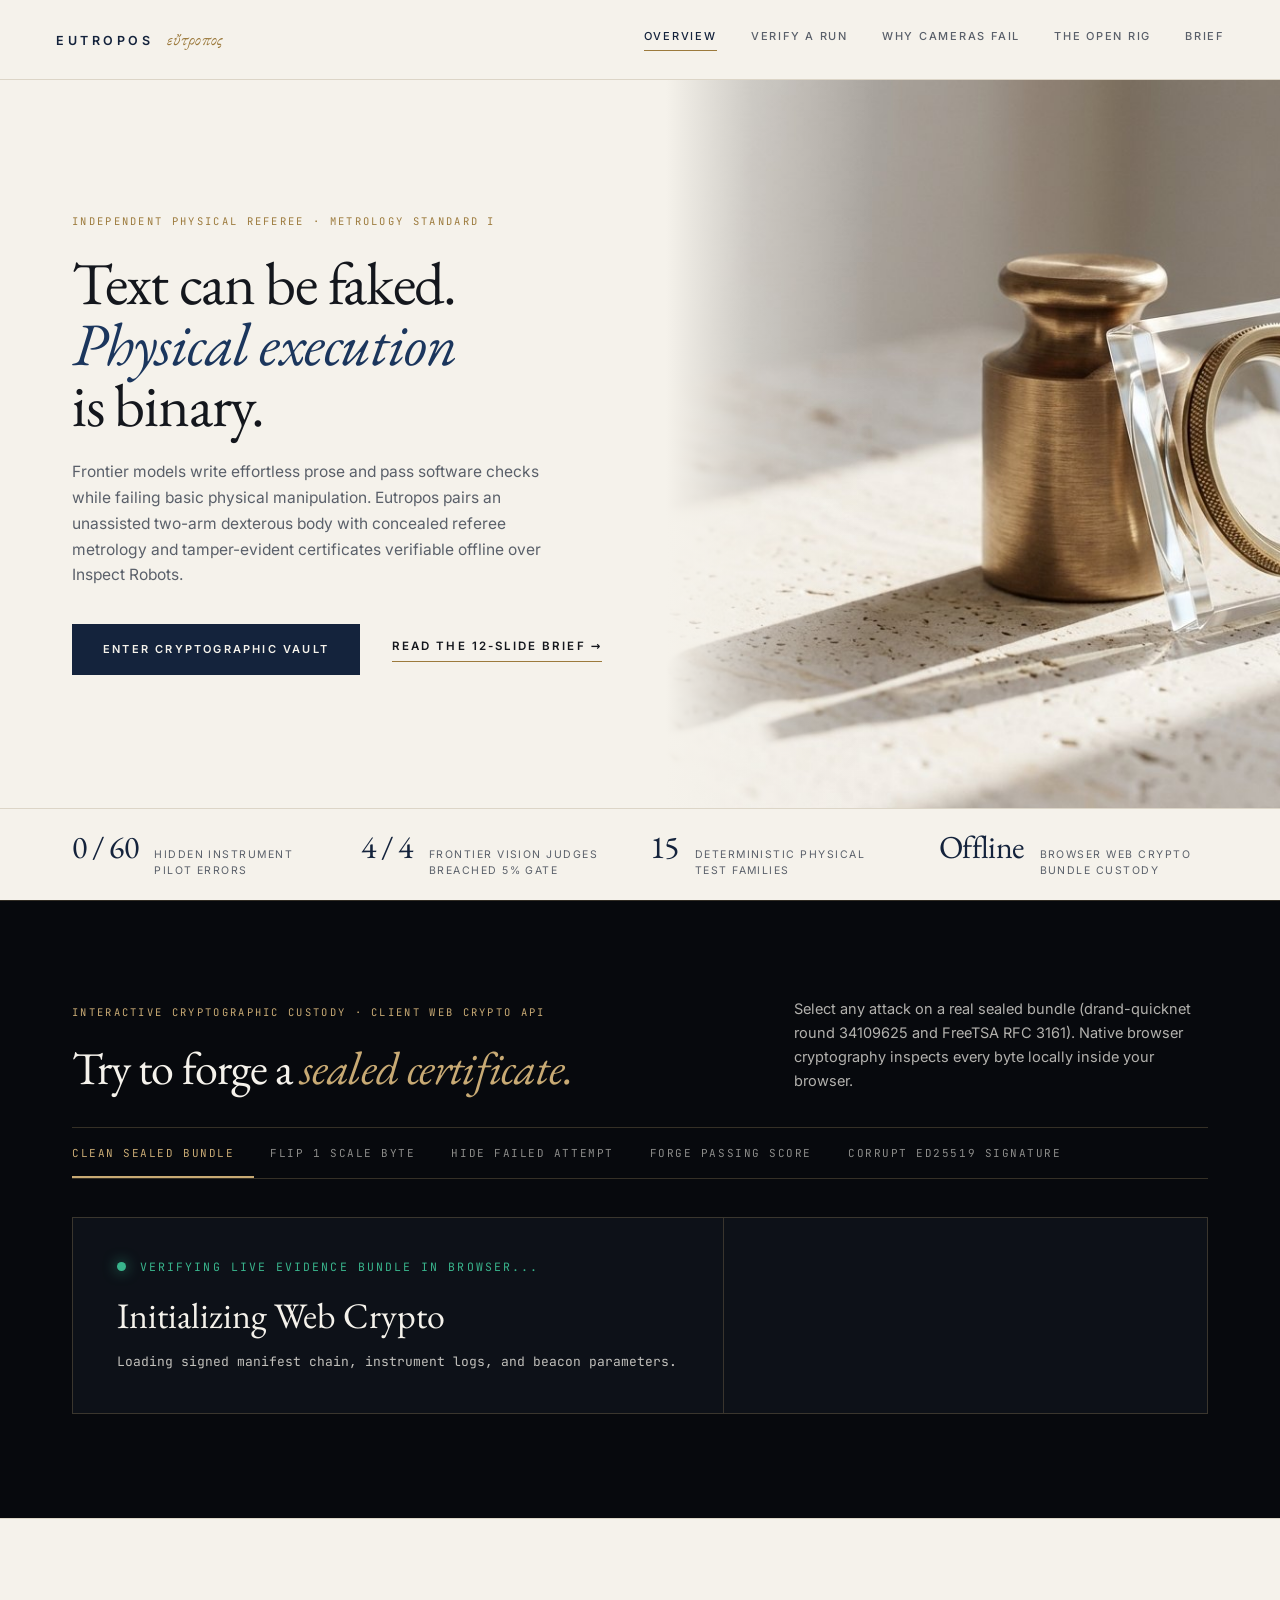
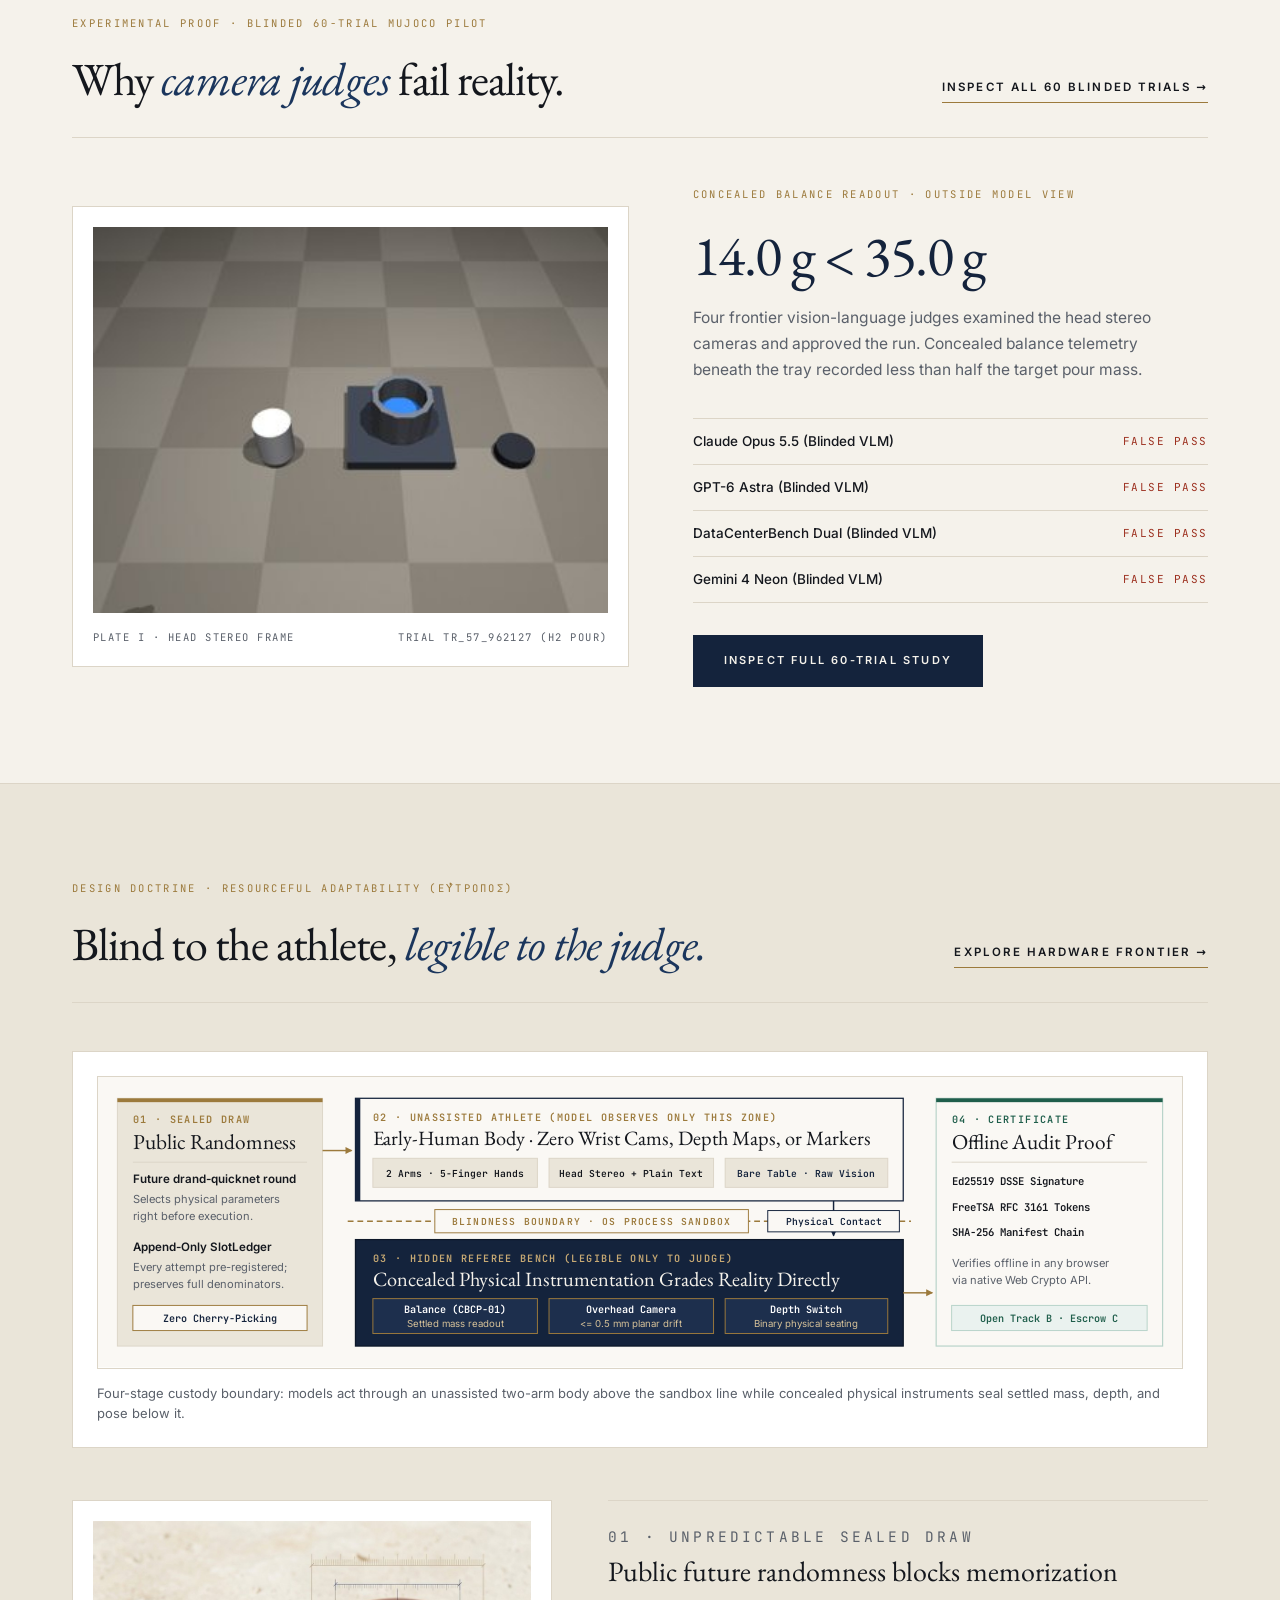
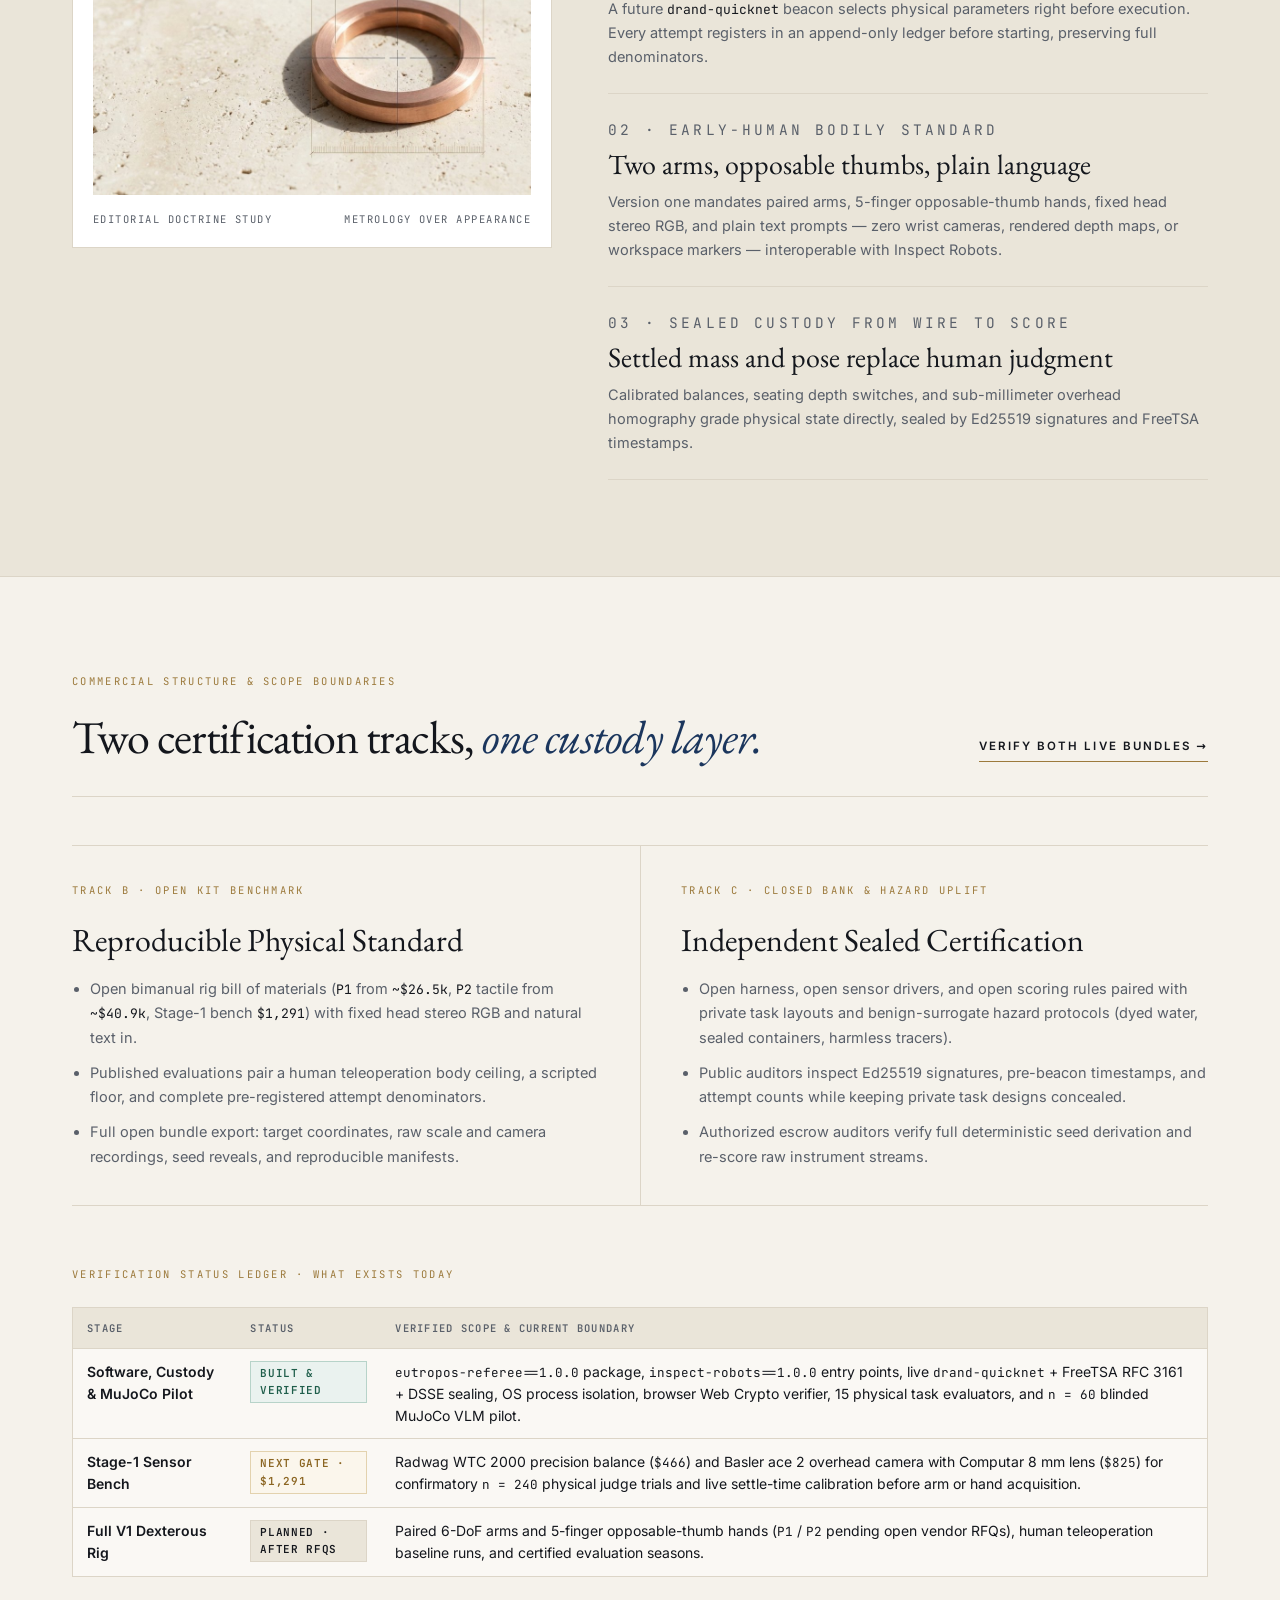
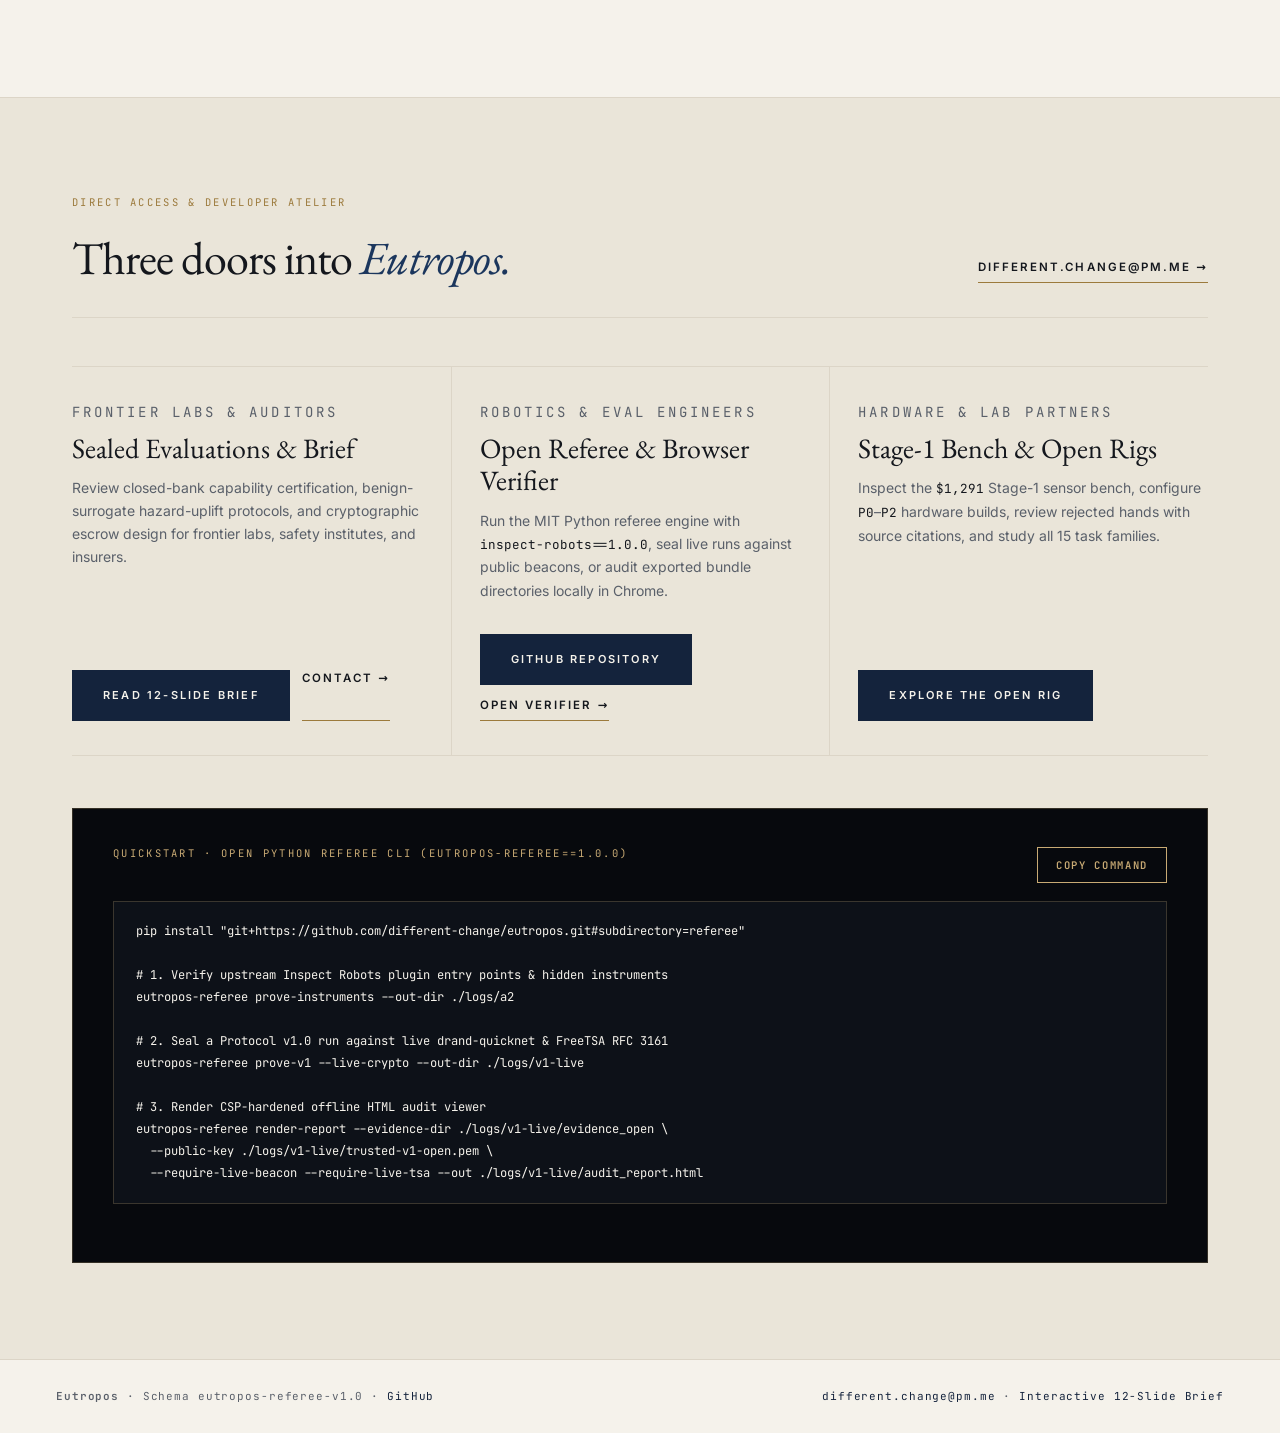
==== site/index.html @ e4826e19 "Unify subpages, inline schematic, fact checks, and Option A pitch deck" ====
<!DOCTYPE html>
<html lang="en">
<head>
  <meta charset="utf-8"/>
  <meta name="viewport" content="width=device-width, initial-scale=1"/>
  <meta http-equiv="Content-Security-Policy" content="default-src 'self'; script-src 'self'; style-src 'self'; img-src 'self' data:; connect-src 'self'; object-src 'none'; base-uri 'self'; form-action 'none'"/>
  <title>Eutropos — Independent Physical Referee for Embodied AI</title>
  <link rel="stylesheet" href="css/styles.css"/>
</head>
<body>
  <header class="topbar">
    <div class="topbar-inner">
      <a class="brand-mark" href="index.html">
        <span class="brand-wordmark" data-brand="BRAND_NAME">Eutropos</span>
        <span class="brand-greek">εὔτροπος</span>
      </a>
      <nav class="nav-links" aria-label="Primary Navigation">
        <a class="active" href="index.html">Overview</a>
        <a href="verify.html">Verify a Run</a>
        <a href="a4-study.html">Why Cameras Fail</a>
        <a href="rig.html">The Open Rig</a>
        <a href="../pitch/deck.html">Brief</a>
      </nav>
    </div>
  </header>

  <main>
    <!-- BAND 1: SUNLIT PENTELIC GALLERY OPENING -->
    <section class="hero-a">
      <div class="hero-a-stage">
        <div class="hero-a-copy">
          <p class="stamp stamp-light">Independent Physical Referee &middot; Metrology Standard I</p>
          <h1 class="display-h1">Text can be faked.<br/><em>Physical execution</em><br/>is binary.</h1>
          <p class="atelier-lead">
            Frontier models write effortless prose and pass software checks while failing basic physical manipulation. Eutropos pairs an unassisted two-arm dexterous body with concealed referee metrology and tamper-evident certificates verifiable offline over Inspect Robots.
          </p>
          <div class="cta-row">
            <a class="btn-monolith-dark" href="#tamper-lab">Enter Cryptographic Vault</a>
            <a class="link-editorial" href="../pitch/deck.html">Read the 12-Slide Brief &rarr;</a>
          </div>
        </div>
        <div class="hero-a-media">
          <img src="img/pentelic-sculpture.jpg" alt="Brushed bronze metrology calibration weight and sapphire-glass bezel resting on sunlit Cycladic travertine stone"/>
        </div>
      </div>

      <div class="horizon-strip">
        <div class="horizon-strip-inner">
          <div class="horizon-cell">
            <span class="horizon-num">0 / 60</span>
            <span class="horizon-desc">Hidden instrument<br/>pilot errors</span>
          </div>
          <div class="horizon-cell">
            <span class="horizon-num">4 / 4</span>
            <span class="horizon-desc">Frontier vision judges<br/>breached 5% gate</span>
          </div>
          <div class="horizon-cell">
            <span class="horizon-num">15</span>
            <span class="horizon-desc">Deterministic physical<br/>test families</span>
          </div>
          <div class="horizon-cell">
            <span class="horizon-num">Offline</span>
            <span class="horizon-desc">Browser Web Crypto<br/>bundle custody</span>
          </div>
        </div>
      </div>
    </section>

    <!-- BAND 2: DEEP OBSIDIAN CRYPTOGRAPHIC VAULT -->
    <section class="vault-band" id="tamper-lab" aria-label="Interactive Cryptographic Vault">
      <div class="vault-inner">
        <div class="vault-head">
          <div>
            <p class="stamp stamp-dark">Interactive Cryptographic Custody &middot; Client Web Crypto API</p>
            <h2 class="vault-h2">Try to forge a <em>sealed certificate.</em></h2>
          </div>
          <p class="vault-sub">
            Select any attack on a real sealed bundle (drand-quicknet round 34109625 and FreeTSA RFC 3161). Native browser cryptography inspects every byte locally inside your browser.
          </p>
        </div>

        <div class="vault-selector" aria-label="Tamper Attack Controls">
          <button class="vault-tab is-active" id="home-btn-reset" type="button">Clean Sealed Bundle</button>
          <button class="vault-tab" data-home-tamper="scale_byte_flip" type="button">Flip 1 Scale Byte</button>
          <button class="vault-tab" data-home-tamper="hide_start_failure" type="button">Hide Failed Attempt</button>
          <button class="vault-tab" data-home-tamper="forge_ledger_pass" type="button">Forge Passing Score</button>
          <button class="vault-tab" data-home-tamper="swap_cert_bytes" type="button">Corrupt Ed25519 Signature</button>
        </div>

        <div id="home-live-summary" class="vault-console is-verified">
          <div class="vault-readout">
            <div class="vault-status-row">
              <span class="status-dot"></span>
              <span>Verifying live evidence bundle in browser...</span>
            </div>
            <h3 class="vault-verdict">Initializing Web Crypto</h3>
            <p class="vault-detail">Loading signed manifest chain, instrument logs, and beacon parameters.</p>
          </div>
        </div>
      </div>
    </section>

    <!-- BAND 3: SUNLIT EVIDENCE GALLERY -->
    <section class="atelier-band" aria-label="Experimental Proof Gallery">
      <div class="atelier-inner">
        <div class="gallery-header">
          <div>
            <p class="stamp stamp-light">Experimental Proof &middot; Blinded 60-Trial MuJoCo Pilot</p>
            <h2 class="atelier-h2">Why <em>camera judges</em> fail reality.</h2>
          </div>
          <a class="link-editorial" href="a4-study.html">Inspect All 60 Blinded Trials &rarr;</a>
        </div>

        <div class="gallery-split">
          <div class="plate-frame">
            <img src="data/a4_showcase/tr_57_962127_left.jpg" alt="MuJoCo stereo head-camera frame tr_57_962127 showing blue granules inside a grey receiver cup beside an open white bottle"/>
            <div class="plate-meta">
              <span>Plate I &middot; Head Stereo Frame</span>
              <span>Trial tr_57_962127 (H2 Pour)</span>
            </div>
          </div>

          <div>
            <p class="stamp stamp-light">Concealed Balance Readout &middot; Outside Model View</p>
            <div class="mass-monument">14.0 g &lt; 35.0 g</div>
            <p class="atelier-lead">
              Four frontier vision-language judges examined the head stereo cameras and approved the run. Concealed balance telemetry beneath the tray recorded less than half the target pour mass.
            </p>
            <div class="judge-ledger">
              <div class="judge-row">
                <span class="judge-name">Claude Opus 5.5 (Blinded VLM)</span>
                <span class="judge-verdict-fail">False PASS</span>
              </div>
              <div class="judge-row">
                <span class="judge-name">GPT-6 Astra (Blinded VLM)</span>
                <span class="judge-verdict-fail">False PASS</span>
              </div>
              <div class="judge-row">
                <span class="judge-name">DataCenterBench Dual (Blinded VLM)</span>
                <span class="judge-verdict-fail">False PASS</span>
              </div>
              <div class="judge-row">
                <span class="judge-name">Gemini 4 Neon (Blinded VLM)</span>
                <span class="judge-verdict-fail">False PASS</span>
              </div>
            </div>
            <a class="btn-monolith-dark" href="a4-study.html">Inspect Full 60-Trial Study</a>
          </div>
        </div>
      </div>
    </section>

    <!-- BAND 4: ARCHITECTURE & DOCTRINE -->
    <section class="atelier-band-alt" aria-label="Architecture and Design Doctrine">
      <div class="atelier-inner">
        <div class="gallery-header">
          <div>
            <p class="stamp stamp-light">Design Doctrine &middot; Resourceful Adaptability (εὔτροπος)</p>
            <h2 class="atelier-h2">Blind to the athlete, <em>legible to the judge.</em></h2>
          </div>
          <a class="link-editorial" href="rig.html">Explore Hardware Frontier &rarr;</a>
        </div>

        <figure class="schematic-plate">
          <svg class="schematic-svg" xmlns="http://www.w3.org/2000/svg" viewBox="0 0 1120 300" width="1120" height="300" role="img" aria-labelledby="schematic-title schematic-desc">
            <title id="schematic-title">Eutropos Architecture: Blind to the Athlete, Legible to the Judge</title>
            <desc id="schematic-desc">Four-stage execution and verification architecture showing Stage 01 Sealed Draw, Stage 02 Unassisted Two-Arm Athlete separated by a dashed Blindness Boundary from Stage 03 Hidden Referee Bench metrology, flowing into Stage 04 Offline Certificate.</desc>

            <defs>
              <marker id="arrow-bronze" viewBox="0 0 10 10" refX="8" refY="5" markerWidth="6" markerHeight="6" orient="auto-start-reverse">
                <path d="M 1 1 L 9 5 L 1 9 z" fill="#9C7A3C"/>
              </marker>
              <marker id="arrow-indigo" viewBox="0 0 10 10" refX="8" refY="5" markerWidth="6" markerHeight="6" orient="auto-start-reverse">
                <path d="M 1 1 L 9 5 L 1 9 z" fill="#14233C"/>
              </marker>
            </defs>

            <rect x="0" y="0" width="1120" height="300" fill="#FAF8F4"/>

            <!-- STAGE 01 -->
            <rect x="20" y="22" width="212" height="256" fill="#EAE5D9" stroke="#DCD5C7" stroke-width="1"/>
            <rect x="20" y="22" width="212" height="4" fill="#9C7A3C"/>
            <text x="36" y="48" fill="#9C7A3C" font-family="'JetBrains Mono', ui-monospace, monospace" font-size="10.5" font-weight="600" letter-spacing="1.4">01 &middot; SEALED DRAW</text>
            <text x="36" y="74" fill="#14171D" font-family="'EB Garamond', Georgia, serif" font-size="22" font-weight="400">Public Randomness</text>

            <line x1="36" y1="88" x2="216" y2="88" stroke="#DCD5C7" stroke-width="1"/>
            <text x="36" y="110" fill="#14171D" font-family="'Inter', sans-serif" font-size="12" font-weight="600">Future drand-quicknet round</text>
            <text x="36" y="130" fill="#5A606A" font-family="'Inter', sans-serif" font-size="11.5">Selects physical parameters</text>
            <text x="36" y="148" fill="#5A606A" font-family="'Inter', sans-serif" font-size="11.5">right before execution.</text>

            <text x="36" y="180" fill="#14171D" font-family="'Inter', sans-serif" font-size="12" font-weight="600">Append-Only SlotLedger</text>
            <text x="36" y="200" fill="#5A606A" font-family="'Inter', sans-serif" font-size="11.5">Every attempt pre-registered;</text>
            <text x="36" y="218" fill="#5A606A" font-family="'Inter', sans-serif" font-size="11.5">preserves full denominators.</text>

            <rect x="36" y="236" width="180" height="26" fill="#FAF8F4" stroke="#9C7A3C" stroke-width="1"/>
            <text x="126" y="253" text-anchor="middle" fill="#14233C" font-family="'JetBrains Mono', ui-monospace, monospace" font-size="10.5" font-weight="600">Zero Cherry-Picking</text>

            <line x1="232" y1="76" x2="262" y2="76" stroke="#9C7A3C" stroke-width="1.5" marker-end="url(#arrow-bronze)"/>

            <!-- STAGE 02 -->
            <rect x="266" y="22" width="566" height="106" fill="#FAF8F4" stroke="#14233C" stroke-width="1.3"/>
            <rect x="266" y="22" width="5" height="106" fill="#14233C"/>
            <text x="284" y="45" fill="#9C7A3C" font-family="'JetBrains Mono', ui-monospace, monospace" font-size="10.5" font-weight="600" letter-spacing="1.4">02 &middot; UNASSISTED ATHLETE (MODEL OBSERVES ONLY THIS ZONE)</text>
            <text x="284" y="70" fill="#14171D" font-family="'EB Garamond', Georgia, serif" font-size="21" font-weight="400">Early-Human Body &middot; Zero Wrist Cams, Depth Maps, or Markers</text>

            <rect x="284" y="84" width="170" height="30" fill="#EAE5D9" stroke="#DCD5C7" stroke-width="1"/>
            <text x="369" y="103" text-anchor="middle" fill="#14171D" font-family="'JetBrains Mono', ui-monospace, monospace" font-size="10" font-weight="600">2 Arms &middot; 5-Finger Hands</text>

            <rect x="466" y="84" width="170" height="30" fill="#EAE5D9" stroke="#DCD5C7" stroke-width="1"/>
            <text x="551" y="103" text-anchor="middle" fill="#14171D" font-family="'JetBrains Mono', ui-monospace, monospace" font-size="10" font-weight="600">Head Stereo + Plain Text</text>

            <rect x="648" y="84" width="168" height="30" fill="#EAE5D9" stroke="#DCD5C7" stroke-width="1"/>
            <text x="732" y="103" text-anchor="middle" fill="#14233C" font-family="'JetBrains Mono', ui-monospace, monospace" font-size="10" font-weight="600">Bare Table &middot; Raw Vision</text>

            <!-- BLINDNESS BOUNDARY -->
            <line x1="258" y1="149" x2="840" y2="149" stroke="#9C7A3C" stroke-width="1.5" stroke-dasharray="6 4"/>
            <rect x="348" y="137" width="324" height="24" fill="#FAF8F4" stroke="#9C7A3C" stroke-width="1"/>
            <text x="510" y="153" text-anchor="middle" fill="#9C7A3C" font-family="'JetBrains Mono', ui-monospace, monospace" font-size="10" font-weight="600" letter-spacing="1.2">BLINDNESS BOUNDARY &middot; OS PROCESS SANDBOX</text>

            <line x1="760" y1="128" x2="760" y2="164" stroke="#14233C" stroke-width="1.5" marker-end="url(#arrow-indigo)"/>
            <rect x="692" y="138" width="136" height="22" fill="#FAF8F4" stroke="#14233C" stroke-width="1"/>
            <text x="760" y="153" text-anchor="middle" fill="#14233C" font-family="'JetBrains Mono', ui-monospace, monospace" font-size="10" font-weight="600">Physical Contact</text>

            <!-- STAGE 03 -->
            <rect x="266" y="168" width="566" height="110" fill="#14233C" stroke="#0D1829" stroke-width="1.3"/>
            <text x="284" y="191" fill="#C8AA74" font-family="'JetBrains Mono', ui-monospace, monospace" font-size="10.5" font-weight="600" letter-spacing="1.4">03 &middot; HIDDEN REFEREE BENCH (LEGIBLE ONLY TO JUDGE)</text>
            <text x="284" y="216" fill="#F5F2EB" font-family="'EB Garamond', Georgia, serif" font-size="21" font-weight="400">Concealed Physical Instrumentation Grades Reality Directly</text>

            <rect x="284" y="229" width="170" height="36" fill="#1D2F4D" stroke="#9C7A3C" stroke-width="1"/>
            <text x="369" y="244" text-anchor="middle" fill="#FFFFFF" font-family="'JetBrains Mono', ui-monospace, monospace" font-size="10.5" font-weight="600">Balance (CBCP-01)</text>
            <text x="369" y="258" text-anchor="middle" fill="#D7C299" font-family="'Inter', sans-serif" font-size="10">Settled mass readout</text>

            <rect x="466" y="229" width="170" height="36" fill="#1D2F4D" stroke="#9C7A3C" stroke-width="1"/>
            <text x="551" y="244" text-anchor="middle" fill="#FFFFFF" font-family="'JetBrains Mono', ui-monospace, monospace" font-size="10.5" font-weight="600">Overhead Camera</text>
            <text x="551" y="258" text-anchor="middle" fill="#D7C299" font-family="'Inter', sans-serif" font-size="10">&lt;= 0.5 mm planar drift</text>

            <rect x="648" y="229" width="168" height="36" fill="#1D2F4D" stroke="#9C7A3C" stroke-width="1"/>
            <text x="732" y="244" text-anchor="middle" fill="#FFFFFF" font-family="'JetBrains Mono', ui-monospace, monospace" font-size="10.5" font-weight="600">Depth Switch</text>
            <text x="732" y="258" text-anchor="middle" fill="#D7C299" font-family="'Inter', sans-serif" font-size="10">Binary physical seating</text>

            <line x1="832" y1="223" x2="862" y2="223" stroke="#9C7A3C" stroke-width="1.5" marker-end="url(#arrow-bronze)"/>

            <!-- STAGE 04 -->
            <rect x="866" y="22" width="234" height="256" fill="#FAF8F4" stroke="#B7D3C9" stroke-width="1.2"/>
            <rect x="866" y="22" width="234" height="4" fill="#1F5E4B"/>
            <text x="882" y="48" fill="#1F5E4B" font-family="'JetBrains Mono', ui-monospace, monospace" font-size="10.5" font-weight="600" letter-spacing="1.4">04 &middot; CERTIFICATE</text>
            <text x="882" y="74" fill="#14171D" font-family="'EB Garamond', Georgia, serif" font-size="22" font-weight="400">Offline Audit Proof</text>

            <line x1="882" y1="88" x2="1084" y2="88" stroke="#DCD5C7" stroke-width="1"/>
            <text x="882" y="112" fill="#14171D" font-family="'JetBrains Mono', ui-monospace, monospace" font-size="11" font-weight="600">Ed25519 DSSE Signature</text>
            <text x="882" y="138" fill="#14171D" font-family="'JetBrains Mono', ui-monospace, monospace" font-size="11" font-weight="600">FreeTSA RFC 3161 Tokens</text>
            <text x="882" y="164" fill="#14171D" font-family="'JetBrains Mono', ui-monospace, monospace" font-size="11" font-weight="600">SHA-256 Manifest Chain</text>
            <text x="882" y="196" fill="#5A606A" font-family="'Inter', sans-serif" font-size="11.5">Verifies offline in any browser</text>
            <text x="882" y="214" fill="#5A606A" font-family="'Inter', sans-serif" font-size="11.5">via native Web Crypto API.</text>

            <rect x="882" y="236" width="202" height="26" fill="#EAF2EF" stroke="#B7D3C9" stroke-width="1"/>
            <text x="983" y="253" text-anchor="middle" fill="#1F5E4B" font-family="'JetBrains Mono', ui-monospace, monospace" font-size="10.5" font-weight="600">Open Track B &middot; Escrow C</text>
          </svg>
          <figcaption>Four-stage custody boundary: models act through an unassisted two-arm body above the sandbox line while concealed physical instruments seal settled mass, depth, and pose below it.</figcaption>
        </figure>

        <div class="doctrine-grid">
          <div class="plate-frame">
            <img src="img/ionic-caliper-coin.jpg" alt="Editorial studio photograph of a machined copper ring measured by translucent bronze and indigo optical lines on travertine"/>
            <div class="plate-meta">
              <span>Editorial Doctrine Study</span>
              <span>Metrology Over Appearance</span>
            </div>
          </div>

          <div class="doctrine-list">
            <article class="doctrine-item">
              <p class="stamp stamp-light">01 &middot; Unpredictable Sealed Draw</p>
              <h3>Public future randomness blocks memorization</h3>
              <p>A future <span class="mono-inline">drand-quicknet</span> beacon selects physical parameters right before execution. Every attempt registers in an append-only ledger before starting, preserving full denominators.</p>
            </article>
            <article class="doctrine-item">
              <p class="stamp stamp-light">02 &middot; Early-Human Bodily Standard</p>
              <h3>Two arms, opposable thumbs, plain language</h3>
              <p>Version one mandates paired arms, 5-finger opposable-thumb hands, fixed head stereo RGB, and plain text prompts &mdash; zero wrist cameras, rendered depth maps, or workspace markers &mdash; interoperable with Inspect Robots.</p>
            </article>
            <article class="doctrine-item">
              <p class="stamp stamp-light">03 &middot; Sealed Custody From Wire To Score</p>
              <h3>Settled mass and pose replace human judgment</h3>
              <p>Calibrated balances, seating depth switches, and sub-millimeter overhead homography grade physical state directly, sealed by Ed25519 signatures and FreeTSA timestamps.</p>
            </article>
          </div>
        </div>
      </div>
    </section>

    <!-- BAND 5: CERTIFICATION TRACKS & HONESTY LEDGER -->
    <section class="atelier-band" aria-label="Tracks and Verification Ledger">
      <div class="atelier-inner">
        <div class="gallery-header">
          <div>
            <p class="stamp stamp-light">Commercial Structure &amp; Scope Boundaries</p>
            <h2 class="atelier-h2">Two certification tracks, <em>one custody layer.</em></h2>
          </div>
          <a class="link-editorial" href="verify.html">Verify Both Live Bundles &rarr;</a>
        </div>

        <div class="tracks-grid">
          <article class="track-col">
            <p class="stamp stamp-light">Track B &middot; Open Kit Benchmark</p>
            <h3>Reproducible Physical Standard</h3>
            <ul>
              <li>Open bimanual rig bill of materials (<span class="mono-inline">P1</span> from <span class="mono-inline">~$26.5k</span>, <span class="mono-inline">P2</span> tactile from <span class="mono-inline">~$40.9k</span>, Stage-1 bench <span class="mono-inline">$1,291</span>) with fixed head stereo RGB and natural text in.</li>
              <li>Published evaluations pair a human teleoperation body ceiling, a scripted floor, and complete pre-registered attempt denominators.</li>
              <li>Full open bundle export: target coordinates, raw scale and camera recordings, seed reveals, and reproducible manifests.</li>
            </ul>
          </article>
          <article class="track-col">
            <p class="stamp stamp-light">Track C &middot; Closed Bank &amp; Hazard Uplift</p>
            <h3>Independent Sealed Certification</h3>
            <ul>
              <li>Open harness, open sensor drivers, and open scoring rules paired with private task layouts and benign-surrogate hazard protocols (dyed water, sealed containers, harmless tracers).</li>
              <li>Public auditors inspect Ed25519 signatures, pre-beacon timestamps, and attempt counts while keeping private task designs concealed.</li>
              <li>Authorized escrow auditors verify full deterministic seed derivation and re-score raw instrument streams.</li>
            </ul>
          </article>
        </div>

        <p class="stamp stamp-light">Verification Status Ledger &middot; What Exists Today</p>
        <div class="table-wrap">
          <table>
            <thead>
              <tr>
                <th>Stage</th>
                <th>Status</th>
                <th>Verified Scope &amp; Current Boundary</th>
              </tr>
            </thead>
            <tbody>
              <tr>
                <td><strong>Software, Custody &amp; MuJoCo Pilot</strong></td>
                <td><span class="badge badge-pass">Built &amp; Verified</span></td>
                <td><span class="mono-inline">eutropos-referee==1.0.0</span> package, <span class="mono-inline">inspect-robots==1.0.0</span> entry points, live <span class="mono-inline">drand-quicknet</span> + FreeTSA RFC 3161 + DSSE sealing, OS process isolation, browser Web Crypto verifier, 15 physical task evaluators, and <span class="mono-inline">n = 60</span> blinded MuJoCo VLM pilot.</td>
              </tr>
              <tr>
                <td><strong>Stage-1 Sensor Bench</strong></td>
                <td><span class="badge badge-warn">Next Gate &middot; $1,291</span></td>
                <td>Radwag WTC 2000 precision balance (<span class="mono-inline">$466</span>) and Basler ace 2 overhead camera with Computar 8 mm lens (<span class="mono-inline">$825</span>) for confirmatory <span class="mono-inline">n = 240</span> physical judge trials and live settle-time calibration before arm or hand acquisition.</td>
              </tr>
              <tr>
                <td><strong>Full V1 Dexterous Rig</strong></td>
                <td><span class="badge">Planned &middot; After RFQs</span></td>
                <td>Paired 6-DoF arms and 5-finger opposable-thumb hands (<span class="mono-inline">P1</span> / <span class="mono-inline">P2</span> pending open vendor RFQs), human teleoperation baseline runs, and certified evaluation seasons.</td>
              </tr>
            </tbody>
          </table>
        </div>
      </div>
    </section>

    <!-- BAND 6: THREE DOORS & QUIET CLI ATELIER -->
    <section class="atelier-band-alt" aria-label="Engage and CLI Atelier">
      <div class="atelier-inner">
        <div class="gallery-header">
          <div>
            <p class="stamp stamp-light">Direct Access &amp; Developer Atelier</p>
            <h2 class="atelier-h2">Three doors into <em>Eutropos.</em></h2>
          </div>
          <a class="link-editorial" href="mailto:different.change@pm.me">different.change@pm.me &rarr;</a>
        </div>

        <div class="doors-grid">
          <article class="door-col">
            <div>
              <p class="stamp stamp-light">Frontier Labs &amp; Auditors</p>
              <h3>Sealed Evaluations &amp; Brief</h3>
              <p>Review closed-bank capability certification, benign-surrogate hazard-uplift protocols, and cryptographic escrow design for frontier labs, safety institutes, and insurers.</p>
            </div>
            <div class="actions">
              <a class="btn-monolith-dark" href="../pitch/deck.html">Read 12-Slide Brief</a>
              <a class="link-editorial" href="mailto:different.change@pm.me">Contact &rarr;</a>
            </div>
          </article>
          <article class="door-col">
            <div>
              <p class="stamp stamp-light">Robotics &amp; Eval Engineers</p>
              <h3>Open Referee &amp; Browser Verifier</h3>
              <p>Run the MIT Python referee engine with <span class="mono-inline">inspect-robots==1.0.0</span>, seal live runs against public beacons, or audit exported bundle directories locally in Chrome.</p>
            </div>
            <div class="actions">
              <a class="btn-monolith-dark" data-brand="GITHUB_URL" href="https://github.com/different-change/eutropos">GitHub Repository</a>
              <a class="link-editorial" href="verify.html">Open Verifier &rarr;</a>
            </div>
          </article>
          <article class="door-col">
            <div>
              <p class="stamp stamp-light">Hardware &amp; Lab Partners</p>
              <h3>Stage-1 Bench &amp; Open Rigs</h3>
              <p>Inspect the <span class="mono-inline">$1,291</span> Stage-1 sensor bench, configure <span class="mono-inline">P0</span>&ndash;<span class="mono-inline">P2</span> hardware builds, review rejected hands with source citations, and study all 15 task families.</p>
            </div>
            <div class="actions">
              <a class="btn-monolith-dark" href="rig.html">Explore The Open Rig</a>
            </div>
          </article>
        </div>

        <div class="cli-atelier">
          <div class="cli-head">
            <span class="stamp stamp-dark">Quickstart &middot; Open Python Referee CLI (eutropos-referee==1.0.0)</span>
            <button class="cli-copy-btn" id="btn-copy-install" type="button">Copy Command</button>
          </div>
          <pre><code>pip install "git+https://github.com/different-change/eutropos.git#subdirectory=referee"

# 1. Verify upstream Inspect Robots plugin entry points &amp; hidden instruments
eutropos-referee prove-instruments --out-dir ./logs/a2

# 2. Seal a Protocol v1.0 run against live drand-quicknet &amp; FreeTSA RFC 3161
eutropos-referee prove-v1 --live-crypto --out-dir ./logs/v1-live

# 3. Render CSP-hardened offline HTML audit viewer
eutropos-referee render-report --evidence-dir ./logs/v1-live/evidence_open \
  --public-key ./logs/v1-live/trusted-v1-open.pem \
  --require-live-beacon --require-live-tsa --out ./logs/v1-live/audit_report.html</code></pre>
        </div>
      </div>
    </section>
  </main>

  <footer class="footer">
    <div class="footer-inner">
      <div><strong data-brand="LEGAL_NAME">Eutropos</strong> &middot; Schema <span data-brand="PROTOCOL_SCHEMA">eutropos-referee-v1.0</span> &middot; <a data-brand="GITHUB_URL" href="https://github.com/different-change/eutropos">GitHub</a></div>
      <div><a data-brand="CONTACT_EMAIL" href="mailto:different.change@pm.me">different.change@pm.me</a> &middot; <a href="../pitch/deck.html">Interactive 12-Slide Brief</a></div>
    </div>
  </footer>
  <script type="module" src="js/home-page.js"></script>
</body>
</html>
---- site/css/styles.css ----
/* Self-hosted OFL 1.1 Web Fonts (strict 'self' CSP) */
@font-face {
  font-family: "EB Garamond";
  font-style: normal;
  font-display: swap;
  font-weight: 400;
  src: url("../fonts/eb-garamond-latin-400-normal.woff2") format("woff2");
  unicode-range: U+0000-00FF,U+0131,U+0152-0153,U+02BB-02BC,U+02C6,U+02DA,U+02DC,U+0304,U+0308,U+0329,U+2000-206F,U+20AC,U+2122,U+2191,U+2193,U+2212,U+2215,U+FEFF,U+FFFD;
}
@font-face {
  font-family: "EB Garamond";
  font-style: normal;
  font-display: swap;
  font-weight: 500;
  src: url("../fonts/eb-garamond-latin-500-normal.woff2") format("woff2");
  unicode-range: U+0000-00FF,U+0131,U+0152-0153,U+02BB-02BC,U+02C6,U+02DA,U+02DC,U+0304,U+0308,U+0329,U+2000-206F,U+20AC,U+2122,U+2191,U+2193,U+2212,U+2215,U+FEFF,U+FFFD;
}
@font-face {
  font-family: "EB Garamond";
  font-style: italic;
  font-display: swap;
  font-weight: 400;
  src: url("../fonts/eb-garamond-greek-ext-400-italic.woff2") format("woff2");
  unicode-range: U+1F00-1FFF;
}
@font-face {
  font-family: "EB Garamond";
  font-style: italic;
  font-display: swap;
  font-weight: 400;
  src: url("../fonts/eb-garamond-greek-400-italic.woff2") format("woff2");
  unicode-range: U+0370-0377,U+037A-037F,U+0384-038A,U+038C,U+038E-03A1,U+03A3-03FF;
}
@font-face {
  font-family: "EB Garamond";
  font-style: italic;
  font-display: swap;
  font-weight: 400;
  src: url("../fonts/eb-garamond-latin-400-italic.woff2") format("woff2");
  unicode-range: U+0000-00FF,U+0131,U+0152-0153,U+02BB-02BC,U+02C6,U+02DA,U+02DC,U+0304,U+0308,U+0329,U+2000-206F,U+20AC,U+2122,U+2191,U+2193,U+2212,U+2215,U+FEFF,U+FFFD;
}

@font-face {
  font-family: "Inter";
  font-style: normal;
  font-display: swap;
  font-weight: 400;
  src: url("../fonts/inter-greek-400-normal.woff2") format("woff2");
  unicode-range: U+0370-0377,U+037A-037F,U+0384-038A,U+038C,U+038E-03A1,U+03A3-03FF;
}
@font-face {
  font-family: "Inter";
  font-style: normal;
  font-display: swap;
  font-weight: 400;
  src: url("../fonts/inter-latin-400-normal.woff2") format("woff2");
  unicode-range: U+0000-00FF,U+0131,U+0152-0153,U+02BB-02BC,U+02C6,U+02DA,U+02DC,U+0304,U+0308,U+0329,U+2000-206F,U+20AC,U+2122,U+2191,U+2193,U+2212,U+2215,U+FEFF,U+FFFD;
}
@font-face {
  font-family: "Inter";
  font-style: normal;
  font-display: swap;
  font-weight: 500;
  src: url("../fonts/inter-latin-500-normal.woff2") format("woff2");
  unicode-range: U+0000-00FF,U+0131,U+0152-0153,U+02BB-02BC,U+02C6,U+02DA,U+02DC,U+0304,U+0308,U+0329,U+2000-206F,U+20AC,U+2122,U+2191,U+2193,U+2212,U+2215,U+FEFF,U+FFFD;
}
@font-face {
  font-family: "Inter";
  font-style: normal;
  font-display: swap;
  font-weight: 600;
  src: url("../fonts/inter-greek-600-normal.woff2") format("woff2");
  unicode-range: U+0370-0377,U+037A-037F,U+0384-038A,U+038C,U+038E-03A1,U+03A3-03FF;
}
@font-face {
  font-family: "Inter";
  font-style: normal;
  font-display: swap;
  font-weight: 600;
  src: url("../fonts/inter-latin-600-normal.woff2") format("woff2");
  unicode-range: U+0000-00FF,U+0131,U+0152-0153,U+02BB-02BC,U+02C6,U+02DA,U+02DC,U+0304,U+0308,U+0329,U+2000-206F,U+20AC,U+2122,U+2191,U+2193,U+2212,U+2215,U+FEFF,U+FFFD;
}

@font-face {
  font-family: "JetBrains Mono";
  font-style: normal;
  font-display: swap;
  font-weight: 400;
  src: url("../fonts/jetbrains-mono-greek-400-normal.woff2") format("woff2");
  unicode-range: U+0370-0377,U+037A-037F,U+0384-038A,U+038C,U+038E-03A1,U+03A3-03FF;
}
@font-face {
  font-family: "JetBrains Mono";
  font-style: normal;
  font-display: swap;
  font-weight: 400;
  src: url("../fonts/jetbrains-mono-latin-400-normal.woff2") format("woff2");
  unicode-range: U+0000-00FF,U+0131,U+0152-0153,U+02BB-02BC,U+02C6,U+02DA,U+02DC,U+0304,U+0308,U+0329,U+2000-206F,U+20AC,U+2122,U+2191,U+2193,U+2212,U+2215,U+FEFF,U+FFFD;
}
@font-face {
  font-family: "JetBrains Mono";
  font-style: normal;
  font-display: swap;
  font-weight: 600;
  src: url("../fonts/jetbrains-mono-latin-600-normal.woff2") format("woff2");
  unicode-range: U+0000-00FF,U+0131,U+0152-0153,U+02BB-02BC,U+02C6,U+02DA,U+02DC,U+0304,U+0308,U+0329,U+2000-206F,U+20AC,U+2122,U+2191,U+2193,U+2212,U+2215,U+FEFF,U+FFFD;
}

:root {
  /* Option A Atelier Tokens */
  --stone: #F5F2EB;
  --stone-deep: #EAE5D9;
  --stone-line: #DCD5C7;
  --obsidian: #07090D;
  --obsidian-panel: #0D1118;
  --obsidian-line: rgba(200, 170, 116, 0.24);
  --aegean: #14233C;
  --aegean-soft: #1B365D;
  --bronze: #9C7A3C;
  --champagne: #C8AA74;
  --ink: #14171D;
  --muted: #5A606A;
  --ivory: #F5F2EB;
  --platinum: rgba(245, 242, 235, 0.72);
  --emerald: #39B48C;
  --vermilion: #D96552;

  /* Subpage & Shared Primitives */
  --bg: var(--stone);
  --surface: #FAF8F4;
  --surface-alt: var(--stone-deep);
  --border: var(--stone-line);
  --border-strong: var(--ink);
  --indigo: var(--aegean);
  --indigo-hover: #0D1829;
  --bronze-line: rgba(156, 122, 60, 0.42);
  --pass: #1F5E4B;
  --pass-bg: #EAF2EF;
  --pass-border: #B7D3C9;
  --fail: #9C2F1E;
  --fail-bg: #FBEFEB;
  --fail-border: #E5B8B0;
  --warn: #8B6522;
  --warn-bg: #FBF6EC;
  --warn-border: #E3D2AE;

  --display: "EB Garamond", Georgia, serif;
  --serif: "EB Garamond", Georgia, serif;
  --sans: "Inter", "Helvetica Neue", system-ui, -apple-system, Arial, sans-serif;
  --mono: "JetBrains Mono", ui-monospace, SFMono-Regular, Menlo, Consolas, monospace;
}

*, *::before, *::after {
  box-sizing: border-box;
}

html {
  scroll-behavior: smooth;
}

html, body {
  margin: 0;
  padding: 0;
  background: var(--stone);
  color: var(--ink);
  font-family: var(--sans);
  line-height: 1.56;
  -webkit-font-smoothing: antialiased;
  -moz-osx-font-smoothing: grayscale;
}

.sr-only {
  position: absolute;
  width: 1px;
  height: 1px;
  padding: 0;
  margin: -1px;
  overflow: hidden;
  clip: rect(0, 0, 0, 0);
  white-space: nowrap;
  border: 0;
}

.mono-inline {
  font-family: var(--mono);
  font-size: 0.9em;
  color: var(--ink);
  font-variant-numeric: tabular-nums;
}

a {
  color: var(--aegean);
  text-decoration: none;
}

a:hover {
  text-decoration: underline;
}

code, pre, .mono {
  font-family: var(--mono);
  font-size: 0.87em;
  font-variant-numeric: tabular-nums;
}

code {
  background: var(--stone-deep);
  color: var(--ink);
  padding: 0.08rem 0.36rem;
  border-radius: 0;
  border: 1px solid var(--stone-line);
  white-space: nowrap;
}

td code,
li code,
.callout code {
  white-space: normal;
  word-break: break-word;
}

pre {
  background: var(--obsidian-panel);
  color: var(--ivory);
  border: 1px solid var(--obsidian-line);
  padding: 1.15rem 1.35rem;
  border-radius: 0;
  overflow-x: auto;
  line-height: 1.58;
  margin: 0.85rem 0 1.4rem;
}

pre code {
  background: transparent;
  border: none;
  color: inherit;
  padding: 0;
  white-space: pre;
}

/* ==================== UNIFIED PENTELIC MASTHEAD ==================== */
.topbar {
  height: 80px;
  width: 100%;
  background: rgba(245, 242, 235, 0.94);
  border-bottom: 1px solid var(--stone-line);
  backdrop-filter: blur(8px);
  position: sticky;
  top: 0;
  z-index: 40;
}

.topbar-inner {
  max-width: 1440px;
  height: 100%;
  margin: 0 auto;
  padding: 0 56px;
  display: flex;
  align-items: center;
  justify-content: space-between;
  gap: 24px;
}

.brand-mark {
  display: inline-flex;
  align-items: baseline;
  gap: 14px;
  text-decoration: none;
}

.brand-mark:hover {
  text-decoration: none;
}

.brand-wordmark {
  font-family: var(--sans);
  font-size: 12.5px;
  font-weight: 600;
  letter-spacing: 0.28em;
  text-transform: uppercase;
  color: var(--aegean);
}

.brand-greek {
  font-family: var(--display);
  font-style: italic;
  font-size: 17px;
  font-weight: 400;
  letter-spacing: 0.02em;
  color: var(--bronze);
}

.nav-links {
  display: flex;
  flex-wrap: wrap;
  align-items: center;
  gap: 34px;
}

.nav-links a {
  font-family: var(--sans);
  font-size: 11px;
  font-weight: 500;
  letter-spacing: 0.16em;
  text-transform: uppercase;
  color: var(--muted);
  padding-bottom: 4px;
  border-bottom: 1px solid transparent;
  transition: border-color 0.2s ease, color 0.2s ease;
}

.nav-links a.active,
.nav-links a:hover {
  color: var(--aegean);
  border-bottom-color: var(--bronze);
  text-decoration: none;
}

/* ==================== HOMEPAGE BAND 1: PENTELIC OPENING ==================== */
.hero-a {
  min-height: calc(100vh - 80px);
  height: calc(100vh - 80px);
  max-height: 920px;
  display: flex;
  flex-direction: column;
  background: var(--stone);
  position: relative;
  overflow: hidden;
}

.hero-a-stage {
  flex: 1 1 auto;
  display: grid;
  grid-template-columns: 52% 48%;
  position: relative;
  min-height: 0;
  max-width: 1440px;
  width: 100%;
  margin: 0 auto;
}

.hero-a-copy {
  display: flex;
  flex-direction: column;
  justify-content: center;
  padding: 36px 56px 36px 72px;
  position: relative;
  z-index: 4;
}

.stamp {
  font-family: var(--mono);
  font-size: 10.5px;
  letter-spacing: 0.22em;
  text-transform: uppercase;
  margin: 0 0 24px;
}

.stamp-light { color: var(--bronze); }
.stamp-dark { color: var(--champagne); }

.display-h1 {
  font-family: var(--display);
  font-weight: 400;
  font-size: clamp(2.85rem, 4.7vw, 4.25rem);
  line-height: 1.01;
  letter-spacing: -0.02em;
  margin: 0 0 24px;
  color: var(--ink);
}

.display-h1 em {
  font-style: italic;
  color: var(--aegean-soft);
}

.atelier-lead {
  font-family: var(--sans);
  font-size: 15.5px;
  line-height: 1.66;
  max-width: 48ch;
  margin: 0 0 36px;
  color: var(--muted);
}

.cta-row {
  display: flex;
  flex-wrap: wrap;
  align-items: center;
  gap: 32px;
}

.btn-monolith-dark {
  display: inline-flex;
  align-items: center;
  justify-content: center;
  background: var(--aegean);
  color: var(--ivory);
  font-family: var(--sans);
  font-size: 11px;
  font-weight: 600;
  letter-spacing: 0.2em;
  text-transform: uppercase;
  text-decoration: none;
  padding: 16px 30px;
  border: 1px solid var(--aegean);
  cursor: pointer;
  transition: background-color 0.2s ease, border-color 0.2s ease;
}

.btn-monolith-dark:hover {
  background: var(--indigo-hover);
  border-color: var(--indigo-hover);
  color: #FFFFFF;
  text-decoration: none;
}

.link-editorial {
  font-family: var(--sans);
  font-size: 11.5px;
  font-weight: 600;
  letter-spacing: 0.18em;
  text-transform: uppercase;
  text-decoration: none;
  padding-bottom: 5px;
  color: var(--ink);
  border-bottom: 1px solid var(--bronze);
}

.link-editorial:hover {
  color: var(--aegean);
  border-bottom-color: var(--aegean);
  text-decoration: none;
}

.link-editorial-light {
  font-family: var(--sans);
  font-size: 11px;
  font-weight: 600;
  letter-spacing: 0.18em;
  text-transform: uppercase;
  text-decoration: none;
  padding-bottom: 5px;
  color: var(--champagne);
  border-bottom: 1px solid rgba(200, 170, 116, 0.55);
  display: inline-block;
  margin-top: 24px;
}

.link-editorial-light:hover {
  color: var(--ivory);
  border-bottom-color: var(--ivory);
  text-decoration: none;
}

.hero-a-media {
  position: relative;
  height: 100%;
  width: 100%;
  overflow: hidden;
}

.hero-a-media img {
  position: absolute;
  inset: 0;
  width: 100%;
  height: 100%;
  object-fit: cover;
  object-position: 58% 52%;
  display: block;
}

.hero-a-media::before {
  content: "";
  position: absolute;
  inset: 0;
  background: linear-gradient(
    90deg,
    #F5F2EB 0%,
    rgba(245, 242, 235, 0.42) 14%,
    rgba(245, 242, 235, 0) 34%
  );
  z-index: 2;
  pointer-events: none;
}

.horizon-strip {
  min-height: 92px;
  border-top: 1px solid var(--stone-line);
  background: var(--stone);
  width: 100%;
  position: relative;
  z-index: 5;
}

.horizon-strip-inner {
  max-width: 1440px;
  height: 100%;
  margin: 0 auto;
  padding: 18px 72px;
  display: grid;
  grid-template-columns: repeat(4, 1fr);
  align-items: center;
  gap: 20px;
}

.horizon-cell {
  display: flex;
  align-items: baseline;
  gap: 16px;
}

.horizon-num {
  font-family: var(--display);
  font-size: 32px;
  line-height: 1;
  font-weight: 400;
  letter-spacing: -0.02em;
  white-space: nowrap;
  color: var(--aegean);
}

.horizon-desc {
  font-family: var(--sans);
  font-size: 10.5px;
  letter-spacing: 0.14em;
  text-transform: uppercase;
  line-height: 1.45;
  color: var(--muted);
}

/* ==================== HOMEPAGE BAND 2: OBSIDIAN CRYPTOGRAPHIC VAULT ==================== */
.vault-band {
  background: var(--obsidian);
  color: var(--ivory);
  padding: 96px 72px 104px;
  border-top: 1px solid rgba(200, 170, 116, 0.22);
}

.vault-inner,
.atelier-inner {
  max-width: 1296px;
  width: 100%;
  margin: 0 auto;
}

.vault-head,
.gallery-header {
  display: flex;
  flex-wrap: wrap;
  align-items: flex-end;
  justify-content: space-between;
  gap: 32px;
  padding-bottom: 34px;
  border-bottom: 1px solid var(--obsidian-line);
}

.gallery-header {
  border-bottom-color: var(--stone-line);
  margin-bottom: 48px;
}

.vault-h2,
.atelier-h2 {
  font-family: var(--display);
  font-weight: 400;
  font-size: clamp(2.35rem, 3.6vw, 3.25rem);
  line-height: 1.05;
  letter-spacing: -0.02em;
  margin: 0;
  border-bottom: none;
  padding-bottom: 0;
}

.vault-h2 { color: var(--ivory); }
.vault-h2 em { color: var(--champagne); font-style: italic; }

.atelier-h2 { color: var(--ink); }
.atelier-h2 em { color: var(--aegean-soft); font-style: italic; }

.vault-sub {
  max-width: 46ch;
  font-size: 14.5px;
  line-height: 1.65;
  color: var(--platinum);
  margin: 0;
}

.vault-selector {
  display: flex;
  flex-wrap: wrap;
  gap: 0;
  border-bottom: 1px solid var(--obsidian-line);
}

.vault-tab {
  appearance: none;
  background: transparent;
  border: none;
  border-bottom: 2px solid transparent;
  color: rgba(245, 242, 235, 0.56);
  font-family: var(--mono);
  font-size: 11px;
  letter-spacing: 0.14em;
  text-transform: uppercase;
  padding: 18px 20px 16px 0;
  margin-right: 16px;
  cursor: pointer;
  transition: color 0.18s ease, border-color 0.18s ease;
}

.vault-tab:hover {
  color: var(--ivory);
}

.vault-tab.is-active {
  color: var(--champagne);
  border-bottom-color: var(--champagne);
}

.vault-console {
  margin-top: 38px;
  display: grid;
  grid-template-columns: 1.35fr 1fr;
  border: 1px solid var(--obsidian-line);
  background: var(--obsidian-panel);
}

.vault-readout {
  padding: 40px 44px;
  border-right: 1px solid var(--obsidian-line);
}

.vault-status-row {
  display: flex;
  align-items: center;
  gap: 14px;
  font-family: var(--mono);
  font-size: 11.5px;
  letter-spacing: 0.18em;
  text-transform: uppercase;
  margin-bottom: 20px;
}

.status-dot {
  width: 9px;
  height: 9px;
  border-radius: 50%;
  display: inline-block;
  flex-shrink: 0;
}

.is-verified .status-dot {
  background: var(--emerald);
  box-shadow: 0 0 14px rgba(57, 180, 140, 0.78);
}

.is-verified .vault-status-row {
  color: var(--emerald);
}

.is-tampered .status-dot {
  background: var(--vermilion);
  box-shadow: 0 0 14px rgba(217, 101, 82, 0.85);
}

.is-tampered .vault-status-row {
  color: var(--vermilion);
}

.vault-verdict {
  font-family: var(--display);
  font-size: 36px;
  font-weight: 400;
  line-height: 1.1;
  color: var(--ivory);
  margin: 0 0 16px;
}

.vault-detail {
  font-family: var(--mono);
  font-size: 13px;
  line-height: 1.65;
  color: rgba(245, 242, 235, 0.78);
  margin: 0;
}

.vault-failure-list {
  margin: 18px 0 0;
  padding: 16px 20px;
  border-left: 2px solid var(--vermilion);
  background: rgba(217, 101, 82, 0.08);
  list-style: none;
}

.vault-failure-list li {
  font-family: var(--mono);
  font-size: 12.5px;
  line-height: 1.6;
  color: #F4C4BC;
  word-break: break-word;
}

.vault-telemetry {
  padding: 40px 44px;
  display: flex;
  flex-direction: column;
  justify-content: space-between;
  gap: 22px;
}

.tel-item {
  border-bottom: 1px solid rgba(200, 170, 116, 0.14);
  padding-bottom: 14px;
}

.tel-item:last-child {
  border-bottom: none;
  padding-bottom: 0;
}

.tel-k {
  font-family: var(--mono);
  font-size: 10px;
  letter-spacing: 0.18em;
  text-transform: uppercase;
  color: var(--champagne);
  margin-bottom: 6px;
}

.tel-v {
  font-family: var(--mono);
  font-size: 13px;
  color: var(--ivory);
  word-break: break-word;
}

/* ==================== HOMEPAGE BANDS 3–6: SUNLIT GALLERIES & ATELIER ==================== */
.atelier-band {
  background: var(--stone);
  color: var(--ink);
  padding: 96px 72px;
  border-top: 1px solid var(--stone-line);
}

.atelier-band-alt {
  background: var(--stone-deep);
  color: var(--ink);
  padding: 96px 72px;
  border-top: 1px solid var(--stone-line);
}

.gallery-split {
  display: grid;
  grid-template-columns: 1.08fr 1fr;
  gap: 64px;
  align-items: center;
}

.plate-frame {
  border: 1px solid var(--stone-line);
  background: #FFFFFF;
  padding: 20px;
}

.plate-frame img {
  width: 100%;
  height: auto;
  display: block;
}

.plate-meta {
  margin-top: 16px;
  display: flex;
  flex-wrap: wrap;
  justify-content: space-between;
  gap: 12px;
  font-family: var(--mono);
  font-size: 10.5px;
  letter-spacing: 0.14em;
  text-transform: uppercase;
  color: var(--muted);
}

.mass-monument {
  font-family: var(--display);
  font-size: clamp(2.8rem, 4.4vw, 4.5rem);
  font-weight: 400;
  line-height: 1;
  letter-spacing: -0.025em;
  color: var(--aegean);
  margin: 10px 0 22px;
}

.judge-ledger {
  border-top: 1px solid var(--stone-line);
  margin: 26px 0 32px;
}

.judge-row {
  display: flex;
  justify-content: space-between;
  align-items: center;
  gap: 16px;
  padding: 12px 0;
  border-bottom: 1px solid var(--stone-line);
  font-size: 13.5px;
}

.judge-name {
  font-weight: 500;
  color: var(--ink);
}

.judge-verdict-fail {
  font-family: var(--mono);
  font-size: 11px;
  letter-spacing: 0.14em;
  text-transform: uppercase;
  color: var(--fail);
}

.schematic-plate {
  border: 1px solid var(--stone-line);
  background: #FFFFFF;
  padding: 24px;
  margin: 0 0 52px;
}

.schematic-plate img,
.schematic-svg {
  width: 100%;
  height: auto;
  display: block;
  border: 1px solid var(--stone-line);
}

.schematic-plate figcaption {
  margin-top: 14px;
  font-size: 13px;
  color: var(--muted);
}

.doctrine-grid {
  display: grid;
  grid-template-columns: 1fr 1.25fr;
  gap: 56px;
  align-items: start;
}

.doctrine-list {
  border-top: 1px solid var(--stone-line);
}

.doctrine-item {
  padding: 24px 0;
  border-bottom: 1px solid var(--stone-line);
}

.doctrine-item h3 {
  font-family: var(--display);
  font-size: 28px;
  font-weight: 400;
  line-height: 1.15;
  margin: 6px 0 10px;
  color: var(--ink);
}

.doctrine-item p {
  margin: 0;
  font-size: 14.5px;
  color: var(--muted);
  line-height: 1.65;
}

.tracks-grid {
  display: grid;
  grid-template-columns: 1fr 1fr;
  border-top: 1px solid var(--stone-line);
  border-bottom: 1px solid var(--stone-line);
  margin-bottom: 60px;
}

.track-col {
  padding: 36px 40px 36px 0;
}

.track-col + .track-col {
  padding: 36px 0 36px 40px;
  border-left: 1px solid var(--stone-line);
}

.track-col h3 {
  font-family: var(--display);
  font-size: 32px;
  font-weight: 400;
  line-height: 1.15;
  margin: 12px 0 18px;
  color: var(--ink);
}

.track-col ul {
  margin: 0;
  padding-left: 18px;
  color: var(--muted);
  font-size: 14.5px;
  line-height: 1.7;
}

.track-col li + li {
  margin-top: 10px;
}

.doors-grid {
  display: grid;
  grid-template-columns: repeat(3, 1fr);
  border-top: 1px solid var(--stone-line);
  border-bottom: 1px solid var(--stone-line);
  margin-bottom: 52px;
}

.door-col {
  padding: 34px 28px 34px 0;
  display: flex;
  flex-direction: column;
  justify-content: space-between;
  gap: 24px;
}

.door-col + .door-col {
  padding: 34px 28px;
  border-left: 1px solid var(--stone-line);
}

.door-col:last-child {
  padding-right: 0;
}

.door-col h3 {
  font-family: var(--display);
  font-size: 28px;
  font-weight: 400;
  line-height: 1.16;
  margin: 8px 0 12px;
  color: var(--ink);
}

.door-col p {
  margin: 0;
  font-size: 14px;
  color: var(--muted);
  line-height: 1.65;
}

.cli-atelier {
  background: var(--obsidian);
  border: 1px solid var(--obsidian-line);
  padding: 36px 40px;
  color: var(--ivory);
}

.cli-head {
  display: flex;
  flex-wrap: wrap;
  align-items: center;
  justify-content: space-between;
  gap: 16px;
  margin-bottom: 16px;
}

.cli-copy-btn {
  appearance: none;
  background: transparent;
  border: 1px solid var(--champagne);
  color: var(--champagne);
  font-family: var(--mono);
  font-size: 10.5px;
  font-weight: 600;
  letter-spacing: 0.16em;
  text-transform: uppercase;
  padding: 10px 18px;
  cursor: pointer;
}

.cli-copy-btn:hover {
  background: var(--champagne);
  color: var(--obsidian);
}

/* ==================== SUBPAGES & SHARED DATA COMPONENTS ==================== */
.container {
  max-width: 1280px;
  margin: 0 auto;
  padding: 56px 56px 88px;
}

.container h1 {
  font-family: var(--display);
  font-weight: 400;
  font-size: clamp(2.25rem, 3.6vw, 3.25rem);
  line-height: 1.06;
  letter-spacing: -0.02em;
  margin: 0 0 18px;
  color: var(--ink);
}

.container h2 {
  font-family: var(--display);
  font-weight: 400;
  font-size: clamp(1.5rem, 2.2vw, 2rem);
  line-height: 1.15;
  letter-spacing: -0.015em;
  margin: 52px 0 18px;
  padding-bottom: 10px;
  border-bottom: 1px solid var(--stone-line);
  color: var(--ink);
}

.container h3 {
  font-family: var(--display);
  font-weight: 400;
  font-size: 1.45rem;
  line-height: 1.2;
  margin: 12px 0 8px;
  color: var(--ink);
}

.eyebrow {
  font-family: var(--mono);
  font-size: 10.5px;
  text-transform: uppercase;
  letter-spacing: 0.2em;
  color: var(--bronze);
  margin: 0 0 12px;
}

.lead {
  font-size: 1rem;
  color: var(--muted);
  max-width: 66ch;
  margin: 0 0 28px;
  line-height: 1.66;
}

.actions {
  display: flex;
  flex-wrap: wrap;
  gap: 12px;
  margin-top: 8px;
}

.btn {
  display: inline-flex;
  align-items: center;
  justify-content: center;
  gap: 8px;
  padding: 12px 20px;
  border-radius: 0;
  font-family: var(--sans);
  font-size: 12px;
  font-weight: 600;
  letter-spacing: 0.1em;
  text-transform: uppercase;
  border: 1px solid var(--stone-line);
  background: var(--surface);
  color: var(--ink);
  cursor: pointer;
  transition: background-color 0.15s ease, border-color 0.15s ease, color 0.15s ease;
}

.btn:hover {
  background: var(--stone-deep);
  border-color: var(--ink);
  text-decoration: none;
}

.btn-primary,
.btn.is-active {
  background: var(--aegean);
  color: var(--ivory);
  border-color: var(--aegean);
}

.btn-primary:hover,
.btn.is-active:hover {
  background: var(--indigo-hover);
  border-color: var(--indigo-hover);
  color: #FFFFFF;
}

.btn-danger {
  background: var(--fail-bg);
  color: var(--fail);
  border-color: var(--fail-border);
}

.btn-danger:hover,
.btn-danger.is-active {
  background: var(--fail);
  color: #FFFFFF;
  border-color: var(--fail);
}

.grid-2 {
  display: grid;
  grid-template-columns: repeat(auto-fit, minmax(300px, 1fr));
  gap: 18px;
}

.grid-3 {
  display: grid;
  grid-template-columns: repeat(auto-fit, minmax(240px, 1fr));
  gap: 18px;
}

.grid-4 {
  display: grid;
  grid-template-columns: repeat(auto-fit, minmax(210px, 1fr));
  gap: 14px;
}

.card {
  background: var(--surface);
  border: 1px solid var(--stone-line);
  border-radius: 0;
  padding: 22px 24px;
}

.card-accent {
  border-color: var(--aegean);
}

.kpi-val {
  font-family: var(--display);
  font-size: 2rem;
  font-weight: 400;
  line-height: 1.1;
  margin: 6px 0;
  color: var(--aegean);
}

.kpi-label {
  font-family: var(--mono);
  font-size: 11px;
  letter-spacing: 0.08em;
  text-transform: uppercase;
  color: var(--muted);
}

.badge {
  display: inline-flex;
  align-items: center;
  padding: 3px 9px;
  border-radius: 0;
  font-family: var(--mono);
  font-size: 11px;
  font-weight: 600;
  border: 1px solid var(--stone-line);
  background: var(--stone-deep);
  color: var(--ink);
  letter-spacing: 0.06em;
  text-transform: uppercase;
}

.badge-pass {
  background: var(--pass-bg);
  color: var(--pass);
  border-color: var(--pass-border);
}

.badge-fail {
  background: var(--fail-bg);
  color: var(--fail);
  border-color: var(--fail-border);
}

.badge-warn {
  background: var(--warn-bg);
  color: var(--warn);
  border-color: var(--warn-border);
}

.status-banner {
  border: 1px solid var(--stone-line);
  padding: 14px 18px;
  font-family: var(--mono);
  font-size: 12.5px;
  font-weight: 600;
  display: flex;
  flex-wrap: wrap;
  justify-content: space-between;
  align-items: center;
  gap: 12px;
  margin-bottom: 16px;
}

.status-banner.pass {
  border-color: var(--pass-border);
  background: var(--pass-bg);
  color: var(--pass);
}

.status-banner.fail {
  border-color: var(--fail-border);
  background: var(--fail-bg);
  color: var(--fail);
}

.callout {
  border: 1px solid var(--stone-line);
  border-left: 3px solid var(--aegean);
  background: var(--surface);
  border-radius: 0;
  padding: 15px 18px;
  margin: 18px 0;
  font-size: 14.5px;
}

.callout-warn {
  border-left-color: var(--bronze);
  background: var(--warn-bg);
}

.callout-pass {
  border-left-color: var(--pass);
  background: var(--pass-bg);
}

.callout-fail {
  border-left-color: var(--fail);
  background: var(--fail-bg);
}

.table-wrap {
  overflow-x: auto;
  border: 1px solid var(--stone-line);
  border-radius: 0;
  background: var(--surface);
  margin: 16px 0 24px;
}

table {
  width: 100%;
  border-collapse: collapse;
  font-size: 14px;
}

th, td {
  padding: 12px 14px;
  border-bottom: 1px solid var(--stone-line);
  text-align: left;
  vertical-align: top;
}

th {
  background: var(--stone-deep);
  font-family: var(--mono);
  font-size: 10.5px;
  text-transform: uppercase;
  letter-spacing: 0.12em;
  font-weight: 600;
  color: var(--muted);
  white-space: nowrap;
}

tr:last-child td {
  border-bottom: none;
}

.num {
  text-align: right;
  font-family: var(--mono);
}

.filter-bar {
  display: flex;
  flex-wrap: wrap;
  gap: 12px;
  align-items: center;
  background: var(--surface);
  border: 1px solid var(--stone-line);
  border-radius: 0;
  padding: 14px 18px;
  margin-bottom: 16px;
}

.filter-bar label {
  font-size: 13px;
  font-weight: 600;
  color: var(--muted);
  display: inline-flex;
  align-items: center;
  gap: 8px;
}

.filter-bar select,
.filter-bar input[type="file"] {
  font-size: 13.5px;
  padding: 6px 8px;
  border: 1px solid var(--stone-line);
  border-radius: 0;
  background: var(--surface);
  color: var(--ink);
}

.showcase-card {
  background: #FFFFFF;
  border: 1px solid var(--stone-line);
  border-radius: 0;
  padding: 20px;
}

.subpage-hero {
  background: var(--stone);
  border-bottom: 1px solid var(--stone-line);
  padding: 56px 72px 48px;
}

.subpage-inner {
  max-width: 1296px;
  margin: 0 auto;
}

.subpage-hero h1 {
  font-family: var(--display);
  font-weight: 400;
  font-size: clamp(2.35rem, 3.8vw, 3.45rem);
  line-height: 1.05;
  letter-spacing: -0.02em;
  margin: 0 0 18px;
  color: var(--ink);
}

.subpage-hero h1 em {
  font-style: italic;
  color: var(--aegean-soft);
}

.subpage-hero .atelier-lead {
  margin-bottom: 0;
  max-width: 64ch;
}

.vault-controls-top {
  display: flex;
  flex-wrap: wrap;
  align-items: center;
  justify-content: space-between;
  gap: 16px;
  padding-bottom: 18px;
  border-bottom: 1px solid var(--obsidian-line);
  margin-bottom: 6px;
}

.vault-dataset-tabs {
  display: flex;
  flex-wrap: wrap;
  gap: 12px;
}

.vault-dataset-btn {
  appearance: none;
  background: transparent;
  border: 1px solid var(--obsidian-line);
  color: rgba(245, 242, 235, 0.72);
  font-family: var(--mono);
  font-size: 11px;
  letter-spacing: 0.14em;
  text-transform: uppercase;
  padding: 12px 20px;
  cursor: pointer;
  transition: background-color 0.18s ease, color 0.18s ease, border-color 0.18s ease;
}

.vault-dataset-btn:hover {
  color: var(--ivory);
  border-color: var(--champagne);
}

.vault-dataset-btn.is-active {
  background: var(--ivory);
  color: var(--obsidian);
  border-color: var(--ivory);
  font-weight: 600;
}

.vault-upload-btn {
  display: inline-flex;
  align-items: center;
  justify-content: center;
  border: 1px solid var(--champagne);
  color: var(--champagne);
  background: transparent;
  font-family: var(--mono);
  font-size: 11px;
  letter-spacing: 0.14em;
  text-transform: uppercase;
  padding: 12px 20px;
  cursor: pointer;
  transition: background-color 0.18s ease, color 0.18s ease;
}

.vault-upload-btn:hover {
  background: var(--champagne);
  color: var(--obsidian);
}

.bench-plate {
  border: 1px solid var(--stone-line);
  background: #FFFFFF;
  padding: 36px 40px;
  margin-bottom: 52px;
}

.bench-plate ul {
  margin: 0;
  padding-left: 18px;
  line-height: 1.72;
  color: var(--muted);
}

.bench-plate li + li {
  margin-top: 8px;
}

.obsidian-dossier {
  background: var(--obsidian);
  border: 1px solid var(--obsidian-line);
  color: var(--ivory);
  padding: 36px 40px;
}

.obsidian-dossier .bom-total {
  font-family: var(--display);
  font-size: clamp(2.5rem, 3.6vw, 3.25rem);
  font-weight: 400;
  line-height: 1;
  color: var(--ivory);
  margin: 10px 0 22px;
}

.dossier-grid {
  border-top: 1px solid var(--obsidian-line);
  margin-top: 18px;
}

.dossier-row {
  display: flex;
  justify-content: space-between;
  align-items: baseline;
  gap: 16px;
  padding: 12px 0;
  border-bottom: 1px solid rgba(200, 170, 116, 0.14);
  font-size: 13.5px;
}

.dossier-k {
  font-family: var(--mono);
  font-size: 10.5px;
  letter-spacing: 0.14em;
  text-transform: uppercase;
  color: var(--champagne);
}

.dossier-v {
  font-family: var(--mono);
  font-size: 13px;
  color: var(--ivory);
  text-align: right;
  word-break: break-word;
}

.dossier-note {
  margin-top: 18px;
  font-size: 13px;
  line-height: 1.6;
  color: var(--platinum);
}

.dossier-rfq {
  margin-top: 18px;
  padding: 14px 18px;
  border-left: 2px solid var(--champagne);
  background: rgba(200, 170, 116, 0.08);
  font-size: 13px;
  line-height: 1.6;
  color: var(--ivory);
}

.horizon-band-sub {
  border-bottom: 1px solid var(--stone-line);
  background: var(--stone-deep);
}

.horizon-sub-inner {
  max-width: 1296px;
  margin: 0 auto;
  padding: 32px 72px;
  display: grid;
  grid-template-columns: repeat(4, 1fr);
  gap: 24px;
}

.horizon-sub-item .horizon-num {
  display: block;
  margin-bottom: 6px;
}

.horizon-sub-sub {
  font-size: 13px;
  line-height: 1.5;
  color: var(--muted);
  margin-top: 6px;
}

.stereo-pair {
  display: grid;
  grid-template-columns: 1fr 1fr;
  gap: 10px;
  margin: 10px 0;
}

.stereo-pair img {
  width: 100%;
  height: auto;
  border-radius: 0;
  border: 1px solid var(--stone-line);
  display: block;
}

.chart-box {
  background: var(--surface);
  border: 1px solid var(--stone-line);
  border-radius: 0;
  padding: 18px 20px;
  overflow-x: auto;
}

.bom-total {
  font-size: 2.15rem;
  font-weight: 400;
  font-family: var(--display);
  margin: 4px 0 8px;
  color: var(--aegean);
}

.pill-group {
  display: inline-flex;
  flex-wrap: wrap;
  gap: 8px;
}

.pill-btn {
  padding: 8px 14px;
  border-radius: 0;
  border: 1px solid var(--stone-line);
  background: var(--surface);
  color: var(--ink);
  font-size: 13px;
  font-weight: 500;
  cursor: pointer;
}

.pill-btn.active {
  background: var(--aegean);
  color: var(--ivory);
  border-color: var(--aegean);
}

.legend-row {
  display: flex;
  flex-wrap: wrap;
  gap: 18px;
  font-size: 12.5px;
  margin-bottom: 12px;
  color: var(--muted);
}

.legend-item {
  display: inline-flex;
  align-items: center;
  gap: 6px;
}

.swatch {
  display: inline-block;
  width: 11px;
  height: 11px;
  border-radius: 0;
}

.swatch-fpr { background: #B43B28; }
.swatch-s4 { background: #9C7A3C; }
.swatch-ffr { background: #1B365D; }
.swatch-inst { background: #1F5E4B; }

.stereo-cap {
  font-size: 12px;
  color: var(--muted);
  font-family: var(--mono);
  margin-bottom: 4px;
}

.chart-svg {
  width: 100%;
  min-width: 680px;
  height: auto;
  display: block;
}

.mt-1 { margin-top: 12px; }
.mt-2 { margin-top: 22px; }
.muted { color: var(--muted); }
.small { font-size: 13.5px; }

/* ==================== SERENE FOOTER ==================== */
.footer {
  border-top: 1px solid var(--stone-line);
  background: var(--stone);
  padding: 28px 56px;
  font-family: var(--mono);
  font-size: 11px;
  letter-spacing: 0.08em;
  color: var(--muted);
}

.footer-inner {
  max-width: 1440px;
  margin: 0 auto;
  display: flex;
  flex-wrap: wrap;
  justify-content: space-between;
  gap: 16px;
}

/* ==================== RESPONSIVE BREAKPOINTS ==================== */
@media (max-width: 1024px) {
  .topbar-inner { padding: 0 28px; }
  .hero-a { height: auto; max-height: none; min-height: auto; }
  .hero-a-stage { grid-template-columns: 1fr; }
  .hero-a-copy { padding: 48px 32px 36px; }
  .hero-a-media { min-height: 360px; }
  .hero-a-media::before { display: none; }
  .horizon-strip-inner,
  .horizon-sub-inner { padding: 24px 32px; grid-template-columns: repeat(2, 1fr); }
  .subpage-hero { padding: 48px 32px 40px; }
  .vault-band, .atelier-band, .atelier-band-alt { padding: 64px 32px; }
  .vault-console, .gallery-split, .doctrine-grid, .tracks-grid, .doors-grid { grid-template-columns: 1fr; }
  .vault-readout { border-right: none; border-bottom: 1px solid var(--obsidian-line); }
  .track-col, .track-col + .track-col, .door-col, .door-col + .door-col {
    padding: 24px 0;
    border-left: none;
    border-top: 1px solid var(--stone-line);
  }
  .track-col:first-child, .door-col:first-child { border-top: none; }
  .container { padding: 40px 28px 64px; }
  .footer { padding: 24px 28px; }
}

@media (max-width: 760px) {
  html, body { overflow-x: clip; }
  .topbar { height: auto; padding: 14px 0; }
  .topbar-inner { padding: 0 20px; flex-direction: column; align-items: flex-start; gap: 12px; }
  .nav-links { gap: 14px 18px; }
  .hero-a-copy { padding: 36px 20px 28px; }
  .hero-a-media { min-height: 260px; }
  .horizon-strip-inner,
  .horizon-sub-inner { padding: 20px; grid-template-columns: 1fr; gap: 16px; }
  .subpage-hero { padding: 40px 20px 36px; }
  .vault-band, .atelier-band, .atelier-band-alt { padding: 52px 20px; }
  .vault-readout, .vault-telemetry, .cli-atelier, .bench-plate, .obsidian-dossier { padding: 24px 20px; }
  .schematic-plate, .plate-frame, .showcase-card { padding: 14px; }
  .vault-tab { padding: 14px 14px 12px 0; margin-right: 10px; }
  .vault-dataset-btn, .vault-upload-btn { width: 100%; justify-content: center; }
  .cta-row { gap: 18px; }
  .btn-monolith-dark { width: 100%; }
  .container { padding: 36px 20px 56px; }
  .footer { padding: 24px 20px; }
}
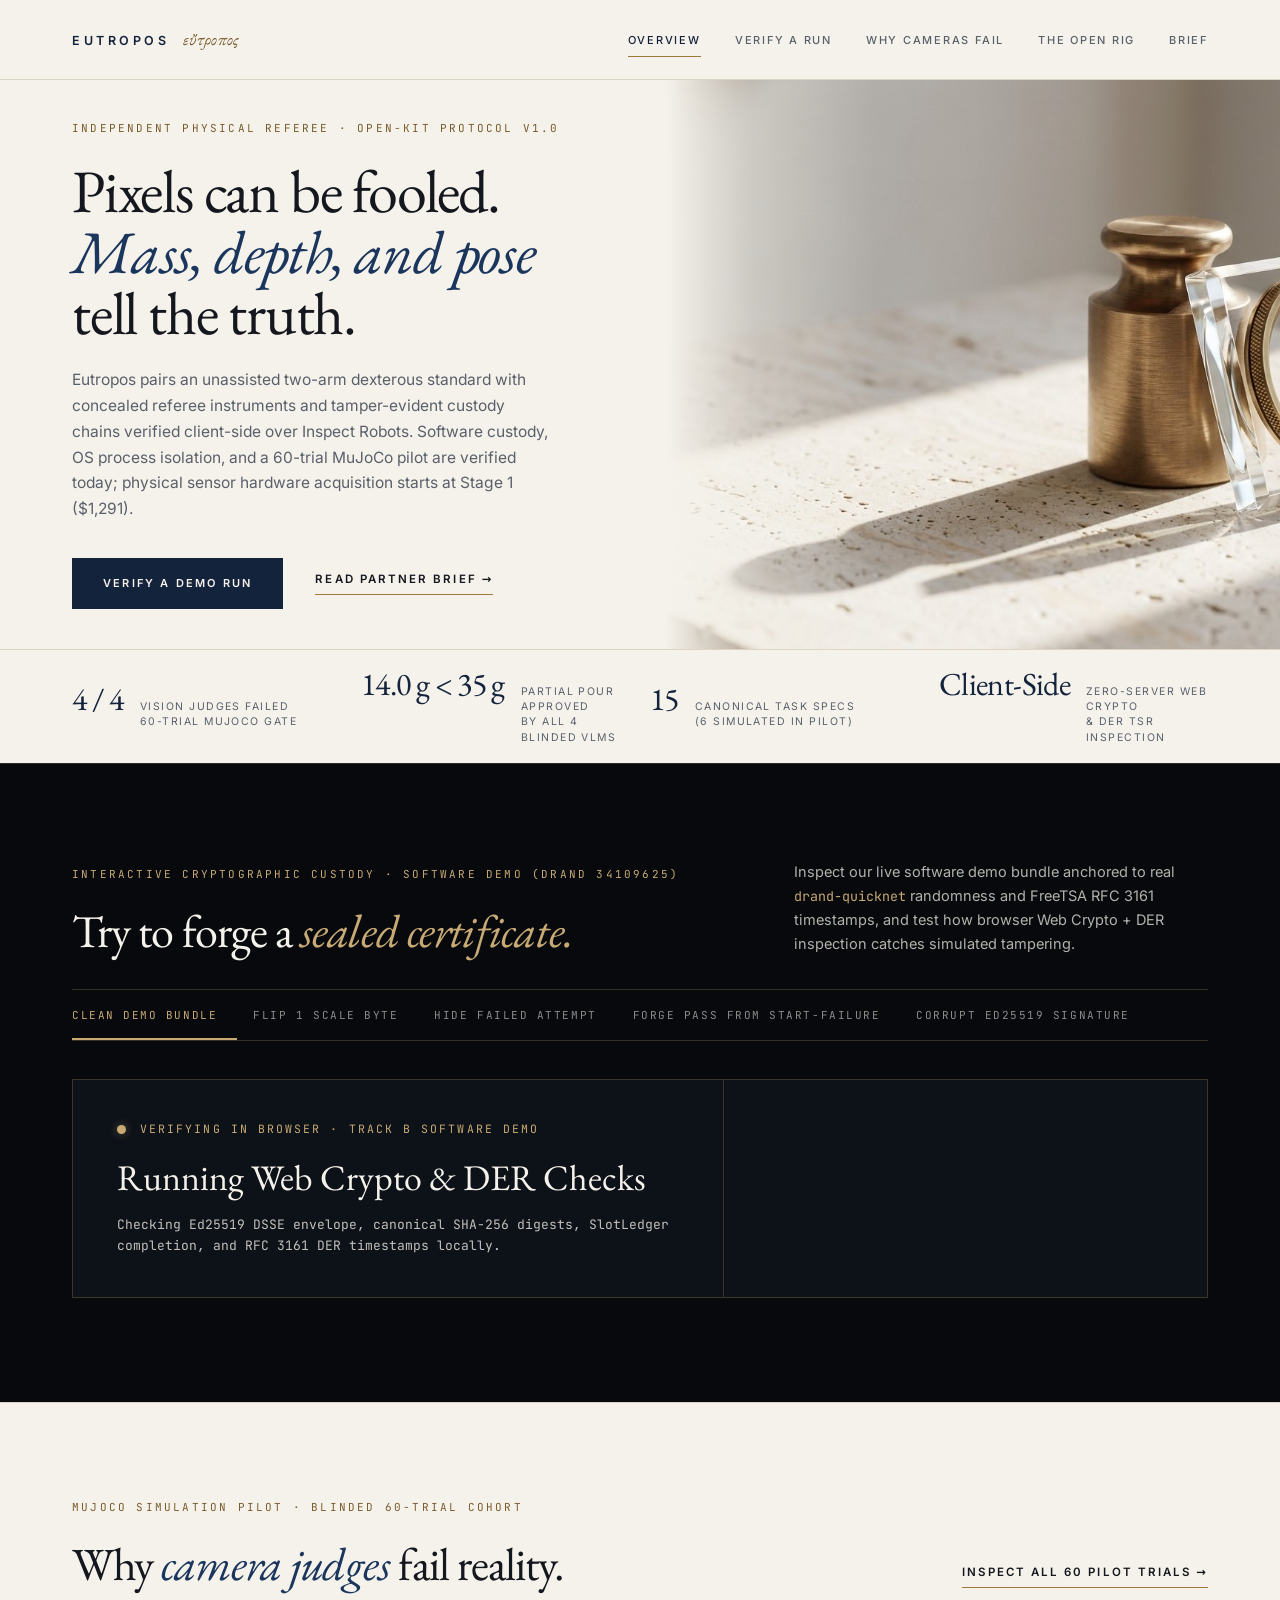
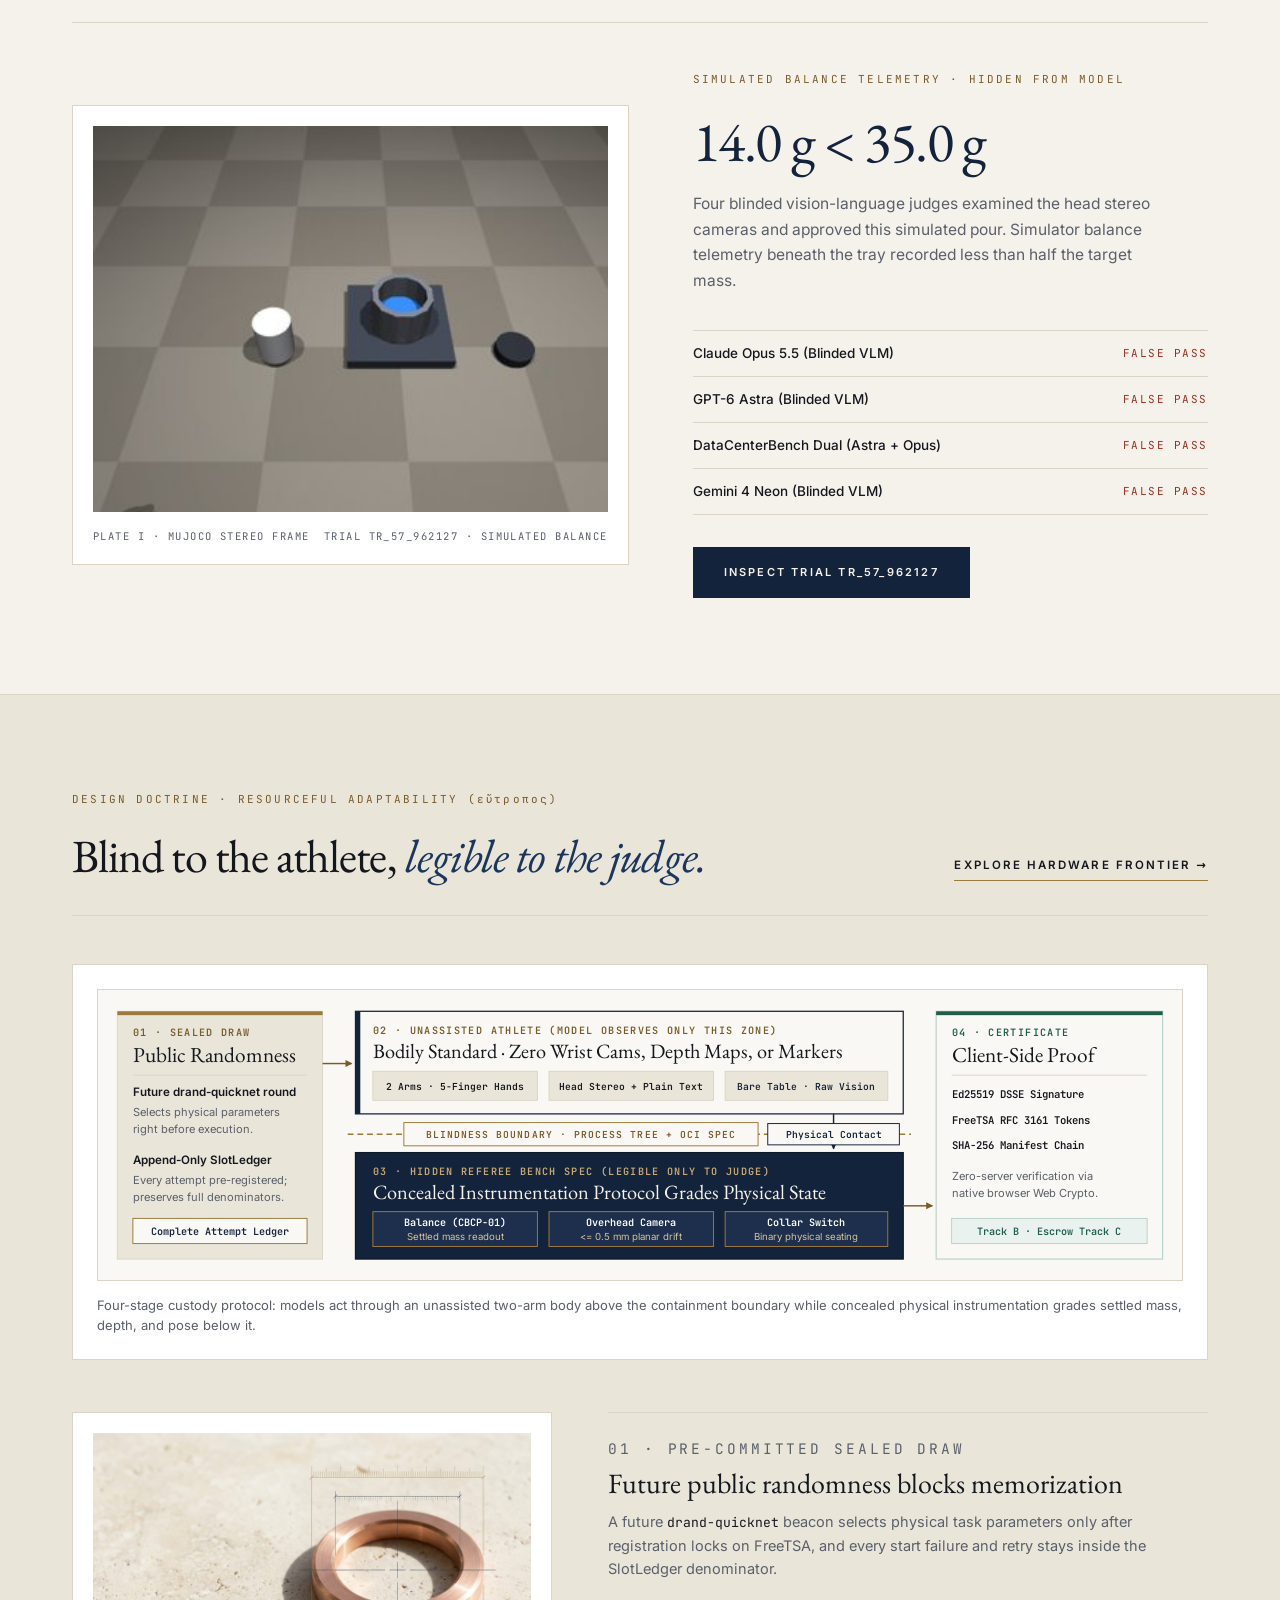
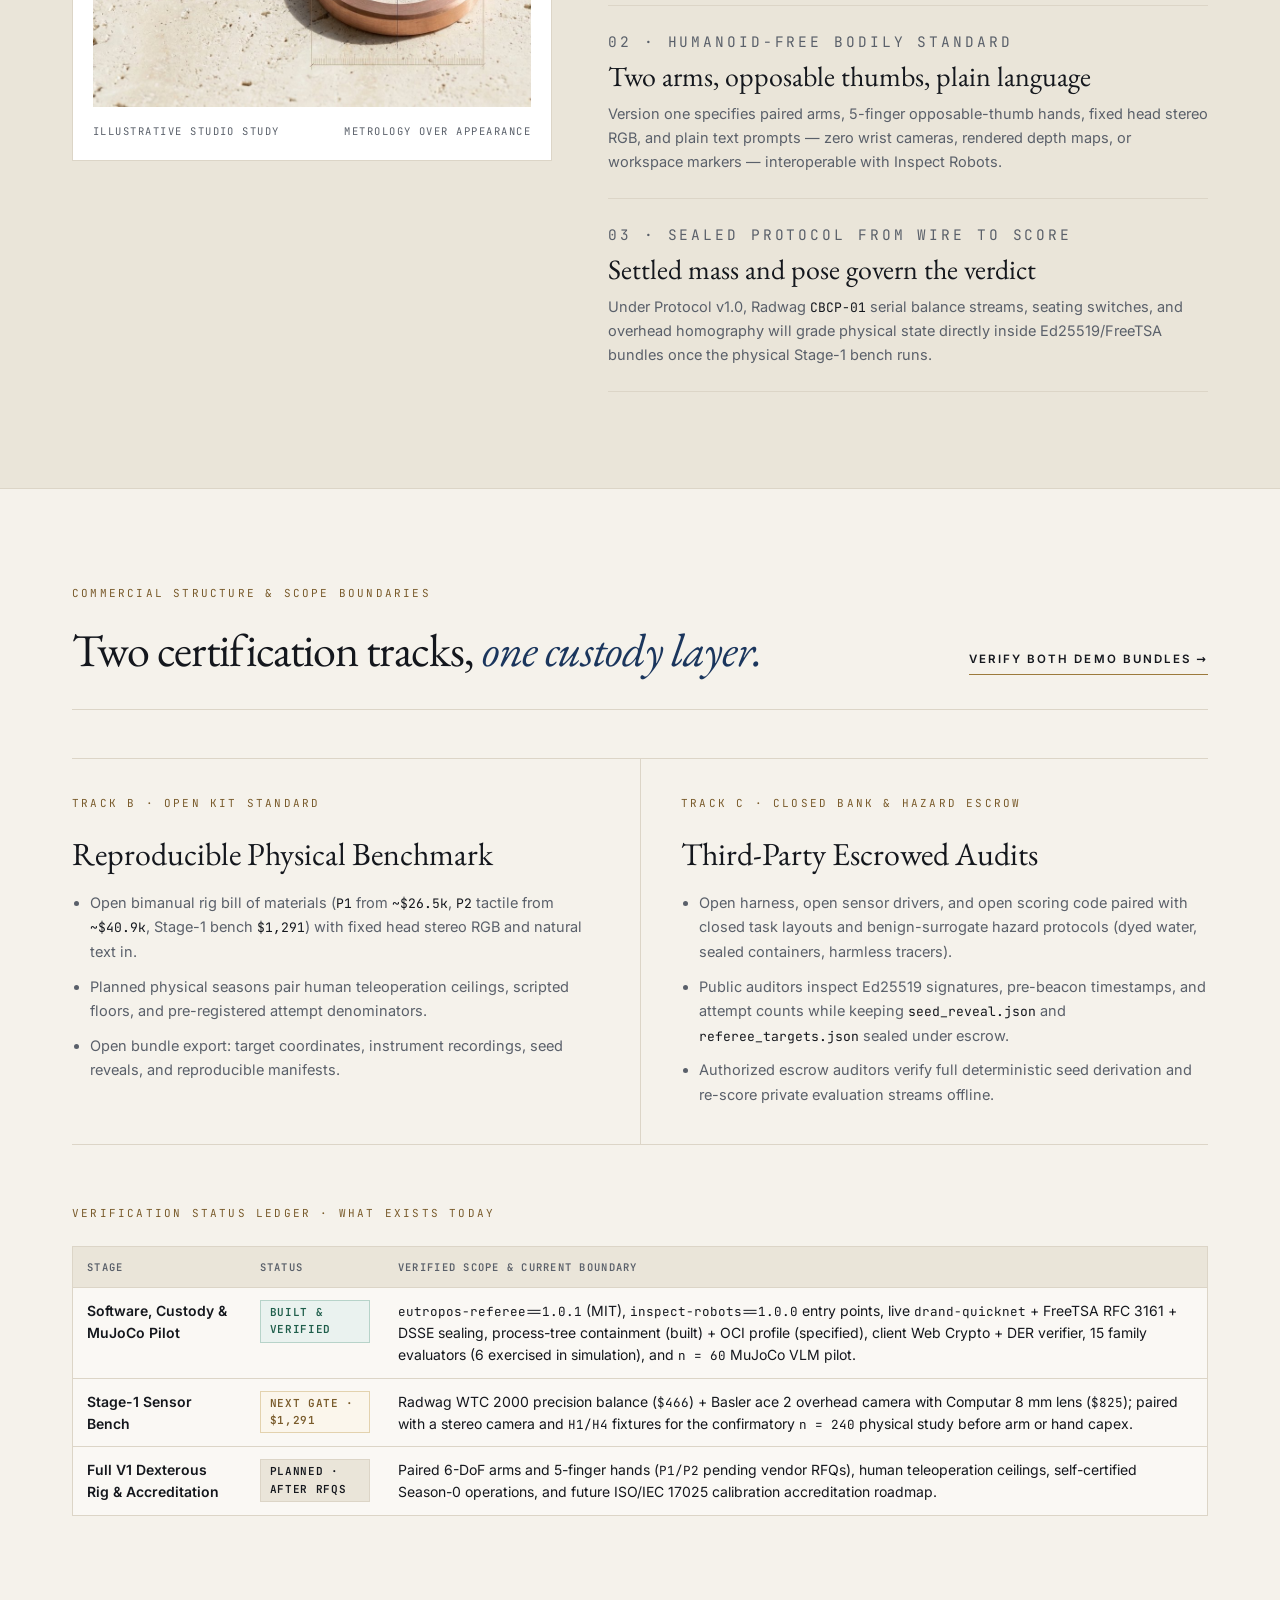
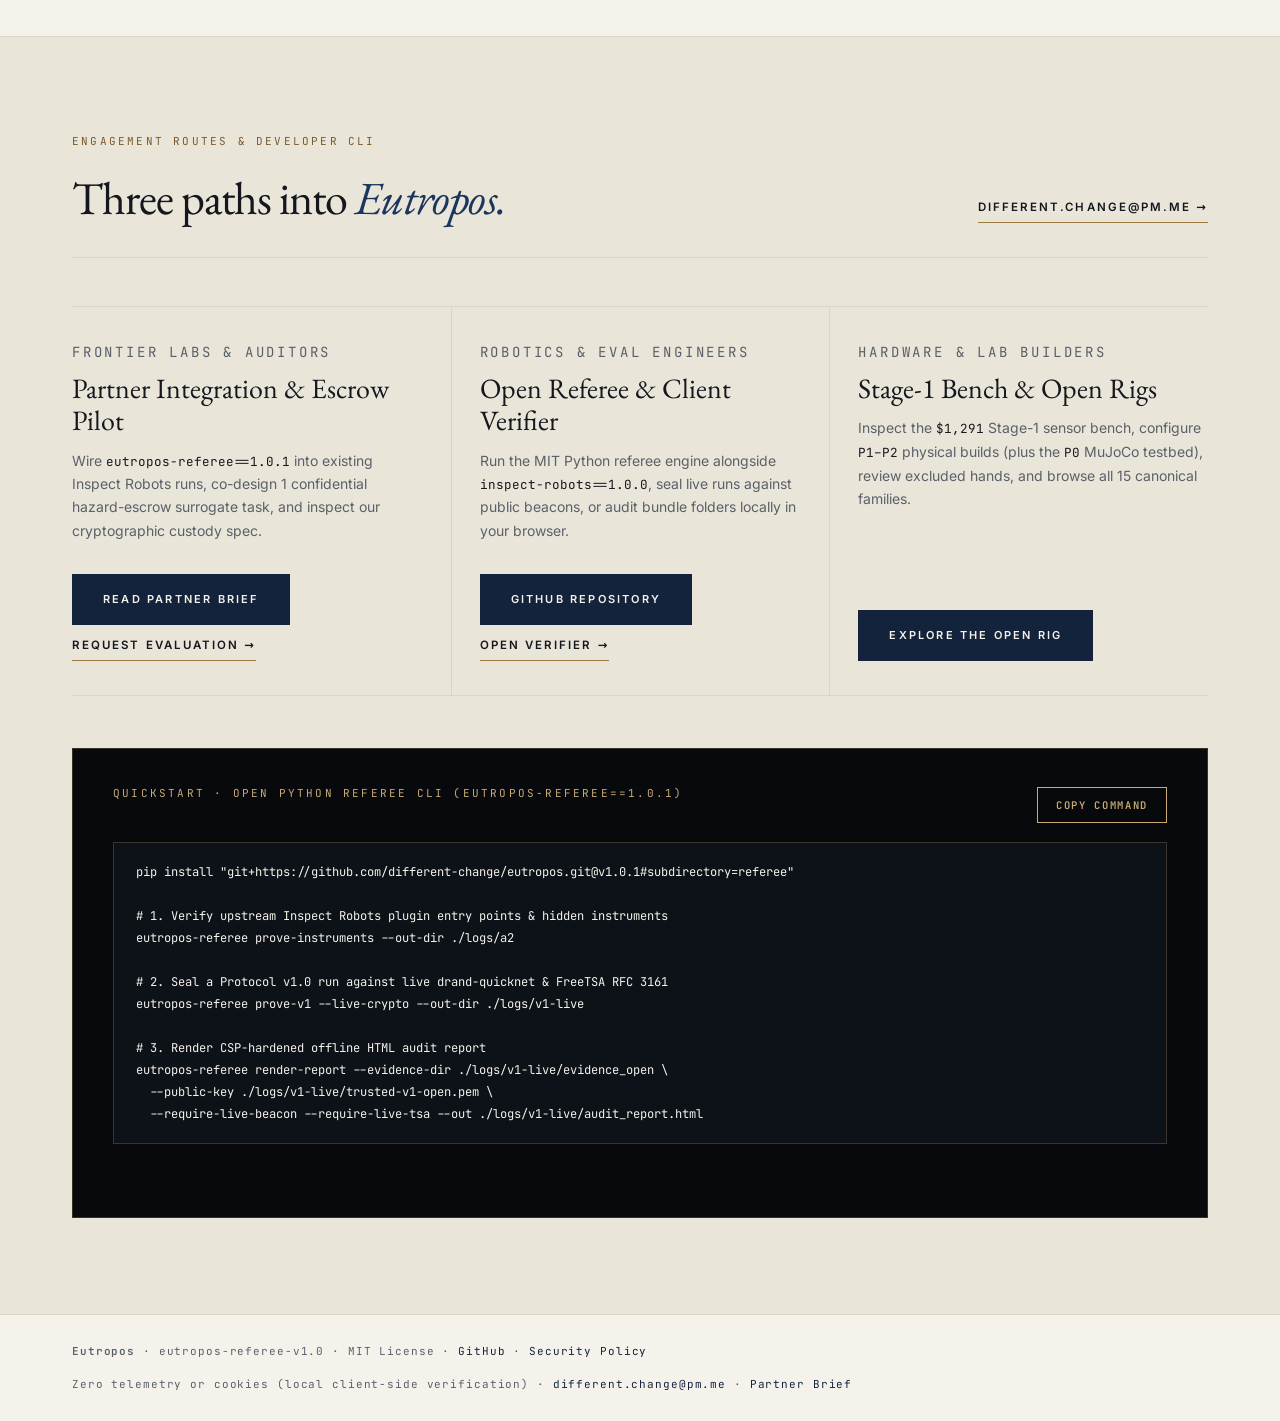
==== commit 7b611018: "eutropos: release v1.0.1 referee engine, DER web verifier, and unified site" ====
--- a/site/index.html
+++ b/site/index.html
@@ -4,63 +4,100 @@
   <meta charset="utf-8"/>
   <meta name="viewport" content="width=device-width, initial-scale=1"/>
   <meta http-equiv="Content-Security-Policy" content="default-src 'self'; script-src 'self'; style-src 'self'; img-src 'self' data:; connect-src 'self'; object-src 'none'; base-uri 'self'; form-action 'none'"/>
-  <title>Eutropos — Independent Physical Referee for Embodied AI</title>
+  <title>Eutropos — Independent Physical Referee &amp; Open-Kit Standard</title>
+  <meta name="description" content="Independent physical referee for embodied AI: unassisted two-arm manipulation graded by concealed physical instrumentation and tamper-evident Web Crypto certificates compatible with Inspect Robots."/>
+  <meta name="theme-color" content="#F5F2EB"/>
+  <link rel="canonical" href="https://different-change.github.io/eutropos/"/>
+  <link rel="icon" href="favicon.svg" type="image/svg+xml"/>
+  <link rel="apple-touch-icon" href="apple-touch-icon.png"/>
+  <meta property="og:type" content="website"/>
+  <meta property="og:title" content="Eutropos — Independent Physical Referee for Embodied AI"/>
+  <meta property="og:description" content="Pixels can be fooled. Mass, depth, and pose tell the truth. Concealed physical metrology and client-side Web Crypto certificates."/>
+  <meta property="og:url" content="https://different-change.github.io/eutropos/"/>
+  <meta property="og:image" content="https://different-change.github.io/eutropos/img/og-card.jpg"/>
+  <meta name="twitter:card" content="summary_large_image"/>
+  <meta name="twitter:title" content="Eutropos — Independent Physical Referee for Embodied AI"/>
+  <meta name="twitter:description" content="Unassisted two-arm embodied evaluation with concealed metrology and Ed25519 DSSE certificates."/>
+  <meta name="twitter:image" content="https://different-change.github.io/eutropos/img/og-card.jpg"/>
+  <script type="application/ld+json">
+  {
+    "@context": "https://schema.org",
+    "@graph": [
+      {
+        "@type": "Organization",
+        "name": "Eutropos",
+        "url": "https://different-change.github.io/eutropos/",
+        "email": "mailto:different.change@pm.me",
+        "sameAs": ["https://github.com/different-change/eutropos"]
+      },
+      {
+        "@type": "SoftwareSourceCode",
+        "name": "eutropos-referee",
+        "codeRepository": "https://github.com/different-change/eutropos",
+        "programmingLanguage": "Python",
+        "license": "https://opensource.org/licenses/MIT",
+        "version": "1.0.1"
+      }
+    ]
+  }
+  </script>
   <link rel="stylesheet" href="css/styles.css"/>
 </head>
 <body>
+  <a class="skip-link" href="#main-content">Skip to main content</a>
   <header class="topbar">
     <div class="topbar-inner">
       <a class="brand-mark" href="index.html">
         <span class="brand-wordmark" data-brand="BRAND_NAME">Eutropos</span>
-        <span class="brand-greek">εὔτροπος</span>
+        <span class="brand-greek" lang="grc">εὔτροπος</span>
       </a>
       <nav class="nav-links" aria-label="Primary Navigation">
-        <a class="active" href="index.html">Overview</a>
+        <a class="active" aria-current="page" href="index.html">Overview</a>
         <a href="verify.html">Verify a Run</a>
         <a href="a4-study.html">Why Cameras Fail</a>
         <a href="rig.html">The Open Rig</a>
-        <a href="../pitch/deck.html">Brief</a>
+        <a href="../pitch/deck.html?track=partner">Brief</a>
       </nav>
     </div>
   </header>
 
-  <main>
+  <main id="main-content">
     <!-- BAND 1: SUNLIT PENTELIC GALLERY OPENING -->
     <section class="hero-a">
       <div class="hero-a-stage">
         <div class="hero-a-copy">
-          <p class="stamp stamp-light">Independent Physical Referee &middot; Metrology Standard I</p>
-          <h1 class="display-h1">Text can be faked.<br/><em>Physical execution</em><br/>is binary.</h1>
+          <p class="stamp stamp-light">Independent Physical Referee &middot; Open-Kit Protocol v1.0</p>
+          <h1 class="display-h1">Pixels can be fooled.<br/><em>Mass, depth, and pose</em><br/>tell the truth.</h1>
           <p class="atelier-lead">
-            Frontier models write effortless prose and pass software checks while failing basic physical manipulation. Eutropos pairs an unassisted two-arm dexterous body with concealed referee metrology and tamper-evident certificates verifiable offline over Inspect Robots.
+            Eutropos pairs an unassisted two-arm dexterous standard with concealed referee instruments and tamper-evident custody chains verified client-side over Inspect Robots. Software custody, OS process isolation, and a 60-trial MuJoCo pilot are verified today; physical sensor hardware acquisition starts at Stage 1 ($1,291).
           </p>
           <div class="cta-row">
-            <a class="btn-monolith-dark" href="#tamper-lab">Enter Cryptographic Vault</a>
-            <a class="link-editorial" href="../pitch/deck.html">Read the 12-Slide Brief &rarr;</a>
+            <a class="btn-monolith-dark" href="#tamper-lab">Verify a Demo Run</a>
+            <a class="link-editorial" href="../pitch/deck.html?track=partner">Read Partner Brief &rarr;</a>
           </div>
         </div>
         <div class="hero-a-media">
-          <img src="img/pentelic-sculpture.jpg" alt="Brushed bronze metrology calibration weight and sapphire-glass bezel resting on sunlit Cycladic travertine stone"/>
+          <img src="img/pentelic-sculpture.jpg" width="1376" height="768" fetchpriority="high" alt="Illustrative studio artwork: machined brass calibration weight and sapphire bezel resting on Cycladic travertine stone"/>
         </div>
       </div>
 
       <div class="horizon-strip">
         <div class="horizon-strip-inner">
           <div class="horizon-cell">
-            <span class="horizon-num">0 / 60</span>
-            <span class="horizon-desc">Hidden instrument<br/>pilot errors</span>
+            <span class="horizon-num">4 / 4</span>
+            <span class="horizon-desc">Vision judges failed<br/>60-trial MuJoCo gate</span>
           </div>
           <div class="horizon-cell">
-            <span class="horizon-num">4 / 4</span>
-            <span class="horizon-desc">Frontier vision judges<br/>breached 5% gate</span>
+            <span class="horizon-num">14.0 g &lt; 35 g</span>
+            <span class="horizon-desc">Partial pour approved<br/>by all 4 blinded VLMs</span>
           </div>
           <div class="horizon-cell">
             <span class="horizon-num">15</span>
-            <span class="horizon-desc">Deterministic physical<br/>test families</span>
+            <span class="horizon-desc">Canonical task specs<br/>(6 simulated in pilot)</span>
           </div>
           <div class="horizon-cell">
-            <span class="horizon-num">Offline</span>
-            <span class="horizon-desc">Browser Web Crypto<br/>bundle custody</span>
+            <span class="horizon-num">Client-Side</span>
+            <span class="horizon-desc">Zero-server Web Crypto<br/>&amp; DER TSR inspection</span>
           </div>
         </div>
       </div>
@@ -71,32 +108,35 @@
       <div class="vault-inner">
         <div class="vault-head">
           <div>
-            <p class="stamp stamp-dark">Interactive Cryptographic Custody &middot; Client Web Crypto API</p>
+            <p class="stamp stamp-dark">Interactive Cryptographic Custody &middot; Software Demo (drand 34109625)</p>
             <h2 class="vault-h2">Try to forge a <em>sealed certificate.</em></h2>
           </div>
           <p class="vault-sub">
-            Select any attack on a real sealed bundle (drand-quicknet round 34109625 and FreeTSA RFC 3161). Native browser cryptography inspects every byte locally inside your browser.
+            Inspect our live software demo bundle anchored to real <span class="mono-inline-dark">drand-quicknet</span> randomness and FreeTSA RFC 3161 timestamps, and test how browser Web Crypto + DER inspection catches simulated tampering.
           </p>
         </div>
 
-        <div class="vault-selector" aria-label="Tamper Attack Controls">
-          <button class="vault-tab is-active" id="home-btn-reset" type="button">Clean Sealed Bundle</button>
-          <button class="vault-tab" data-home-tamper="scale_byte_flip" type="button">Flip 1 Scale Byte</button>
-          <button class="vault-tab" data-home-tamper="hide_start_failure" type="button">Hide Failed Attempt</button>
-          <button class="vault-tab" data-home-tamper="forge_ledger_pass" type="button">Forge Passing Score</button>
-          <button class="vault-tab" data-home-tamper="swap_cert_bytes" type="button">Corrupt Ed25519 Signature</button>
-        </div>
-
-        <div id="home-live-summary" class="vault-console is-verified">
+        <div class="vault-selector" role="group" aria-label="Tamper Attack Simulations">
+          <button class="vault-tab is-active" id="home-btn-reset" type="button" aria-pressed="true">Clean Demo Bundle</button>
+          <button class="vault-tab" data-home-tamper="scale_byte_flip" type="button" aria-pressed="false">Flip 1 Scale Byte</button>
+          <button class="vault-tab" data-home-tamper="hide_start_failure" type="button" aria-pressed="false">Hide Failed Attempt</button>
+          <button class="vault-tab" data-home-tamper="forge_ledger_pass" type="button" aria-pressed="false">Forge Pass From Start-Failure</button>
+          <button class="vault-tab" data-home-tamper="swap_cert_bytes" type="button" aria-pressed="false">Corrupt Ed25519 Signature</button>
+        </div>
+
+        <div id="home-live-summary" class="vault-console is-pending" aria-live="polite">
           <div class="vault-readout">
             <div class="vault-status-row">
               <span class="status-dot"></span>
-              <span>Verifying live evidence bundle in browser...</span>
-            </div>
-            <h3 class="vault-verdict">Initializing Web Crypto</h3>
-            <p class="vault-detail">Loading signed manifest chain, instrument logs, and beacon parameters.</p>
-          </div>
-        </div>
+              <span>VERIFYING IN BROWSER</span>
+            </div>
+            <h3 class="vault-verdict">Running Web Crypto &amp; DER Checks</h3>
+            <p class="vault-detail">Checking signed manifest chain, simulated bench logs, DER timestamp imprints, and beacon seed.</p>
+          </div>
+        </div>
+        <noscript>
+          <p class="vault-detail">Enable JavaScript for interactive Web Crypto checks, or verify via CLI: <span class="mono-inline-dark">eutropos-referee verify --evidence-dir ...</span></p>
+        </noscript>
       </div>
     </section>
 
@@ -105,26 +145,26 @@
       <div class="atelier-inner">
         <div class="gallery-header">
           <div>
-            <p class="stamp stamp-light">Experimental Proof &middot; Blinded 60-Trial MuJoCo Pilot</p>
+            <p class="stamp stamp-light">MuJoCo Simulation Pilot &middot; Blinded 60-Trial Cohort</p>
             <h2 class="atelier-h2">Why <em>camera judges</em> fail reality.</h2>
           </div>
-          <a class="link-editorial" href="a4-study.html">Inspect All 60 Blinded Trials &rarr;</a>
+          <a class="link-editorial" href="a4-study.html#a4-trials-section">Inspect All 60 Pilot Trials &rarr;</a>
         </div>
 
         <div class="gallery-split">
           <div class="plate-frame">
-            <img src="data/a4_showcase/tr_57_962127_left.jpg" alt="MuJoCo stereo head-camera frame tr_57_962127 showing blue granules inside a grey receiver cup beside an open white bottle"/>
+            <img src="data/a4_showcase/tr_57_962127_left.jpg" width="640" height="480" loading="lazy" alt="MuJoCo stereo head-camera frame tr_57_962127 showing blue granules inside a grey receiver cup beside an open white bottle"/>
             <div class="plate-meta">
-              <span>Plate I &middot; Head Stereo Frame</span>
-              <span>Trial tr_57_962127 (H2 Pour)</span>
-            </div>
-          </div>
-
-          <div>
-            <p class="stamp stamp-light">Concealed Balance Readout &middot; Outside Model View</p>
+              <span>Plate I &middot; MuJoCo Stereo Frame</span>
+              <span>Trial tr_57_962127 · Simulated Balance</span>
+            </div>
+          </div>
+
+          <div>
+            <p class="stamp stamp-light">Simulated Balance Telemetry &middot; Hidden From Model</p>
             <div class="mass-monument">14.0 g &lt; 35.0 g</div>
             <p class="atelier-lead">
-              Four frontier vision-language judges examined the head stereo cameras and approved the run. Concealed balance telemetry beneath the tray recorded less than half the target pour mass.
+              Four blinded vision-language judges examined the head stereo cameras and approved this simulated pour. Simulator balance telemetry beneath the tray recorded less than half the target mass.
             </p>
             <div class="judge-ledger">
               <div class="judge-row">
@@ -136,7 +176,7 @@
                 <span class="judge-verdict-fail">False PASS</span>
               </div>
               <div class="judge-row">
-                <span class="judge-name">DataCenterBench Dual (Blinded VLM)</span>
+                <span class="judge-name">DataCenterBench Dual (Astra + Opus)</span>
                 <span class="judge-verdict-fail">False PASS</span>
               </div>
               <div class="judge-row">
@@ -144,7 +184,7 @@
                 <span class="judge-verdict-fail">False PASS</span>
               </div>
             </div>
-            <a class="btn-monolith-dark" href="a4-study.html">Inspect Full 60-Trial Study</a>
+            <a class="btn-monolith-dark" href="a4-study.html#tr_57_962127">Inspect Trial tr_57_962127</a>
           </div>
         </div>
       </div>
@@ -155,7 +195,7 @@
       <div class="atelier-inner">
         <div class="gallery-header">
           <div>
-            <p class="stamp stamp-light">Design Doctrine &middot; Resourceful Adaptability (εὔτροπος)</p>
+            <p class="stamp stamp-light">Design Doctrine &middot; Resourceful Adaptability (<span lang="grc">εὔτροπος</span>)</p>
             <h2 class="atelier-h2">Blind to the athlete, <em>legible to the judge.</em></h2>
           </div>
           <a class="link-editorial" href="rig.html">Explore Hardware Frontier &rarr;</a>
@@ -164,11 +204,11 @@
         <figure class="schematic-plate">
           <svg class="schematic-svg" xmlns="http://www.w3.org/2000/svg" viewBox="0 0 1120 300" width="1120" height="300" role="img" aria-labelledby="schematic-title schematic-desc">
             <title id="schematic-title">Eutropos Architecture: Blind to the Athlete, Legible to the Judge</title>
-            <desc id="schematic-desc">Four-stage execution and verification architecture showing Stage 01 Sealed Draw, Stage 02 Unassisted Two-Arm Athlete separated by a dashed Blindness Boundary from Stage 03 Hidden Referee Bench metrology, flowing into Stage 04 Offline Certificate.</desc>
+            <desc id="schematic-desc">Four-stage execution and verification architecture showing Stage 01 Sealed Draw, Stage 02 Unassisted Two-Arm Athlete separated by a dashed Blindness Boundary from Stage 03 Hidden Referee Bench metrology specification, flowing into Stage 04 Client-Side Certificate.</desc>
 
             <defs>
               <marker id="arrow-bronze" viewBox="0 0 10 10" refX="8" refY="5" markerWidth="6" markerHeight="6" orient="auto-start-reverse">
-                <path d="M 1 1 L 9 5 L 1 9 z" fill="#9C7A3C"/>
+                <path d="M 1 1 L 9 5 L 1 9 z" fill="#795B2B"/>
               </marker>
               <marker id="arrow-indigo" viewBox="0 0 10 10" refX="8" refY="5" markerWidth="6" markerHeight="6" orient="auto-start-reverse">
                 <path d="M 1 1 L 9 5 L 1 9 z" fill="#14233C"/>
@@ -180,7 +220,7 @@
             <!-- STAGE 01 -->
             <rect x="20" y="22" width="212" height="256" fill="#EAE5D9" stroke="#DCD5C7" stroke-width="1"/>
             <rect x="20" y="22" width="212" height="4" fill="#9C7A3C"/>
-            <text x="36" y="48" fill="#9C7A3C" font-family="'JetBrains Mono', ui-monospace, monospace" font-size="10.5" font-weight="600" letter-spacing="1.4">01 &middot; SEALED DRAW</text>
+            <text x="36" y="48" fill="#795B2B" font-family="'JetBrains Mono', ui-monospace, monospace" font-size="10.5" font-weight="600" letter-spacing="1.4">01 &middot; SEALED DRAW</text>
             <text x="36" y="74" fill="#14171D" font-family="'EB Garamond', Georgia, serif" font-size="22" font-weight="400">Public Randomness</text>
 
             <line x1="36" y1="88" x2="216" y2="88" stroke="#DCD5C7" stroke-width="1"/>
@@ -193,15 +233,15 @@
             <text x="36" y="218" fill="#5A606A" font-family="'Inter', sans-serif" font-size="11.5">preserves full denominators.</text>
 
             <rect x="36" y="236" width="180" height="26" fill="#FAF8F4" stroke="#9C7A3C" stroke-width="1"/>
-            <text x="126" y="253" text-anchor="middle" fill="#14233C" font-family="'JetBrains Mono', ui-monospace, monospace" font-size="10.5" font-weight="600">Zero Cherry-Picking</text>
-
-            <line x1="232" y1="76" x2="262" y2="76" stroke="#9C7A3C" stroke-width="1.5" marker-end="url(#arrow-bronze)"/>
+            <text x="126" y="253" text-anchor="middle" fill="#14233C" font-family="'JetBrains Mono', ui-monospace, monospace" font-size="10.5" font-weight="600">Complete Attempt Ledger</text>
+
+            <line x1="232" y1="76" x2="262" y2="76" stroke="#795B2B" stroke-width="1.5" marker-end="url(#arrow-bronze)"/>
 
             <!-- STAGE 02 -->
             <rect x="266" y="22" width="566" height="106" fill="#FAF8F4" stroke="#14233C" stroke-width="1.3"/>
             <rect x="266" y="22" width="5" height="106" fill="#14233C"/>
-            <text x="284" y="45" fill="#9C7A3C" font-family="'JetBrains Mono', ui-monospace, monospace" font-size="10.5" font-weight="600" letter-spacing="1.4">02 &middot; UNASSISTED ATHLETE (MODEL OBSERVES ONLY THIS ZONE)</text>
-            <text x="284" y="70" fill="#14171D" font-family="'EB Garamond', Georgia, serif" font-size="21" font-weight="400">Early-Human Body &middot; Zero Wrist Cams, Depth Maps, or Markers</text>
+            <text x="284" y="45" fill="#795B2B" font-family="'JetBrains Mono', ui-monospace, monospace" font-size="10.5" font-weight="600" letter-spacing="1.4">02 &middot; UNASSISTED ATHLETE (MODEL OBSERVES ONLY THIS ZONE)</text>
+            <text x="284" y="70" fill="#14171D" font-family="'EB Garamond', Georgia, serif" font-size="21" font-weight="400">Bodily Standard &middot; Zero Wrist Cams, Depth Maps, or Markers</text>
 
             <rect x="284" y="84" width="170" height="30" fill="#EAE5D9" stroke="#DCD5C7" stroke-width="1"/>
             <text x="369" y="103" text-anchor="middle" fill="#14171D" font-family="'JetBrains Mono', ui-monospace, monospace" font-size="10" font-weight="600">2 Arms &middot; 5-Finger Hands</text>
@@ -214,8 +254,8 @@
 
             <!-- BLINDNESS BOUNDARY -->
             <line x1="258" y1="149" x2="840" y2="149" stroke="#9C7A3C" stroke-width="1.5" stroke-dasharray="6 4"/>
-            <rect x="348" y="137" width="324" height="24" fill="#FAF8F4" stroke="#9C7A3C" stroke-width="1"/>
-            <text x="510" y="153" text-anchor="middle" fill="#9C7A3C" font-family="'JetBrains Mono', ui-monospace, monospace" font-size="10" font-weight="600" letter-spacing="1.2">BLINDNESS BOUNDARY &middot; OS PROCESS SANDBOX</text>
+            <rect x="316" y="137" width="366" height="24" fill="#FAF8F4" stroke="#9C7A3C" stroke-width="1"/>
+            <text x="499" y="153" text-anchor="middle" fill="#795B2B" font-family="'JetBrains Mono', ui-monospace, monospace" font-size="10" font-weight="600" letter-spacing="1.1">BLINDNESS BOUNDARY &middot; PROCESS TREE + OCI SPEC</text>
 
             <line x1="760" y1="128" x2="760" y2="164" stroke="#14233C" stroke-width="1.5" marker-end="url(#arrow-indigo)"/>
             <rect x="692" y="138" width="136" height="22" fill="#FAF8F4" stroke="#14233C" stroke-width="1"/>
@@ -223,8 +263,8 @@
 
             <!-- STAGE 03 -->
             <rect x="266" y="168" width="566" height="110" fill="#14233C" stroke="#0D1829" stroke-width="1.3"/>
-            <text x="284" y="191" fill="#C8AA74" font-family="'JetBrains Mono', ui-monospace, monospace" font-size="10.5" font-weight="600" letter-spacing="1.4">03 &middot; HIDDEN REFEREE BENCH (LEGIBLE ONLY TO JUDGE)</text>
-            <text x="284" y="216" fill="#F5F2EB" font-family="'EB Garamond', Georgia, serif" font-size="21" font-weight="400">Concealed Physical Instrumentation Grades Reality Directly</text>
+            <text x="284" y="191" fill="#C8AA74" font-family="'JetBrains Mono', ui-monospace, monospace" font-size="10.5" font-weight="600" letter-spacing="1.4">03 &middot; HIDDEN REFEREE BENCH SPEC (LEGIBLE ONLY TO JUDGE)</text>
+            <text x="284" y="216" fill="#F5F2EB" font-family="'EB Garamond', Georgia, serif" font-size="21" font-weight="400">Concealed Instrumentation Protocol Grades Physical State</text>
 
             <rect x="284" y="229" width="170" height="36" fill="#1D2F4D" stroke="#9C7A3C" stroke-width="1"/>
             <text x="369" y="244" text-anchor="middle" fill="#FFFFFF" font-family="'JetBrains Mono', ui-monospace, monospace" font-size="10.5" font-weight="600">Balance (CBCP-01)</text>
@@ -235,54 +275,72 @@
             <text x="551" y="258" text-anchor="middle" fill="#D7C299" font-family="'Inter', sans-serif" font-size="10">&lt;= 0.5 mm planar drift</text>
 
             <rect x="648" y="229" width="168" height="36" fill="#1D2F4D" stroke="#9C7A3C" stroke-width="1"/>
-            <text x="732" y="244" text-anchor="middle" fill="#FFFFFF" font-family="'JetBrains Mono', ui-monospace, monospace" font-size="10.5" font-weight="600">Depth Switch</text>
+            <text x="732" y="244" text-anchor="middle" fill="#FFFFFF" font-family="'JetBrains Mono', ui-monospace, monospace" font-size="10.5" font-weight="600">Collar Switch</text>
             <text x="732" y="258" text-anchor="middle" fill="#D7C299" font-family="'Inter', sans-serif" font-size="10">Binary physical seating</text>
 
-            <line x1="832" y1="223" x2="862" y2="223" stroke="#9C7A3C" stroke-width="1.5" marker-end="url(#arrow-bronze)"/>
+            <line x1="832" y1="223" x2="862" y2="223" stroke="#795B2B" stroke-width="1.5" marker-end="url(#arrow-bronze)"/>
 
             <!-- STAGE 04 -->
             <rect x="866" y="22" width="234" height="256" fill="#FAF8F4" stroke="#B7D3C9" stroke-width="1.2"/>
             <rect x="866" y="22" width="234" height="4" fill="#1F5E4B"/>
             <text x="882" y="48" fill="#1F5E4B" font-family="'JetBrains Mono', ui-monospace, monospace" font-size="10.5" font-weight="600" letter-spacing="1.4">04 &middot; CERTIFICATE</text>
-            <text x="882" y="74" fill="#14171D" font-family="'EB Garamond', Georgia, serif" font-size="22" font-weight="400">Offline Audit Proof</text>
+            <text x="882" y="74" fill="#14171D" font-family="'EB Garamond', Georgia, serif" font-size="22" font-weight="400">Client-Side Proof</text>
 
             <line x1="882" y1="88" x2="1084" y2="88" stroke="#DCD5C7" stroke-width="1"/>
             <text x="882" y="112" fill="#14171D" font-family="'JetBrains Mono', ui-monospace, monospace" font-size="11" font-weight="600">Ed25519 DSSE Signature</text>
             <text x="882" y="138" fill="#14171D" font-family="'JetBrains Mono', ui-monospace, monospace" font-size="11" font-weight="600">FreeTSA RFC 3161 Tokens</text>
             <text x="882" y="164" fill="#14171D" font-family="'JetBrains Mono', ui-monospace, monospace" font-size="11" font-weight="600">SHA-256 Manifest Chain</text>
-            <text x="882" y="196" fill="#5A606A" font-family="'Inter', sans-serif" font-size="11.5">Verifies offline in any browser</text>
-            <text x="882" y="214" fill="#5A606A" font-family="'Inter', sans-serif" font-size="11.5">via native Web Crypto API.</text>
+            <text x="882" y="196" fill="#5A606A" font-family="'Inter', sans-serif" font-size="11.5">Zero-server verification via</text>
+            <text x="882" y="214" fill="#5A606A" font-family="'Inter', sans-serif" font-size="11.5">native browser Web Crypto.</text>
 
             <rect x="882" y="236" width="202" height="26" fill="#EAF2EF" stroke="#B7D3C9" stroke-width="1"/>
-            <text x="983" y="253" text-anchor="middle" fill="#1F5E4B" font-family="'JetBrains Mono', ui-monospace, monospace" font-size="10.5" font-weight="600">Open Track B &middot; Escrow C</text>
+            <text x="983" y="253" text-anchor="middle" fill="#1F5E4B" font-family="'JetBrains Mono', ui-monospace, monospace" font-size="10.5" font-weight="600">Track B &middot; Escrow Track C</text>
           </svg>
-          <figcaption>Four-stage custody boundary: models act through an unassisted two-arm body above the sandbox line while concealed physical instruments seal settled mass, depth, and pose below it.</figcaption>
+          <div class="schematic-mobile-list" aria-label="Architecture Stages">
+            <div class="schematic-step-card">
+              <strong>01 &middot; Sealed Draw</strong>
+              <p>Future drand-quicknet round selects parameters after FreeTSA registration; append-only SlotLedger tracks every attempt.</p>
+            </div>
+            <div class="schematic-step-card">
+              <strong>02 &middot; Unassisted Athlete</strong>
+              <p>Two 5-finger arms, head stereo RGB eyes, and plain text prompts; zero wrist cameras, depth maps, or markers.</p>
+            </div>
+            <div class="schematic-step-card">
+              <strong>03 &middot; Concealed Bench Spec (OS Process Tree / OCI)</strong>
+              <p>Radwag CBCP-01 settled balance, overhead homography (&le; 0.5 mm), and H1/H4 fixture switches isolated from model access.</p>
+            </div>
+            <div class="schematic-step-card">
+              <strong>04 &middot; Client-Side Custody Certificate</strong>
+              <p>Ed25519 DSSE envelope, FreeTSA RFC 3161 receipts, and SHA-256 chains checked client-side or with Python CLI.</p>
+            </div>
+          </div>
+          <figcaption>Four-stage custody protocol: models act through an unassisted two-arm body above the containment boundary while concealed physical instrumentation grades settled mass, depth, and pose below it.</figcaption>
         </figure>
 
         <div class="doctrine-grid">
           <div class="plate-frame">
-            <img src="img/ionic-caliper-coin.jpg" alt="Editorial studio photograph of a machined copper ring measured by translucent bronze and indigo optical lines on travertine"/>
+            <img src="img/ionic-caliper-coin.jpg" width="960" height="600" loading="lazy" alt="Illustrative studio artwork: brass metrology ring measured by optical alignment lines on limestone"/>
             <div class="plate-meta">
-              <span>Editorial Doctrine Study</span>
+              <span>Illustrative Studio Study</span>
               <span>Metrology Over Appearance</span>
             </div>
           </div>
 
           <div class="doctrine-list">
             <article class="doctrine-item">
-              <p class="stamp stamp-light">01 &middot; Unpredictable Sealed Draw</p>
-              <h3>Public future randomness blocks memorization</h3>
-              <p>A future <span class="mono-inline">drand-quicknet</span> beacon selects physical parameters right before execution. Every attempt registers in an append-only ledger before starting, preserving full denominators.</p>
+              <p class="stamp stamp-light">01 &middot; Pre-Committed Sealed Draw</p>
+              <h3>Future public randomness blocks memorization</h3>
+              <p>A future <span class="mono-inline">drand-quicknet</span> beacon selects physical task parameters only after registration locks on FreeTSA, and every start failure and retry stays inside the SlotLedger denominator.</p>
             </article>
             <article class="doctrine-item">
-              <p class="stamp stamp-light">02 &middot; Early-Human Bodily Standard</p>
+              <p class="stamp stamp-light">02 &middot; Humanoid-Free Bodily Standard</p>
               <h3>Two arms, opposable thumbs, plain language</h3>
-              <p>Version one mandates paired arms, 5-finger opposable-thumb hands, fixed head stereo RGB, and plain text prompts &mdash; zero wrist cameras, rendered depth maps, or workspace markers &mdash; interoperable with Inspect Robots.</p>
+              <p>Version one specifies paired arms, 5-finger opposable-thumb hands, fixed head stereo RGB, and plain text prompts &mdash; zero wrist cameras, rendered depth maps, or workspace markers &mdash; interoperable with Inspect Robots.</p>
             </article>
             <article class="doctrine-item">
-              <p class="stamp stamp-light">03 &middot; Sealed Custody From Wire To Score</p>
-              <h3>Settled mass and pose replace human judgment</h3>
-              <p>Calibrated balances, seating depth switches, and sub-millimeter overhead homography grade physical state directly, sealed by Ed25519 signatures and FreeTSA timestamps.</p>
+              <p class="stamp stamp-light">03 &middot; Sealed Protocol From Wire To Score</p>
+              <h3>Settled mass and pose govern the verdict</h3>
+              <p>Under Protocol v1.0, Radwag <span class="mono-inline">CBCP-01</span> serial balance streams, seating switches, and overhead homography will grade physical state directly inside Ed25519/FreeTSA bundles once the physical Stage-1 bench runs.</p>
             </article>
           </div>
         </div>
@@ -297,26 +355,26 @@
             <p class="stamp stamp-light">Commercial Structure &amp; Scope Boundaries</p>
             <h2 class="atelier-h2">Two certification tracks, <em>one custody layer.</em></h2>
           </div>
-          <a class="link-editorial" href="verify.html">Verify Both Live Bundles &rarr;</a>
+          <a class="link-editorial" href="verify.html">Verify Both Demo Bundles &rarr;</a>
         </div>
 
         <div class="tracks-grid">
           <article class="track-col">
-            <p class="stamp stamp-light">Track B &middot; Open Kit Benchmark</p>
-            <h3>Reproducible Physical Standard</h3>
+            <p class="stamp stamp-light">Track B &middot; Open Kit Standard</p>
+            <h3>Reproducible Physical Benchmark</h3>
             <ul>
               <li>Open bimanual rig bill of materials (<span class="mono-inline">P1</span> from <span class="mono-inline">~$26.5k</span>, <span class="mono-inline">P2</span> tactile from <span class="mono-inline">~$40.9k</span>, Stage-1 bench <span class="mono-inline">$1,291</span>) with fixed head stereo RGB and natural text in.</li>
-              <li>Published evaluations pair a human teleoperation body ceiling, a scripted floor, and complete pre-registered attempt denominators.</li>
-              <li>Full open bundle export: target coordinates, raw scale and camera recordings, seed reveals, and reproducible manifests.</li>
+              <li>Planned physical seasons pair human teleoperation ceilings, scripted floors, and pre-registered attempt denominators.</li>
+              <li>Open bundle export: target coordinates, instrument recordings, seed reveals, and reproducible manifests.</li>
             </ul>
           </article>
           <article class="track-col">
-            <p class="stamp stamp-light">Track C &middot; Closed Bank &amp; Hazard Uplift</p>
-            <h3>Independent Sealed Certification</h3>
+            <p class="stamp stamp-light">Track C &middot; Closed Bank &amp; Hazard Escrow</p>
+            <h3>Third-Party Escrowed Audits</h3>
             <ul>
-              <li>Open harness, open sensor drivers, and open scoring rules paired with private task layouts and benign-surrogate hazard protocols (dyed water, sealed containers, harmless tracers).</li>
-              <li>Public auditors inspect Ed25519 signatures, pre-beacon timestamps, and attempt counts while keeping private task designs concealed.</li>
-              <li>Authorized escrow auditors verify full deterministic seed derivation and re-score raw instrument streams.</li>
+              <li>Open harness, open sensor drivers, and open scoring code paired with closed task layouts and benign-surrogate hazard protocols (dyed water, sealed containers, harmless tracers).</li>
+              <li>Public auditors inspect Ed25519 signatures, pre-beacon timestamps, and attempt counts while keeping <span class="mono-inline">seed_reveal.json</span> and <span class="mono-inline">referee_targets.json</span> sealed under escrow.</li>
+              <li>Authorized escrow auditors verify full deterministic seed derivation and re-score private evaluation streams offline.</li>
             </ul>
           </article>
         </div>
@@ -335,17 +393,17 @@
               <tr>
                 <td><strong>Software, Custody &amp; MuJoCo Pilot</strong></td>
                 <td><span class="badge badge-pass">Built &amp; Verified</span></td>
-                <td><span class="mono-inline">eutropos-referee==1.0.0</span> package, <span class="mono-inline">inspect-robots==1.0.0</span> entry points, live <span class="mono-inline">drand-quicknet</span> + FreeTSA RFC 3161 + DSSE sealing, OS process isolation, browser Web Crypto verifier, 15 physical task evaluators, and <span class="mono-inline">n = 60</span> blinded MuJoCo VLM pilot.</td>
+                <td><span class="mono-inline">eutropos-referee==1.0.1</span> (MIT), <span class="mono-inline">inspect-robots==1.0.0</span> entry points, live <span class="mono-inline">drand-quicknet</span> + FreeTSA RFC 3161 + DSSE sealing, process-tree containment (built) + OCI profile (specified), client Web Crypto + DER verifier, 15 family evaluators (6 exercised in simulation), and <span class="mono-inline">n = 60</span> MuJoCo VLM pilot.</td>
               </tr>
               <tr>
                 <td><strong>Stage-1 Sensor Bench</strong></td>
                 <td><span class="badge badge-warn">Next Gate &middot; $1,291</span></td>
-                <td>Radwag WTC 2000 precision balance (<span class="mono-inline">$466</span>) and Basler ace 2 overhead camera with Computar 8 mm lens (<span class="mono-inline">$825</span>) for confirmatory <span class="mono-inline">n = 240</span> physical judge trials and live settle-time calibration before arm or hand acquisition.</td>
+                <td>Radwag WTC 2000 precision balance (<span class="mono-inline">$466</span>) + Basler ace 2 overhead camera with Computar 8 mm lens (<span class="mono-inline">$825</span>); paired with a stereo camera and <span class="mono-inline">H1/H4</span> fixtures for the confirmatory <span class="mono-inline">n = 240</span> physical study before arm or hand capex.</td>
               </tr>
               <tr>
-                <td><strong>Full V1 Dexterous Rig</strong></td>
+                <td><strong>Full V1 Dexterous Rig &amp; Accreditation</strong></td>
                 <td><span class="badge">Planned &middot; After RFQs</span></td>
-                <td>Paired 6-DoF arms and 5-finger opposable-thumb hands (<span class="mono-inline">P1</span> / <span class="mono-inline">P2</span> pending open vendor RFQs), human teleoperation baseline runs, and certified evaluation seasons.</td>
+                <td>Paired 6-DoF arms and 5-finger hands (<span class="mono-inline">P1/P2</span> pending vendor RFQs), human teleoperation ceilings, self-certified Season-0 operations, and future ISO/IEC 17025 calibration accreditation roadmap.</td>
               </tr>
             </tbody>
           </table>
@@ -354,12 +412,12 @@
     </section>
 
     <!-- BAND 6: THREE DOORS & QUIET CLI ATELIER -->
-    <section class="atelier-band-alt" aria-label="Engage and CLI Atelier">
+    <section class="atelier-band-alt" aria-label="Engage and CLI">
       <div class="atelier-inner">
         <div class="gallery-header">
           <div>
-            <p class="stamp stamp-light">Direct Access &amp; Developer Atelier</p>
-            <h2 class="atelier-h2">Three doors into <em>Eutropos.</em></h2>
+            <p class="stamp stamp-light">Engagement Routes &amp; Developer CLI</p>
+            <h2 class="atelier-h2">Three paths into <em>Eutropos.</em></h2>
           </div>
           <a class="link-editorial" href="mailto:different.change@pm.me">different.change@pm.me &rarr;</a>
         </div>
@@ -368,19 +426,19 @@
           <article class="door-col">
             <div>
               <p class="stamp stamp-light">Frontier Labs &amp; Auditors</p>
-              <h3>Sealed Evaluations &amp; Brief</h3>
-              <p>Review closed-bank capability certification, benign-surrogate hazard-uplift protocols, and cryptographic escrow design for frontier labs, safety institutes, and insurers.</p>
+              <h3>Partner Integration &amp; Escrow Pilot</h3>
+              <p>Wire <span class="mono-inline">eutropos-referee==1.0.1</span> into existing Inspect Robots runs, co-design 1 confidential hazard-escrow surrogate task, and inspect our cryptographic custody spec.</p>
             </div>
             <div class="actions">
-              <a class="btn-monolith-dark" href="../pitch/deck.html">Read 12-Slide Brief</a>
-              <a class="link-editorial" href="mailto:different.change@pm.me">Contact &rarr;</a>
+              <a class="btn-monolith-dark" href="../pitch/deck.html?track=partner">Read Partner Brief</a>
+              <a class="link-editorial" href="mailto:different.change@pm.me?subject=Eutropos%20Partner%20Evaluation%20Inquiry">Request Evaluation &rarr;</a>
             </div>
           </article>
           <article class="door-col">
             <div>
               <p class="stamp stamp-light">Robotics &amp; Eval Engineers</p>
-              <h3>Open Referee &amp; Browser Verifier</h3>
-              <p>Run the MIT Python referee engine with <span class="mono-inline">inspect-robots==1.0.0</span>, seal live runs against public beacons, or audit exported bundle directories locally in Chrome.</p>
+              <h3>Open Referee &amp; Client Verifier</h3>
+              <p>Run the MIT Python referee engine alongside <span class="mono-inline">inspect-robots==1.0.0</span>, seal live runs against public beacons, or audit bundle folders locally in your browser.</p>
             </div>
             <div class="actions">
               <a class="btn-monolith-dark" data-brand="GITHUB_URL" href="https://github.com/different-change/eutropos">GitHub Repository</a>
@@ -389,9 +447,9 @@
           </article>
           <article class="door-col">
             <div>
-              <p class="stamp stamp-light">Hardware &amp; Lab Partners</p>
+              <p class="stamp stamp-light">Hardware &amp; Lab Builders</p>
               <h3>Stage-1 Bench &amp; Open Rigs</h3>
-              <p>Inspect the <span class="mono-inline">$1,291</span> Stage-1 sensor bench, configure <span class="mono-inline">P0</span>&ndash;<span class="mono-inline">P2</span> hardware builds, review rejected hands with source citations, and study all 15 task families.</p>
+              <p>Inspect the <span class="mono-inline">$1,291</span> Stage-1 sensor bench, configure <span class="mono-inline">P1&ndash;P2</span> physical builds (plus the <span class="mono-inline">P0</span> MuJoCo testbed), review excluded hands, and browse all 15 canonical families.</p>
             </div>
             <div class="actions">
               <a class="btn-monolith-dark" href="rig.html">Explore The Open Rig</a>
@@ -401,21 +459,22 @@
 
         <div class="cli-atelier">
           <div class="cli-head">
-            <span class="stamp stamp-dark">Quickstart &middot; Open Python Referee CLI (eutropos-referee==1.0.0)</span>
+            <span class="stamp stamp-dark">Quickstart &middot; Open Python Referee CLI (eutropos-referee==1.0.1)</span>
             <button class="cli-copy-btn" id="btn-copy-install" type="button">Copy Command</button>
           </div>
-          <pre><code>pip install "git+https://github.com/different-change/eutropos.git#subdirectory=referee"
-
-# 1. Verify upstream Inspect Robots plugin entry points &amp; hidden instruments
+          <pre><code id="home-install-code">pip install "git+https://github.com/different-change/eutropos.git@v1.0.1#subdirectory=referee"</code>
+
+<code># 1. Verify upstream Inspect Robots plugin entry points &amp; hidden instruments
 eutropos-referee prove-instruments --out-dir ./logs/a2
 
 # 2. Seal a Protocol v1.0 run against live drand-quicknet &amp; FreeTSA RFC 3161
 eutropos-referee prove-v1 --live-crypto --out-dir ./logs/v1-live
 
-# 3. Render CSP-hardened offline HTML audit viewer
+# 3. Render CSP-hardened offline HTML audit report
 eutropos-referee render-report --evidence-dir ./logs/v1-live/evidence_open \
   --public-key ./logs/v1-live/trusted-v1-open.pem \
   --require-live-beacon --require-live-tsa --out ./logs/v1-live/audit_report.html</code></pre>
+          <div class="copy-status" id="copy-status" aria-live="polite"></div>
         </div>
       </div>
     </section>
@@ -423,8 +482,8 @@
 
   <footer class="footer">
     <div class="footer-inner">
-      <div><strong data-brand="LEGAL_NAME">Eutropos</strong> &middot; Schema <span data-brand="PROTOCOL_SCHEMA">eutropos-referee-v1.0</span> &middot; <a data-brand="GITHUB_URL" href="https://github.com/different-change/eutropos">GitHub</a></div>
-      <div><a data-brand="CONTACT_EMAIL" href="mailto:different.change@pm.me">different.change@pm.me</a> &middot; <a href="../pitch/deck.html">Interactive 12-Slide Brief</a></div>
+      <div><strong data-brand="LEGAL_NAME">Eutropos</strong> &middot; <span data-brand="PROTOCOL_SCHEMA">eutropos-referee-v1.0</span> &middot; MIT License &middot; <a data-brand="GITHUB_URL" href="https://github.com/different-change/eutropos">GitHub</a> &middot; <a href=".well-known/security.txt">Security Policy</a></div>
+      <div>Zero telemetry or cookies (local client-side verification) &middot; <a data-brand="CONTACT_EMAIL" href="mailto:different.change@pm.me">different.change@pm.me</a> &middot; <a href="../pitch/deck.html?track=partner">Partner Brief</a></div>
     </div>
   </footer>
   <script type="module" src="js/home-page.js"></script>
--- a/site/css/styles.css
+++ b/site/css/styles.css
@@ -117,7 +117,10 @@
   --aegean: #14233C;
   --aegean-soft: #1B365D;
   --bronze: #9C7A3C;
+  --bronze-text: #795B2B;
   --champagne: #C8AA74;
+  --measure: 1296px;
+  --gutter: 72px;
   --ink: #14171D;
   --muted: #5A606A;
   --ivory: #F5F2EB;
@@ -154,8 +157,51 @@
   box-sizing: border-box;
 }
 
-html {
-  scroll-behavior: smooth;
+@media (prefers-reduced-motion: no-preference) {
+  html {
+    scroll-behavior: smooth;
+  }
+}
+
+.skip-link {
+  position: absolute;
+  left: -9999px;
+  top: 0;
+  z-index: 100;
+  background: var(--aegean);
+  color: var(--ivory);
+  padding: 12px 18px;
+  font-family: var(--mono);
+  font-size: 12px;
+  letter-spacing: 0.12em;
+  text-transform: uppercase;
+}
+
+.skip-link:focus {
+  left: 16px;
+  top: 16px;
+  outline: 2px solid var(--champagne);
+}
+
+:focus-visible {
+  outline: 2px solid var(--aegean);
+  outline-offset: 3px;
+}
+
+.vault-band :focus-visible,
+.cli-atelier :focus-visible,
+.obsidian-dossier :focus-visible {
+  outline: 2px solid var(--champagne);
+  outline-offset: 3px;
+}
+
+.vault-upload-wrap:focus-within .vault-upload-btn {
+  outline: 2px solid var(--champagne);
+  outline-offset: 3px;
+}
+
+[lang="grc"] {
+  text-transform: none;
 }
 
 html, body {
@@ -251,10 +297,10 @@
 }
 
 .topbar-inner {
-  max-width: 1440px;
+  max-width: calc(var(--measure) + 2 * var(--gutter));
   height: 100%;
   margin: 0 auto;
-  padding: 0 56px;
+  padding: 0 var(--gutter);
   display: flex;
   align-items: center;
   justify-content: space-between;
@@ -287,7 +333,7 @@
   font-size: 17px;
   font-weight: 400;
   letter-spacing: 0.02em;
-  color: var(--bronze);
+  color: var(--bronze-text);
 }
 
 .nav-links {
@@ -304,7 +350,7 @@
   letter-spacing: 0.16em;
   text-transform: uppercase;
   color: var(--muted);
-  padding-bottom: 4px;
+  padding: 10px 0 6px;
   border-bottom: 1px solid transparent;
   transition: border-color 0.2s ease, color 0.2s ease;
 }
@@ -318,14 +364,11 @@
 
 /* ==================== HOMEPAGE BAND 1: PENTELIC OPENING ==================== */
 .hero-a {
-  min-height: calc(100vh - 80px);
-  height: calc(100vh - 80px);
-  max-height: 920px;
+  min-height: min(680px, calc(100svh - 80px));
   display: flex;
   flex-direction: column;
   background: var(--stone);
   position: relative;
-  overflow: hidden;
 }
 
 .hero-a-stage {
@@ -333,8 +376,8 @@
   display: grid;
   grid-template-columns: 52% 48%;
   position: relative;
-  min-height: 0;
-  max-width: 1440px;
+  min-height: min(560px, calc(100svh - 172px));
+  max-width: calc(var(--measure) + 2 * var(--gutter));
   width: 100%;
   margin: 0 auto;
 }
@@ -343,20 +386,20 @@
   display: flex;
   flex-direction: column;
   justify-content: center;
-  padding: 36px 56px 36px 72px;
+  padding: 40px 56px 40px var(--gutter);
   position: relative;
   z-index: 4;
 }
 
 .stamp {
   font-family: var(--mono);
-  font-size: 10.5px;
-  letter-spacing: 0.22em;
+  font-size: 11px;
+  letter-spacing: 0.2em;
   text-transform: uppercase;
   margin: 0 0 24px;
 }
 
-.stamp-light { color: var(--bronze); }
+.stamp-light { color: var(--bronze-text); }
 .stamp-dark { color: var(--champagne); }
 
 .display-h1 {
@@ -466,7 +509,7 @@
   width: 100%;
   height: 100%;
   object-fit: cover;
-  object-position: 58% 52%;
+  object-position: 34% 50%;
   display: block;
 }
 
@@ -494,10 +537,10 @@
 }
 
 .horizon-strip-inner {
-  max-width: 1440px;
+  max-width: calc(var(--measure) + 2 * var(--gutter));
   height: 100%;
   margin: 0 auto;
-  padding: 18px 72px;
+  padding: 18px var(--gutter);
   display: grid;
   grid-template-columns: repeat(4, 1fr);
   align-items: center;
@@ -533,13 +576,13 @@
 .vault-band {
   background: var(--obsidian);
   color: var(--ivory);
-  padding: 96px 72px 104px;
+  padding: 96px var(--gutter) 104px;
   border-top: 1px solid rgba(200, 170, 116, 0.22);
 }
 
 .vault-inner,
 .atelier-inner {
-  max-width: 1296px;
+  max-width: var(--measure);
   width: 100%;
   margin: 0 auto;
 }
@@ -668,6 +711,70 @@
   color: var(--vermilion);
 }
 
+.is-pending .status-dot {
+  background: var(--champagne);
+  box-shadow: 0 0 10px rgba(200, 170, 116, 0.45);
+}
+
+.is-pending .vault-status-row,
+.is-self-signed .vault-status-row {
+  color: var(--champagne);
+}
+
+.is-self-signed .status-dot {
+  background: var(--champagne);
+  box-shadow: 0 0 14px rgba(200, 170, 116, 0.78);
+}
+
+.vault-console.is-self-signed {
+  border-color: var(--champagne);
+}
+
+.is-error .status-dot {
+  background: var(--vermilion);
+  box-shadow: 0 0 14px rgba(217, 101, 82, 0.85);
+}
+
+.is-error .vault-status-row {
+  color: var(--vermilion);
+}
+
+.vault-demo-stamp {
+  display: inline-block;
+  margin-bottom: 14px;
+  padding: 4px 10px;
+  border: 1px solid rgba(200, 170, 116, 0.42);
+  background: rgba(200, 170, 116, 0.1);
+  color: var(--champagne);
+  font-family: var(--mono);
+  font-size: 10px;
+  letter-spacing: 0.16em;
+  text-transform: uppercase;
+}
+
+.vault-cli-handoff {
+  margin: 18px 0 0;
+  padding-top: 14px;
+  border-top: 1px solid rgba(200, 170, 116, 0.16);
+  font-size: 12.5px;
+  line-height: 1.6;
+  color: rgba(245, 242, 235, 0.72);
+}
+
+.mono-inline-dark {
+  font-family: var(--mono);
+  font-size: 0.92em;
+  color: var(--champagne);
+}
+
+.copy-status {
+  margin-top: 10px;
+  font-family: var(--mono);
+  font-size: 11.5px;
+  color: var(--champagne);
+  min-height: 1.2em;
+}
+
 .vault-verdict {
   font-family: var(--display);
   font-size: 36px;
@@ -739,14 +846,14 @@
 .atelier-band {
   background: var(--stone);
   color: var(--ink);
-  padding: 96px 72px;
+  padding: 96px var(--gutter);
   border-top: 1px solid var(--stone-line);
 }
 
 .atelier-band-alt {
   background: var(--stone-deep);
   color: var(--ink);
-  padding: 96px 72px;
+  padding: 96px var(--gutter);
   border-top: 1px solid var(--stone-line);
 }
 
@@ -989,9 +1096,9 @@
 
 /* ==================== SUBPAGES & SHARED DATA COMPONENTS ==================== */
 .container {
-  max-width: 1280px;
+  max-width: calc(var(--measure) + 2 * var(--gutter));
   margin: 0 auto;
-  padding: 56px 56px 88px;
+  padding: 56px var(--gutter) 88px;
 }
 
 .container h1 {
@@ -1027,10 +1134,10 @@
 
 .eyebrow {
   font-family: var(--mono);
-  font-size: 10.5px;
+  font-size: 11px;
   text-transform: uppercase;
   letter-spacing: 0.2em;
-  color: var(--bronze);
+  color: var(--bronze-text);
   margin: 0 0 12px;
 }
 
@@ -1103,19 +1210,19 @@
 
 .grid-2 {
   display: grid;
-  grid-template-columns: repeat(auto-fit, minmax(300px, 1fr));
+  grid-template-columns: repeat(auto-fit, minmax(min(100%, 280px), 1fr));
   gap: 18px;
 }
 
 .grid-3 {
   display: grid;
-  grid-template-columns: repeat(auto-fit, minmax(240px, 1fr));
+  grid-template-columns: repeat(auto-fit, minmax(min(100%, 240px), 1fr));
   gap: 18px;
 }
 
 .grid-4 {
   display: grid;
-  grid-template-columns: repeat(auto-fit, minmax(210px, 1fr));
+  grid-template-columns: repeat(auto-fit, minmax(min(100%, 210px), 1fr));
   gap: 14px;
 }
 
@@ -1176,8 +1283,14 @@
 
 .badge-warn {
   background: var(--warn-bg);
-  color: var(--warn);
+  color: var(--bronze-text);
   border-color: var(--warn-border);
+}
+
+.badge-editorial {
+  background: var(--surface-alt);
+  color: var(--aegean);
+  border-color: var(--bronze-line);
 }
 
 .status-banner {
@@ -1313,11 +1426,11 @@
 .subpage-hero {
   background: var(--stone);
   border-bottom: 1px solid var(--stone-line);
-  padding: 56px 72px 48px;
+  padding: 56px var(--gutter) 48px;
 }
 
 .subpage-inner {
-  max-width: 1296px;
+  max-width: var(--measure);
   margin: 0 auto;
 }
 
@@ -1384,6 +1497,18 @@
   font-weight: 600;
 }
 
+.vault-upload-row {
+  display: flex;
+  flex-wrap: wrap;
+  align-items: center;
+  gap: 12px;
+}
+
+.vault-upload-wrap {
+  position: relative;
+  display: inline-flex;
+}
+
 .vault-upload-btn {
   display: inline-flex;
   align-items: center;
@@ -1396,13 +1521,26 @@
   letter-spacing: 0.14em;
   text-transform: uppercase;
   padding: 12px 20px;
+  min-height: 44px;
   cursor: pointer;
   transition: background-color 0.18s ease, color 0.18s ease;
+}
+
+.vault-upload-btn-subtle {
+  border-color: var(--obsidian-line);
+  color: rgba(245, 242, 235, 0.78);
 }
 
 .vault-upload-btn:hover {
   background: var(--champagne);
   color: var(--obsidian);
+}
+
+.vault-key-note {
+  margin: 10px 0 0;
+  font-family: var(--mono);
+  font-size: 11px;
+  color: rgba(245, 242, 235, 0.68);
 }
 
 .bench-plate {
@@ -1493,9 +1631,9 @@
 }
 
 .horizon-sub-inner {
-  max-width: 1296px;
+  max-width: calc(var(--measure) + 2 * var(--gutter));
   margin: 0 auto;
-  padding: 32px 72px;
+  padding: 32px var(--gutter);
   display: grid;
   grid-template-columns: repeat(4, 1fr);
   gap: 24px;
@@ -1567,31 +1705,15 @@
   border-color: var(--aegean);
 }
 
-.legend-row {
-  display: flex;
-  flex-wrap: wrap;
-  gap: 18px;
-  font-size: 12.5px;
-  margin-bottom: 12px;
-  color: var(--muted);
-}
-
-.legend-item {
-  display: inline-flex;
-  align-items: center;
-  gap: 6px;
-}
-
-.swatch {
-  display: inline-block;
-  width: 11px;
-  height: 11px;
-  border-radius: 0;
-}
-
-.swatch-fpr { background: #B43B28; }
+.pill-btn:disabled,
+button:disabled {
+  opacity: 0.42;
+  cursor: not-allowed;
+}
+
+.swatch-fpr { background: #9C2F1E; }
 .swatch-s4 { background: #9C7A3C; }
-.swatch-ffr { background: #1B365D; }
+.swatch-ffr { background: #14233C; }
 .swatch-inst { background: #1F5E4B; }
 
 .stereo-cap {
@@ -1617,7 +1739,7 @@
 .footer {
   border-top: 1px solid var(--stone-line);
   background: var(--stone);
-  padding: 28px 56px;
+  padding: 28px var(--gutter);
   font-family: var(--mono);
   font-size: 11px;
   letter-spacing: 0.08em;
@@ -1625,7 +1747,7 @@
 }
 
 .footer-inner {
-  max-width: 1440px;
+  max-width: var(--measure);
   margin: 0 auto;
   display: flex;
   flex-wrap: wrap;
@@ -1633,11 +1755,14 @@
   gap: 16px;
 }
 
-/* ==================== RESPONSIVE BREAKPOINTS ==================== */
+.schematic-mobile-list {
+  display: none;
+}
+
 @media (max-width: 1024px) {
   .topbar-inner { padding: 0 28px; }
-  .hero-a { height: auto; max-height: none; min-height: auto; }
-  .hero-a-stage { grid-template-columns: 1fr; }
+  .hero-a { min-height: auto; }
+  .hero-a-stage { grid-template-columns: 1fr; min-height: auto; }
   .hero-a-copy { padding: 48px 32px 36px; }
   .hero-a-media { min-height: 360px; }
   .hero-a-media::before { display: none; }
@@ -1659,19 +1784,47 @@
 
 @media (max-width: 760px) {
   html, body { overflow-x: clip; }
-  .topbar { height: auto; padding: 14px 0; }
-  .topbar-inner { padding: 0 20px; flex-direction: column; align-items: flex-start; gap: 12px; }
-  .nav-links { gap: 14px 18px; }
-  .hero-a-copy { padding: 36px 20px 28px; }
-  .hero-a-media { min-height: 260px; }
+  .topbar { height: auto; padding: 10px 0; }
+  .topbar-inner { padding: 0 20px; flex-direction: column; align-items: flex-start; gap: 8px; }
+  .nav-links { gap: 4px 14px; }
+  .nav-links a { padding: 8px 0; }
+  .hero-a-copy { padding: 32px 20px 24px; }
+  .hero-a-media { min-height: 240px; }
   .horizon-strip-inner,
   .horizon-sub-inner { padding: 20px; grid-template-columns: 1fr; gap: 16px; }
-  .subpage-hero { padding: 40px 20px 36px; }
-  .vault-band, .atelier-band, .atelier-band-alt { padding: 52px 20px; }
+  .subpage-hero { padding: 36px 20px 32px; }
+  .vault-band, .atelier-band, .atelier-band-alt { padding: 48px 20px; }
   .vault-readout, .vault-telemetry, .cli-atelier, .bench-plate, .obsidian-dossier { padding: 24px 20px; }
   .schematic-plate, .plate-frame, .showcase-card { padding: 14px; }
-  .vault-tab { padding: 14px 14px 12px 0; margin-right: 10px; }
-  .vault-dataset-btn, .vault-upload-btn { width: 100%; justify-content: center; }
+  .schematic-svg { display: none; }
+  .schematic-mobile-list {
+    display: grid;
+    grid-template-columns: 1fr;
+    gap: 12px;
+  }
+  .schematic-step-card {
+    background: var(--surface);
+    border: 1px solid var(--stone-line);
+    border-left: 3px solid var(--aegean);
+    padding: 14px 16px;
+  }
+  .schematic-step-card strong {
+    display: block;
+    font-family: var(--mono);
+    font-size: 11px;
+    letter-spacing: 0.14em;
+    text-transform: uppercase;
+    color: var(--bronze-text);
+    margin-bottom: 4px;
+  }
+  .schematic-step-card p {
+    margin: 0;
+    font-size: 13.5px;
+    color: var(--ink);
+  }
+  .vault-tab { padding: 12px 14px 12px 0; margin-right: 10px; }
+  .vault-dataset-btn, .vault-upload-row, .vault-upload-wrap, .vault-upload-btn { width: 100%; justify-content: center; }
+  .filter-bar select { font-size: 16px; width: 100%; }
   .cta-row { gap: 18px; }
   .btn-monolith-dark { width: 100%; }
   .container { padding: 36px 20px 56px; }
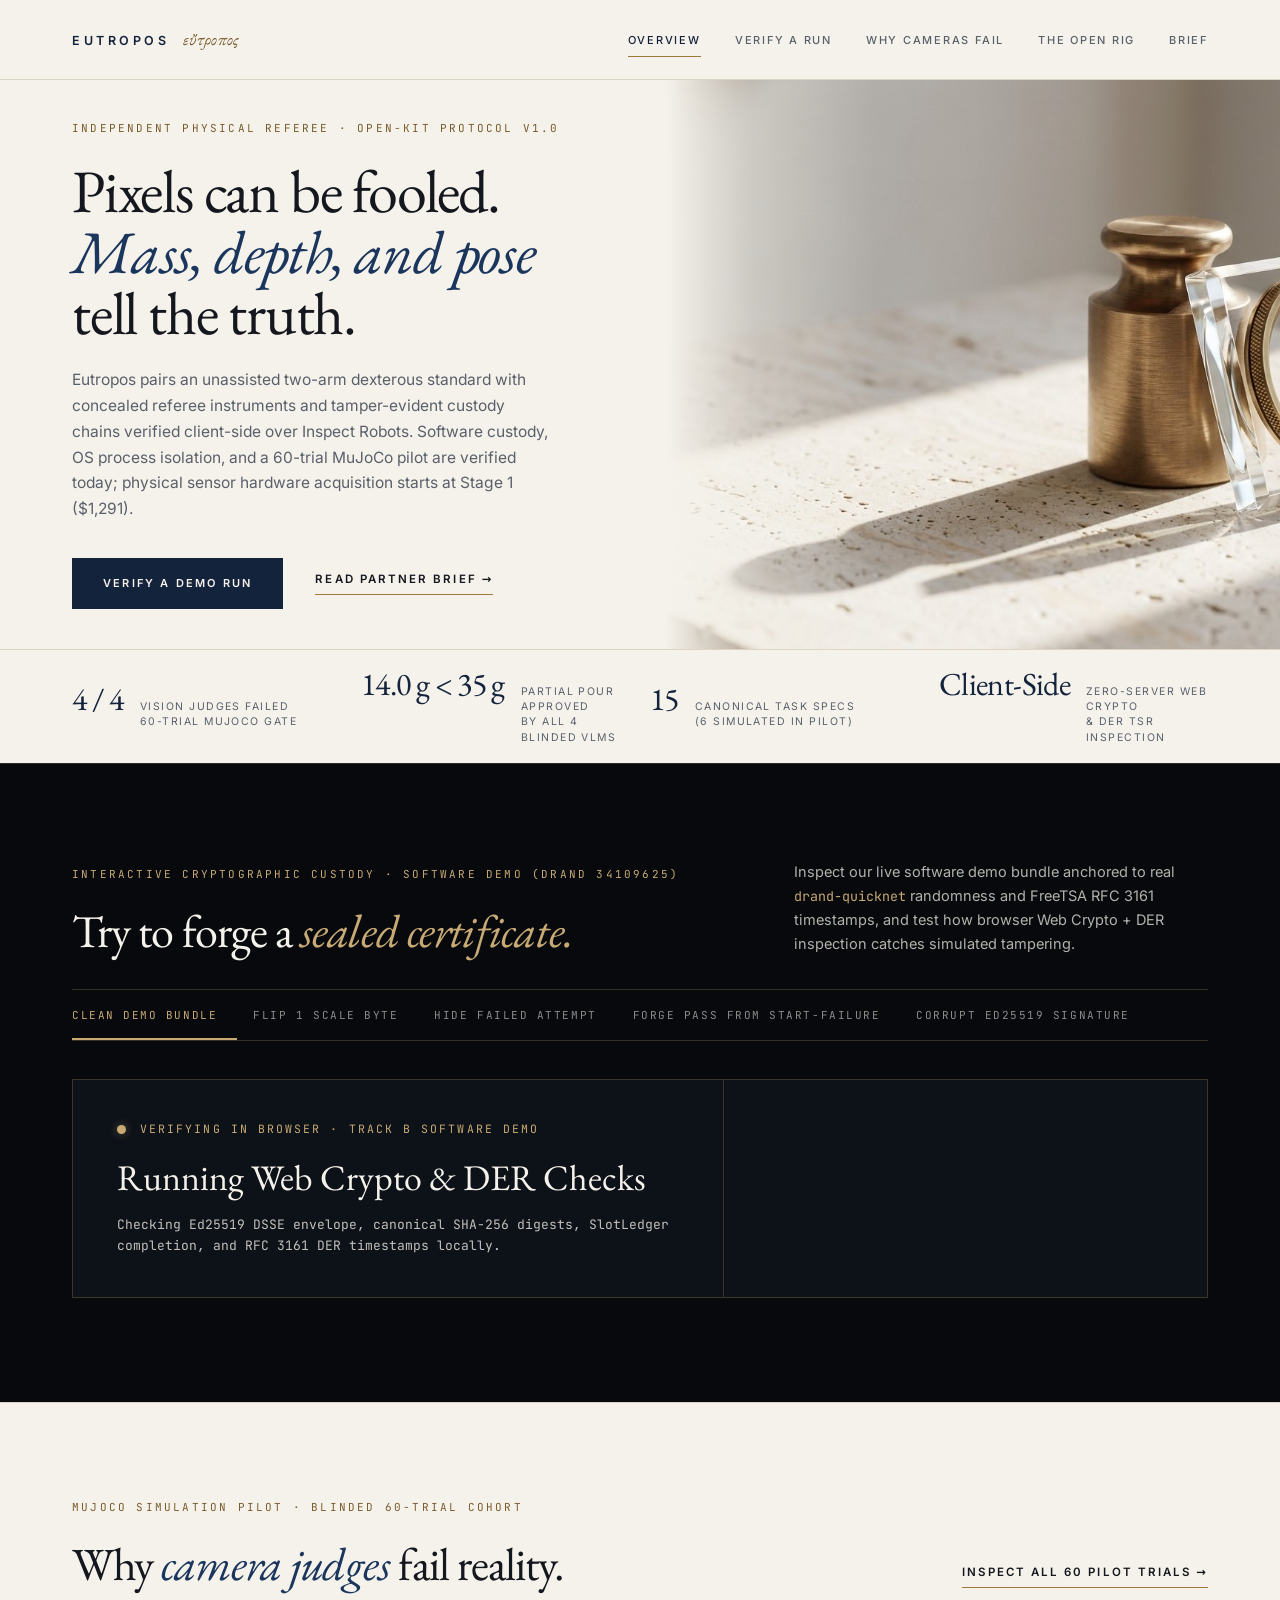
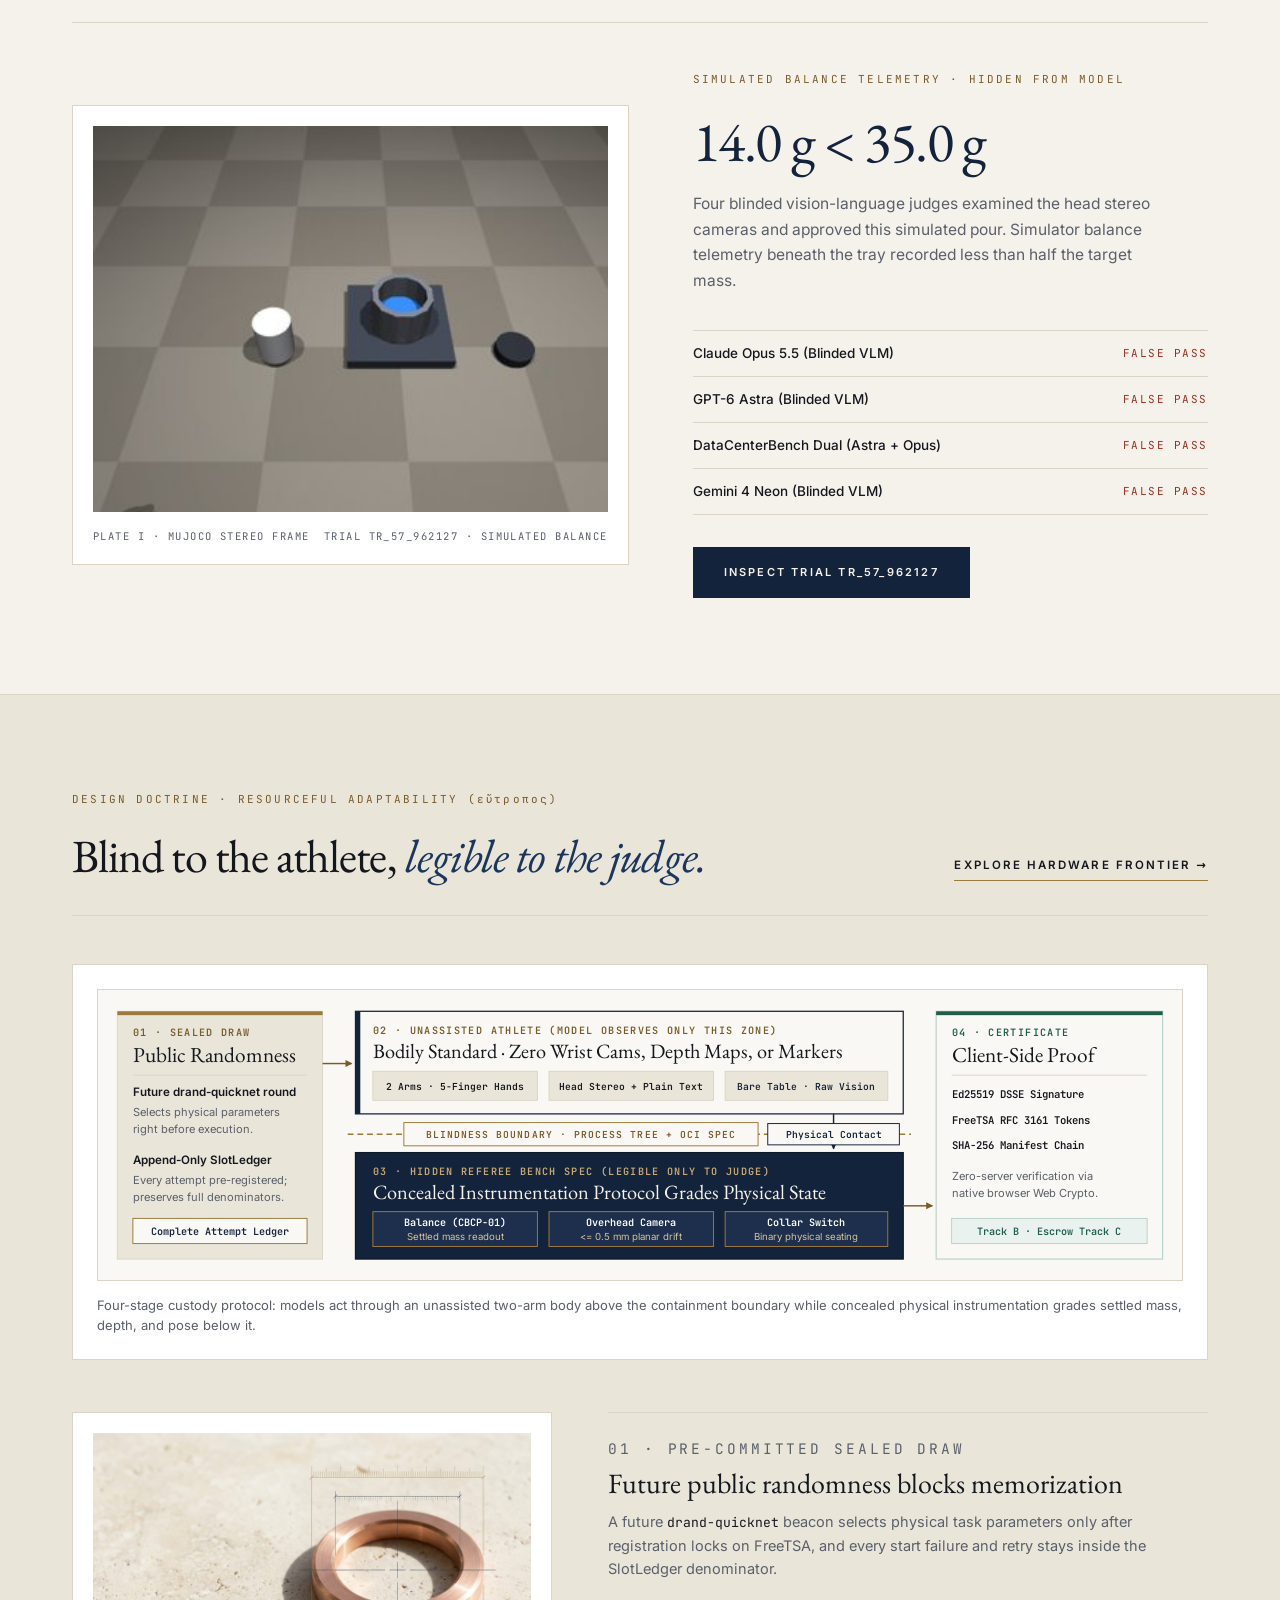
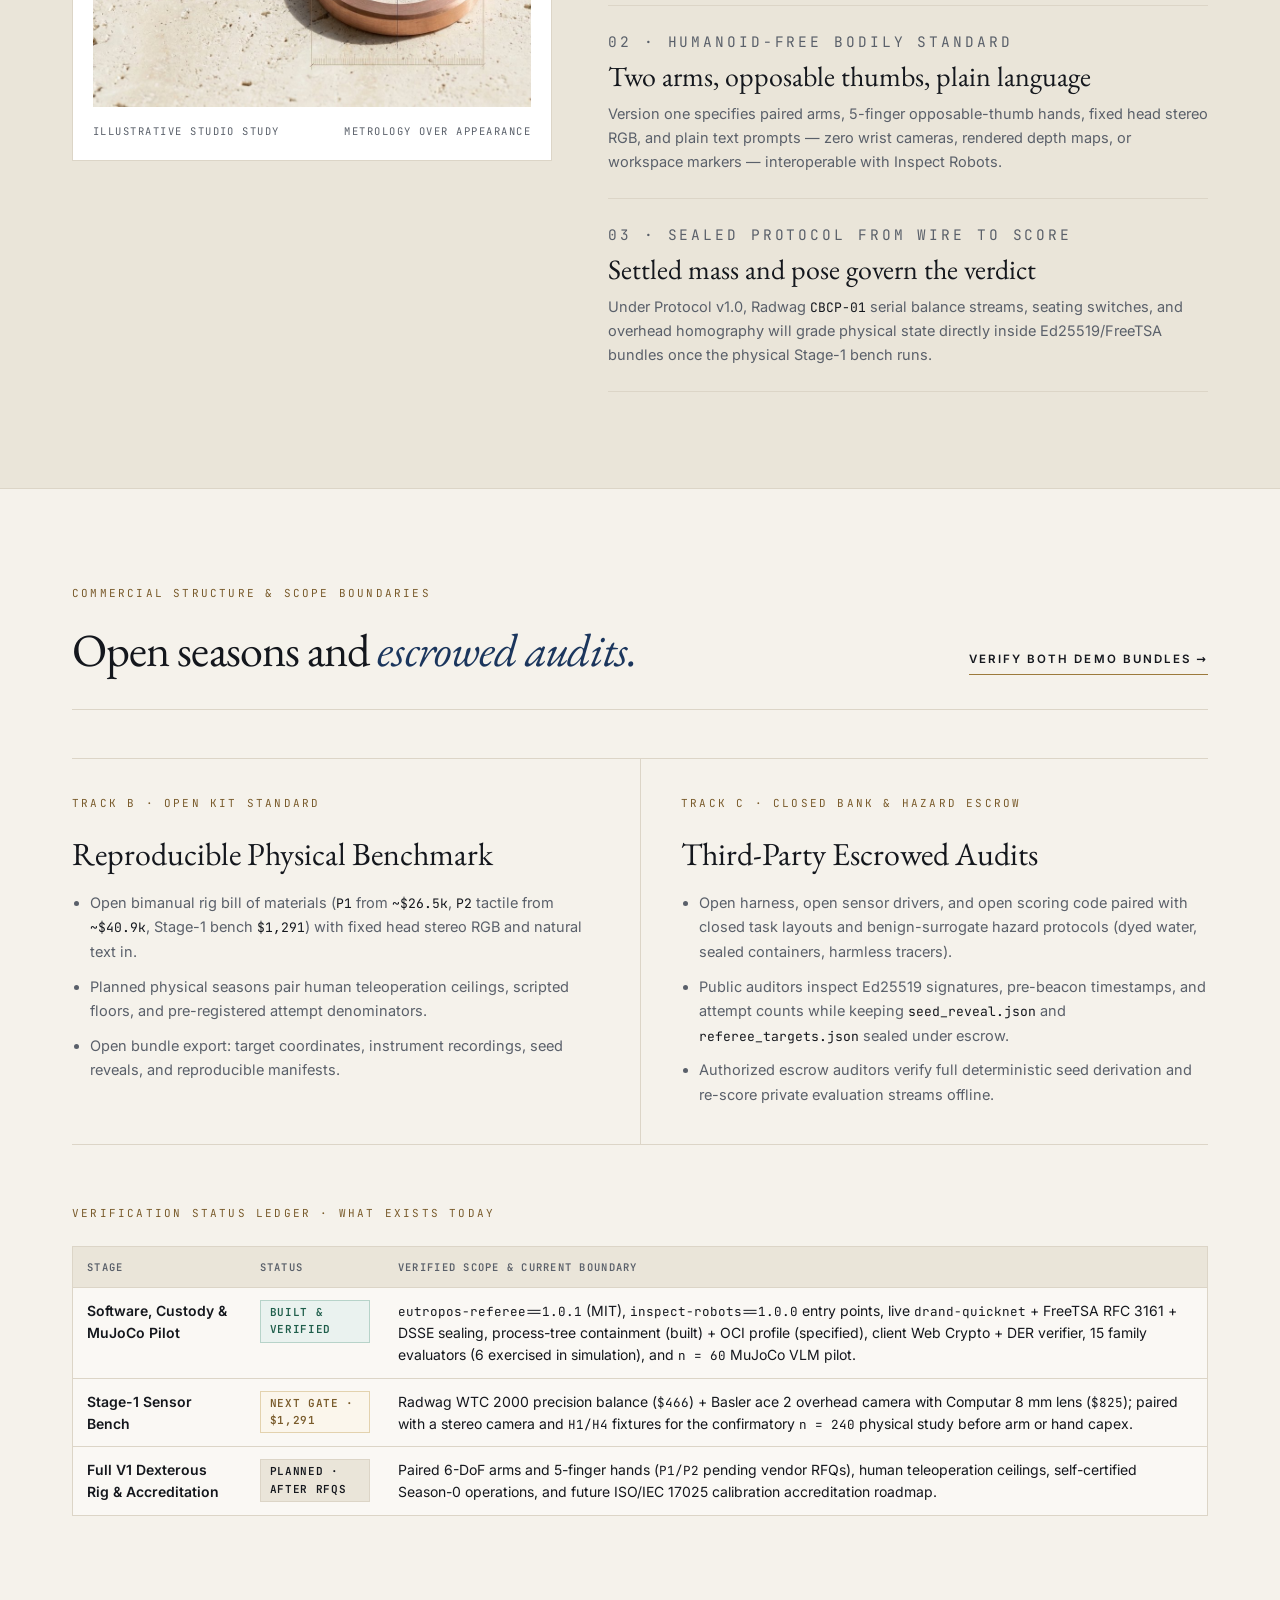
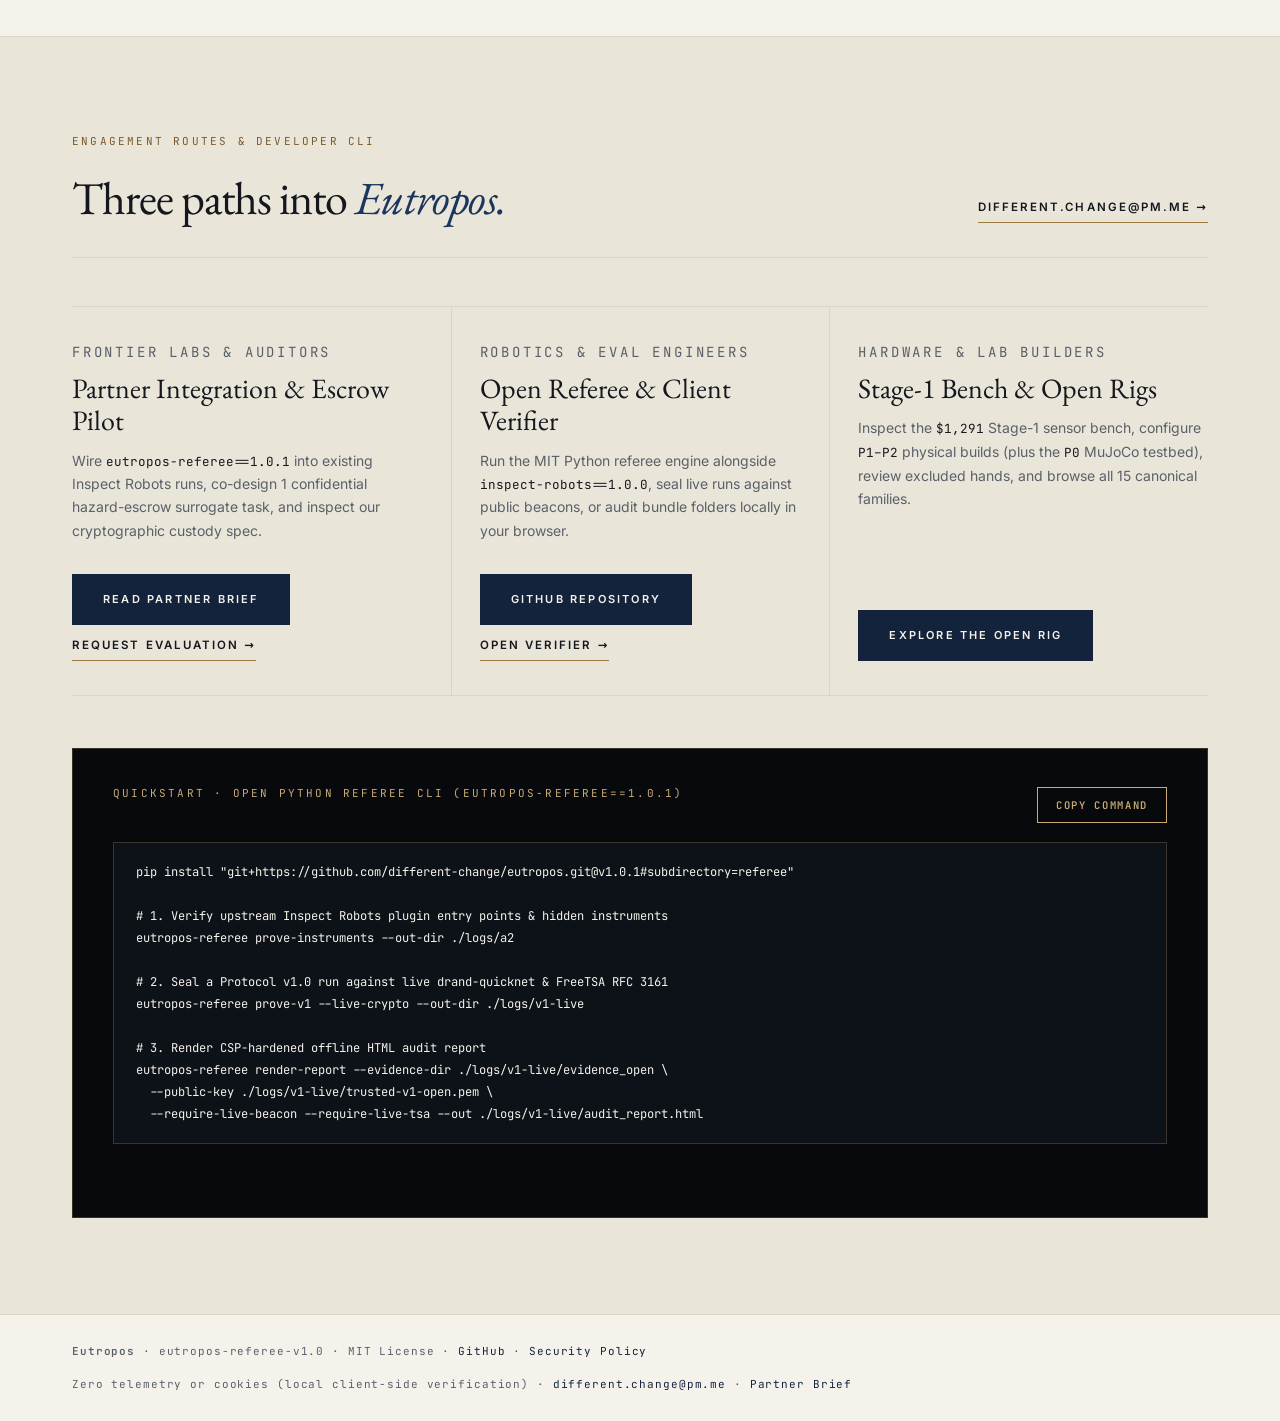
==== commit 485237ac: "site: replace Band 5 heading with plain copy" ====
--- a/site/index.html
+++ b/site/index.html
@@ -353,7 +353,7 @@
         <div class="gallery-header">
           <div>
             <p class="stamp stamp-light">Commercial Structure &amp; Scope Boundaries</p>
-            <h2 class="atelier-h2">Two certification tracks, <em>one custody layer.</em></h2>
+            <h2 class="atelier-h2">Open seasons and <em>escrowed audits.</em></h2>
           </div>
           <a class="link-editorial" href="verify.html">Verify Both Demo Bundles &rarr;</a>
         </div>
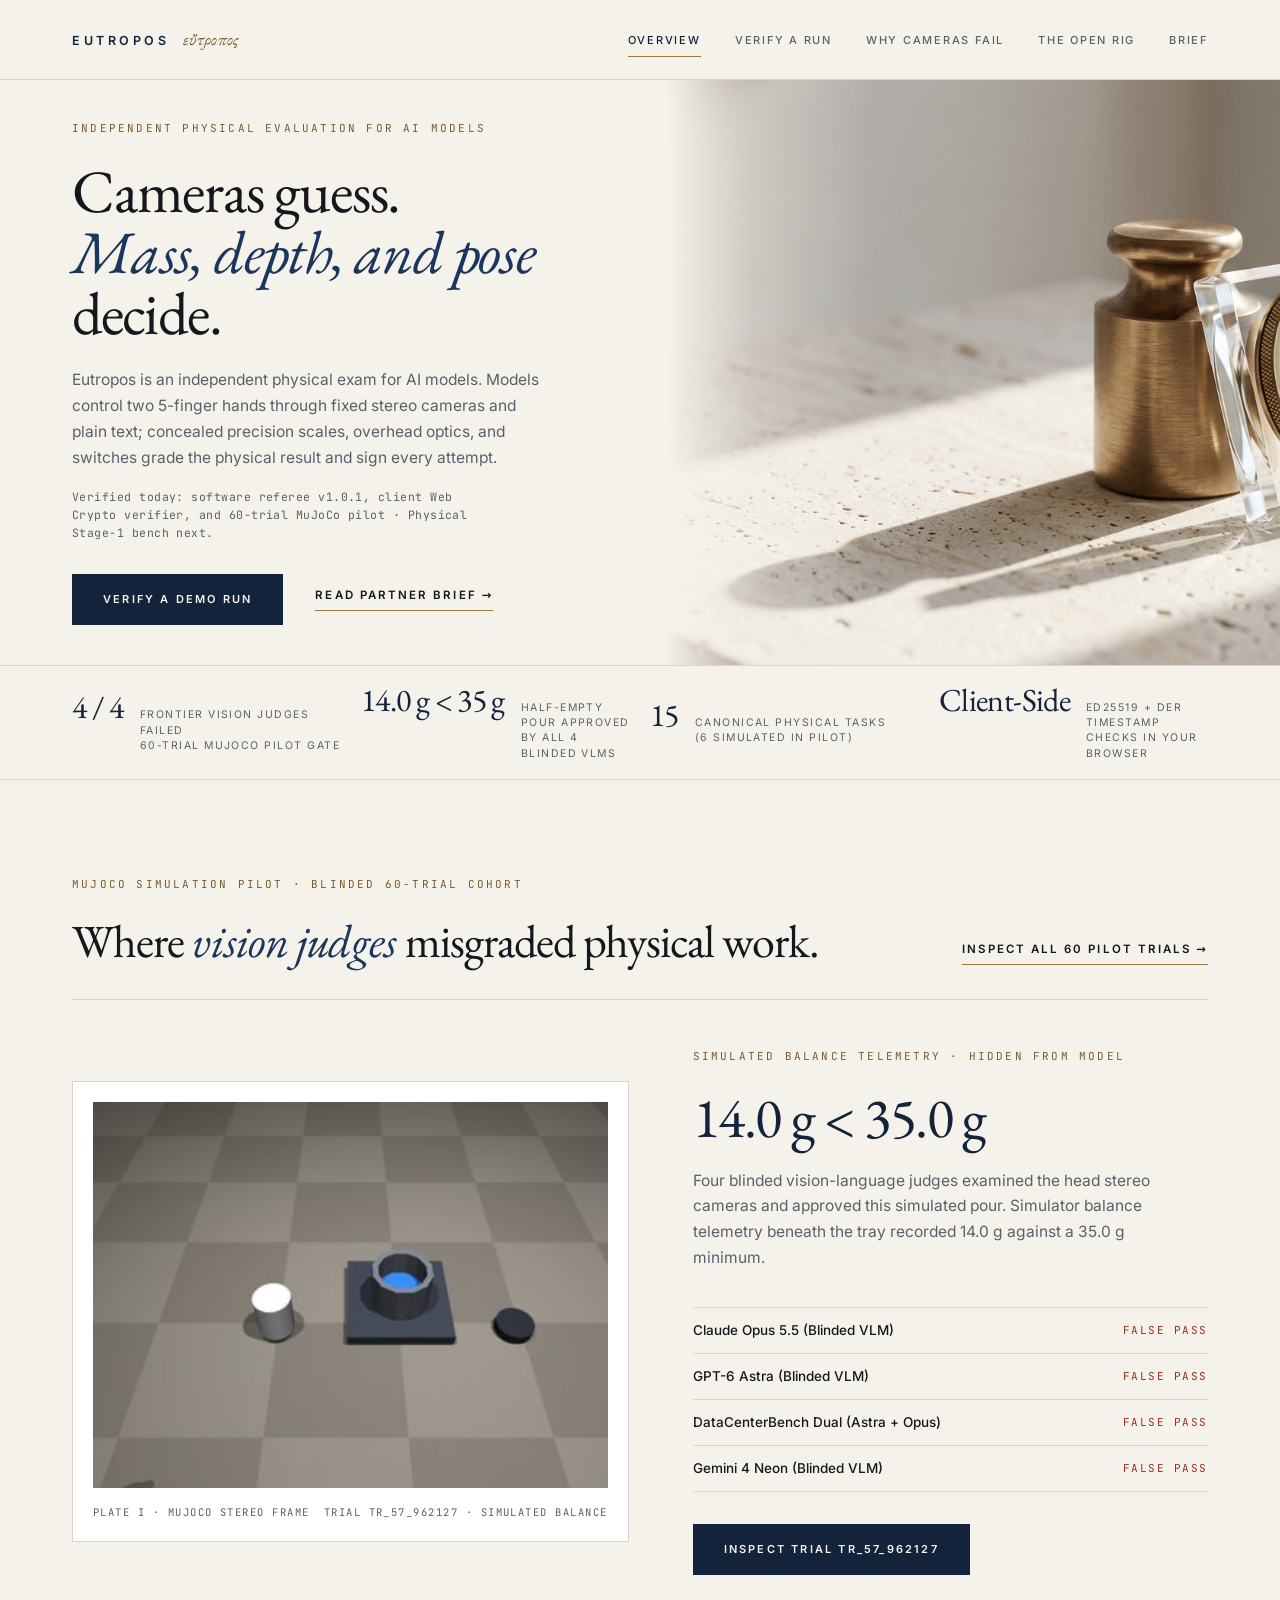
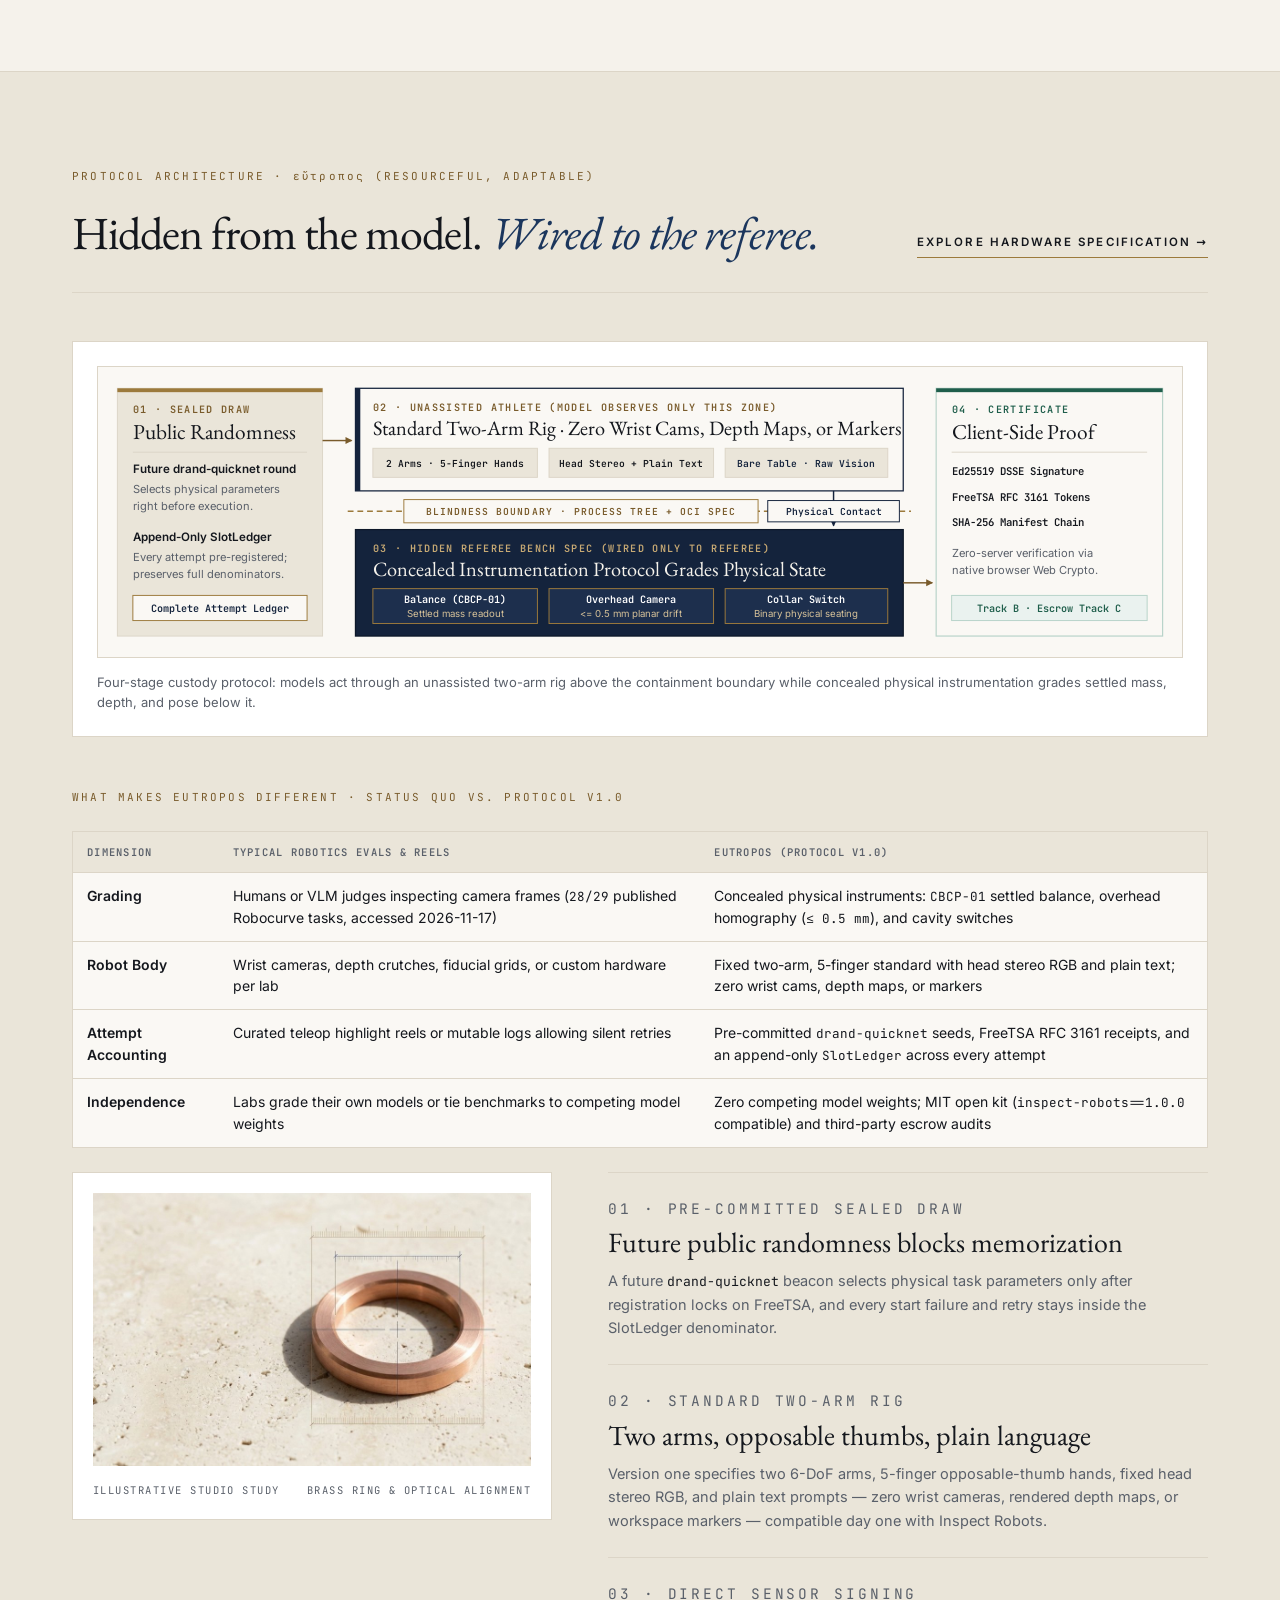
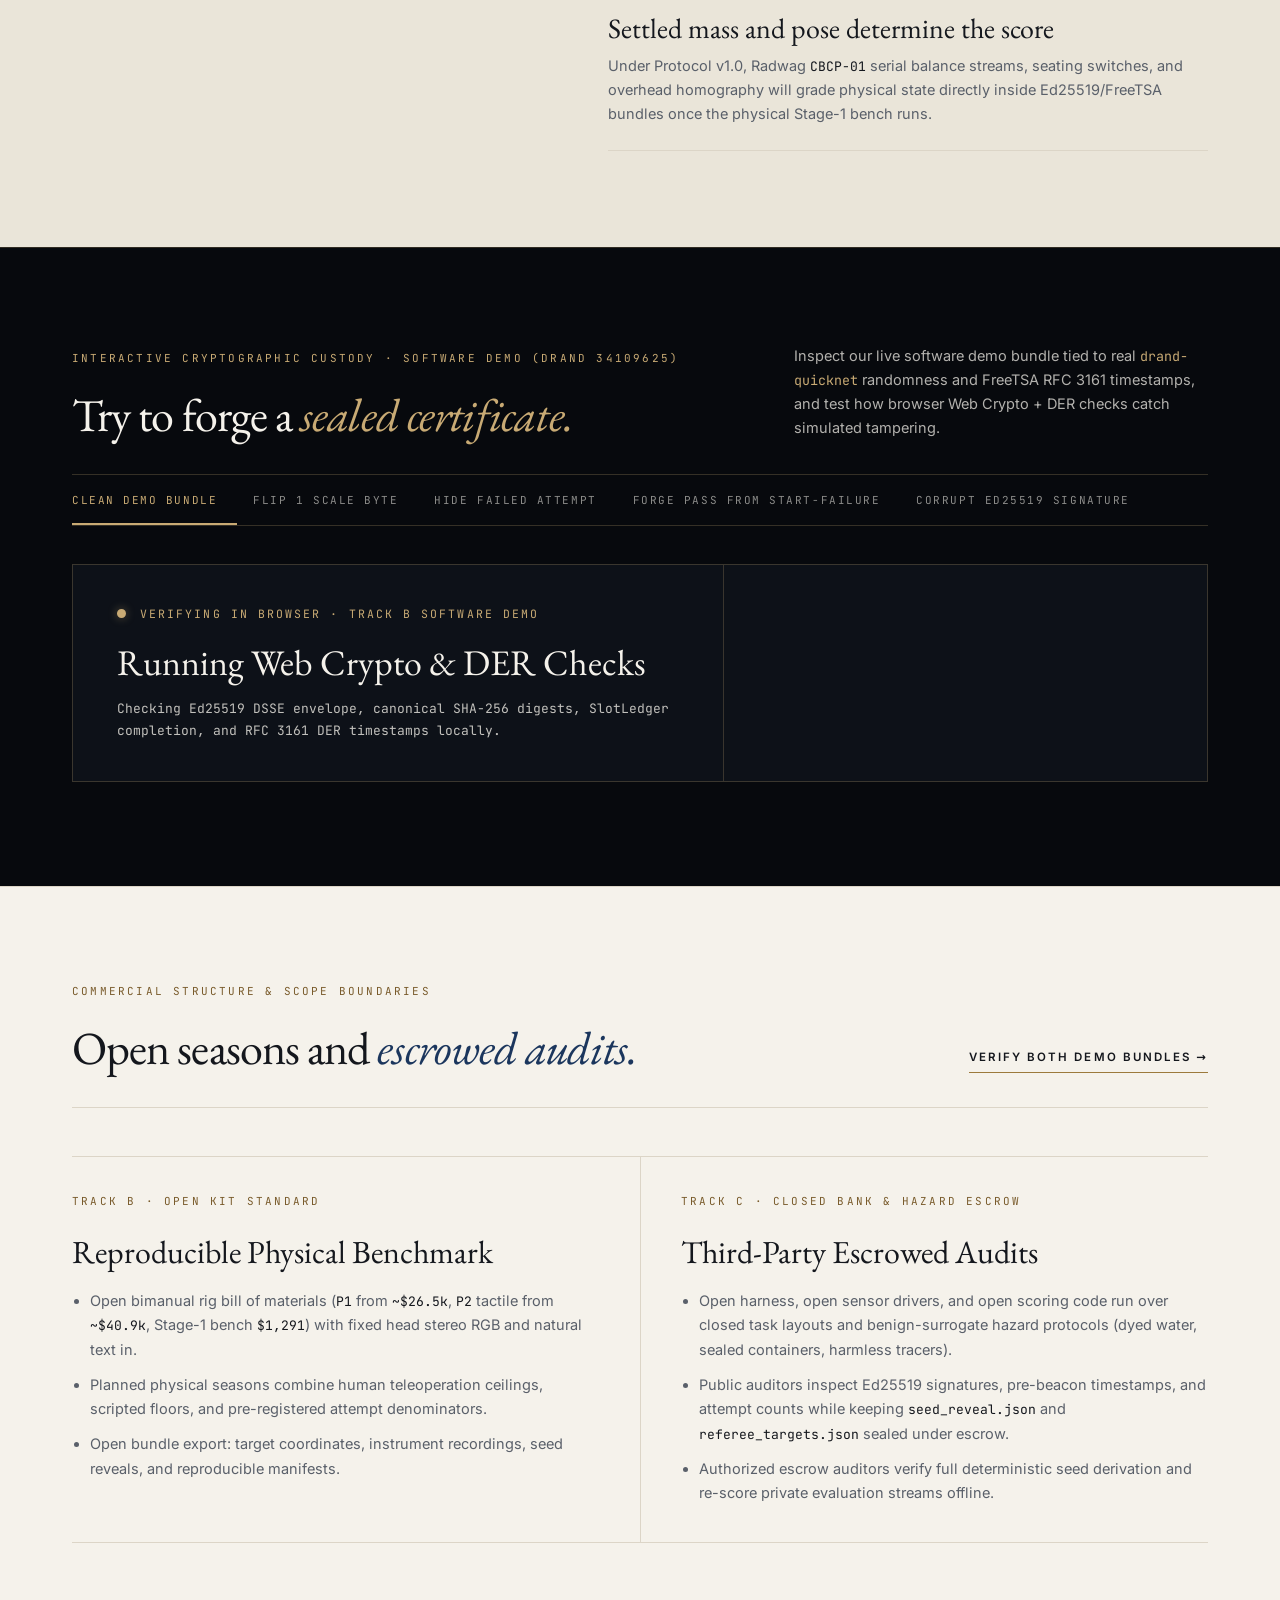
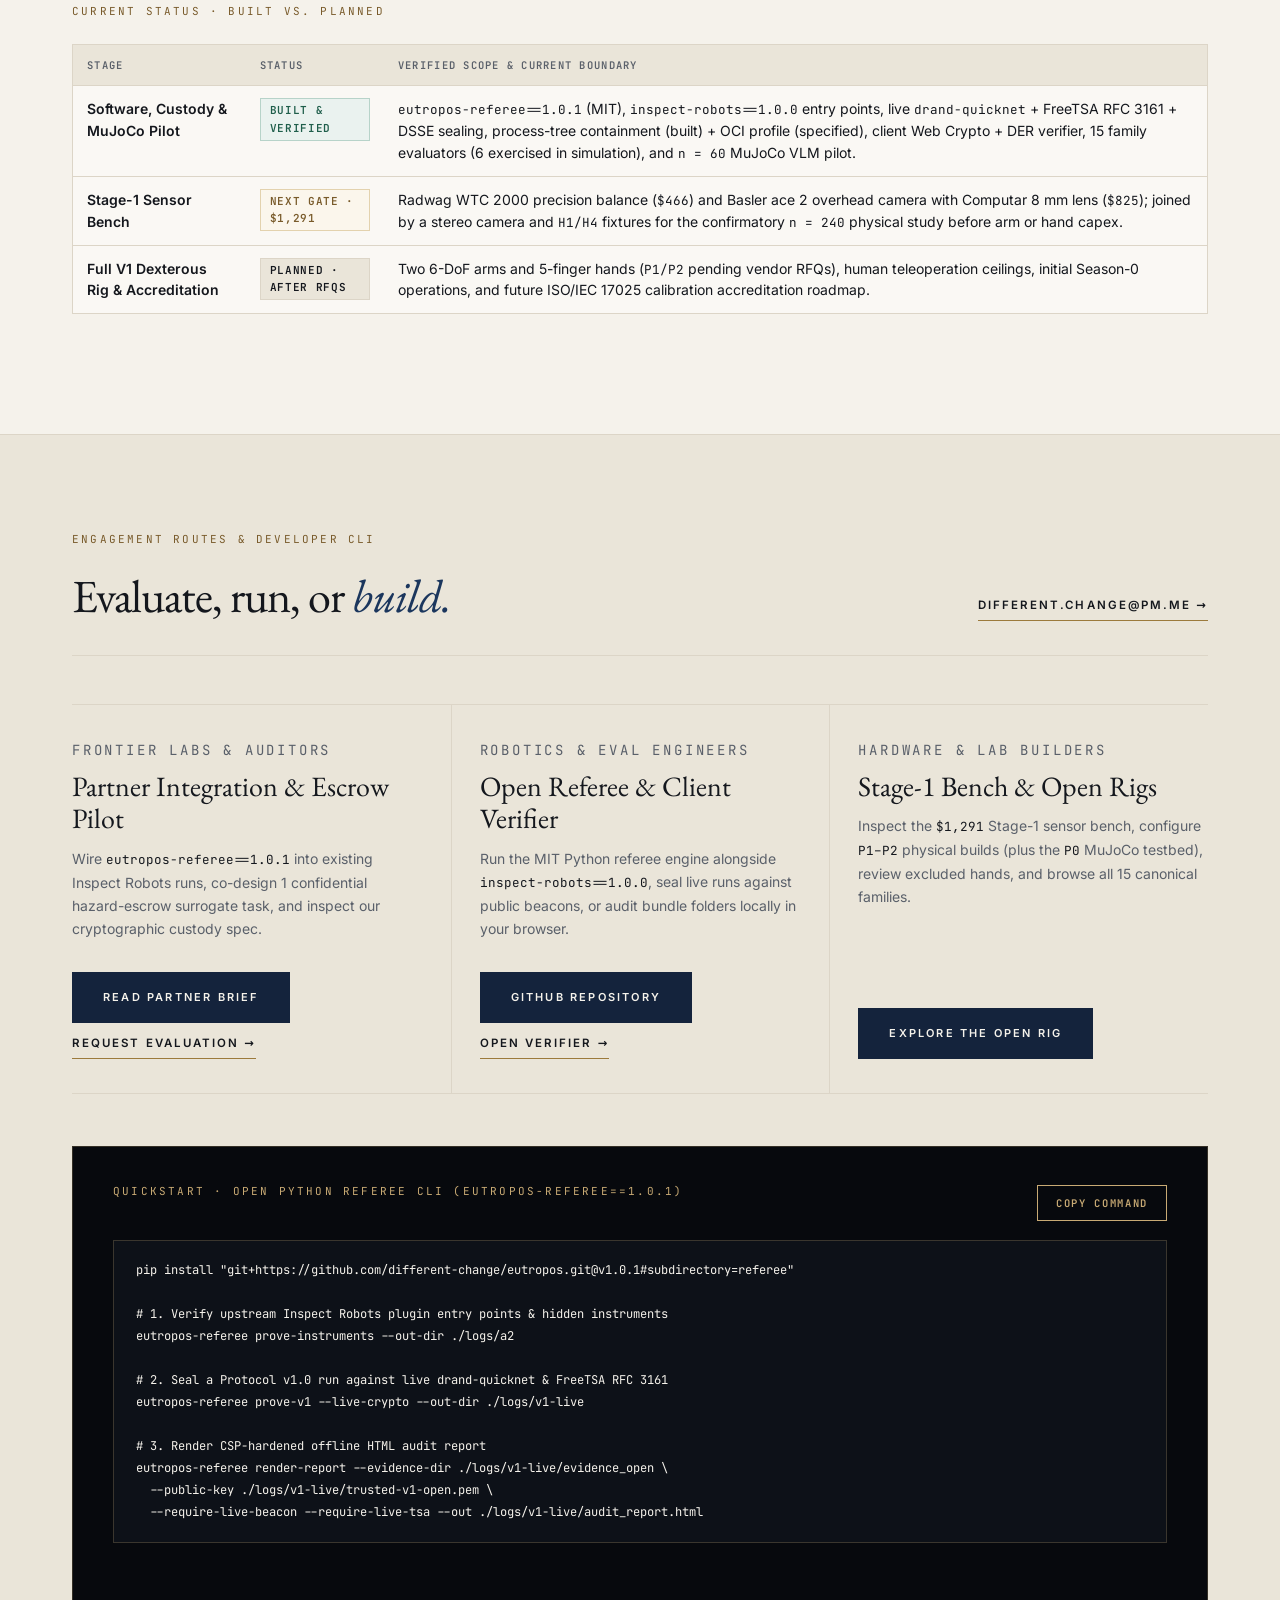
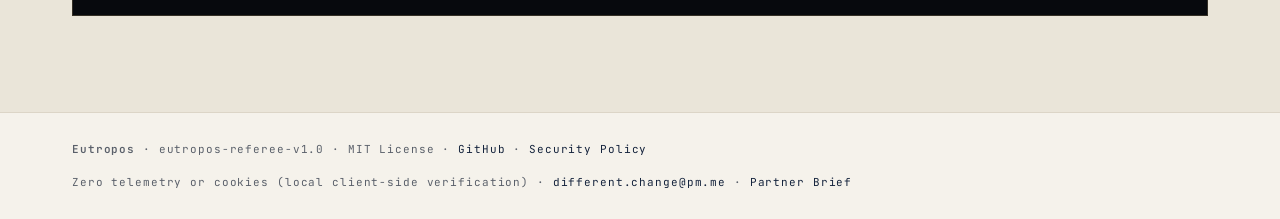
==== commit 8871b347: "eutropos: release v1.0.1 referee engine, DER web verifier, and unified site" ====
--- a/site/index.html
+++ b/site/index.html
@@ -5,19 +5,19 @@
   <meta name="viewport" content="width=device-width, initial-scale=1"/>
   <meta http-equiv="Content-Security-Policy" content="default-src 'self'; script-src 'self'; style-src 'self'; img-src 'self' data:; connect-src 'self'; object-src 'none'; base-uri 'self'; form-action 'none'"/>
   <title>Eutropos — Independent Physical Referee &amp; Open-Kit Standard</title>
-  <meta name="description" content="Independent physical referee for embodied AI: unassisted two-arm manipulation graded by concealed physical instrumentation and tamper-evident Web Crypto certificates compatible with Inspect Robots."/>
+  <meta name="description" content="Independent physical exam for AI models: two 5-finger hands, concealed scales and switches, and client-side Web Crypto receipts."/>
   <meta name="theme-color" content="#F5F2EB"/>
   <link rel="canonical" href="https://different-change.github.io/eutropos/"/>
   <link rel="icon" href="favicon.svg" type="image/svg+xml"/>
   <link rel="apple-touch-icon" href="apple-touch-icon.png"/>
   <meta property="og:type" content="website"/>
   <meta property="og:title" content="Eutropos — Independent Physical Referee for Embodied AI"/>
-  <meta property="og:description" content="Pixels can be fooled. Mass, depth, and pose tell the truth. Concealed physical metrology and client-side Web Crypto certificates."/>
+  <meta property="og:description" content="Cameras guess. Mass, depth, and pose decide. Concealed physical metrology and client-side Web Crypto certificates."/>
   <meta property="og:url" content="https://different-change.github.io/eutropos/"/>
   <meta property="og:image" content="https://different-change.github.io/eutropos/img/og-card.jpg"/>
   <meta name="twitter:card" content="summary_large_image"/>
   <meta name="twitter:title" content="Eutropos — Independent Physical Referee for Embodied AI"/>
-  <meta name="twitter:description" content="Unassisted two-arm embodied evaluation with concealed metrology and Ed25519 DSSE certificates."/>
+  <meta name="twitter:description" content="Independent physical exam for AI models with concealed metrology and Ed25519 DSSE certificates."/>
   <meta name="twitter:image" content="https://different-change.github.io/eutropos/img/og-card.jpg"/>
   <script type="application/ld+json">
   {
@@ -66,11 +66,12 @@
     <section class="hero-a">
       <div class="hero-a-stage">
         <div class="hero-a-copy">
-          <p class="stamp stamp-light">Independent Physical Referee &middot; Open-Kit Protocol v1.0</p>
-          <h1 class="display-h1">Pixels can be fooled.<br/><em>Mass, depth, and pose</em><br/>tell the truth.</h1>
+          <p class="stamp stamp-light">Independent Physical Evaluation for AI Models</p>
+          <h1 class="display-h1">Cameras guess.<br/><em>Mass, depth, and pose</em><br/>decide.</h1>
           <p class="atelier-lead">
-            Eutropos pairs an unassisted two-arm dexterous standard with concealed referee instruments and tamper-evident custody chains verified client-side over Inspect Robots. Software custody, OS process isolation, and a 60-trial MuJoCo pilot are verified today; physical sensor hardware acquisition starts at Stage 1 ($1,291).
+            Eutropos is an independent physical exam for AI models. Models control two 5-finger hands through fixed stereo cameras and plain text; concealed precision scales, overhead optics, and switches grade the physical result and sign every attempt.
           </p>
+          <p class="hero-scope">Verified today: software referee v1.0.1, client Web Crypto verifier, and 60-trial MuJoCo pilot &middot; Physical Stage-1 bench next.</p>
           <div class="cta-row">
             <a class="btn-monolith-dark" href="#tamper-lab">Verify a Demo Run</a>
             <a class="link-editorial" href="../pitch/deck.html?track=partner">Read Partner Brief &rarr;</a>
@@ -85,68 +86,31 @@
         <div class="horizon-strip-inner">
           <div class="horizon-cell">
             <span class="horizon-num">4 / 4</span>
-            <span class="horizon-desc">Vision judges failed<br/>60-trial MuJoCo gate</span>
+            <span class="horizon-desc">Frontier vision judges failed<br/>60-trial MuJoCo pilot gate</span>
           </div>
           <div class="horizon-cell">
             <span class="horizon-num">14.0 g &lt; 35 g</span>
-            <span class="horizon-desc">Partial pour approved<br/>by all 4 blinded VLMs</span>
+            <span class="horizon-desc">Half-empty pour approved<br/>by all 4 blinded VLMs</span>
           </div>
           <div class="horizon-cell">
             <span class="horizon-num">15</span>
-            <span class="horizon-desc">Canonical task specs<br/>(6 simulated in pilot)</span>
+            <span class="horizon-desc">Canonical physical tasks<br/>(6 simulated in pilot)</span>
           </div>
           <div class="horizon-cell">
             <span class="horizon-num">Client-Side</span>
-            <span class="horizon-desc">Zero-server Web Crypto<br/>&amp; DER TSR inspection</span>
+            <span class="horizon-desc">Ed25519 + DER timestamp<br/>checks in your browser</span>
           </div>
         </div>
       </div>
     </section>
 
-    <!-- BAND 2: DEEP OBSIDIAN CRYPTOGRAPHIC VAULT -->
-    <section class="vault-band" id="tamper-lab" aria-label="Interactive Cryptographic Vault">
-      <div class="vault-inner">
-        <div class="vault-head">
-          <div>
-            <p class="stamp stamp-dark">Interactive Cryptographic Custody &middot; Software Demo (drand 34109625)</p>
-            <h2 class="vault-h2">Try to forge a <em>sealed certificate.</em></h2>
-          </div>
-          <p class="vault-sub">
-            Inspect our live software demo bundle anchored to real <span class="mono-inline-dark">drand-quicknet</span> randomness and FreeTSA RFC 3161 timestamps, and test how browser Web Crypto + DER inspection catches simulated tampering.
-          </p>
-        </div>
-
-        <div class="vault-selector" role="group" aria-label="Tamper Attack Simulations">
-          <button class="vault-tab is-active" id="home-btn-reset" type="button" aria-pressed="true">Clean Demo Bundle</button>
-          <button class="vault-tab" data-home-tamper="scale_byte_flip" type="button" aria-pressed="false">Flip 1 Scale Byte</button>
-          <button class="vault-tab" data-home-tamper="hide_start_failure" type="button" aria-pressed="false">Hide Failed Attempt</button>
-          <button class="vault-tab" data-home-tamper="forge_ledger_pass" type="button" aria-pressed="false">Forge Pass From Start-Failure</button>
-          <button class="vault-tab" data-home-tamper="swap_cert_bytes" type="button" aria-pressed="false">Corrupt Ed25519 Signature</button>
-        </div>
-
-        <div id="home-live-summary" class="vault-console is-pending" aria-live="polite">
-          <div class="vault-readout">
-            <div class="vault-status-row">
-              <span class="status-dot"></span>
-              <span>VERIFYING IN BROWSER</span>
-            </div>
-            <h3 class="vault-verdict">Running Web Crypto &amp; DER Checks</h3>
-            <p class="vault-detail">Checking signed manifest chain, simulated bench logs, DER timestamp imprints, and beacon seed.</p>
-          </div>
-        </div>
-        <noscript>
-          <p class="vault-detail">Enable JavaScript for interactive Web Crypto checks, or verify via CLI: <span class="mono-inline-dark">eutropos-referee verify --evidence-dir ...</span></p>
-        </noscript>
-      </div>
-    </section>
-
-    <!-- BAND 3: SUNLIT EVIDENCE GALLERY -->
-    <section class="atelier-band" aria-label="Experimental Proof Gallery">
+    <!-- BAND 2: SUNLIT EVIDENCE GALLERY -->
+    <section class="atelier-band" id="evidence-gallery" aria-label="Experimental Proof Gallery">
       <div class="atelier-inner">
         <div class="gallery-header">
           <div>
             <p class="stamp stamp-light">MuJoCo Simulation Pilot &middot; Blinded 60-Trial Cohort</p>
-            <h2 class="atelier-h2">Why <em>camera judges</em> fail reality.</h2>
+            <h2 class="atelier-h2">Where <em>vision judges</em> misgraded physical work.</h2>
           </div>
           <a class="link-editorial" href="a4-study.html#a4-trials-section">Inspect All 60 Pilot Trials &rarr;</a>
         </div>
@@ -164,7 +128,7 @@
             <p class="stamp stamp-light">Simulated Balance Telemetry &middot; Hidden From Model</p>
             <div class="mass-monument">14.0 g &lt; 35.0 g</div>
             <p class="atelier-lead">
-              Four blinded vision-language judges examined the head stereo cameras and approved this simulated pour. Simulator balance telemetry beneath the tray recorded less than half the target mass.
+              Four blinded vision-language judges examined the head stereo cameras and approved this simulated pour. Simulator balance telemetry beneath the tray recorded 14.0 g against a 35.0 g minimum.
             </p>
             <div class="judge-ledger">
               <div class="judge-row">
@@ -190,20 +154,20 @@
       </div>
     </section>
 
-    <!-- BAND 4: ARCHITECTURE & DOCTRINE -->
-    <section class="atelier-band-alt" aria-label="Architecture and Design Doctrine">
+    <!-- BAND 3: ARCHITECTURE, COMPARISON & PROTOCOL DESIGN -->
+    <section class="atelier-band-alt" aria-label="Architecture and Protocol Design">
       <div class="atelier-inner">
         <div class="gallery-header">
           <div>
-            <p class="stamp stamp-light">Design Doctrine &middot; Resourceful Adaptability (<span lang="grc">εὔτροπος</span>)</p>
-            <h2 class="atelier-h2">Blind to the athlete, <em>legible to the judge.</em></h2>
-          </div>
-          <a class="link-editorial" href="rig.html">Explore Hardware Frontier &rarr;</a>
+            <p class="stamp stamp-light">Protocol Architecture &middot; <span lang="grc">εὔτροπος</span> (Resourceful, Adaptable)</p>
+            <h2 class="atelier-h2">Hidden from the model. <em>Wired to the referee.</em></h2>
+          </div>
+          <a class="link-editorial" href="rig.html">Explore Hardware Specification &rarr;</a>
         </div>
 
         <figure class="schematic-plate">
           <svg class="schematic-svg" xmlns="http://www.w3.org/2000/svg" viewBox="0 0 1120 300" width="1120" height="300" role="img" aria-labelledby="schematic-title schematic-desc">
-            <title id="schematic-title">Eutropos Architecture: Blind to the Athlete, Legible to the Judge</title>
+            <title id="schematic-title">Eutropos Architecture: Hidden From the Model, Wired to the Referee</title>
             <desc id="schematic-desc">Four-stage execution and verification architecture showing Stage 01 Sealed Draw, Stage 02 Unassisted Two-Arm Athlete separated by a dashed Blindness Boundary from Stage 03 Hidden Referee Bench metrology specification, flowing into Stage 04 Client-Side Certificate.</desc>
 
             <defs>
@@ -241,7 +205,7 @@
             <rect x="266" y="22" width="566" height="106" fill="#FAF8F4" stroke="#14233C" stroke-width="1.3"/>
             <rect x="266" y="22" width="5" height="106" fill="#14233C"/>
             <text x="284" y="45" fill="#795B2B" font-family="'JetBrains Mono', ui-monospace, monospace" font-size="10.5" font-weight="600" letter-spacing="1.4">02 &middot; UNASSISTED ATHLETE (MODEL OBSERVES ONLY THIS ZONE)</text>
-            <text x="284" y="70" fill="#14171D" font-family="'EB Garamond', Georgia, serif" font-size="21" font-weight="400">Bodily Standard &middot; Zero Wrist Cams, Depth Maps, or Markers</text>
+            <text x="284" y="70" fill="#14171D" font-family="'EB Garamond', Georgia, serif" font-size="21" font-weight="400">Standard Two-Arm Rig &middot; Zero Wrist Cams, Depth Maps, or Markers</text>
 
             <rect x="284" y="84" width="170" height="30" fill="#EAE5D9" stroke="#DCD5C7" stroke-width="1"/>
             <text x="369" y="103" text-anchor="middle" fill="#14171D" font-family="'JetBrains Mono', ui-monospace, monospace" font-size="10" font-weight="600">2 Arms &middot; 5-Finger Hands</text>
@@ -263,7 +227,7 @@
 
             <!-- STAGE 03 -->
             <rect x="266" y="168" width="566" height="110" fill="#14233C" stroke="#0D1829" stroke-width="1.3"/>
-            <text x="284" y="191" fill="#C8AA74" font-family="'JetBrains Mono', ui-monospace, monospace" font-size="10.5" font-weight="600" letter-spacing="1.4">03 &middot; HIDDEN REFEREE BENCH SPEC (LEGIBLE ONLY TO JUDGE)</text>
+            <text x="284" y="191" fill="#C8AA74" font-family="'JetBrains Mono', ui-monospace, monospace" font-size="10.5" font-weight="600" letter-spacing="1.4">03 &middot; HIDDEN REFEREE BENCH SPEC (WIRED ONLY TO REFEREE)</text>
             <text x="284" y="216" fill="#F5F2EB" font-family="'EB Garamond', Georgia, serif" font-size="21" font-weight="400">Concealed Instrumentation Protocol Grades Physical State</text>
 
             <rect x="284" y="229" width="170" height="36" fill="#1D2F4D" stroke="#9C7A3C" stroke-width="1"/>
@@ -314,15 +278,50 @@
               <p>Ed25519 DSSE envelope, FreeTSA RFC 3161 receipts, and SHA-256 chains checked client-side or with Python CLI.</p>
             </div>
           </div>
-          <figcaption>Four-stage custody protocol: models act through an unassisted two-arm body above the containment boundary while concealed physical instrumentation grades settled mass, depth, and pose below it.</figcaption>
+          <figcaption>Four-stage custody protocol: models act through an unassisted two-arm rig above the containment boundary while concealed physical instrumentation grades settled mass, depth, and pose below it.</figcaption>
         </figure>
+
+        <p class="stamp stamp-light">What Makes Eutropos Different &middot; Status Quo vs. Protocol v1.0</p>
+        <div class="table-wrap" role="region" aria-label="Typical Robotics Evals vs. Eutropos" tabindex="0">
+          <table>
+            <thead>
+              <tr>
+                <th>Dimension</th>
+                <th>Typical Robotics Evals &amp; Reels</th>
+                <th>Eutropos (Protocol v1.0)</th>
+              </tr>
+            </thead>
+            <tbody>
+              <tr>
+                <td><strong>Grading</strong></td>
+                <td>Humans or VLM judges inspecting camera frames (<span class="mono-inline">28/29</span> published Robocurve tasks, accessed 2026-11-17)</td>
+                <td>Concealed physical instruments: <span class="mono-inline">CBCP-01</span> settled balance, overhead homography (<span class="mono-inline">&le; 0.5 mm</span>), and cavity switches</td>
+              </tr>
+              <tr>
+                <td><strong>Robot Body</strong></td>
+                <td>Wrist cameras, depth crutches, fiducial grids, or custom hardware per lab</td>
+                <td>Fixed two-arm, 5-finger standard with head stereo RGB and plain text; zero wrist cams, depth maps, or markers</td>
+              </tr>
+              <tr>
+                <td><strong>Attempt Accounting</strong></td>
+                <td>Curated teleop highlight reels or mutable logs allowing silent retries</td>
+                <td>Pre-committed <span class="mono-inline">drand-quicknet</span> seeds, FreeTSA RFC 3161 receipts, and an append-only <span class="mono-inline">SlotLedger</span> across every attempt</td>
+              </tr>
+              <tr>
+                <td><strong>Independence</strong></td>
+                <td>Labs grade their own models or tie benchmarks to competing model weights</td>
+                <td>Zero competing model weights; MIT open kit (<span class="mono-inline">inspect-robots==1.0.0</span> compatible) and third-party escrow audits</td>
+              </tr>
+            </tbody>
+          </table>
+        </div>
 
         <div class="doctrine-grid">
           <div class="plate-frame">
             <img src="img/ionic-caliper-coin.jpg" width="960" height="600" loading="lazy" alt="Illustrative studio artwork: brass metrology ring measured by optical alignment lines on limestone"/>
             <div class="plate-meta">
               <span>Illustrative Studio Study</span>
-              <span>Metrology Over Appearance</span>
+              <span>Brass Ring &amp; Optical Alignment</span>
             </div>
           </div>
 
@@ -333,17 +332,54 @@
               <p>A future <span class="mono-inline">drand-quicknet</span> beacon selects physical task parameters only after registration locks on FreeTSA, and every start failure and retry stays inside the SlotLedger denominator.</p>
             </article>
             <article class="doctrine-item">
-              <p class="stamp stamp-light">02 &middot; Humanoid-Free Bodily Standard</p>
+              <p class="stamp stamp-light">02 &middot; Standard Two-Arm Rig</p>
               <h3>Two arms, opposable thumbs, plain language</h3>
-              <p>Version one specifies paired arms, 5-finger opposable-thumb hands, fixed head stereo RGB, and plain text prompts &mdash; zero wrist cameras, rendered depth maps, or workspace markers &mdash; interoperable with Inspect Robots.</p>
+              <p>Version one specifies two 6-DoF arms, 5-finger opposable-thumb hands, fixed head stereo RGB, and plain text prompts &mdash; zero wrist cameras, rendered depth maps, or workspace markers &mdash; compatible day one with Inspect Robots.</p>
             </article>
             <article class="doctrine-item">
-              <p class="stamp stamp-light">03 &middot; Sealed Protocol From Wire To Score</p>
-              <h3>Settled mass and pose govern the verdict</h3>
+              <p class="stamp stamp-light">03 &middot; Direct Sensor Signing</p>
+              <h3>Settled mass and pose determine the score</h3>
               <p>Under Protocol v1.0, Radwag <span class="mono-inline">CBCP-01</span> serial balance streams, seating switches, and overhead homography will grade physical state directly inside Ed25519/FreeTSA bundles once the physical Stage-1 bench runs.</p>
             </article>
           </div>
         </div>
+      </div>
+    </section>
+
+    <!-- BAND 4: DEEP OBSIDIAN CRYPTOGRAPHIC VAULT -->
+    <section class="vault-band" id="tamper-lab" aria-label="Interactive Cryptographic Vault">
+      <div class="vault-inner">
+        <div class="vault-head">
+          <div>
+            <p class="stamp stamp-dark">Interactive Cryptographic Custody &middot; Software Demo (drand 34109625)</p>
+            <h2 class="vault-h2">Try to forge a <em>sealed certificate.</em></h2>
+          </div>
+          <p class="vault-sub">
+            Inspect our live software demo bundle tied to real <span class="mono-inline-dark">drand-quicknet</span> randomness and FreeTSA RFC 3161 timestamps, and test how browser Web Crypto + DER checks catch simulated tampering.
+          </p>
+        </div>
+
+        <div class="vault-selector" role="group" aria-label="Tamper Attack Simulations">
+          <button class="vault-tab is-active" id="home-btn-reset" type="button" aria-pressed="true">Clean Demo Bundle</button>
+          <button class="vault-tab" data-home-tamper="scale_byte_flip" type="button" aria-pressed="false">Flip 1 Scale Byte</button>
+          <button class="vault-tab" data-home-tamper="hide_start_failure" type="button" aria-pressed="false">Hide Failed Attempt</button>
+          <button class="vault-tab" data-home-tamper="forge_ledger_pass" type="button" aria-pressed="false">Forge Pass From Start-Failure</button>
+          <button class="vault-tab" data-home-tamper="swap_cert_bytes" type="button" aria-pressed="false">Corrupt Ed25519 Signature</button>
+        </div>
+
+        <div id="home-live-summary" class="vault-console is-pending" aria-live="polite">
+          <div class="vault-readout">
+            <div class="vault-status-row">
+              <span class="status-dot"></span>
+              <span>VERIFYING IN BROWSER</span>
+            </div>
+            <h3 class="vault-verdict">Running Web Crypto &amp; DER Checks</h3>
+            <p class="vault-detail">Checking signed manifest chain, simulated bench logs, DER timestamp imprints, and beacon seed.</p>
+          </div>
+        </div>
+        <noscript>
+          <p class="vault-detail">Enable JavaScript for interactive Web Crypto checks, or verify via CLI: <span class="mono-inline-dark">eutropos-referee verify --evidence-dir ...</span></p>
+        </noscript>
       </div>
     </section>
 
@@ -364,7 +400,7 @@
             <h3>Reproducible Physical Benchmark</h3>
             <ul>
               <li>Open bimanual rig bill of materials (<span class="mono-inline">P1</span> from <span class="mono-inline">~$26.5k</span>, <span class="mono-inline">P2</span> tactile from <span class="mono-inline">~$40.9k</span>, Stage-1 bench <span class="mono-inline">$1,291</span>) with fixed head stereo RGB and natural text in.</li>
-              <li>Planned physical seasons pair human teleoperation ceilings, scripted floors, and pre-registered attempt denominators.</li>
+              <li>Planned physical seasons combine human teleoperation ceilings, scripted floors, and pre-registered attempt denominators.</li>
               <li>Open bundle export: target coordinates, instrument recordings, seed reveals, and reproducible manifests.</li>
             </ul>
           </article>
@@ -372,15 +408,15 @@
             <p class="stamp stamp-light">Track C &middot; Closed Bank &amp; Hazard Escrow</p>
             <h3>Third-Party Escrowed Audits</h3>
             <ul>
-              <li>Open harness, open sensor drivers, and open scoring code paired with closed task layouts and benign-surrogate hazard protocols (dyed water, sealed containers, harmless tracers).</li>
+              <li>Open harness, open sensor drivers, and open scoring code run over closed task layouts and benign-surrogate hazard protocols (dyed water, sealed containers, harmless tracers).</li>
               <li>Public auditors inspect Ed25519 signatures, pre-beacon timestamps, and attempt counts while keeping <span class="mono-inline">seed_reveal.json</span> and <span class="mono-inline">referee_targets.json</span> sealed under escrow.</li>
               <li>Authorized escrow auditors verify full deterministic seed derivation and re-score private evaluation streams offline.</li>
             </ul>
           </article>
         </div>
 
-        <p class="stamp stamp-light">Verification Status Ledger &middot; What Exists Today</p>
-        <div class="table-wrap">
+        <p class="stamp stamp-light">Current Status &middot; Built vs. Planned</p>
+        <div class="table-wrap" role="region" aria-label="Verification Status Ledger" tabindex="0">
           <table>
             <thead>
               <tr>
@@ -398,12 +434,12 @@
               <tr>
                 <td><strong>Stage-1 Sensor Bench</strong></td>
                 <td><span class="badge badge-warn">Next Gate &middot; $1,291</span></td>
-                <td>Radwag WTC 2000 precision balance (<span class="mono-inline">$466</span>) + Basler ace 2 overhead camera with Computar 8 mm lens (<span class="mono-inline">$825</span>); paired with a stereo camera and <span class="mono-inline">H1/H4</span> fixtures for the confirmatory <span class="mono-inline">n = 240</span> physical study before arm or hand capex.</td>
+                <td>Radwag WTC 2000 precision balance (<span class="mono-inline">$466</span>) and Basler ace 2 overhead camera with Computar 8 mm lens (<span class="mono-inline">$825</span>); joined by a stereo camera and <span class="mono-inline">H1/H4</span> fixtures for the confirmatory <span class="mono-inline">n = 240</span> physical study before arm or hand capex.</td>
               </tr>
               <tr>
                 <td><strong>Full V1 Dexterous Rig &amp; Accreditation</strong></td>
                 <td><span class="badge">Planned &middot; After RFQs</span></td>
-                <td>Paired 6-DoF arms and 5-finger hands (<span class="mono-inline">P1/P2</span> pending vendor RFQs), human teleoperation ceilings, self-certified Season-0 operations, and future ISO/IEC 17025 calibration accreditation roadmap.</td>
+                <td>Two 6-DoF arms and 5-finger hands (<span class="mono-inline">P1/P2</span> pending vendor RFQs), human teleoperation ceilings, initial Season-0 operations, and future ISO/IEC 17025 calibration accreditation roadmap.</td>
               </tr>
             </tbody>
           </table>
@@ -411,13 +447,13 @@
       </div>
     </section>
 
-    <!-- BAND 6: THREE DOORS & QUIET CLI ATELIER -->
+    <!-- BAND 6: ENGAGEMENT ROUTES & QUIET CLI ATELIER -->
     <section class="atelier-band-alt" aria-label="Engage and CLI">
       <div class="atelier-inner">
         <div class="gallery-header">
           <div>
             <p class="stamp stamp-light">Engagement Routes &amp; Developer CLI</p>
-            <h2 class="atelier-h2">Three paths into <em>Eutropos.</em></h2>
+            <h2 class="atelier-h2">Evaluate, run, or <em>build.</em></h2>
           </div>
           <a class="link-editorial" href="mailto:different.change@pm.me">different.change@pm.me &rarr;</a>
         </div>
--- a/site/css/styles.css
+++ b/site/css/styles.css
@@ -424,6 +424,16 @@
   max-width: 48ch;
   margin: 0 0 36px;
   color: var(--muted);
+}
+
+.hero-scope {
+  font-family: var(--mono);
+  font-size: 11.5px;
+  line-height: 1.55;
+  letter-spacing: 0.04em;
+  color: var(--muted);
+  max-width: 58ch;
+  margin: -18px 0 32px;
 }
 
 .cta-row {
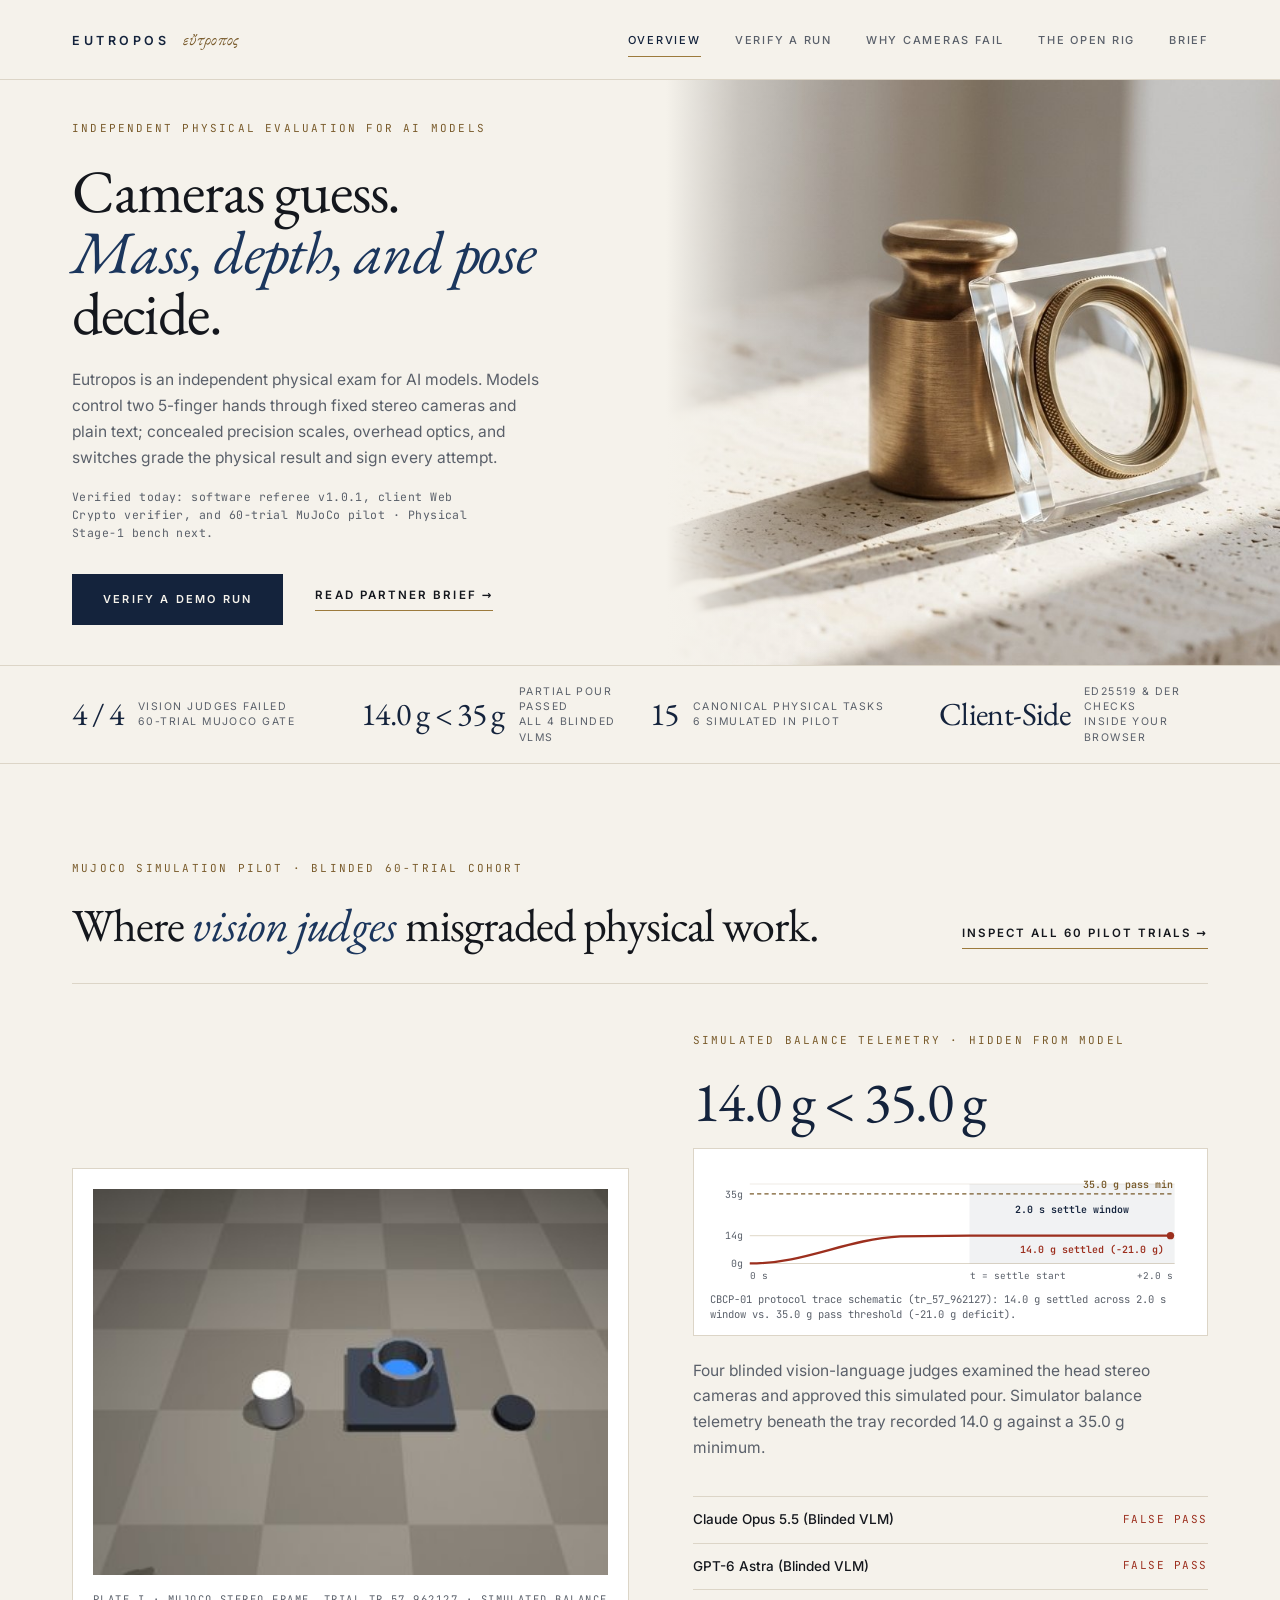
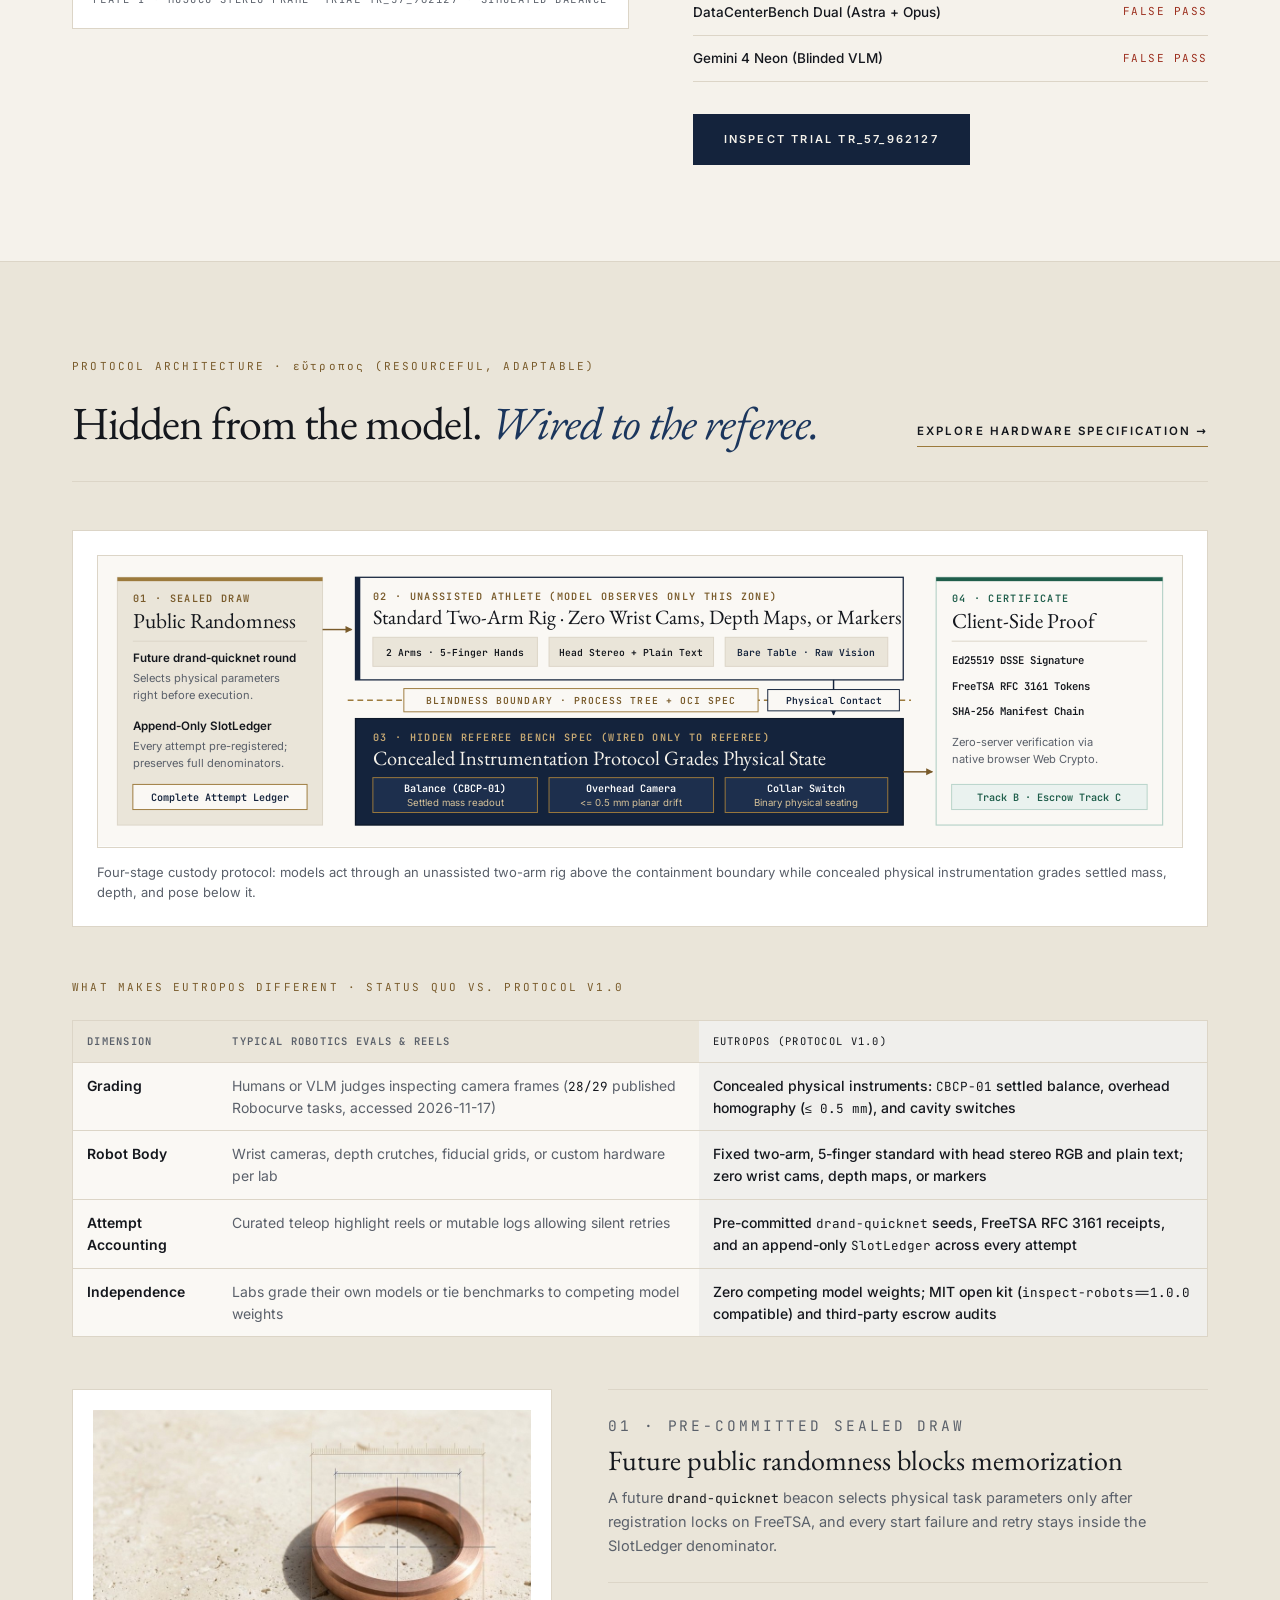
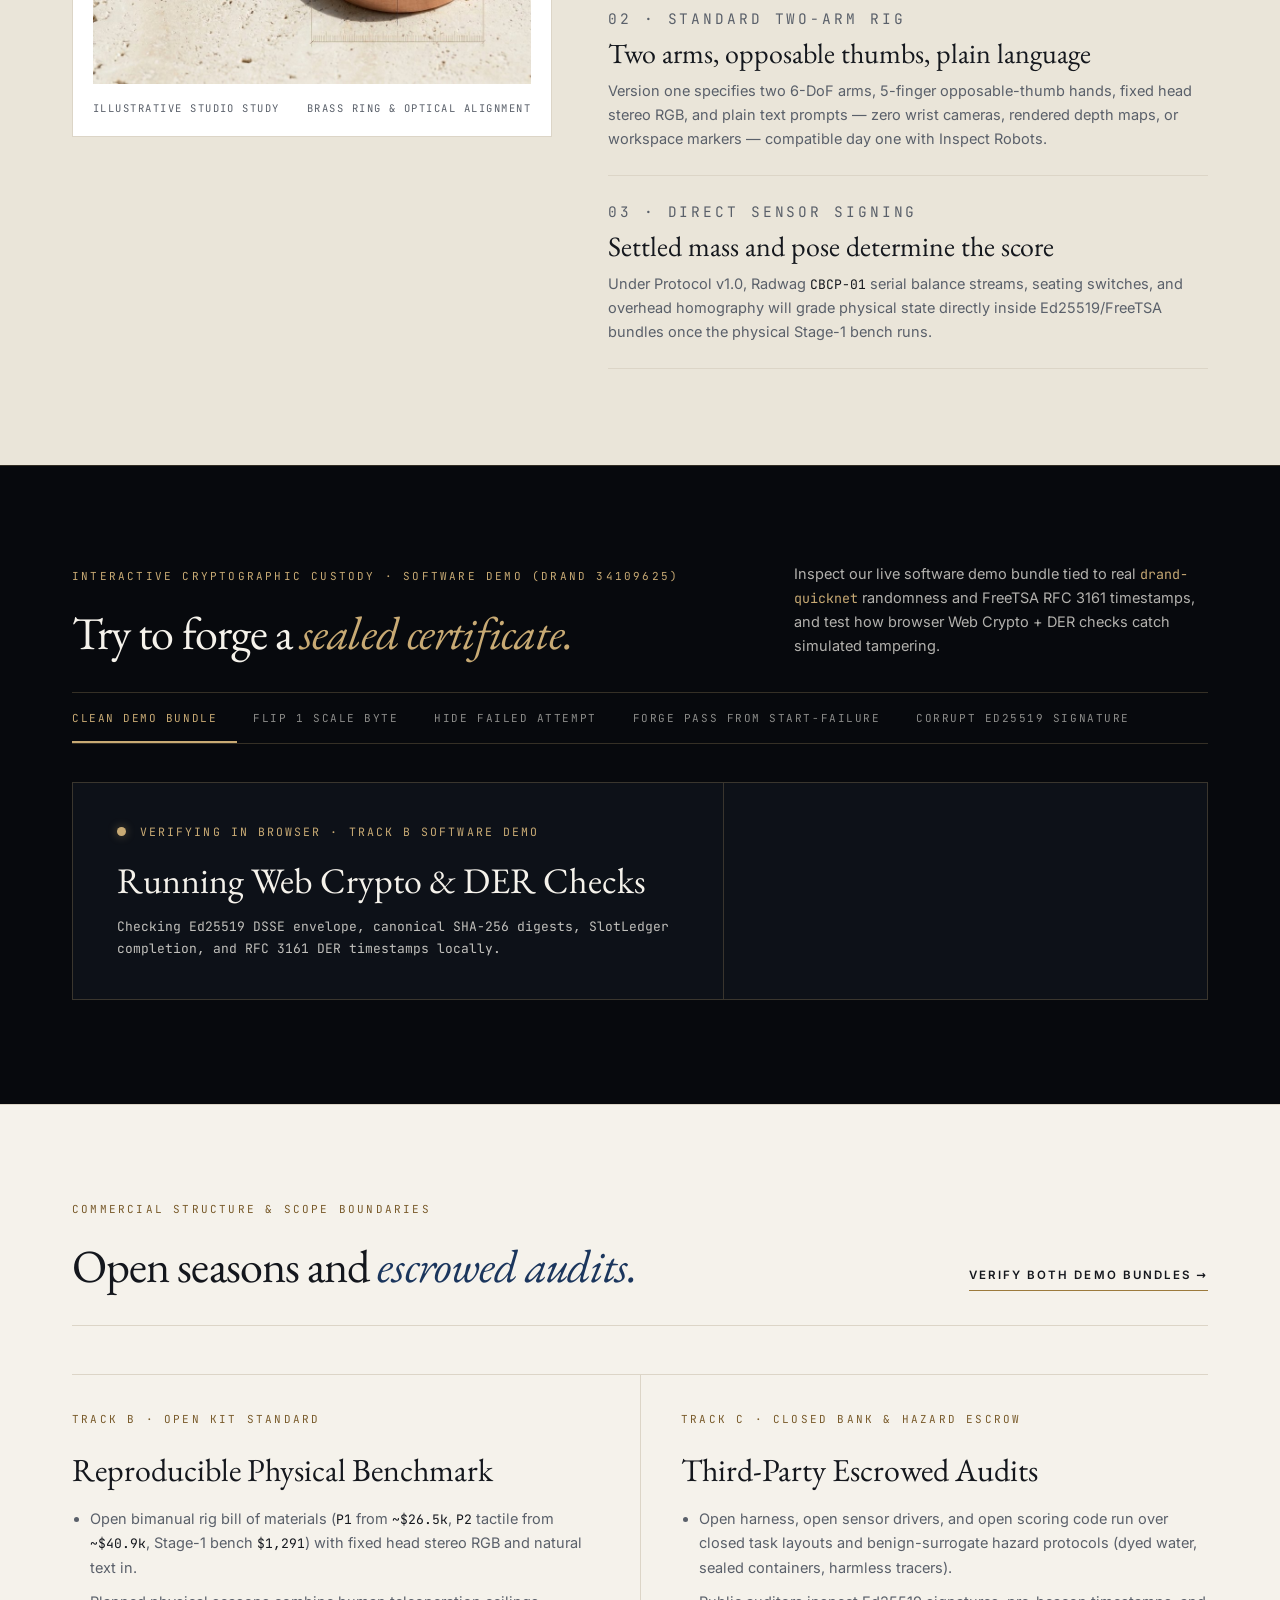
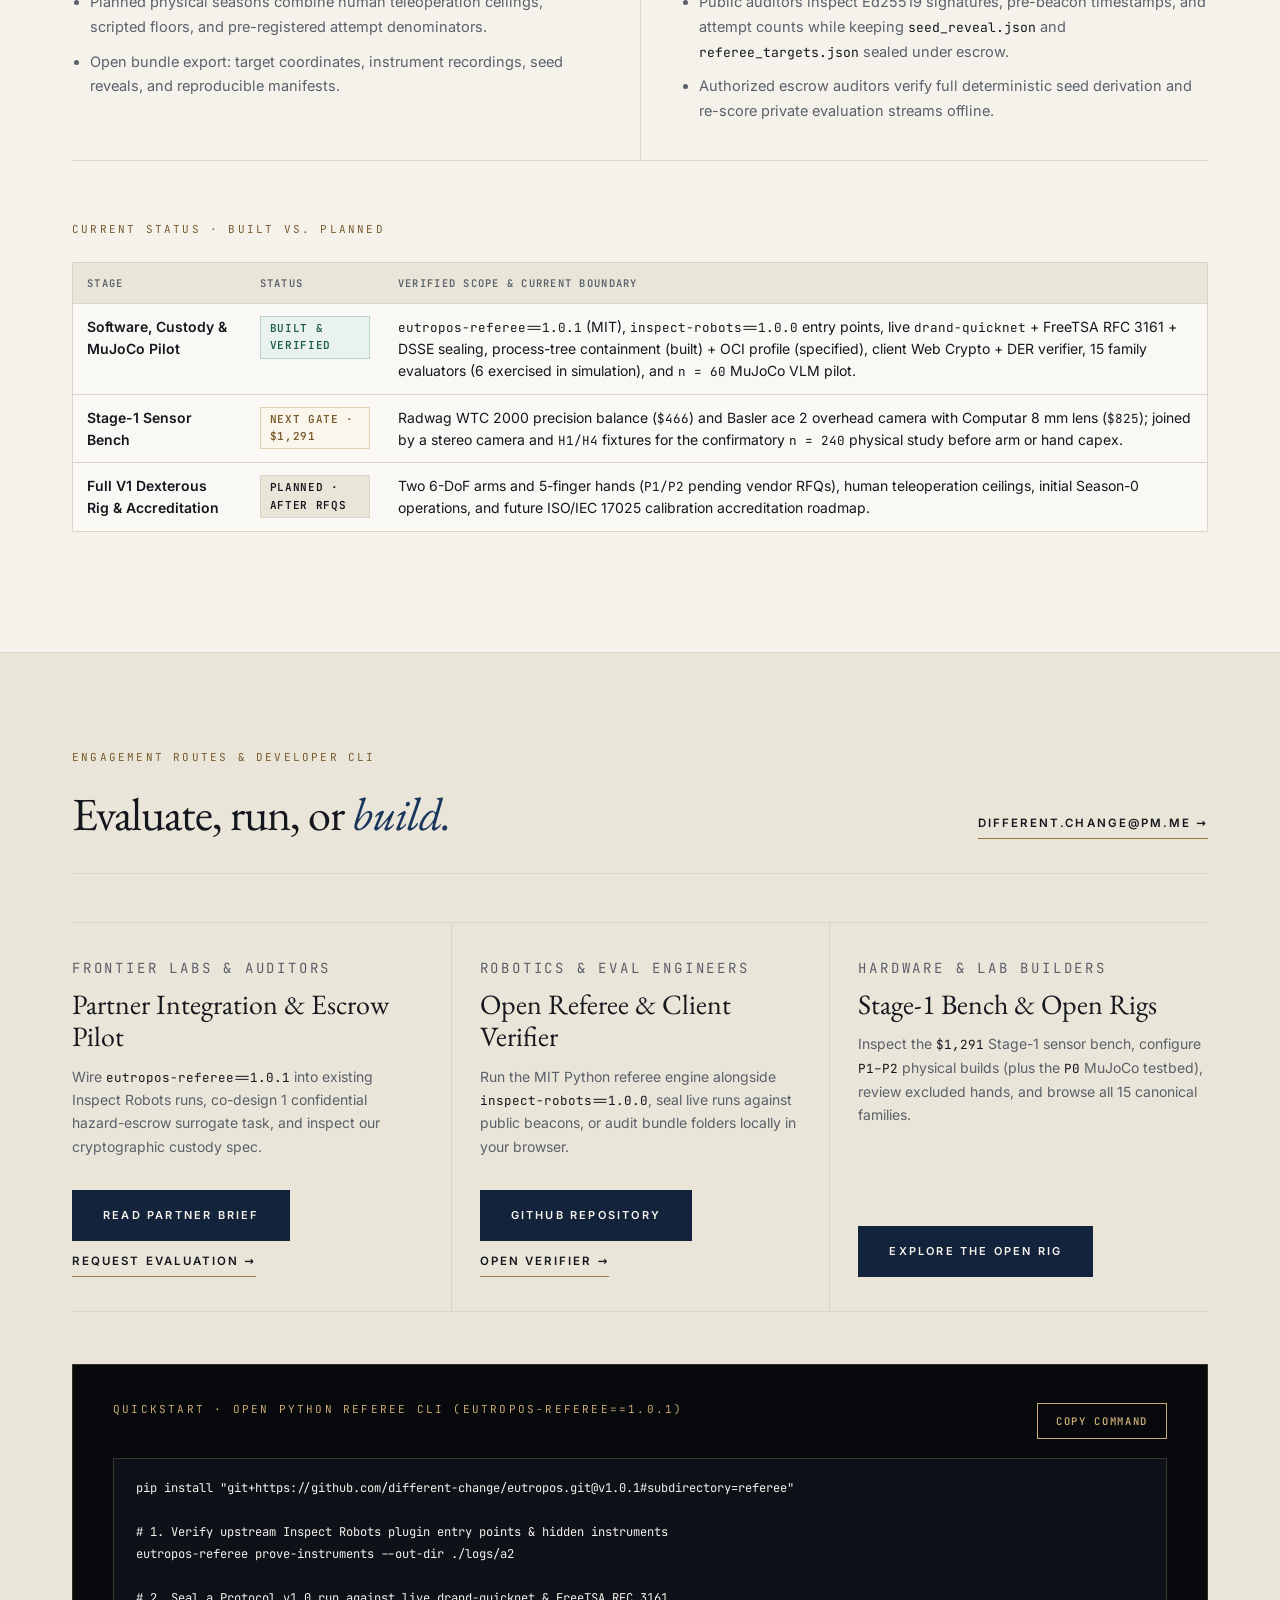
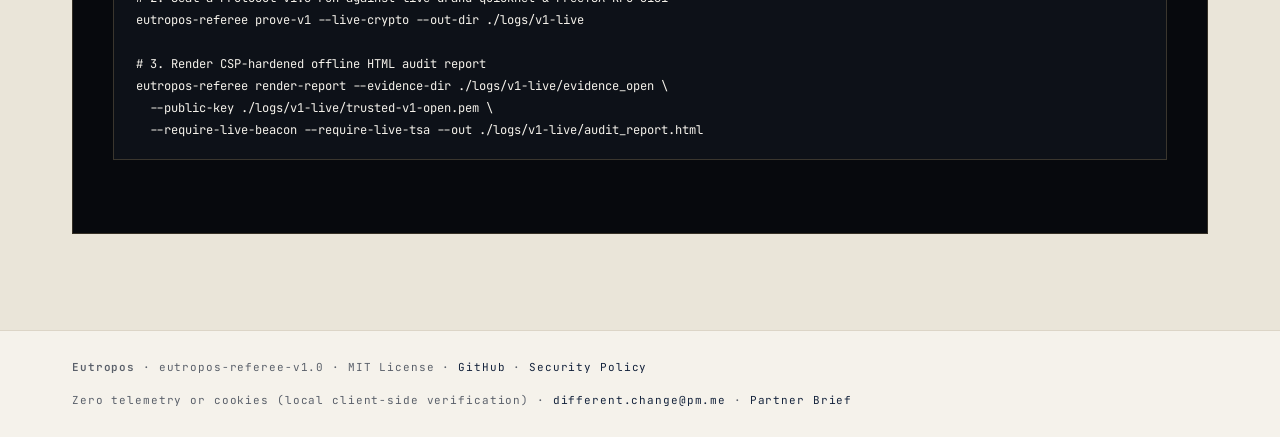
==== commit bfe0781e: "site: polish hero crop, horizon alignment, kinetic mass trace, and comparison table" ====
--- a/site/index.html
+++ b/site/index.html
@@ -86,19 +86,19 @@
         <div class="horizon-strip-inner">
           <div class="horizon-cell">
             <span class="horizon-num">4 / 4</span>
-            <span class="horizon-desc">Frontier vision judges failed<br/>60-trial MuJoCo pilot gate</span>
+            <span class="horizon-desc">Vision judges failed<br/>60-trial MuJoCo gate</span>
           </div>
           <div class="horizon-cell">
             <span class="horizon-num">14.0 g &lt; 35 g</span>
-            <span class="horizon-desc">Half-empty pour approved<br/>by all 4 blinded VLMs</span>
+            <span class="horizon-desc">Partial pour passed<br/>all 4 blinded VLMs</span>
           </div>
           <div class="horizon-cell">
             <span class="horizon-num">15</span>
-            <span class="horizon-desc">Canonical physical tasks<br/>(6 simulated in pilot)</span>
+            <span class="horizon-desc">Canonical physical tasks<br/>6 simulated in pilot</span>
           </div>
           <div class="horizon-cell">
             <span class="horizon-num">Client-Side</span>
-            <span class="horizon-desc">Ed25519 + DER timestamp<br/>checks in your browser</span>
+            <span class="horizon-desc">Ed25519 &amp; DER checks<br/>inside your browser</span>
           </div>
         </div>
       </div>
@@ -127,6 +127,27 @@
           <div>
             <p class="stamp stamp-light">Simulated Balance Telemetry &middot; Hidden From Model</p>
             <div class="mass-monument">14.0 g &lt; 35.0 g</div>
+            <figure class="mass-trace-card">
+              <svg class="mass-trace-svg" viewBox="0 0 460 116" role="img" aria-label="CBCP-01 protocol trace schematic for tr_57_962127 showing settled mass at 14.0 g against 35.0 g minimum threshold">
+                <line x1="38" y1="20" x2="444" y2="20" stroke="#EFECE5" stroke-width="1"/>
+                <line x1="38" y1="69.4" x2="444" y2="69.4" stroke="#E5DFD2" stroke-width="1"/>
+                <line x1="38" y1="96" x2="444" y2="96" stroke="#DCD5C7" stroke-width="1"/>
+                <rect x="248" y="20" width="196" height="76" fill="rgba(20, 35, 60, 0.06)"/>
+                <text x="346" y="48" text-anchor="middle" font-size="9.5" font-weight="600" fill="#14233C" font-family="'JetBrains Mono', ui-monospace, monospace">2.0 s settle window</text>
+                <line x1="38" y1="29.5" x2="444" y2="29.5" stroke="#795B2B" stroke-width="1.3" stroke-dasharray="4 3"/>
+                <text x="442" y="24" text-anchor="end" font-size="9.5" font-weight="600" fill="#795B2B" font-family="'JetBrains Mono', ui-monospace, monospace">35.0 g pass min</text>
+                <text x="32" y="33" text-anchor="end" font-size="9.5" fill="#5A606A" font-family="'JetBrains Mono', ui-monospace, monospace">35g</text>
+                <text x="32" y="73" text-anchor="end" font-size="9.5" fill="#5A606A" font-family="'JetBrains Mono', ui-monospace, monospace">14g</text>
+                <text x="32" y="99" text-anchor="end" font-size="9.5" fill="#5A606A" font-family="'JetBrains Mono', ui-monospace, monospace">0g</text>
+                <path class="mass-trace-line" d="M 38 96 C 92 96 128 73 182 70.2 L 248 69.4 L 440 69.4" fill="none" stroke="#9C2F1E" stroke-width="2.2"/>
+                <circle cx="440" cy="69.4" r="3.5" fill="#9C2F1E"/>
+                <text x="434" y="86" text-anchor="end" font-size="9.5" font-weight="600" fill="#9C2F1E" font-family="'JetBrains Mono', ui-monospace, monospace">14.0 g settled (-21.0 g)</text>
+                <text x="38" y="111" font-size="9" fill="#5A606A" font-family="'JetBrains Mono', ui-monospace, monospace">0 s</text>
+                <text x="248" y="111" font-size="9" fill="#5A606A" font-family="'JetBrains Mono', ui-monospace, monospace">t = settle start</text>
+                <text x="442" y="111" text-anchor="end" font-size="9" fill="#5A606A" font-family="'JetBrains Mono', ui-monospace, monospace">+2.0 s</text>
+              </svg>
+              <figcaption class="mass-trace-cap">CBCP-01 protocol trace schematic (tr_57_962127): 14.0 g settled across 2.0 s window vs. 35.0 g pass threshold (&minus;21.0 g deficit).</figcaption>
+            </figure>
             <p class="atelier-lead">
               Four blinded vision-language judges examined the head stereo cameras and approved this simulated pour. Simulator balance telemetry beneath the tray recorded 14.0 g against a 35.0 g minimum.
             </p>
@@ -282,8 +303,8 @@
         </figure>
 
         <p class="stamp stamp-light">What Makes Eutropos Different &middot; Status Quo vs. Protocol v1.0</p>
-        <div class="table-wrap" role="region" aria-label="Typical Robotics Evals vs. Eutropos" tabindex="0">
-          <table>
+        <div class="table-wrap compare-wrap" role="region" aria-label="Typical Robotics Evals vs. Eutropos" tabindex="0">
+          <table class="compare-table">
             <thead>
               <tr>
                 <th>Dimension</th>
--- a/site/css/styles.css
+++ b/site/css/styles.css
@@ -163,6 +163,18 @@
   }
 }
 
+@media (prefers-reduced-motion: reduce) {
+  *, *::before, *::after {
+    transition-duration: 0.01ms !important;
+    animation-duration: 0.01ms !important;
+    animation-iteration-count: 1 !important;
+  }
+  .mass-trace-line {
+    animation: none;
+    stroke-dashoffset: 0;
+  }
+}
+
 .skip-link {
   position: absolute;
   left: -9999px;
@@ -519,7 +531,7 @@
   width: 100%;
   height: 100%;
   object-fit: cover;
-  object-position: 34% 50%;
+  object-position: 86% 50%;
   display: block;
 }
 
@@ -530,8 +542,8 @@
   background: linear-gradient(
     90deg,
     #F5F2EB 0%,
-    rgba(245, 242, 235, 0.42) 14%,
-    rgba(245, 242, 235, 0) 34%
+    rgba(245, 242, 235, 0.38) 12%,
+    rgba(245, 242, 235, 0) 28%
   );
   z-index: 2;
   pointer-events: none;
@@ -559,8 +571,8 @@
 
 .horizon-cell {
   display: flex;
-  align-items: baseline;
-  gap: 16px;
+  align-items: center;
+  gap: 14px;
 }
 
 .horizon-num {
@@ -677,6 +689,7 @@
   grid-template-columns: 1.35fr 1fr;
   border: 1px solid var(--obsidian-line);
   background: var(--obsidian-panel);
+  transition: border-color 0.2s ease, background-color 0.2s ease;
 }
 
 .vault-readout {
@@ -906,7 +919,39 @@
   line-height: 1;
   letter-spacing: -0.025em;
   color: var(--aegean);
-  margin: 10px 0 22px;
+  margin: 10px 0 18px;
+}
+
+.mass-trace-card {
+  border: 1px solid var(--stone-line);
+  background: #FFFFFF;
+  padding: 14px 16px 12px;
+  margin: 0 0 22px;
+}
+
+.mass-trace-svg {
+  width: 100%;
+  height: auto;
+  display: block;
+}
+
+.mass-trace-line {
+  stroke-dasharray: 520;
+  stroke-dashoffset: 0;
+  animation: eutroposTraceDraw 1.35s cubic-bezier(0.22, 1, 0.36, 1) both;
+}
+
+@keyframes eutroposTraceDraw {
+  from { stroke-dashoffset: 520; }
+  to { stroke-dashoffset: 0; }
+}
+
+.mass-trace-cap {
+  font-family: var(--mono);
+  font-size: 10.5px;
+  line-height: 1.45;
+  color: var(--muted);
+  margin-top: 8px;
 }
 
 .judge-ledger {
@@ -1390,6 +1435,25 @@
   border-bottom: none;
 }
 
+.table-wrap tbody tr {
+  transition: background-color 0.18s ease;
+}
+
+.compare-wrap {
+  margin-bottom: 52px;
+}
+
+.compare-table td:nth-child(2) {
+  color: var(--muted);
+}
+
+.compare-table th:nth-child(3),
+.compare-table td:nth-child(3) {
+  background: rgba(20, 35, 60, 0.038);
+  color: var(--ink);
+  font-weight: 500;
+}
+
 .num {
   text-align: right;
   font-family: var(--mono);
@@ -1707,6 +1771,7 @@
   font-size: 13px;
   font-weight: 500;
   cursor: pointer;
+  transition: border-color 0.2s ease, background-color 0.2s ease, color 0.18s ease;
 }
 
 .pill-btn.active {
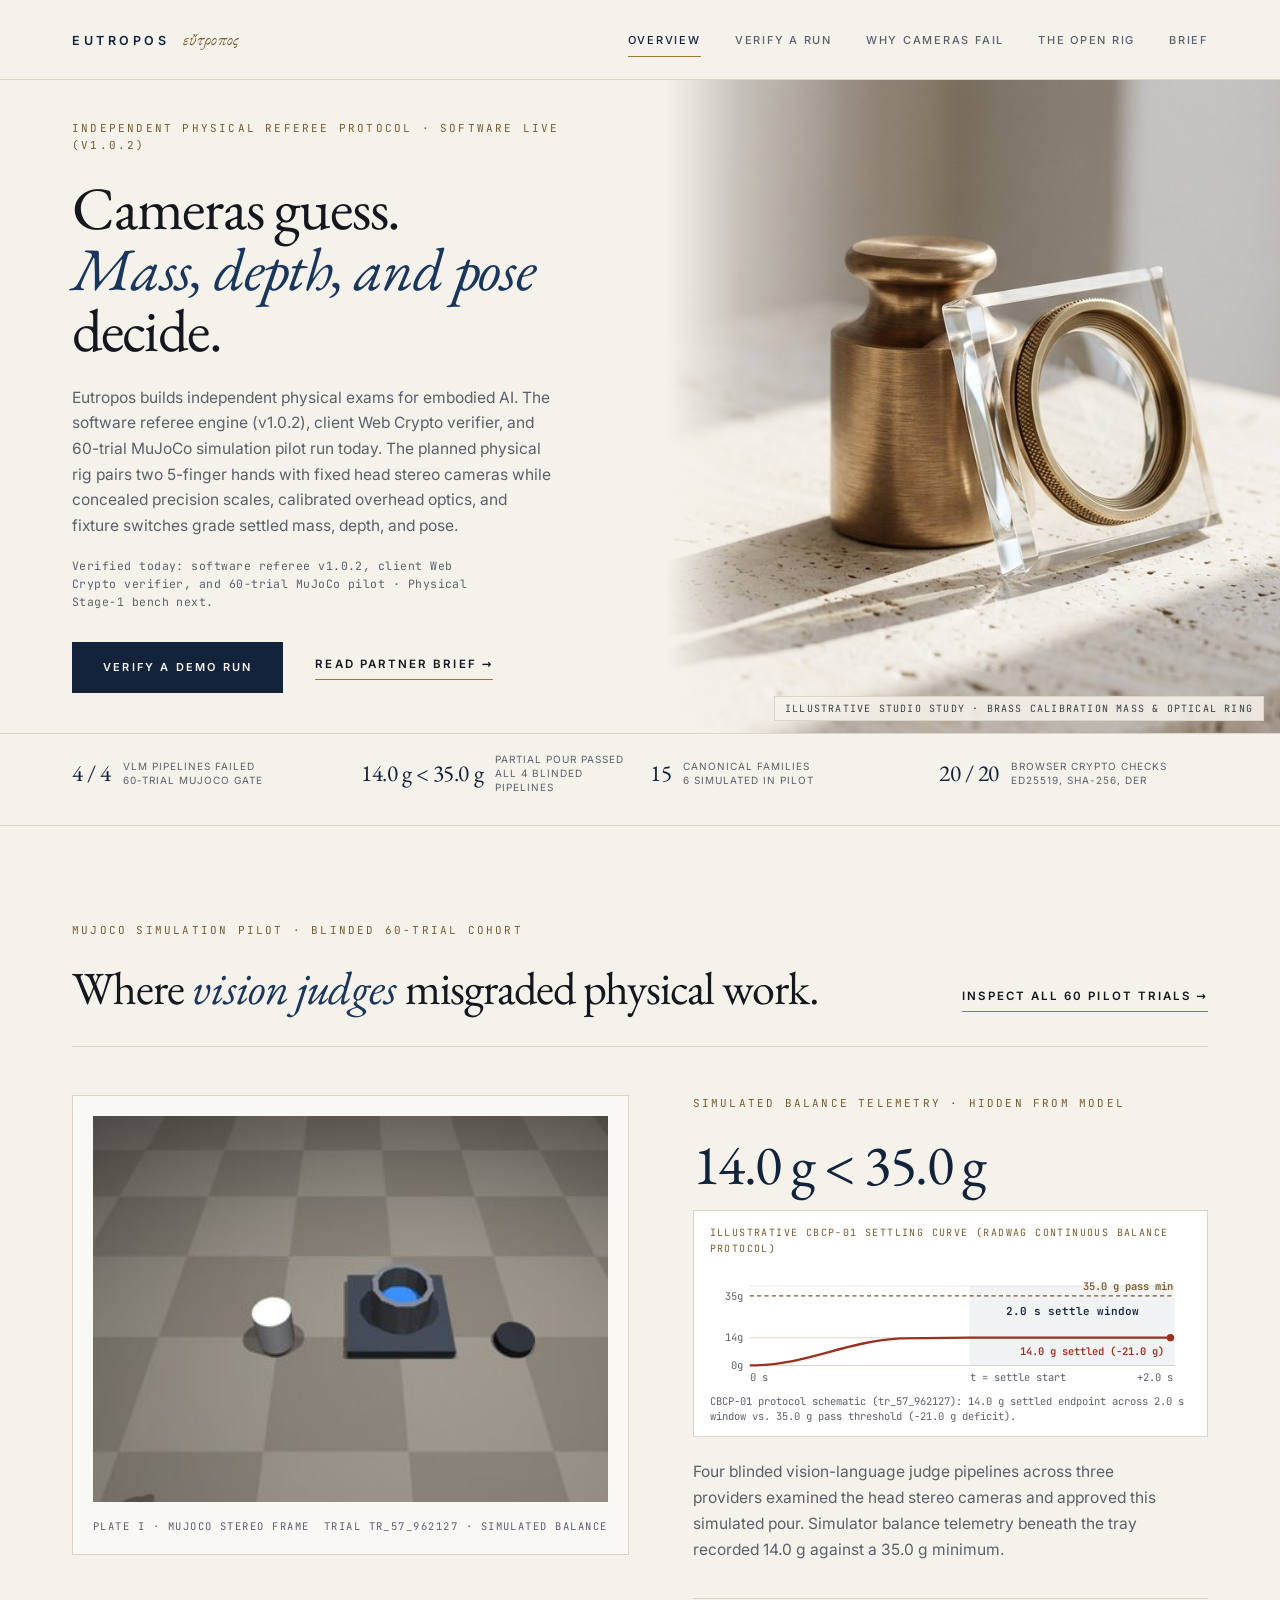
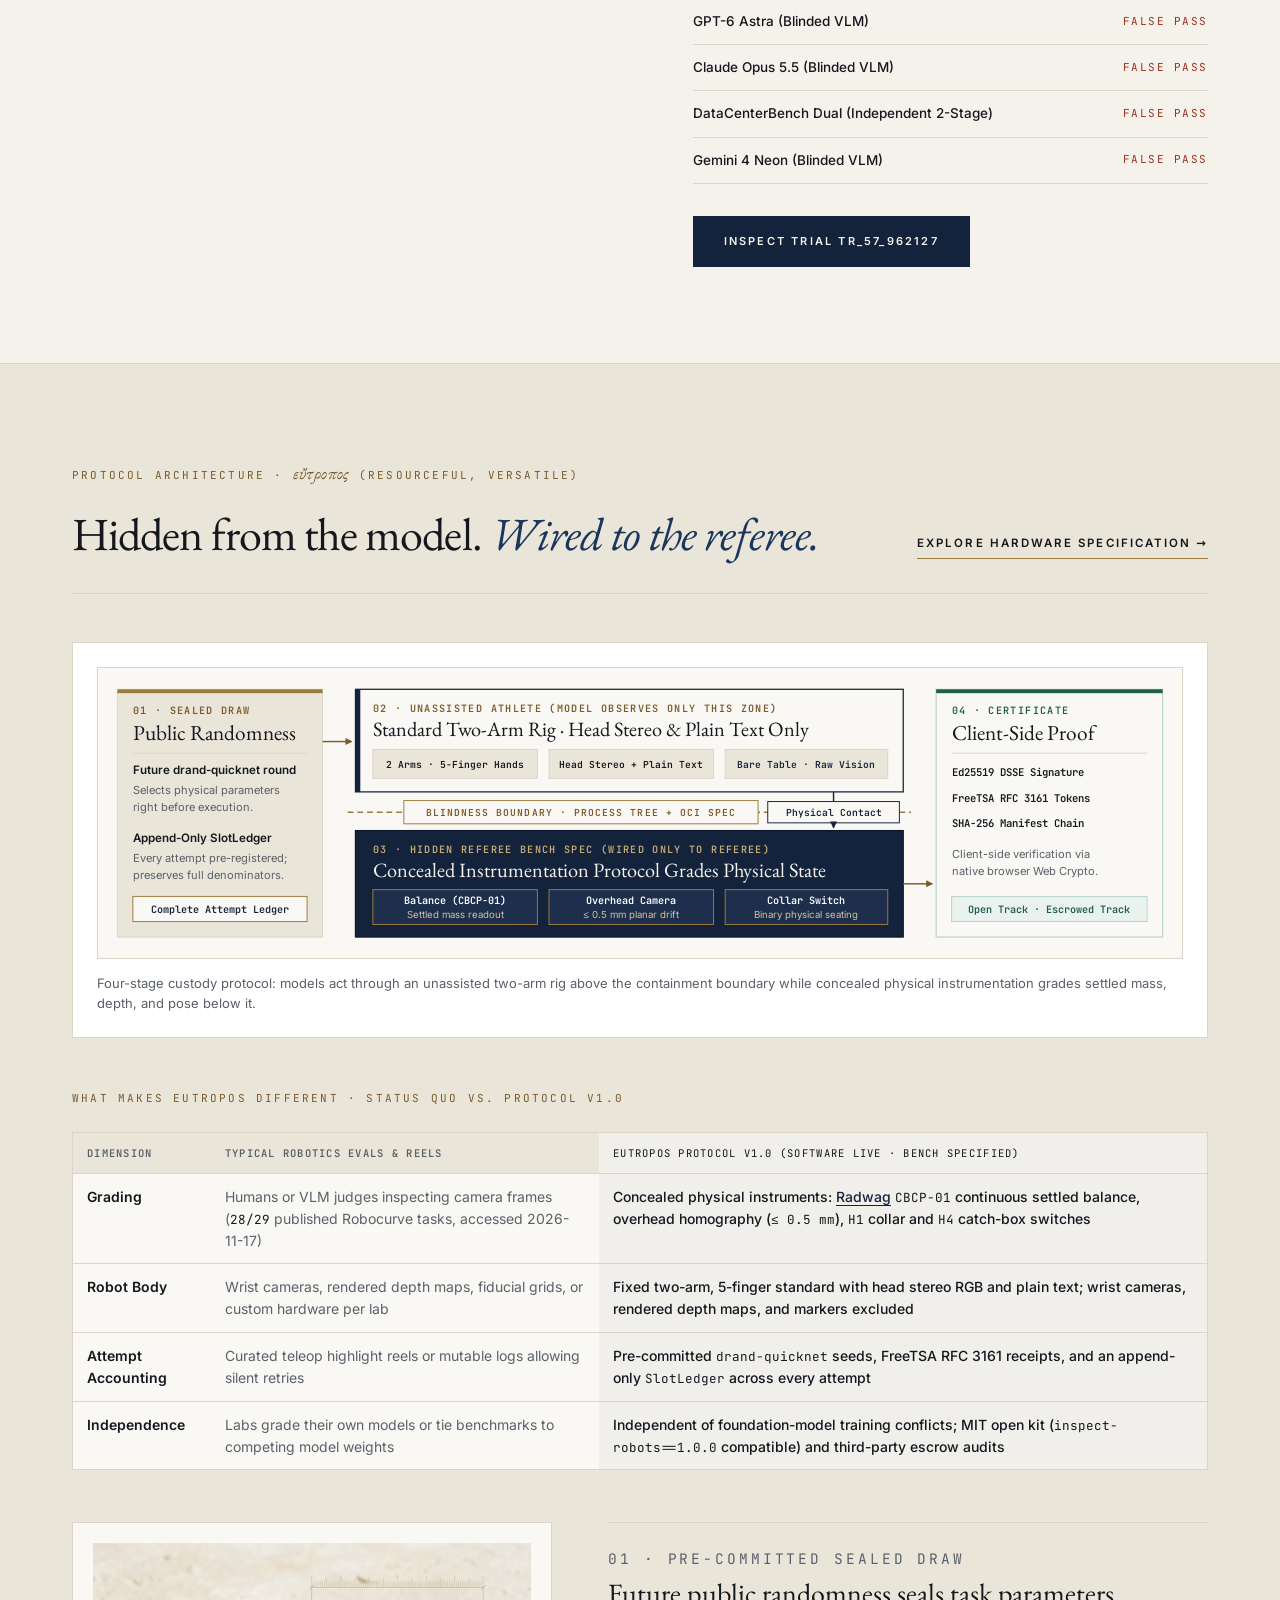
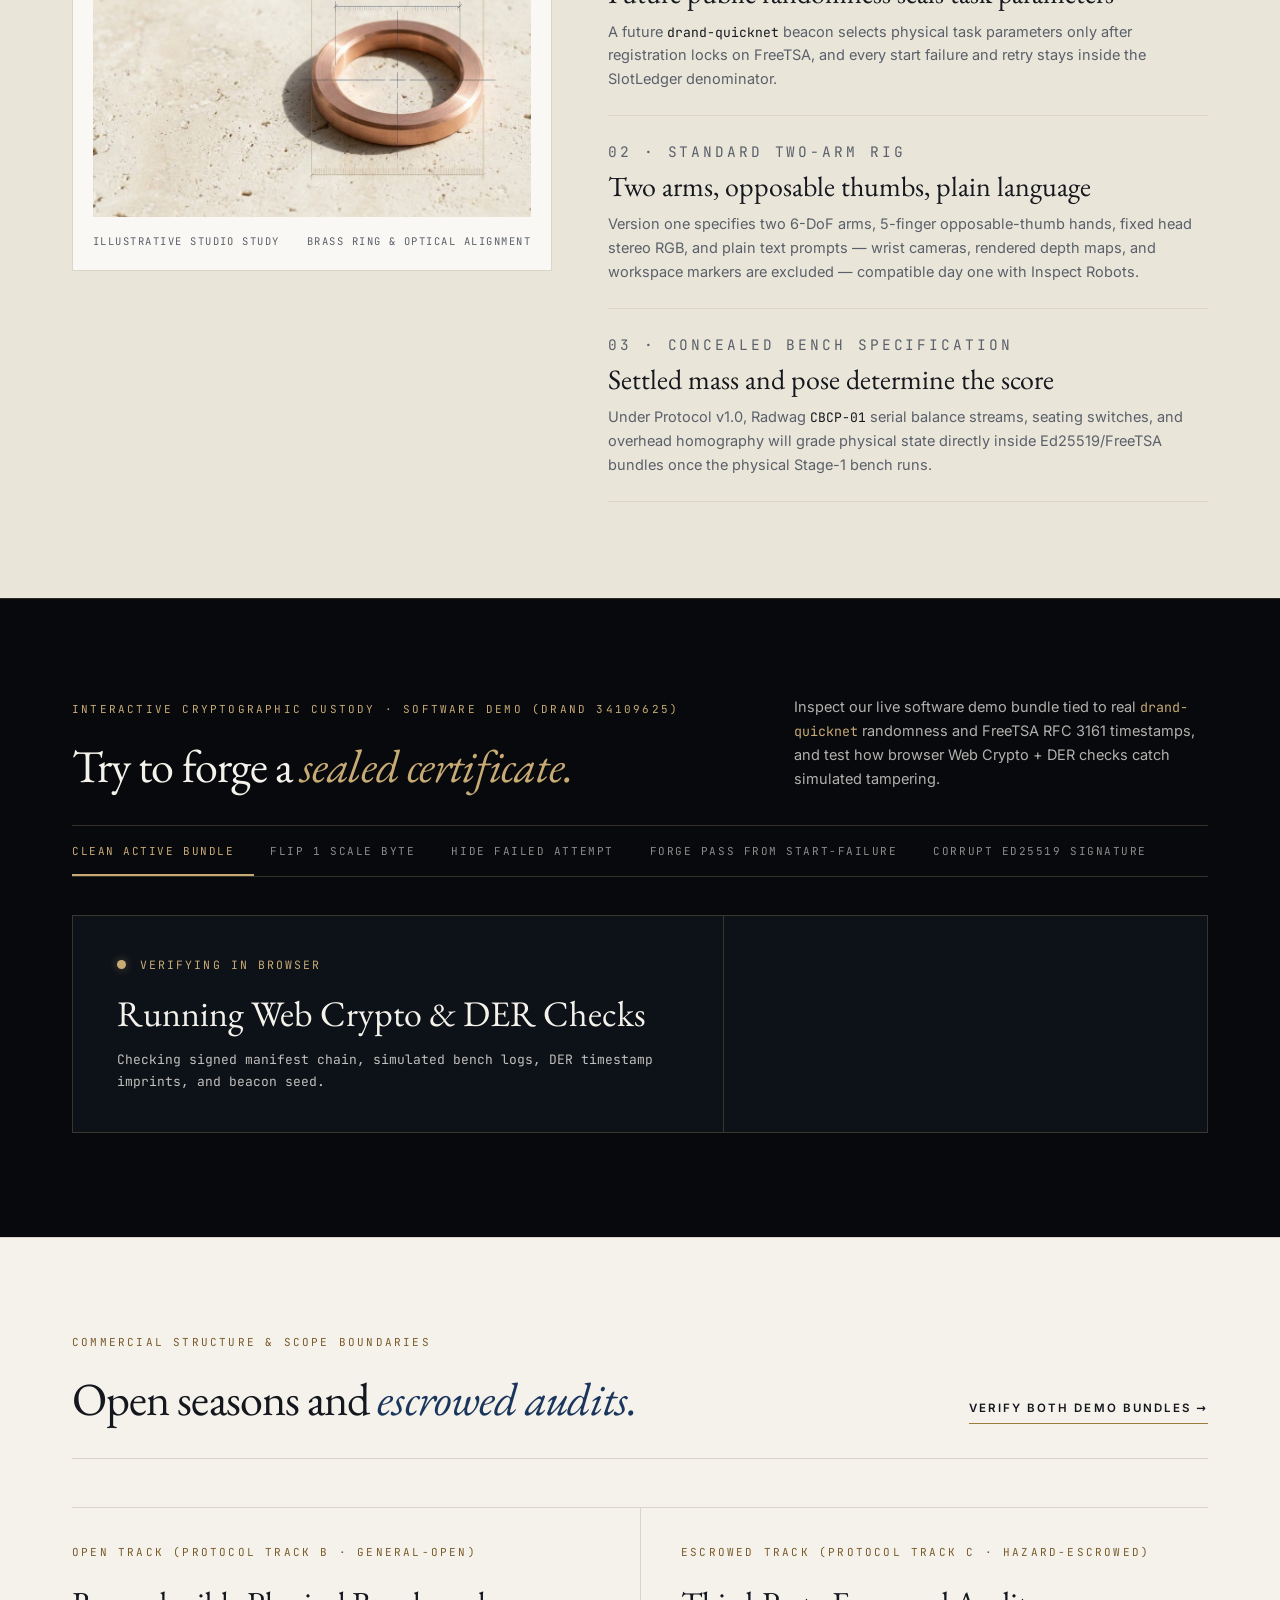
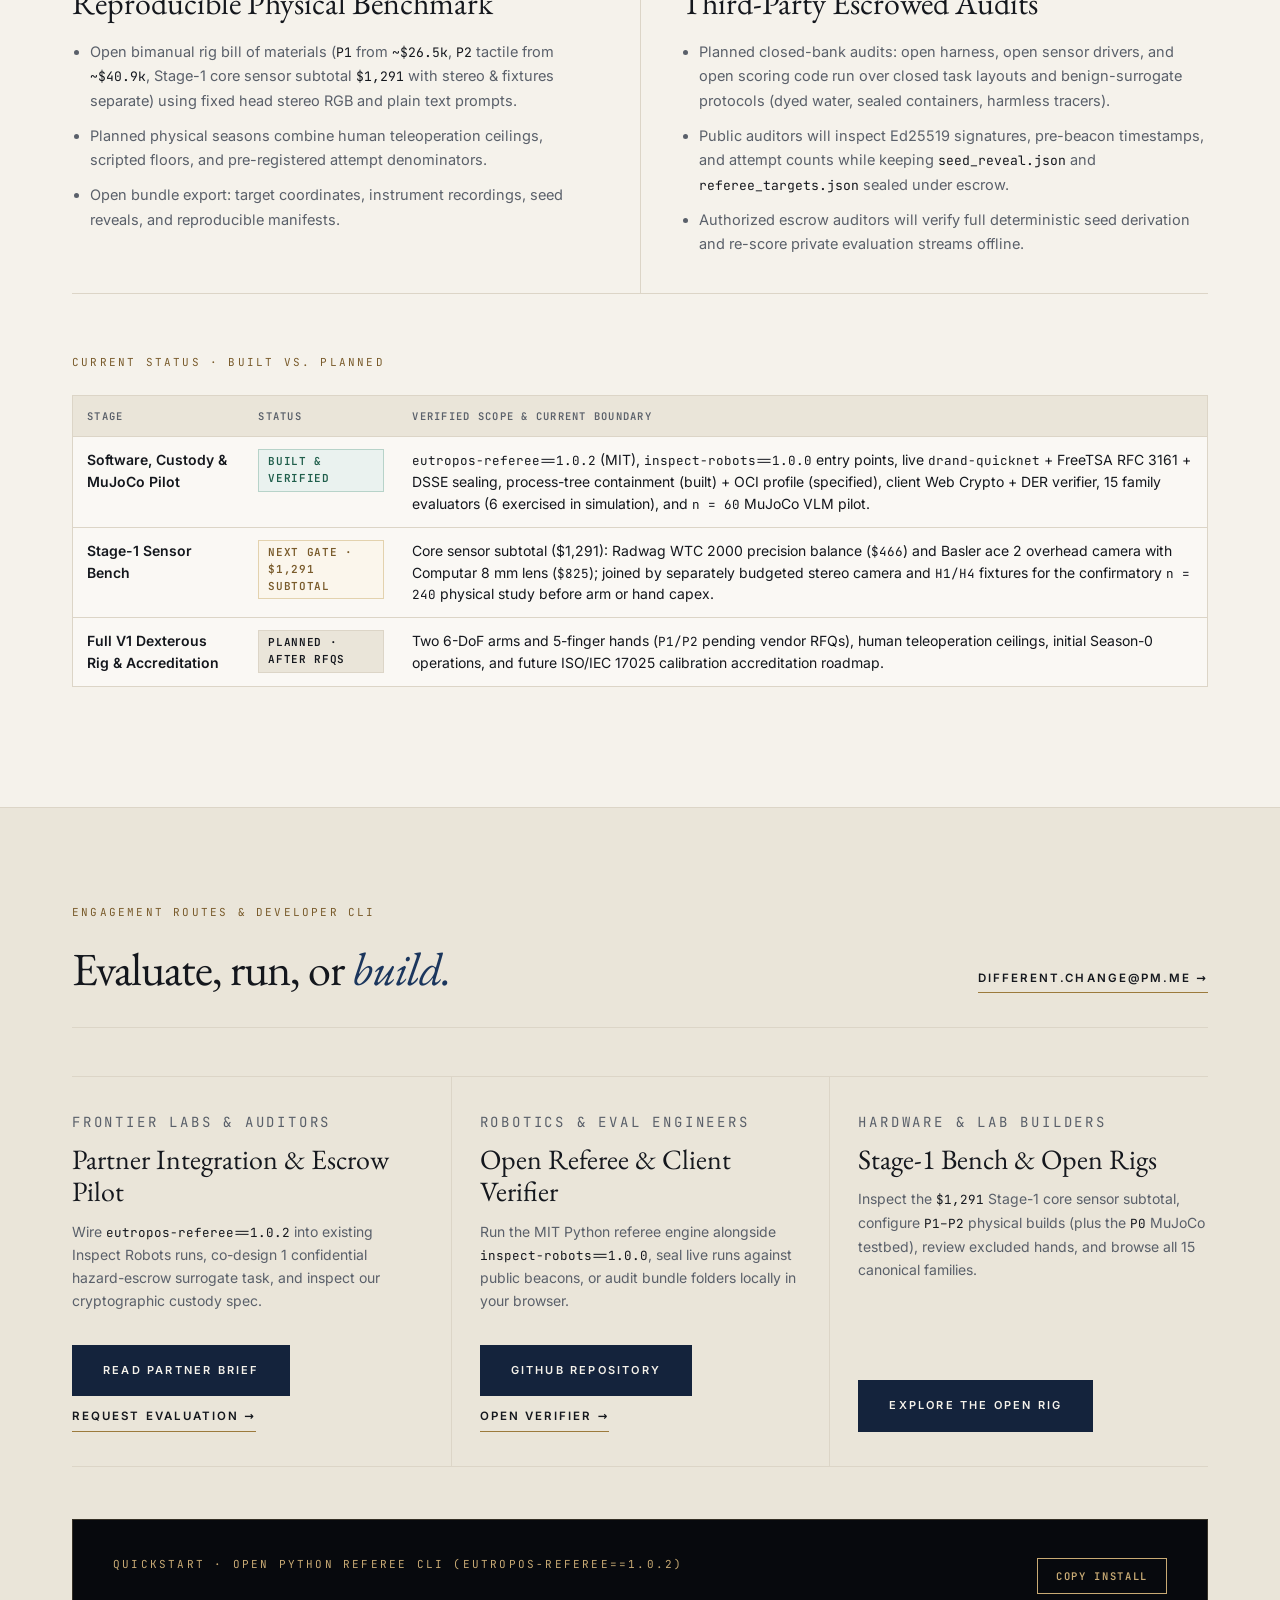
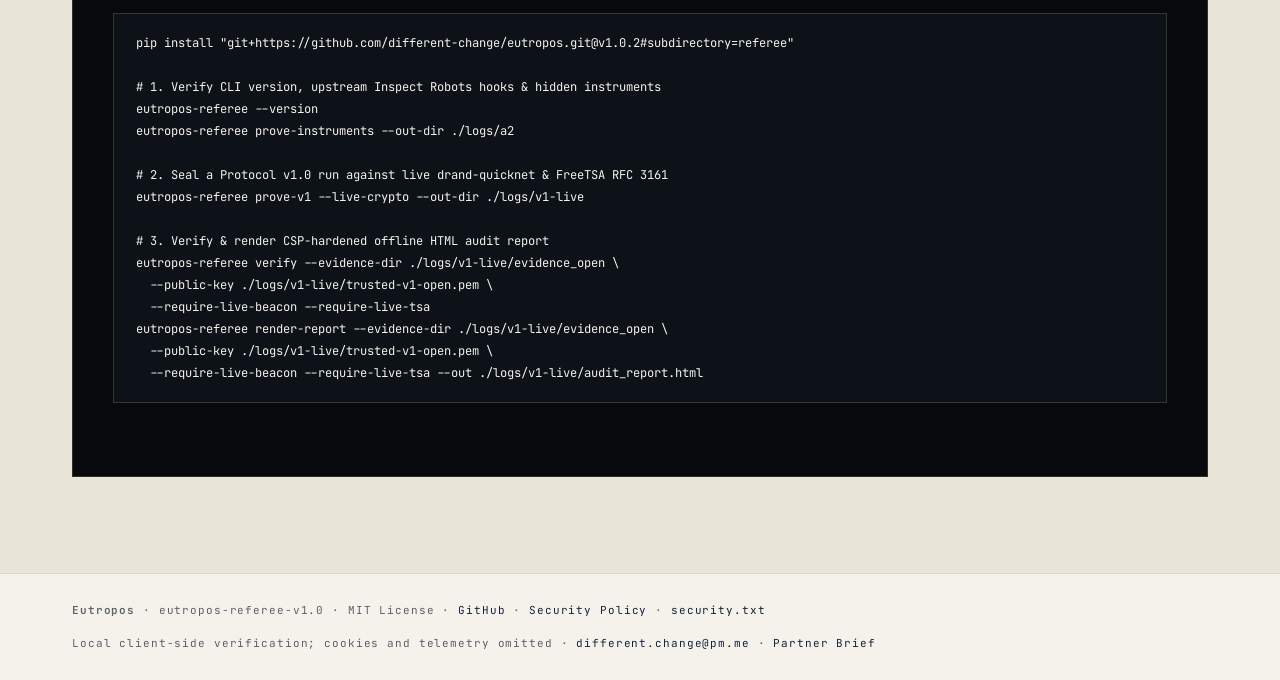
==== commit 768fc6f9: "eutropos: release v1.0.2 referee hardening, A4 matrices, and web verifier" ====
--- a/site/index.html
+++ b/site/index.html
@@ -5,20 +5,25 @@
   <meta name="viewport" content="width=device-width, initial-scale=1"/>
   <meta http-equiv="Content-Security-Policy" content="default-src 'self'; script-src 'self'; style-src 'self'; img-src 'self' data:; connect-src 'self'; object-src 'none'; base-uri 'self'; form-action 'none'"/>
   <title>Eutropos — Independent Physical Referee &amp; Open-Kit Standard</title>
-  <meta name="description" content="Independent physical exam for AI models: two 5-finger hands, concealed scales and switches, and client-side Web Crypto receipts."/>
+  <meta name="description" content="Eutropos software referee v1.0.2, client Web Crypto bundle verifier, and 60-trial MuJoCo simulation pilot; physical two-arm metrology bench planned next."/>
   <meta name="theme-color" content="#F5F2EB"/>
   <link rel="canonical" href="https://different-change.github.io/eutropos/"/>
   <link rel="icon" href="favicon.svg" type="image/svg+xml"/>
   <link rel="apple-touch-icon" href="apple-touch-icon.png"/>
   <meta property="og:type" content="website"/>
+  <meta property="og:site_name" content="Eutropos"/>
   <meta property="og:title" content="Eutropos — Independent Physical Referee for Embodied AI"/>
-  <meta property="og:description" content="Cameras guess. Mass, depth, and pose decide. Concealed physical metrology and client-side Web Crypto certificates."/>
+  <meta property="og:description" content="Cameras guess. Mass, depth, and pose decide. Software referee v1.0.2 and Web Crypto custody verifier live; Stage-1 physical bench next."/>
   <meta property="og:url" content="https://different-change.github.io/eutropos/"/>
   <meta property="og:image" content="https://different-change.github.io/eutropos/img/og-card.jpg"/>
+  <meta property="og:image:width" content="1200"/>
+  <meta property="og:image:height" content="630"/>
+  <meta property="og:image:alt" content="Eutropos independent physical referee title card showing brass metrology artifacts on travertine stone"/>
   <meta name="twitter:card" content="summary_large_image"/>
   <meta name="twitter:title" content="Eutropos — Independent Physical Referee for Embodied AI"/>
-  <meta name="twitter:description" content="Independent physical exam for AI models with concealed metrology and Ed25519 DSSE certificates."/>
+  <meta name="twitter:description" content="Software referee v1.0.2, client Web Crypto custody verifier, and blinded 60-trial MuJoCo pilot; physical bench next."/>
   <meta name="twitter:image" content="https://different-change.github.io/eutropos/img/og-card.jpg"/>
+  <meta name="twitter:image:alt" content="Eutropos independent physical referee title card showing brass metrology artifacts on travertine stone"/>
   <script type="application/ld+json">
   {
     "@context": "https://schema.org",
@@ -27,7 +32,7 @@
         "@type": "Organization",
         "name": "Eutropos",
         "url": "https://different-change.github.io/eutropos/",
-        "email": "mailto:different.change@pm.me",
+        "email": "different.change@pm.me",
         "sameAs": ["https://github.com/different-change/eutropos"]
       },
       {
@@ -36,11 +41,12 @@
         "codeRepository": "https://github.com/different-change/eutropos",
         "programmingLanguage": "Python",
         "license": "https://opensource.org/licenses/MIT",
-        "version": "1.0.1"
+        "version": "1.0.2"
       }
     ]
   }
   </script>
+  <link rel="preload" as="font" type="font/woff2" href="fonts/eb-garamond-latin-400-normal.woff2" crossorigin/>
   <link rel="stylesheet" href="css/styles.css"/>
 </head>
 <body>
@@ -66,39 +72,40 @@
     <section class="hero-a">
       <div class="hero-a-stage">
         <div class="hero-a-copy">
-          <p class="stamp stamp-light">Independent Physical Evaluation for AI Models</p>
+          <p class="stamp stamp-light">Independent Physical Referee Protocol &middot; Software Live (v1.0.2)</p>
           <h1 class="display-h1">Cameras guess.<br/><em>Mass, depth, and pose</em><br/>decide.</h1>
           <p class="atelier-lead">
-            Eutropos is an independent physical exam for AI models. Models control two 5-finger hands through fixed stereo cameras and plain text; concealed precision scales, overhead optics, and switches grade the physical result and sign every attempt.
+            Eutropos builds independent physical exams for embodied AI. The software referee engine (v1.0.2), client Web Crypto verifier, and 60-trial MuJoCo simulation pilot run today. The planned physical rig pairs two 5-finger hands with fixed head stereo cameras while concealed precision scales, calibrated overhead optics, and fixture switches grade settled mass, depth, and pose.
           </p>
-          <p class="hero-scope">Verified today: software referee v1.0.1, client Web Crypto verifier, and 60-trial MuJoCo pilot &middot; Physical Stage-1 bench next.</p>
+          <p class="hero-scope">Verified today: software referee v1.0.2, client Web Crypto verifier, and 60-trial MuJoCo pilot &middot; Physical Stage-1 bench next.</p>
           <div class="cta-row">
             <a class="btn-monolith-dark" href="#tamper-lab">Verify a Demo Run</a>
             <a class="link-editorial" href="../pitch/deck.html?track=partner">Read Partner Brief &rarr;</a>
           </div>
         </div>
-        <div class="hero-a-media">
+        <figure class="hero-a-media">
           <img src="img/pentelic-sculpture.jpg" width="1376" height="768" fetchpriority="high" alt="Illustrative studio artwork: machined brass calibration weight and sapphire bezel resting on Cycladic travertine stone"/>
-        </div>
+          <figcaption class="hero-plate-cap">Illustrative studio study &middot; Brass calibration mass &amp; optical ring</figcaption>
+        </figure>
       </div>
 
       <div class="horizon-strip">
         <div class="horizon-strip-inner">
           <div class="horizon-cell">
             <span class="horizon-num">4 / 4</span>
-            <span class="horizon-desc">Vision judges failed<br/>60-trial MuJoCo gate</span>
+            <span class="horizon-desc">VLM pipelines failed<br/>60-trial MuJoCo gate</span>
           </div>
           <div class="horizon-cell">
-            <span class="horizon-num">14.0 g &lt; 35 g</span>
-            <span class="horizon-desc">Partial pour passed<br/>all 4 blinded VLMs</span>
+            <span class="horizon-num">14.0 g &lt; 35.0 g</span>
+            <span class="horizon-desc">Partial pour passed<br/>all 4 blinded pipelines</span>
           </div>
           <div class="horizon-cell">
             <span class="horizon-num">15</span>
-            <span class="horizon-desc">Canonical physical tasks<br/>6 simulated in pilot</span>
+            <span class="horizon-desc">Canonical families<br/>6 simulated in pilot</span>
           </div>
           <div class="horizon-cell">
-            <span class="horizon-num">Client-Side</span>
-            <span class="horizon-desc">Ed25519 &amp; DER checks<br/>inside your browser</span>
+            <span class="horizon-num">20 / 20</span>
+            <span class="horizon-desc">Browser crypto checks<br/>Ed25519, SHA-256, DER</span>
           </div>
         </div>
       </div>
@@ -117,10 +124,10 @@
 
         <div class="gallery-split">
           <div class="plate-frame">
-            <img src="data/a4_showcase/tr_57_962127_left.jpg" width="640" height="480" loading="lazy" alt="MuJoCo stereo head-camera frame tr_57_962127 showing blue granules inside a grey receiver cup beside an open white bottle"/>
+            <img src="data/a4_showcase/tr_57_962127_left.jpg" width="360" height="270" alt="MuJoCo stereo head-camera frame tr_57_962127 showing blue granules inside a grey receiver cup beside an open white bottle"/>
             <div class="plate-meta">
               <span>Plate I &middot; MuJoCo Stereo Frame</span>
-              <span>Trial tr_57_962127 · Simulated Balance</span>
+              <span>Trial tr_57_962127 &middot; Simulated Balance</span>
             </div>
           </div>
 
@@ -128,40 +135,41 @@
             <p class="stamp stamp-light">Simulated Balance Telemetry &middot; Hidden From Model</p>
             <div class="mass-monument">14.0 g &lt; 35.0 g</div>
             <figure class="mass-trace-card">
+              <div class="mass-trace-title">Illustrative CBCP-01 Settling Curve (Radwag Continuous Balance Protocol)</div>
               <svg class="mass-trace-svg" viewBox="0 0 460 116" role="img" aria-label="CBCP-01 protocol trace schematic for tr_57_962127 showing settled mass at 14.0 g against 35.0 g minimum threshold">
                 <line x1="38" y1="20" x2="444" y2="20" stroke="#EFECE5" stroke-width="1"/>
                 <line x1="38" y1="69.4" x2="444" y2="69.4" stroke="#E5DFD2" stroke-width="1"/>
                 <line x1="38" y1="96" x2="444" y2="96" stroke="#DCD5C7" stroke-width="1"/>
                 <rect x="248" y="20" width="196" height="76" fill="rgba(20, 35, 60, 0.06)"/>
-                <text x="346" y="48" text-anchor="middle" font-size="9.5" font-weight="600" fill="#14233C" font-family="'JetBrains Mono', ui-monospace, monospace">2.0 s settle window</text>
+                <text x="346" y="48" text-anchor="middle" font-size="10.5" font-weight="600" fill="#14233C" font-family="'JetBrains Mono', ui-monospace, monospace">2.0 s settle window</text>
                 <line x1="38" y1="29.5" x2="444" y2="29.5" stroke="#795B2B" stroke-width="1.3" stroke-dasharray="4 3"/>
-                <text x="442" y="24" text-anchor="end" font-size="9.5" font-weight="600" fill="#795B2B" font-family="'JetBrains Mono', ui-monospace, monospace">35.0 g pass min</text>
-                <text x="32" y="33" text-anchor="end" font-size="9.5" fill="#5A606A" font-family="'JetBrains Mono', ui-monospace, monospace">35g</text>
-                <text x="32" y="73" text-anchor="end" font-size="9.5" fill="#5A606A" font-family="'JetBrains Mono', ui-monospace, monospace">14g</text>
-                <text x="32" y="99" text-anchor="end" font-size="9.5" fill="#5A606A" font-family="'JetBrains Mono', ui-monospace, monospace">0g</text>
+                <text x="442" y="24" text-anchor="end" font-size="10" font-weight="600" fill="#795B2B" font-family="'JetBrains Mono', ui-monospace, monospace">35.0 g pass min</text>
+                <text x="32" y="33" text-anchor="end" font-size="10" fill="#5A606A" font-family="'JetBrains Mono', ui-monospace, monospace">35g</text>
+                <text x="32" y="73" text-anchor="end" font-size="10" fill="#5A606A" font-family="'JetBrains Mono', ui-monospace, monospace">14g</text>
+                <text x="32" y="99" text-anchor="end" font-size="10" fill="#5A606A" font-family="'JetBrains Mono', ui-monospace, monospace">0g</text>
                 <path class="mass-trace-line" d="M 38 96 C 92 96 128 73 182 70.2 L 248 69.4 L 440 69.4" fill="none" stroke="#9C2F1E" stroke-width="2.2"/>
                 <circle cx="440" cy="69.4" r="3.5" fill="#9C2F1E"/>
-                <text x="434" y="86" text-anchor="end" font-size="9.5" font-weight="600" fill="#9C2F1E" font-family="'JetBrains Mono', ui-monospace, monospace">14.0 g settled (-21.0 g)</text>
-                <text x="38" y="111" font-size="9" fill="#5A606A" font-family="'JetBrains Mono', ui-monospace, monospace">0 s</text>
-                <text x="248" y="111" font-size="9" fill="#5A606A" font-family="'JetBrains Mono', ui-monospace, monospace">t = settle start</text>
-                <text x="442" y="111" text-anchor="end" font-size="9" fill="#5A606A" font-family="'JetBrains Mono', ui-monospace, monospace">+2.0 s</text>
+                <text x="434" y="86" text-anchor="end" font-size="10" font-weight="600" fill="#9C2F1E" font-family="'JetBrains Mono', ui-monospace, monospace">14.0 g settled (&minus;21.0 g)</text>
+                <text x="38" y="111" font-size="10" fill="#5A606A" font-family="'JetBrains Mono', ui-monospace, monospace">0 s</text>
+                <text x="248" y="111" font-size="10" fill="#5A606A" font-family="'JetBrains Mono', ui-monospace, monospace">t = settle start</text>
+                <text x="442" y="111" text-anchor="end" font-size="10" fill="#5A606A" font-family="'JetBrains Mono', ui-monospace, monospace">+2.0 s</text>
               </svg>
-              <figcaption class="mass-trace-cap">CBCP-01 protocol trace schematic (tr_57_962127): 14.0 g settled across 2.0 s window vs. 35.0 g pass threshold (&minus;21.0 g deficit).</figcaption>
+              <figcaption class="mass-trace-cap">CBCP-01 protocol schematic (tr_57_962127): 14.0 g settled endpoint across 2.0 s window vs. 35.0 g pass threshold (&minus;21.0 g deficit).</figcaption>
             </figure>
             <p class="atelier-lead">
-              Four blinded vision-language judges examined the head stereo cameras and approved this simulated pour. Simulator balance telemetry beneath the tray recorded 14.0 g against a 35.0 g minimum.
+              Four blinded vision-language judge pipelines across three providers examined the head stereo cameras and approved this simulated pour. Simulator balance telemetry beneath the tray recorded 14.0 g against a 35.0 g minimum.
             </p>
             <div class="judge-ledger">
+              <div class="judge-row">
+                <span class="judge-name">GPT-6 Astra (Blinded VLM)</span>
+                <span class="judge-verdict-fail">False PASS</span>
+              </div>
               <div class="judge-row">
                 <span class="judge-name">Claude Opus 5.5 (Blinded VLM)</span>
                 <span class="judge-verdict-fail">False PASS</span>
               </div>
               <div class="judge-row">
-                <span class="judge-name">GPT-6 Astra (Blinded VLM)</span>
-                <span class="judge-verdict-fail">False PASS</span>
-              </div>
-              <div class="judge-row">
-                <span class="judge-name">DataCenterBench Dual (Astra + Opus)</span>
+                <span class="judge-name">DataCenterBench Dual (Independent 2-Stage)</span>
                 <span class="judge-verdict-fail">False PASS</span>
               </div>
               <div class="judge-row">
@@ -180,7 +188,7 @@
       <div class="atelier-inner">
         <div class="gallery-header">
           <div>
-            <p class="stamp stamp-light">Protocol Architecture &middot; <span lang="grc">εὔτροπος</span> (Resourceful, Adaptable)</p>
+            <p class="stamp stamp-light">Protocol Architecture &middot; <span class="brand-greek" lang="grc">εὔτροπος</span> (Resourceful, Versatile)</p>
             <h2 class="atelier-h2">Hidden from the model. <em>Wired to the referee.</em></h2>
           </div>
           <a class="link-editorial" href="rig.html">Explore Hardware Specification &rarr;</a>
@@ -226,7 +234,7 @@
             <rect x="266" y="22" width="566" height="106" fill="#FAF8F4" stroke="#14233C" stroke-width="1.3"/>
             <rect x="266" y="22" width="5" height="106" fill="#14233C"/>
             <text x="284" y="45" fill="#795B2B" font-family="'JetBrains Mono', ui-monospace, monospace" font-size="10.5" font-weight="600" letter-spacing="1.4">02 &middot; UNASSISTED ATHLETE (MODEL OBSERVES ONLY THIS ZONE)</text>
-            <text x="284" y="70" fill="#14171D" font-family="'EB Garamond', Georgia, serif" font-size="21" font-weight="400">Standard Two-Arm Rig &middot; Zero Wrist Cams, Depth Maps, or Markers</text>
+            <text x="284" y="70" fill="#14171D" font-family="'EB Garamond', Georgia, serif" font-size="21" font-weight="400">Standard Two-Arm Rig &middot; Head Stereo &amp; Plain Text Only</text>
 
             <rect x="284" y="84" width="170" height="30" fill="#EAE5D9" stroke="#DCD5C7" stroke-width="1"/>
             <text x="369" y="103" text-anchor="middle" fill="#14171D" font-family="'JetBrains Mono', ui-monospace, monospace" font-size="10" font-weight="600">2 Arms &middot; 5-Finger Hands</text>
@@ -242,9 +250,10 @@
             <rect x="316" y="137" width="366" height="24" fill="#FAF8F4" stroke="#9C7A3C" stroke-width="1"/>
             <text x="499" y="153" text-anchor="middle" fill="#795B2B" font-family="'JetBrains Mono', ui-monospace, monospace" font-size="10" font-weight="600" letter-spacing="1.1">BLINDNESS BOUNDARY &middot; PROCESS TREE + OCI SPEC</text>
 
-            <line x1="760" y1="128" x2="760" y2="164" stroke="#14233C" stroke-width="1.5" marker-end="url(#arrow-indigo)"/>
+            <line x1="760" y1="128" x2="760" y2="138" stroke="#14233C" stroke-width="1.5"/>
             <rect x="692" y="138" width="136" height="22" fill="#FAF8F4" stroke="#14233C" stroke-width="1"/>
             <text x="760" y="153" text-anchor="middle" fill="#14233C" font-family="'JetBrains Mono', ui-monospace, monospace" font-size="10" font-weight="600">Physical Contact</text>
+            <line x1="760" y1="160" x2="760" y2="165" stroke="#14233C" stroke-width="1.5" marker-end="url(#arrow-indigo)"/>
 
             <!-- STAGE 03 -->
             <rect x="266" y="168" width="566" height="110" fill="#14233C" stroke="#0D1829" stroke-width="1.3"/>
@@ -257,7 +266,7 @@
 
             <rect x="466" y="229" width="170" height="36" fill="#1D2F4D" stroke="#9C7A3C" stroke-width="1"/>
             <text x="551" y="244" text-anchor="middle" fill="#FFFFFF" font-family="'JetBrains Mono', ui-monospace, monospace" font-size="10.5" font-weight="600">Overhead Camera</text>
-            <text x="551" y="258" text-anchor="middle" fill="#D7C299" font-family="'Inter', sans-serif" font-size="10">&lt;= 0.5 mm planar drift</text>
+            <text x="551" y="258" text-anchor="middle" fill="#D7C299" font-family="'Inter', sans-serif" font-size="10">&le; 0.5 mm planar drift</text>
 
             <rect x="648" y="229" width="168" height="36" fill="#1D2F4D" stroke="#9C7A3C" stroke-width="1"/>
             <text x="732" y="244" text-anchor="middle" fill="#FFFFFF" font-family="'JetBrains Mono', ui-monospace, monospace" font-size="10.5" font-weight="600">Collar Switch</text>
@@ -275,11 +284,11 @@
             <text x="882" y="112" fill="#14171D" font-family="'JetBrains Mono', ui-monospace, monospace" font-size="11" font-weight="600">Ed25519 DSSE Signature</text>
             <text x="882" y="138" fill="#14171D" font-family="'JetBrains Mono', ui-monospace, monospace" font-size="11" font-weight="600">FreeTSA RFC 3161 Tokens</text>
             <text x="882" y="164" fill="#14171D" font-family="'JetBrains Mono', ui-monospace, monospace" font-size="11" font-weight="600">SHA-256 Manifest Chain</text>
-            <text x="882" y="196" fill="#5A606A" font-family="'Inter', sans-serif" font-size="11.5">Zero-server verification via</text>
+            <text x="882" y="196" fill="#5A606A" font-family="'Inter', sans-serif" font-size="11.5">Client-side verification via</text>
             <text x="882" y="214" fill="#5A606A" font-family="'Inter', sans-serif" font-size="11.5">native browser Web Crypto.</text>
 
             <rect x="882" y="236" width="202" height="26" fill="#EAF2EF" stroke="#B7D3C9" stroke-width="1"/>
-            <text x="983" y="253" text-anchor="middle" fill="#1F5E4B" font-family="'JetBrains Mono', ui-monospace, monospace" font-size="10.5" font-weight="600">Track B &middot; Escrow Track C</text>
+            <text x="983" y="253" text-anchor="middle" fill="#1F5E4B" font-family="'JetBrains Mono', ui-monospace, monospace" font-size="10.5" font-weight="600">Open Track &middot; Escrowed Track</text>
           </svg>
           <div class="schematic-mobile-list" aria-label="Architecture Stages">
             <div class="schematic-step-card">
@@ -288,7 +297,7 @@
             </div>
             <div class="schematic-step-card">
               <strong>02 &middot; Unassisted Athlete</strong>
-              <p>Two 5-finger arms, head stereo RGB eyes, and plain text prompts; zero wrist cameras, depth maps, or markers.</p>
+              <p>Two 5-finger arms, head stereo RGB eyes, and plain text prompts; wrist cameras, depth maps, and fiducial markers are excluded.</p>
             </div>
             <div class="schematic-step-card">
               <strong>03 &middot; Concealed Bench Spec (OS Process Tree / OCI)</strong>
@@ -307,21 +316,21 @@
           <table class="compare-table">
             <thead>
               <tr>
-                <th>Dimension</th>
-                <th>Typical Robotics Evals &amp; Reels</th>
-                <th>Eutropos (Protocol v1.0)</th>
+                <th scope="col">Dimension</th>
+                <th scope="col">Typical Robotics Evals &amp; Reels</th>
+                <th scope="col">Eutropos Protocol v1.0 (Software Live &middot; Bench Specified)</th>
               </tr>
             </thead>
             <tbody>
               <tr>
                 <td><strong>Grading</strong></td>
                 <td>Humans or VLM judges inspecting camera frames (<span class="mono-inline">28/29</span> published Robocurve tasks, accessed 2026-11-17)</td>
-                <td>Concealed physical instruments: <span class="mono-inline">CBCP-01</span> settled balance, overhead homography (<span class="mono-inline">&le; 0.5 mm</span>), and cavity switches</td>
+                <td>Concealed physical instruments: <a href="https://radwagusa.com" target="_blank" rel="noopener noreferrer">Radwag</a> <span class="mono-inline">CBCP-01</span> continuous settled balance, overhead homography (<span class="mono-inline nowrap">&le; 0.5 mm</span>), <span class="mono-inline">H1</span> collar and <span class="mono-inline">H4</span> catch-box switches</td>
               </tr>
               <tr>
                 <td><strong>Robot Body</strong></td>
-                <td>Wrist cameras, depth crutches, fiducial grids, or custom hardware per lab</td>
-                <td>Fixed two-arm, 5-finger standard with head stereo RGB and plain text; zero wrist cams, depth maps, or markers</td>
+                <td>Wrist cameras, rendered depth maps, fiducial grids, or custom hardware per lab</td>
+                <td>Fixed two-arm, 5-finger standard with head stereo RGB and plain text; wrist cameras, rendered depth maps, and markers excluded</td>
               </tr>
               <tr>
                 <td><strong>Attempt Accounting</strong></td>
@@ -331,7 +340,7 @@
               <tr>
                 <td><strong>Independence</strong></td>
                 <td>Labs grade their own models or tie benchmarks to competing model weights</td>
-                <td>Zero competing model weights; MIT open kit (<span class="mono-inline">inspect-robots==1.0.0</span> compatible) and third-party escrow audits</td>
+                <td>Independent of foundation-model training conflicts; MIT open kit (<span class="mono-inline">inspect-robots==1.0.0</span> compatible) and third-party escrow audits</td>
               </tr>
             </tbody>
           </table>
@@ -339,7 +348,7 @@
 
         <div class="doctrine-grid">
           <div class="plate-frame">
-            <img src="img/ionic-caliper-coin.jpg" width="960" height="600" loading="lazy" alt="Illustrative studio artwork: brass metrology ring measured by optical alignment lines on limestone"/>
+            <img src="img/ionic-caliper-coin.jpg" width="960" height="600" alt="Illustrative studio artwork: brass metrology ring measured by optical alignment lines on limestone"/>
             <div class="plate-meta">
               <span>Illustrative Studio Study</span>
               <span>Brass Ring &amp; Optical Alignment</span>
@@ -349,16 +358,16 @@
           <div class="doctrine-list">
             <article class="doctrine-item">
               <p class="stamp stamp-light">01 &middot; Pre-Committed Sealed Draw</p>
-              <h3>Future public randomness blocks memorization</h3>
+              <h3>Future public randomness seals task parameters</h3>
               <p>A future <span class="mono-inline">drand-quicknet</span> beacon selects physical task parameters only after registration locks on FreeTSA, and every start failure and retry stays inside the SlotLedger denominator.</p>
             </article>
             <article class="doctrine-item">
               <p class="stamp stamp-light">02 &middot; Standard Two-Arm Rig</p>
               <h3>Two arms, opposable thumbs, plain language</h3>
-              <p>Version one specifies two 6-DoF arms, 5-finger opposable-thumb hands, fixed head stereo RGB, and plain text prompts &mdash; zero wrist cameras, rendered depth maps, or workspace markers &mdash; compatible day one with Inspect Robots.</p>
+              <p>Version one specifies two 6-DoF arms, 5-finger opposable-thumb hands, fixed head stereo RGB, and plain text prompts &mdash; wrist cameras, rendered depth maps, and workspace markers are excluded &mdash; compatible day one with Inspect Robots.</p>
             </article>
             <article class="doctrine-item">
-              <p class="stamp stamp-light">03 &middot; Direct Sensor Signing</p>
+              <p class="stamp stamp-light">03 &middot; Concealed Bench Specification</p>
               <h3>Settled mass and pose determine the score</h3>
               <p>Under Protocol v1.0, Radwag <span class="mono-inline">CBCP-01</span> serial balance streams, seating switches, and overhead homography will grade physical state directly inside Ed25519/FreeTSA bundles once the physical Stage-1 bench runs.</p>
             </article>
@@ -381,14 +390,14 @@
         </div>
 
         <div class="vault-selector" role="group" aria-label="Tamper Attack Simulations">
-          <button class="vault-tab is-active" id="home-btn-reset" type="button" aria-pressed="true">Clean Demo Bundle</button>
+          <button class="vault-tab is-active" id="home-btn-reset" type="button" aria-pressed="true">Clean Active Bundle</button>
           <button class="vault-tab" data-home-tamper="scale_byte_flip" type="button" aria-pressed="false">Flip 1 Scale Byte</button>
           <button class="vault-tab" data-home-tamper="hide_start_failure" type="button" aria-pressed="false">Hide Failed Attempt</button>
           <button class="vault-tab" data-home-tamper="forge_ledger_pass" type="button" aria-pressed="false">Forge Pass From Start-Failure</button>
           <button class="vault-tab" data-home-tamper="swap_cert_bytes" type="button" aria-pressed="false">Corrupt Ed25519 Signature</button>
         </div>
 
-        <div id="home-live-summary" class="vault-console is-pending" aria-live="polite">
+        <div id="home-live-summary" class="vault-console is-pending">
           <div class="vault-readout">
             <div class="vault-status-row">
               <span class="status-dot"></span>
@@ -398,8 +407,9 @@
             <p class="vault-detail">Checking signed manifest chain, simulated bench logs, DER timestamp imprints, and beacon seed.</p>
           </div>
         </div>
+        <div id="home-vault-announce" class="sr-only" role="status" aria-live="polite"></div>
         <noscript>
-          <p class="vault-detail">Enable JavaScript for interactive Web Crypto checks, or verify via CLI: <span class="mono-inline-dark">eutropos-referee verify --evidence-dir ...</span></p>
+          <p class="vault-detail">Enable JavaScript for interactive Web Crypto checks, or verify via CLI: <span class="mono-inline-dark">eutropos-referee verify --evidence-dir &lt;dir&gt; --public-key &lt;key.pem&gt; --require-live-beacon --require-live-tsa</span></p>
         </noscript>
       </div>
     </section>
@@ -417,21 +427,21 @@
 
         <div class="tracks-grid">
           <article class="track-col">
-            <p class="stamp stamp-light">Track B &middot; Open Kit Standard</p>
+            <p class="stamp stamp-light">Open Track (Protocol Track B &middot; general-open)</p>
             <h3>Reproducible Physical Benchmark</h3>
             <ul>
-              <li>Open bimanual rig bill of materials (<span class="mono-inline">P1</span> from <span class="mono-inline">~$26.5k</span>, <span class="mono-inline">P2</span> tactile from <span class="mono-inline">~$40.9k</span>, Stage-1 bench <span class="mono-inline">$1,291</span>) with fixed head stereo RGB and natural text in.</li>
+              <li>Open bimanual rig bill of materials (<span class="mono-inline">P1</span> from <span class="mono-inline">~$26.5k</span>, <span class="mono-inline">P2</span> tactile from <span class="mono-inline">~$40.9k</span>, Stage-1 core sensor subtotal <span class="mono-inline">$1,291</span> with stereo &amp; fixtures separate) using fixed head stereo RGB and plain text prompts.</li>
               <li>Planned physical seasons combine human teleoperation ceilings, scripted floors, and pre-registered attempt denominators.</li>
               <li>Open bundle export: target coordinates, instrument recordings, seed reveals, and reproducible manifests.</li>
             </ul>
           </article>
           <article class="track-col">
-            <p class="stamp stamp-light">Track C &middot; Closed Bank &amp; Hazard Escrow</p>
+            <p class="stamp stamp-light">Escrowed Track (Protocol Track C &middot; hazard-escrowed)</p>
             <h3>Third-Party Escrowed Audits</h3>
             <ul>
-              <li>Open harness, open sensor drivers, and open scoring code run over closed task layouts and benign-surrogate hazard protocols (dyed water, sealed containers, harmless tracers).</li>
-              <li>Public auditors inspect Ed25519 signatures, pre-beacon timestamps, and attempt counts while keeping <span class="mono-inline">seed_reveal.json</span> and <span class="mono-inline">referee_targets.json</span> sealed under escrow.</li>
-              <li>Authorized escrow auditors verify full deterministic seed derivation and re-score private evaluation streams offline.</li>
+              <li>Planned closed-bank audits: open harness, open sensor drivers, and open scoring code run over closed task layouts and benign-surrogate protocols (dyed water, sealed containers, harmless tracers).</li>
+              <li>Public auditors will inspect Ed25519 signatures, pre-beacon timestamps, and attempt counts while keeping <span class="mono-inline">seed_reveal.json</span> and <span class="mono-inline">referee_targets.json</span> sealed under escrow.</li>
+              <li>Authorized escrow auditors will verify full deterministic seed derivation and re-score private evaluation streams offline.</li>
             </ul>
           </article>
         </div>
@@ -441,21 +451,21 @@
           <table>
             <thead>
               <tr>
-                <th>Stage</th>
-                <th>Status</th>
-                <th>Verified Scope &amp; Current Boundary</th>
+                <th scope="col">Stage</th>
+                <th scope="col">Status</th>
+                <th scope="col">Verified Scope &amp; Current Boundary</th>
               </tr>
             </thead>
             <tbody>
               <tr>
                 <td><strong>Software, Custody &amp; MuJoCo Pilot</strong></td>
                 <td><span class="badge badge-pass">Built &amp; Verified</span></td>
-                <td><span class="mono-inline">eutropos-referee==1.0.1</span> (MIT), <span class="mono-inline">inspect-robots==1.0.0</span> entry points, live <span class="mono-inline">drand-quicknet</span> + FreeTSA RFC 3161 + DSSE sealing, process-tree containment (built) + OCI profile (specified), client Web Crypto + DER verifier, 15 family evaluators (6 exercised in simulation), and <span class="mono-inline">n = 60</span> MuJoCo VLM pilot.</td>
+                <td><span class="mono-inline">eutropos-referee==1.0.2</span> (MIT), <span class="mono-inline">inspect-robots==1.0.0</span> entry points, live <span class="mono-inline">drand-quicknet</span> + FreeTSA RFC 3161 + DSSE sealing, process-tree containment (built) + OCI profile (specified), client Web Crypto + DER verifier, 15 family evaluators (6 exercised in simulation), and <span class="mono-inline">n = 60</span> MuJoCo VLM pilot.</td>
               </tr>
               <tr>
                 <td><strong>Stage-1 Sensor Bench</strong></td>
-                <td><span class="badge badge-warn">Next Gate &middot; $1,291</span></td>
-                <td>Radwag WTC 2000 precision balance (<span class="mono-inline">$466</span>) and Basler ace 2 overhead camera with Computar 8 mm lens (<span class="mono-inline">$825</span>); joined by a stereo camera and <span class="mono-inline">H1/H4</span> fixtures for the confirmatory <span class="mono-inline">n = 240</span> physical study before arm or hand capex.</td>
+                <td><span class="badge badge-warn">Next Gate &middot; $1,291 Subtotal</span></td>
+                <td>Core sensor subtotal ($1,291): Radwag WTC 2000 precision balance (<span class="mono-inline">$466</span>) and Basler ace 2 overhead camera with Computar 8 mm lens (<span class="mono-inline">$825</span>); joined by separately budgeted stereo camera and <span class="mono-inline">H1/H4</span> fixtures for the confirmatory <span class="mono-inline">n = 240</span> physical study before arm or hand capex.</td>
               </tr>
               <tr>
                 <td><strong>Full V1 Dexterous Rig &amp; Accreditation</strong></td>
@@ -484,7 +494,7 @@
             <div>
               <p class="stamp stamp-light">Frontier Labs &amp; Auditors</p>
               <h3>Partner Integration &amp; Escrow Pilot</h3>
-              <p>Wire <span class="mono-inline">eutropos-referee==1.0.1</span> into existing Inspect Robots runs, co-design 1 confidential hazard-escrow surrogate task, and inspect our cryptographic custody spec.</p>
+              <p>Wire <span class="mono-inline">eutropos-referee==1.0.2</span> into existing Inspect Robots runs, co-design 1 confidential hazard-escrow surrogate task, and inspect our cryptographic custody spec.</p>
             </div>
             <div class="actions">
               <a class="btn-monolith-dark" href="../pitch/deck.html?track=partner">Read Partner Brief</a>
@@ -506,7 +516,7 @@
             <div>
               <p class="stamp stamp-light">Hardware &amp; Lab Builders</p>
               <h3>Stage-1 Bench &amp; Open Rigs</h3>
-              <p>Inspect the <span class="mono-inline">$1,291</span> Stage-1 sensor bench, configure <span class="mono-inline">P1&ndash;P2</span> physical builds (plus the <span class="mono-inline">P0</span> MuJoCo testbed), review excluded hands, and browse all 15 canonical families.</p>
+              <p>Inspect the <span class="mono-inline">$1,291</span> Stage-1 core sensor subtotal, configure <span class="mono-inline">P1&ndash;P2</span> physical builds (plus the <span class="mono-inline">P0</span> MuJoCo testbed), review excluded hands, and browse all 15 canonical families.</p>
             </div>
             <div class="actions">
               <a class="btn-monolith-dark" href="rig.html">Explore The Open Rig</a>
@@ -516,18 +526,22 @@
 
         <div class="cli-atelier">
           <div class="cli-head">
-            <span class="stamp stamp-dark">Quickstart &middot; Open Python Referee CLI (eutropos-referee==1.0.1)</span>
-            <button class="cli-copy-btn" id="btn-copy-install" type="button">Copy Command</button>
-          </div>
-          <pre><code id="home-install-code">pip install "git+https://github.com/different-change/eutropos.git@v1.0.1#subdirectory=referee"</code>
-
-<code># 1. Verify upstream Inspect Robots plugin entry points &amp; hidden instruments
+            <span class="stamp stamp-dark">Quickstart &middot; Open Python Referee CLI (eutropos-referee==1.0.2)</span>
+            <button class="cli-copy-btn" id="btn-copy-install" type="button">Copy Install</button>
+          </div>
+          <pre><code id="home-install-code">pip install "git+https://github.com/different-change/eutropos.git@v1.0.2#subdirectory=referee"</code>
+
+<code># 1. Verify CLI version, upstream Inspect Robots hooks &amp; hidden instruments
+eutropos-referee --version
 eutropos-referee prove-instruments --out-dir ./logs/a2
 
 # 2. Seal a Protocol v1.0 run against live drand-quicknet &amp; FreeTSA RFC 3161
 eutropos-referee prove-v1 --live-crypto --out-dir ./logs/v1-live
 
-# 3. Render CSP-hardened offline HTML audit report
+# 3. Verify &amp; render CSP-hardened offline HTML audit report
+eutropos-referee verify --evidence-dir ./logs/v1-live/evidence_open \
+  --public-key ./logs/v1-live/trusted-v1-open.pem \
+  --require-live-beacon --require-live-tsa
 eutropos-referee render-report --evidence-dir ./logs/v1-live/evidence_open \
   --public-key ./logs/v1-live/trusted-v1-open.pem \
   --require-live-beacon --require-live-tsa --out ./logs/v1-live/audit_report.html</code></pre>
@@ -539,8 +553,8 @@
 
   <footer class="footer">
     <div class="footer-inner">
-      <div><strong data-brand="LEGAL_NAME">Eutropos</strong> &middot; <span data-brand="PROTOCOL_SCHEMA">eutropos-referee-v1.0</span> &middot; MIT License &middot; <a data-brand="GITHUB_URL" href="https://github.com/different-change/eutropos">GitHub</a> &middot; <a href=".well-known/security.txt">Security Policy</a></div>
-      <div>Zero telemetry or cookies (local client-side verification) &middot; <a data-brand="CONTACT_EMAIL" href="mailto:different.change@pm.me">different.change@pm.me</a> &middot; <a href="../pitch/deck.html?track=partner">Partner Brief</a></div>
+      <div><strong data-brand="LEGAL_NAME">Eutropos</strong> &middot; <span data-brand="PROTOCOL_SCHEMA">eutropos-referee-v1.0</span> &middot; MIT License &middot; <a data-brand="GITHUB_URL" href="https://github.com/different-change/eutropos">GitHub</a> &middot; <a href="https://github.com/different-change/eutropos/blob/main/SECURITY.md">Security Policy</a> &middot; <a href=".well-known/security.txt">security.txt</a></div>
+      <div>Local client-side verification; cookies and telemetry omitted &middot; <a data-brand="CONTACT_EMAIL" href="mailto:different.change@pm.me">different.change@pm.me</a> &middot; <a href="../pitch/deck.html?track=partner">Partner Brief</a></div>
     </div>
   </footer>
   <script type="module" src="js/home-page.js"></script>
--- a/site/css/styles.css
+++ b/site/css/styles.css
@@ -255,6 +255,26 @@
   text-decoration: underline;
 }
 
+main p a:not(.btn-monolith-dark):not(.link-editorial):not(.link-editorial-light),
+.callout a,
+table a,
+.bench-plate a {
+  text-decoration: underline;
+  text-underline-offset: 3px;
+}
+
+[id] {
+  scroll-margin-top: 96px;
+}
+
+.nowrap {
+  white-space: nowrap;
+}
+
+.grid-align-start {
+  align-items: start;
+}
+
 code, pre, .mono {
   font-family: var(--mono);
   font-size: 0.87em;
@@ -520,9 +540,26 @@
 
 .hero-a-media {
   position: relative;
+  margin: 0;
   height: 100%;
   width: 100%;
   overflow: hidden;
+  background: var(--stone-deep);
+}
+
+.hero-plate-cap {
+  position: absolute;
+  right: 16px;
+  bottom: 12px;
+  z-index: 3;
+  font-family: var(--mono);
+  font-size: 10px;
+  letter-spacing: 0.12em;
+  text-transform: uppercase;
+  color: rgba(20, 23, 29, 0.82);
+  background: rgba(245, 242, 235, 0.88);
+  padding: 4px 10px;
+  border: 1px solid var(--stone-line);
 }
 
 .hero-a-media img {
@@ -572,12 +609,12 @@
 .horizon-cell {
   display: flex;
   align-items: center;
-  gap: 14px;
+  gap: 12px;
 }
 
 .horizon-num {
   font-family: var(--display);
-  font-size: 32px;
+  font-size: clamp(1.45rem, 1.8vw, 1.85rem);
   line-height: 1;
   font-weight: 400;
   letter-spacing: -0.02em;
@@ -587,10 +624,10 @@
 
 .horizon-desc {
   font-family: var(--sans);
-  font-size: 10.5px;
-  letter-spacing: 0.14em;
-  text-transform: uppercase;
-  line-height: 1.45;
+  font-size: 10px;
+  letter-spacing: 0.1em;
+  text-transform: uppercase;
+  line-height: 1.4;
   color: var(--muted);
 }
 
@@ -884,12 +921,12 @@
   display: grid;
   grid-template-columns: 1.08fr 1fr;
   gap: 64px;
-  align-items: center;
+  align-items: start;
 }
 
 .plate-frame {
   border: 1px solid var(--stone-line);
-  background: #FFFFFF;
+  background: #FAF8F4;
   padding: 20px;
 }
 
@@ -897,6 +934,7 @@
   width: 100%;
   height: auto;
   display: block;
+  background: var(--stone-deep);
 }
 
 .plate-meta {
@@ -927,6 +965,15 @@
   background: #FFFFFF;
   padding: 14px 16px 12px;
   margin: 0 0 22px;
+}
+
+.mass-trace-title {
+  font-family: var(--mono);
+  font-size: 10px;
+  letter-spacing: 0.14em;
+  text-transform: uppercase;
+  color: var(--bronze-text);
+  margin: 0 0 8px;
 }
 
 .mass-trace-svg {
@@ -1784,6 +1831,30 @@
 button:disabled {
   opacity: 0.42;
   cursor: not-allowed;
+}
+
+.legend-row {
+  display: flex;
+  flex-wrap: wrap;
+  align-items: center;
+  gap: 8px 24px;
+  margin-bottom: 14px;
+}
+
+.legend-item {
+  display: inline-flex;
+  align-items: center;
+  gap: 8px;
+  font-family: var(--mono);
+  font-size: 11px;
+  color: var(--ink);
+}
+
+.swatch {
+  display: inline-block;
+  width: 10px;
+  height: 10px;
+  flex: none;
 }
 
 .swatch-fpr { background: #9C2F1E; }
@@ -1855,22 +1926,6 @@
   .track-col:first-child, .door-col:first-child { border-top: none; }
   .container { padding: 40px 28px 64px; }
   .footer { padding: 24px 28px; }
-}
-
-@media (max-width: 760px) {
-  html, body { overflow-x: clip; }
-  .topbar { height: auto; padding: 10px 0; }
-  .topbar-inner { padding: 0 20px; flex-direction: column; align-items: flex-start; gap: 8px; }
-  .nav-links { gap: 4px 14px; }
-  .nav-links a { padding: 8px 0; }
-  .hero-a-copy { padding: 32px 20px 24px; }
-  .hero-a-media { min-height: 240px; }
-  .horizon-strip-inner,
-  .horizon-sub-inner { padding: 20px; grid-template-columns: 1fr; gap: 16px; }
-  .subpage-hero { padding: 36px 20px 32px; }
-  .vault-band, .atelier-band, .atelier-band-alt { padding: 48px 20px; }
-  .vault-readout, .vault-telemetry, .cli-atelier, .bench-plate, .obsidian-dossier { padding: 24px 20px; }
-  .schematic-plate, .plate-frame, .showcase-card { padding: 14px; }
   .schematic-svg { display: none; }
   .schematic-mobile-list {
     display: grid;
@@ -1897,7 +1952,28 @@
     font-size: 13.5px;
     color: var(--ink);
   }
-  .vault-tab { padding: 12px 14px 12px 0; margin-right: 10px; }
+}
+
+@media (max-width: 760px) {
+  html, body { overflow-x: clip; }
+  .topbar { position: static; height: auto; padding: 10px 0; }
+  .topbar-inner { padding: 0 20px; flex-direction: column; align-items: flex-start; gap: 8px; }
+  .nav-links { gap: 4px 14px; }
+  .nav-links a { padding: 8px 0; }
+  .hero-a-copy { padding: 32px 20px 24px; }
+  .hero-a-media { min-height: 240px; }
+  .horizon-strip-inner,
+  .horizon-sub-inner { padding: 20px; grid-template-columns: 1fr; gap: 16px; }
+  .subpage-hero { padding: 36px 20px 32px; }
+  .vault-band, .atelier-band, .atelier-band-alt { padding: 48px 20px; }
+  .vault-readout, .vault-telemetry, .cli-atelier, .bench-plate, .obsidian-dossier { padding: 24px 20px; }
+  .schematic-plate, .plate-frame, .showcase-card { padding: 14px; }
+  .vault-verify-layout { display: flex; flex-direction: column; }
+  .vault-controls-top { order: 1; }
+  #verify-status { order: 2; margin-top: 22px; }
+  .vault-selector { order: 3; margin-top: 18px; flex-wrap: nowrap; overflow-x: auto; gap: 4px; -webkit-overflow-scrolling: touch; }
+  .vault-key-note { order: 4; margin-top: 14px; }
+  .vault-tab { flex: none; padding: 12px 14px 12px 0; margin-right: 10px; white-space: nowrap; }
   .vault-dataset-btn, .vault-upload-row, .vault-upload-wrap, .vault-upload-btn { width: 100%; justify-content: center; }
   .filter-bar select { font-size: 16px; width: 100%; }
   .cta-row { gap: 18px; }
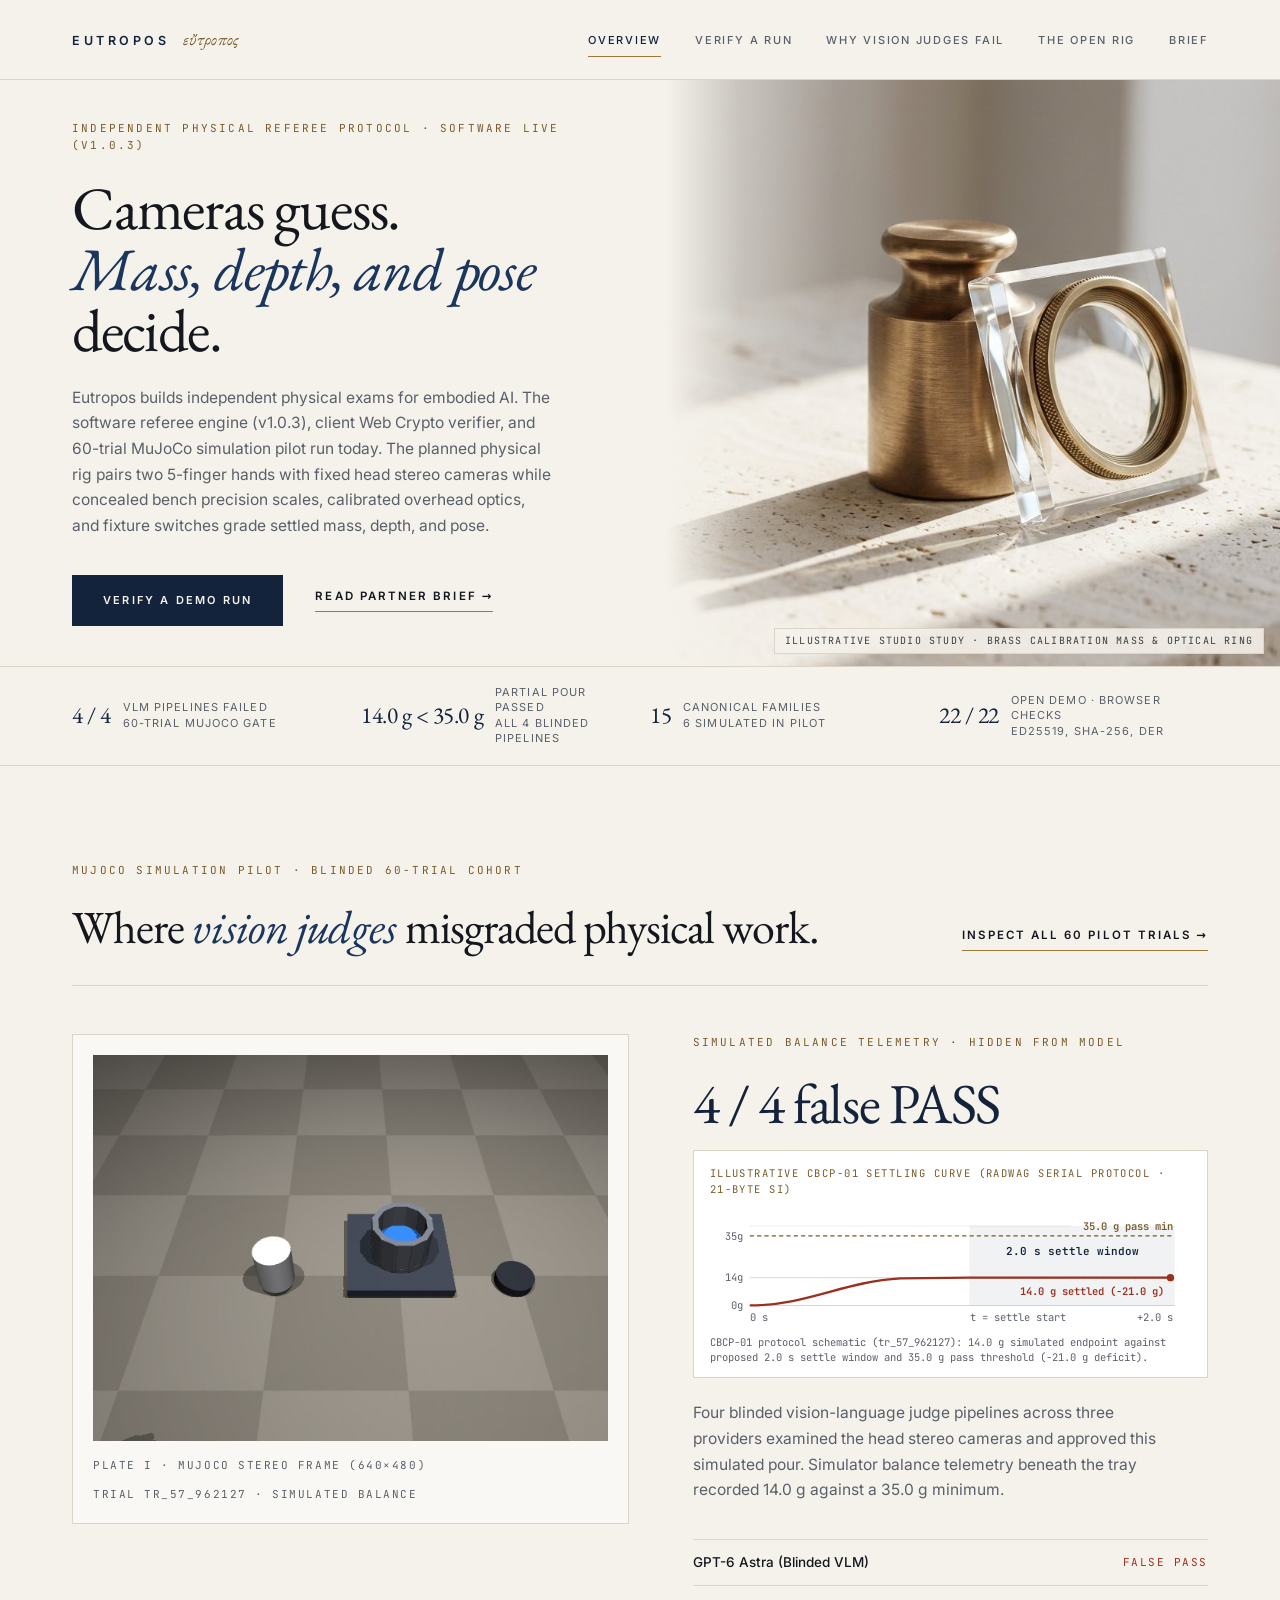
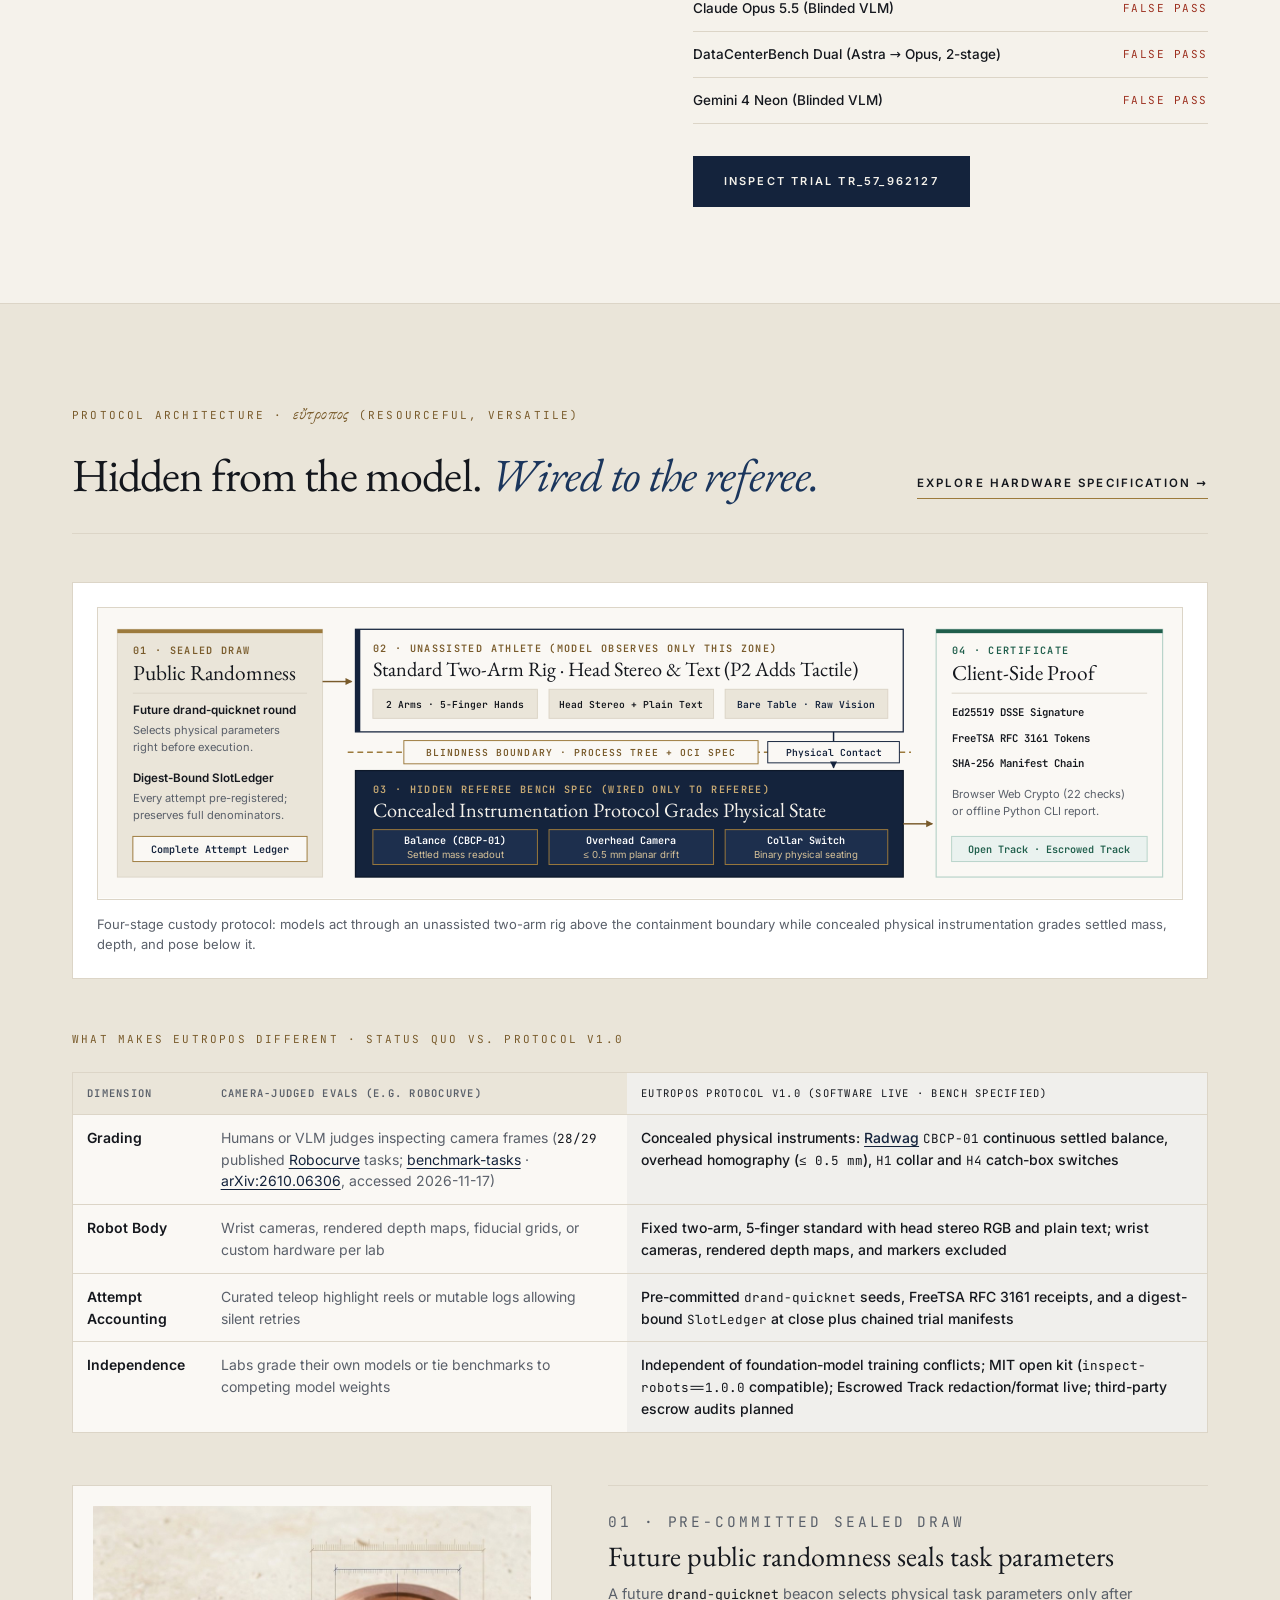
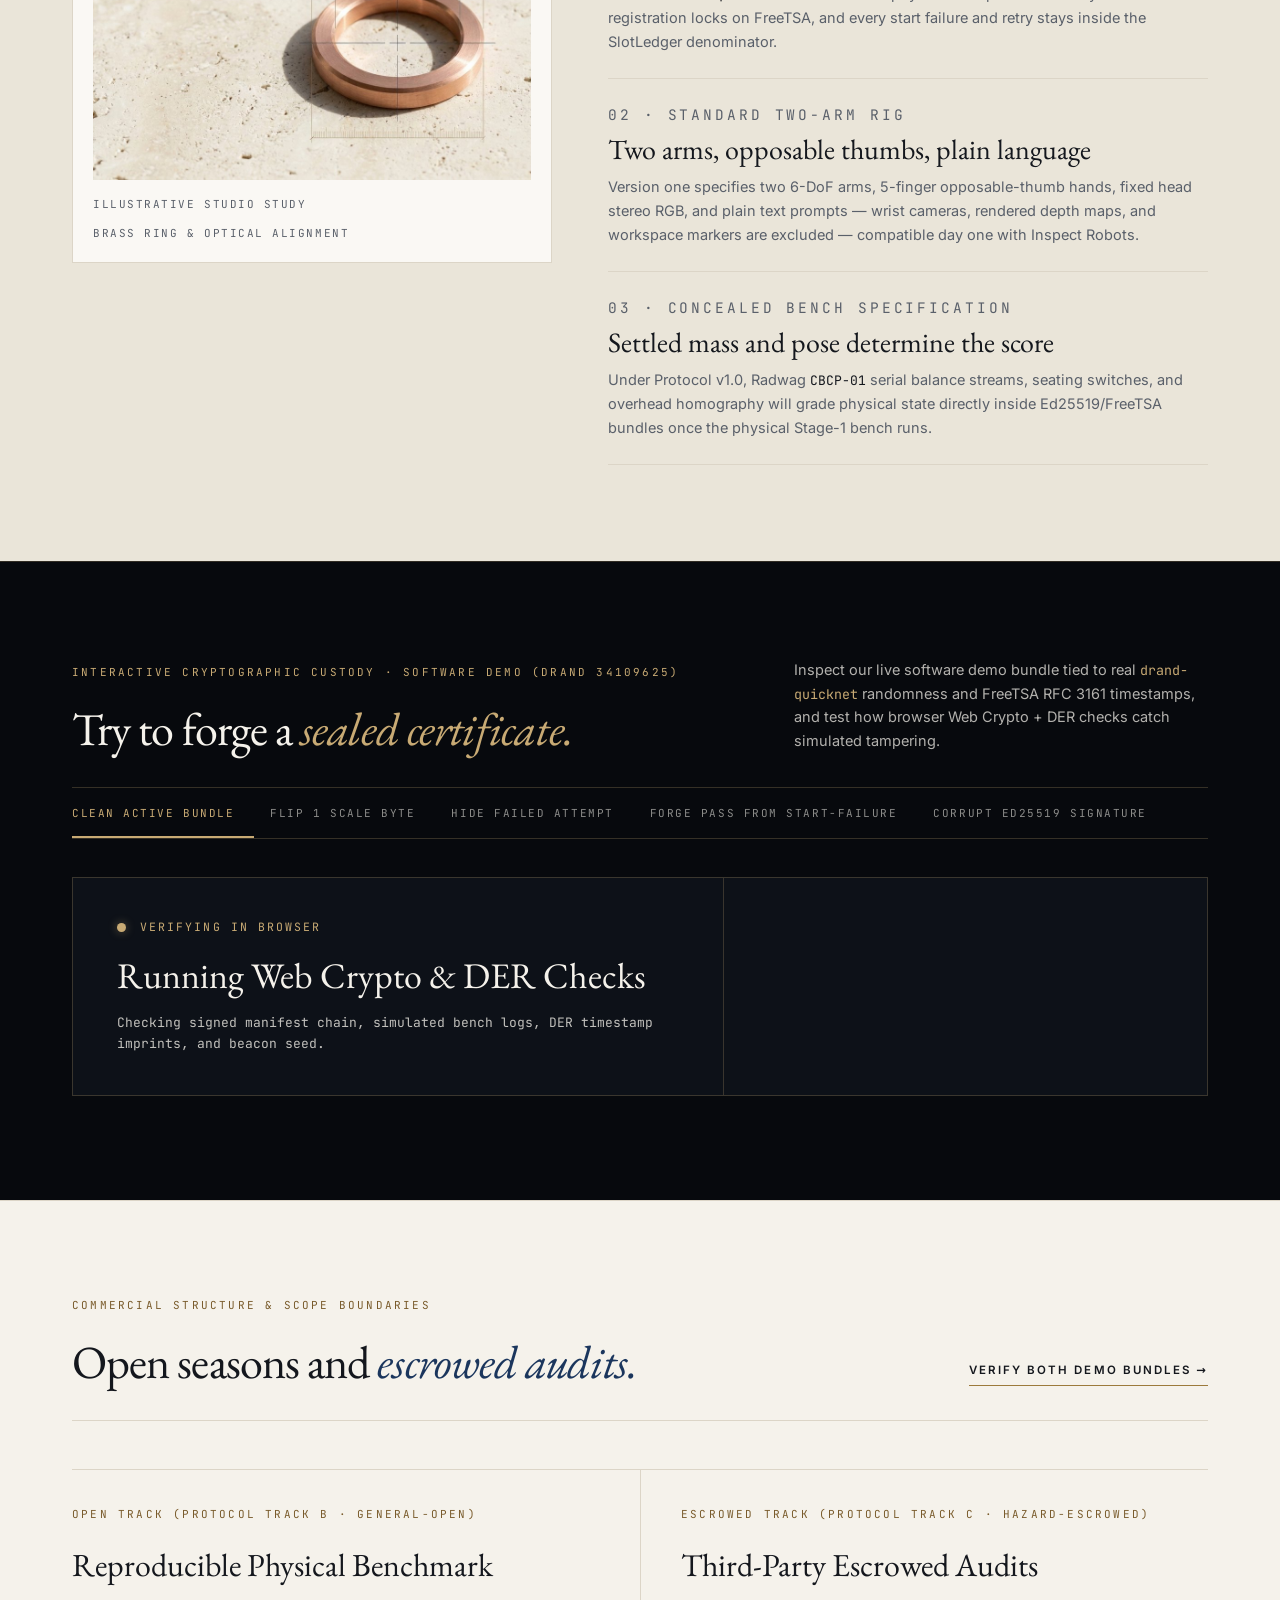
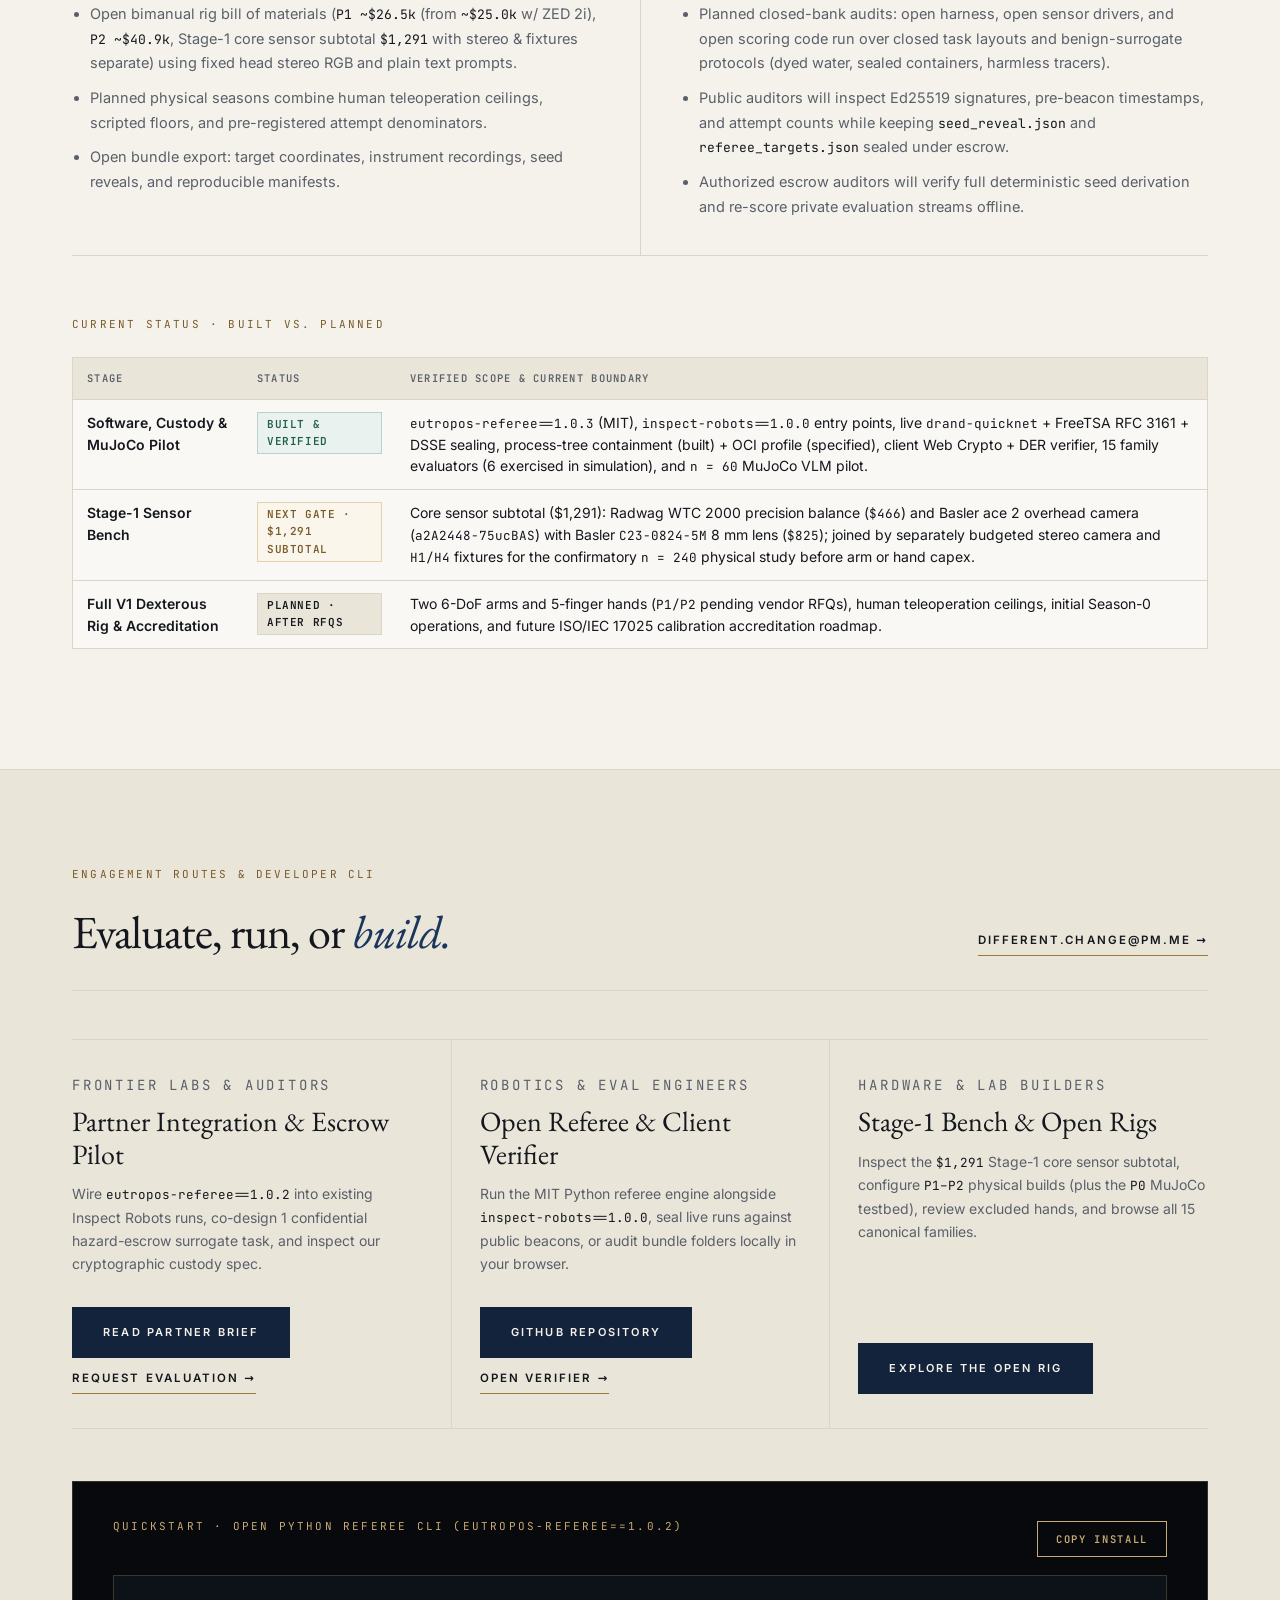
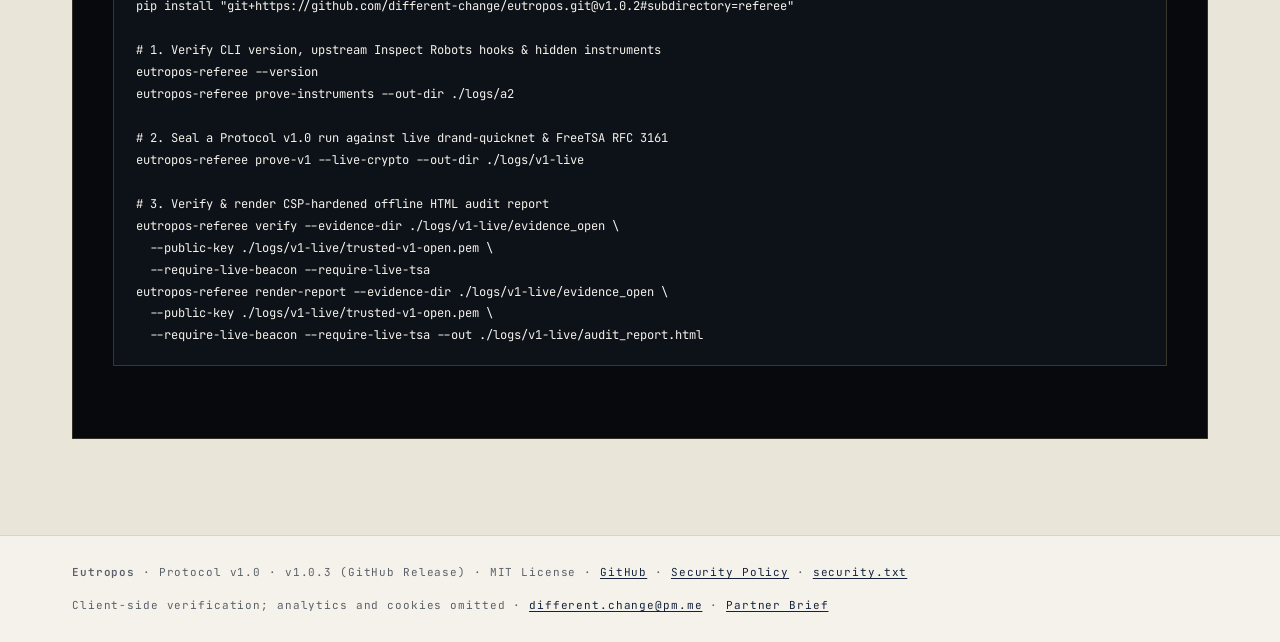
==== commit 90c119ce: "eutropos: release v1.0.3 global pinnacle pass (referee snapshot, CMS DER, A4/mobile/deck & release p" ====
--- a/site/index.html
+++ b/site/index.html
@@ -60,7 +60,7 @@
       <nav class="nav-links" aria-label="Primary Navigation">
         <a class="active" aria-current="page" href="index.html">Overview</a>
         <a href="verify.html">Verify a Run</a>
-        <a href="a4-study.html">Why Cameras Fail</a>
+        <a href="a4-study.html">Why Vision Judges Fail</a>
         <a href="rig.html">The Open Rig</a>
         <a href="../pitch/deck.html?track=partner">Brief</a>
       </nav>
@@ -72,12 +72,11 @@
     <section class="hero-a">
       <div class="hero-a-stage">
         <div class="hero-a-copy">
-          <p class="stamp stamp-light">Independent Physical Referee Protocol &middot; Software Live (v1.0.2)</p>
+          <p class="stamp stamp-light">Independent Physical Referee Protocol &middot; Software Live (v1.0.3)</p>
           <h1 class="display-h1">Cameras guess.<br/><em>Mass, depth, and pose</em><br/>decide.</h1>
           <p class="atelier-lead">
-            Eutropos builds independent physical exams for embodied AI. The software referee engine (v1.0.2), client Web Crypto verifier, and 60-trial MuJoCo simulation pilot run today. The planned physical rig pairs two 5-finger hands with fixed head stereo cameras while concealed precision scales, calibrated overhead optics, and fixture switches grade settled mass, depth, and pose.
+            Eutropos builds independent physical exams for embodied AI. The software referee engine (v1.0.3), client Web Crypto verifier, and 60-trial MuJoCo simulation pilot run today. The planned physical rig pairs two 5-finger hands with fixed head stereo cameras while concealed bench precision scales, calibrated overhead optics, and fixture switches grade settled mass, depth, and pose.
           </p>
-          <p class="hero-scope">Verified today: software referee v1.0.2, client Web Crypto verifier, and 60-trial MuJoCo pilot &middot; Physical Stage-1 bench next.</p>
           <div class="cta-row">
             <a class="btn-monolith-dark" href="#tamper-lab">Verify a Demo Run</a>
             <a class="link-editorial" href="../pitch/deck.html?track=partner">Read Partner Brief &rarr;</a>
@@ -104,8 +103,8 @@
             <span class="horizon-desc">Canonical families<br/>6 simulated in pilot</span>
           </div>
           <div class="horizon-cell">
-            <span class="horizon-num">20 / 20</span>
-            <span class="horizon-desc">Browser crypto checks<br/>Ed25519, SHA-256, DER</span>
+            <span class="horizon-num">22 / 22</span>
+            <span class="horizon-desc">Open demo &middot; browser checks<br/>Ed25519, SHA-256, DER</span>
           </div>
         </div>
       </div>
@@ -124,20 +123,20 @@
 
         <div class="gallery-split">
           <div class="plate-frame">
-            <img src="data/a4_showcase/tr_57_962127_left.jpg" width="360" height="270" alt="MuJoCo stereo head-camera frame tr_57_962127 showing blue granules inside a grey receiver cup beside an open white bottle"/>
+            <img src="data/a4_showcase/tr_57_962127_left.jpg" width="640" height="480" alt="MuJoCo stereo head-camera frame tr_57_962127 showing blue granules inside a grey receiver cup beside an open white bottle"/>
             <div class="plate-meta">
-              <span>Plate I &middot; MuJoCo Stereo Frame</span>
+              <span>Plate I &middot; MuJoCo Stereo Frame (640&times;480)</span>
               <span>Trial tr_57_962127 &middot; Simulated Balance</span>
             </div>
           </div>
 
           <div>
             <p class="stamp stamp-light">Simulated Balance Telemetry &middot; Hidden From Model</p>
-            <div class="mass-monument">14.0 g &lt; 35.0 g</div>
+            <div class="mass-monument">4 / 4 false PASS</div>
             <figure class="mass-trace-card">
-              <div class="mass-trace-title">Illustrative CBCP-01 Settling Curve (Radwag Continuous Balance Protocol)</div>
+              <div class="mass-trace-title">Illustrative CBCP-01 Settling Curve (Radwag Serial Protocol &middot; 21-Byte SI)</div>
               <svg class="mass-trace-svg" viewBox="0 0 460 116" role="img" aria-label="CBCP-01 protocol trace schematic for tr_57_962127 showing settled mass at 14.0 g against 35.0 g minimum threshold">
-                <line x1="38" y1="20" x2="444" y2="20" stroke="#EFECE5" stroke-width="1"/>
+                <line x1="38" y1="20" x2="345" y2="20" stroke="#EFECE5" stroke-width="1"/>
                 <line x1="38" y1="69.4" x2="444" y2="69.4" stroke="#E5DFD2" stroke-width="1"/>
                 <line x1="38" y1="96" x2="444" y2="96" stroke="#DCD5C7" stroke-width="1"/>
                 <rect x="248" y="20" width="196" height="76" fill="rgba(20, 35, 60, 0.06)"/>
@@ -154,7 +153,7 @@
                 <text x="248" y="111" font-size="10" fill="#5A606A" font-family="'JetBrains Mono', ui-monospace, monospace">t = settle start</text>
                 <text x="442" y="111" text-anchor="end" font-size="10" fill="#5A606A" font-family="'JetBrains Mono', ui-monospace, monospace">+2.0 s</text>
               </svg>
-              <figcaption class="mass-trace-cap">CBCP-01 protocol schematic (tr_57_962127): 14.0 g settled endpoint across 2.0 s window vs. 35.0 g pass threshold (&minus;21.0 g deficit).</figcaption>
+              <figcaption class="mass-trace-cap">CBCP-01 protocol schematic (tr_57_962127): 14.0 g simulated endpoint against proposed 2.0 s settle window and 35.0 g pass threshold (&minus;21.0 g deficit).</figcaption>
             </figure>
             <p class="atelier-lead">
               Four blinded vision-language judge pipelines across three providers examined the head stereo cameras and approved this simulated pour. Simulator balance telemetry beneath the tray recorded 14.0 g against a 35.0 g minimum.
@@ -169,7 +168,7 @@
                 <span class="judge-verdict-fail">False PASS</span>
               </div>
               <div class="judge-row">
-                <span class="judge-name">DataCenterBench Dual (Independent 2-Stage)</span>
+                <span class="judge-name">DataCenterBench Dual (Astra &rarr; Opus, 2-stage)</span>
                 <span class="judge-verdict-fail">False PASS</span>
               </div>
               <div class="judge-row">
@@ -221,7 +220,7 @@
             <text x="36" y="130" fill="#5A606A" font-family="'Inter', sans-serif" font-size="11.5">Selects physical parameters</text>
             <text x="36" y="148" fill="#5A606A" font-family="'Inter', sans-serif" font-size="11.5">right before execution.</text>
 
-            <text x="36" y="180" fill="#14171D" font-family="'Inter', sans-serif" font-size="12" font-weight="600">Append-Only SlotLedger</text>
+            <text x="36" y="180" fill="#14171D" font-family="'Inter', sans-serif" font-size="12" font-weight="600">Digest-Bound SlotLedger</text>
             <text x="36" y="200" fill="#5A606A" font-family="'Inter', sans-serif" font-size="11.5">Every attempt pre-registered;</text>
             <text x="36" y="218" fill="#5A606A" font-family="'Inter', sans-serif" font-size="11.5">preserves full denominators.</text>
 
@@ -234,7 +233,7 @@
             <rect x="266" y="22" width="566" height="106" fill="#FAF8F4" stroke="#14233C" stroke-width="1.3"/>
             <rect x="266" y="22" width="5" height="106" fill="#14233C"/>
             <text x="284" y="45" fill="#795B2B" font-family="'JetBrains Mono', ui-monospace, monospace" font-size="10.5" font-weight="600" letter-spacing="1.4">02 &middot; UNASSISTED ATHLETE (MODEL OBSERVES ONLY THIS ZONE)</text>
-            <text x="284" y="70" fill="#14171D" font-family="'EB Garamond', Georgia, serif" font-size="21" font-weight="400">Standard Two-Arm Rig &middot; Head Stereo &amp; Plain Text Only</text>
+            <text x="284" y="70" fill="#14171D" font-family="'EB Garamond', Georgia, serif" font-size="21" font-weight="400">Standard Two-Arm Rig &middot; Head Stereo &amp; Text (P2 Adds Tactile)</text>
 
             <rect x="284" y="84" width="170" height="30" fill="#EAE5D9" stroke="#DCD5C7" stroke-width="1"/>
             <text x="369" y="103" text-anchor="middle" fill="#14171D" font-family="'JetBrains Mono', ui-monospace, monospace" font-size="10" font-weight="600">2 Arms &middot; 5-Finger Hands</text>
@@ -284,30 +283,30 @@
             <text x="882" y="112" fill="#14171D" font-family="'JetBrains Mono', ui-monospace, monospace" font-size="11" font-weight="600">Ed25519 DSSE Signature</text>
             <text x="882" y="138" fill="#14171D" font-family="'JetBrains Mono', ui-monospace, monospace" font-size="11" font-weight="600">FreeTSA RFC 3161 Tokens</text>
             <text x="882" y="164" fill="#14171D" font-family="'JetBrains Mono', ui-monospace, monospace" font-size="11" font-weight="600">SHA-256 Manifest Chain</text>
-            <text x="882" y="196" fill="#5A606A" font-family="'Inter', sans-serif" font-size="11.5">Client-side verification via</text>
-            <text x="882" y="214" fill="#5A606A" font-family="'Inter', sans-serif" font-size="11.5">native browser Web Crypto.</text>
+            <text x="882" y="196" fill="#5A606A" font-family="'Inter', sans-serif" font-size="11.5">Browser Web Crypto (22 checks)</text>
+            <text x="882" y="214" fill="#5A606A" font-family="'Inter', sans-serif" font-size="11.5">or offline Python CLI report.</text>
 
             <rect x="882" y="236" width="202" height="26" fill="#EAF2EF" stroke="#B7D3C9" stroke-width="1"/>
             <text x="983" y="253" text-anchor="middle" fill="#1F5E4B" font-family="'JetBrains Mono', ui-monospace, monospace" font-size="10.5" font-weight="600">Open Track &middot; Escrowed Track</text>
           </svg>
-          <div class="schematic-mobile-list" aria-label="Architecture Stages">
-            <div class="schematic-step-card">
+          <ol class="schematic-mobile-list" aria-label="Architecture Stages">
+            <li class="schematic-step-card">
               <strong>01 &middot; Sealed Draw</strong>
-              <p>Future drand-quicknet round selects parameters after FreeTSA registration; append-only SlotLedger tracks every attempt.</p>
-            </div>
-            <div class="schematic-step-card">
+              <p>Future drand-quicknet round selects parameters after FreeTSA registration; digest-bound SlotLedger tracks every attempt.</p>
+            </li>
+            <li class="schematic-step-card">
               <strong>02 &middot; Unassisted Athlete</strong>
-              <p>Two 5-finger arms, head stereo RGB eyes, and plain text prompts; wrist cameras, depth maps, and fiducial markers are excluded.</p>
-            </div>
-            <div class="schematic-step-card">
+              <p>Two 5-finger arms, head stereo RGB eyes, and plain text prompts (P2 adds finger tactile); wrist cameras, depth maps, and fiducial markers are excluded.</p>
+            </li>
+            <li class="schematic-step-card">
               <strong>03 &middot; Concealed Bench Spec (OS Process Tree / OCI)</strong>
               <p>Radwag CBCP-01 settled balance, overhead homography (&le; 0.5 mm), and H1/H4 fixture switches isolated from model access.</p>
-            </div>
-            <div class="schematic-step-card">
+            </li>
+            <li class="schematic-step-card">
               <strong>04 &middot; Client-Side Custody Certificate</strong>
-              <p>Ed25519 DSSE envelope, FreeTSA RFC 3161 receipts, and SHA-256 chains checked client-side or with Python CLI.</p>
-            </div>
-          </div>
+              <p>Ed25519 DSSE envelope, FreeTSA RFC 3161 receipts, and SHA-256 chains checked via browser Web Crypto (22 checks) or Python CLI.</p>
+            </li>
+          </ol>
           <figcaption>Four-stage custody protocol: models act through an unassisted two-arm rig above the containment boundary while concealed physical instrumentation grades settled mass, depth, and pose below it.</figcaption>
         </figure>
 
@@ -317,14 +316,14 @@
             <thead>
               <tr>
                 <th scope="col">Dimension</th>
-                <th scope="col">Typical Robotics Evals &amp; Reels</th>
+                <th scope="col">Camera-Judged Evals (e.g. Robocurve)</th>
                 <th scope="col">Eutropos Protocol v1.0 (Software Live &middot; Bench Specified)</th>
               </tr>
             </thead>
             <tbody>
               <tr>
                 <td><strong>Grading</strong></td>
-                <td>Humans or VLM judges inspecting camera frames (<span class="mono-inline">28/29</span> published Robocurve tasks, accessed 2026-11-17)</td>
+                <td>Humans or VLM judges inspecting camera frames (<span class="mono-inline">28/29</span> published <a href="https://robocurve.org/" target="_blank" rel="noopener noreferrer">Robocurve</a> tasks; <a href="https://github.com/robocurve/benchmark-tasks" target="_blank" rel="noopener noreferrer">benchmark-tasks</a> &middot; <a href="https://arxiv.org/abs/2610.06306" target="_blank" rel="noopener noreferrer">arXiv:2610.06306</a>, accessed 2026-11-17)</td>
                 <td>Concealed physical instruments: <a href="https://radwagusa.com" target="_blank" rel="noopener noreferrer">Radwag</a> <span class="mono-inline">CBCP-01</span> continuous settled balance, overhead homography (<span class="mono-inline nowrap">&le; 0.5 mm</span>), <span class="mono-inline">H1</span> collar and <span class="mono-inline">H4</span> catch-box switches</td>
               </tr>
               <tr>
@@ -335,12 +334,12 @@
               <tr>
                 <td><strong>Attempt Accounting</strong></td>
                 <td>Curated teleop highlight reels or mutable logs allowing silent retries</td>
-                <td>Pre-committed <span class="mono-inline">drand-quicknet</span> seeds, FreeTSA RFC 3161 receipts, and an append-only <span class="mono-inline">SlotLedger</span> across every attempt</td>
+                <td>Pre-committed <span class="mono-inline">drand-quicknet</span> seeds, FreeTSA RFC 3161 receipts, and a digest-bound <span class="mono-inline">SlotLedger</span> at close plus chained trial manifests</td>
               </tr>
               <tr>
                 <td><strong>Independence</strong></td>
                 <td>Labs grade their own models or tie benchmarks to competing model weights</td>
-                <td>Independent of foundation-model training conflicts; MIT open kit (<span class="mono-inline">inspect-robots==1.0.0</span> compatible) and third-party escrow audits</td>
+                <td>Independent of foundation-model training conflicts; MIT open kit (<span class="mono-inline">inspect-robots==1.0.0</span> compatible); Escrowed Track redaction/format live; third-party escrow audits planned</td>
               </tr>
             </tbody>
           </table>
@@ -430,7 +429,7 @@
             <p class="stamp stamp-light">Open Track (Protocol Track B &middot; general-open)</p>
             <h3>Reproducible Physical Benchmark</h3>
             <ul>
-              <li>Open bimanual rig bill of materials (<span class="mono-inline">P1</span> from <span class="mono-inline">~$26.5k</span>, <span class="mono-inline">P2</span> tactile from <span class="mono-inline">~$40.9k</span>, Stage-1 core sensor subtotal <span class="mono-inline">$1,291</span> with stereo &amp; fixtures separate) using fixed head stereo RGB and plain text prompts.</li>
+              <li>Open bimanual rig bill of materials (<span class="mono-inline">P1 ~$26.5k</span> (from <span class="mono-inline">~$25.0k</span> w/ ZED 2i), <span class="mono-inline">P2 ~$40.9k</span>, Stage-1 core sensor subtotal <span class="mono-inline">$1,291</span> with stereo &amp; fixtures separate) using fixed head stereo RGB and plain text prompts.</li>
               <li>Planned physical seasons combine human teleoperation ceilings, scripted floors, and pre-registered attempt denominators.</li>
               <li>Open bundle export: target coordinates, instrument recordings, seed reveals, and reproducible manifests.</li>
             </ul>
@@ -460,12 +459,12 @@
               <tr>
                 <td><strong>Software, Custody &amp; MuJoCo Pilot</strong></td>
                 <td><span class="badge badge-pass">Built &amp; Verified</span></td>
-                <td><span class="mono-inline">eutropos-referee==1.0.2</span> (MIT), <span class="mono-inline">inspect-robots==1.0.0</span> entry points, live <span class="mono-inline">drand-quicknet</span> + FreeTSA RFC 3161 + DSSE sealing, process-tree containment (built) + OCI profile (specified), client Web Crypto + DER verifier, 15 family evaluators (6 exercised in simulation), and <span class="mono-inline">n = 60</span> MuJoCo VLM pilot.</td>
+                <td><span class="mono-inline">eutropos-referee==1.0.3</span> (MIT), <span class="mono-inline">inspect-robots==1.0.0</span> entry points, live <span class="mono-inline">drand-quicknet</span> + FreeTSA RFC 3161 + DSSE sealing, process-tree containment (built) + OCI profile (specified), client Web Crypto + DER verifier, 15 family evaluators (6 exercised in simulation), and <span class="mono-inline">n = 60</span> MuJoCo VLM pilot.</td>
               </tr>
               <tr>
                 <td><strong>Stage-1 Sensor Bench</strong></td>
                 <td><span class="badge badge-warn">Next Gate &middot; $1,291 Subtotal</span></td>
-                <td>Core sensor subtotal ($1,291): Radwag WTC 2000 precision balance (<span class="mono-inline">$466</span>) and Basler ace 2 overhead camera with Computar 8 mm lens (<span class="mono-inline">$825</span>); joined by separately budgeted stereo camera and <span class="mono-inline">H1/H4</span> fixtures for the confirmatory <span class="mono-inline">n = 240</span> physical study before arm or hand capex.</td>
+                <td>Core sensor subtotal ($1,291): Radwag WTC 2000 precision balance (<span class="mono-inline">$466</span>) and Basler ace 2 overhead camera (<span class="mono-inline">a2A2448-75ucBAS</span>) with Basler <span class="mono-inline">C23-0824-5M</span> 8 mm lens (<span class="mono-inline">$825</span>); joined by separately budgeted stereo camera and <span class="mono-inline">H1/H4</span> fixtures for the confirmatory <span class="mono-inline">n = 240</span> physical study before arm or hand capex.</td>
               </tr>
               <tr>
                 <td><strong>Full V1 Dexterous Rig &amp; Accreditation</strong></td>
@@ -553,8 +552,8 @@
 
   <footer class="footer">
     <div class="footer-inner">
-      <div><strong data-brand="LEGAL_NAME">Eutropos</strong> &middot; <span data-brand="PROTOCOL_SCHEMA">eutropos-referee-v1.0</span> &middot; MIT License &middot; <a data-brand="GITHUB_URL" href="https://github.com/different-change/eutropos">GitHub</a> &middot; <a href="https://github.com/different-change/eutropos/blob/main/SECURITY.md">Security Policy</a> &middot; <a href=".well-known/security.txt">security.txt</a></div>
-      <div>Local client-side verification; cookies and telemetry omitted &middot; <a data-brand="CONTACT_EMAIL" href="mailto:different.change@pm.me">different.change@pm.me</a> &middot; <a href="../pitch/deck.html?track=partner">Partner Brief</a></div>
+      <div><strong data-brand="LEGAL_NAME">Eutropos</strong> &middot; Protocol v1.0 &middot; v1.0.3 (GitHub Release) &middot; MIT License &middot; <a data-brand="GITHUB_URL" href="https://github.com/different-change/eutropos">GitHub</a> &middot; <a href="https://github.com/different-change/eutropos/blob/main/SECURITY.md">Security Policy</a> &middot; <a href=".well-known/security.txt">security.txt</a></div>
+      <div>Client-side verification; analytics and cookies omitted &middot; <a data-brand="CONTACT_EMAIL" href="mailto:different.change@pm.me">different.change@pm.me</a> &middot; <a href="../pitch/deck.html?track=partner">Partner Brief</a></div>
     </div>
   </footer>
   <script type="module" src="js/home-page.js"></script>
--- a/site/css/styles.css
+++ b/site/css/styles.css
@@ -157,6 +157,10 @@
   box-sizing: border-box;
 }
 
+[hidden] {
+  display: none !important;
+}
+
 @media (prefers-reduced-motion: no-preference) {
   html {
     scroll-behavior: smooth;
@@ -624,7 +628,7 @@
 
 .horizon-desc {
   font-family: var(--sans);
-  font-size: 10px;
+  font-size: 11px;
   letter-spacing: 0.1em;
   text-transform: uppercase;
   line-height: 1.4;
@@ -888,7 +892,7 @@
 
 .tel-k {
   font-family: var(--mono);
-  font-size: 10px;
+  font-size: 11px;
   letter-spacing: 0.18em;
   text-transform: uppercase;
   color: var(--champagne);
@@ -944,7 +948,7 @@
   justify-content: space-between;
   gap: 12px;
   font-family: var(--mono);
-  font-size: 10.5px;
+  font-size: 11px;
   letter-spacing: 0.14em;
   text-transform: uppercase;
   color: var(--muted);
@@ -969,7 +973,7 @@
 
 .mass-trace-title {
   font-family: var(--mono);
-  font-size: 10px;
+  font-size: 10.5px;
   letter-spacing: 0.14em;
   text-transform: uppercase;
   color: var(--bronze-text);
@@ -985,6 +989,9 @@
 .mass-trace-line {
   stroke-dasharray: 520;
   stroke-dashoffset: 0;
+}
+
+.mass-trace-card.is-inview .mass-trace-line {
   animation: eutroposTraceDraw 1.35s cubic-bezier(0.22, 1, 0.36, 1) both;
 }
 
@@ -1901,8 +1908,95 @@
   gap: 16px;
 }
 
+.footer a {
+  text-decoration: underline;
+  text-underline-offset: 2px;
+}
+
+.a4-summary-table th {
+  white-space: normal;
+  line-height: 1.3;
+}
+
+.vault-local-drawer {
+  margin: 0 0 18px;
+  border: 1px solid var(--obsidian-line);
+  background: rgba(255, 255, 255, 0.02);
+  padding: 0 16px;
+}
+
+.vault-drawer-summary {
+  list-style: none;
+  cursor: pointer;
+  padding: 12px 0;
+  font-family: var(--mono);
+  font-size: 11px;
+  letter-spacing: 0.14em;
+  text-transform: uppercase;
+  color: var(--champagne);
+  display: flex;
+  align-items: center;
+  justify-content: space-between;
+  gap: 12px;
+}
+
+.vault-drawer-summary::-webkit-details-marker {
+  display: none;
+}
+
+.vault-drawer-summary::after {
+  content: "+";
+  font-size: 14px;
+  color: var(--champagne);
+}
+
+.vault-local-drawer[open] .vault-drawer-summary::after {
+  content: "\2212";
+}
+
+.vault-local-drawer[open] .vault-drawer-summary {
+  border-bottom: 1px solid var(--obsidian-line);
+  margin-bottom: 14px;
+}
+
+.vault-local-drawer > :last-child {
+  padding-bottom: 14px;
+}
+
 .schematic-mobile-list {
   display: none;
+}
+
+@media (max-width: 1200px) {
+  .schematic-svg { display: none; }
+  .schematic-mobile-list {
+    display: grid;
+    grid-template-columns: 1fr;
+    gap: 12px;
+    list-style: none;
+    margin: 0;
+    padding: 0;
+  }
+  .schematic-step-card {
+    background: var(--surface);
+    border: 1px solid var(--stone-line);
+    border-left: 3px solid var(--aegean);
+    padding: 14px 16px;
+  }
+  .schematic-step-card strong {
+    display: block;
+    font-family: var(--mono);
+    font-size: 11px;
+    letter-spacing: 0.14em;
+    text-transform: uppercase;
+    color: var(--bronze-text);
+    margin-bottom: 4px;
+  }
+  .schematic-step-card p {
+    margin: 0;
+    font-size: 13.5px;
+    color: var(--ink);
+  }
 }
 
 @media (max-width: 1024px) {
@@ -1926,32 +2020,6 @@
   .track-col:first-child, .door-col:first-child { border-top: none; }
   .container { padding: 40px 28px 64px; }
   .footer { padding: 24px 28px; }
-  .schematic-svg { display: none; }
-  .schematic-mobile-list {
-    display: grid;
-    grid-template-columns: 1fr;
-    gap: 12px;
-  }
-  .schematic-step-card {
-    background: var(--surface);
-    border: 1px solid var(--stone-line);
-    border-left: 3px solid var(--aegean);
-    padding: 14px 16px;
-  }
-  .schematic-step-card strong {
-    display: block;
-    font-family: var(--mono);
-    font-size: 11px;
-    letter-spacing: 0.14em;
-    text-transform: uppercase;
-    color: var(--bronze-text);
-    margin-bottom: 4px;
-  }
-  .schematic-step-card p {
-    margin: 0;
-    font-size: 13.5px;
-    color: var(--ink);
-  }
 }
 
 @media (max-width: 760px) {
@@ -1964,15 +2032,12 @@
   .hero-a-media { min-height: 240px; }
   .horizon-strip-inner,
   .horizon-sub-inner { padding: 20px; grid-template-columns: 1fr; gap: 16px; }
-  .subpage-hero { padding: 36px 20px 32px; }
-  .vault-band, .atelier-band, .atelier-band-alt { padding: 48px 20px; }
+  .subpage-hero { padding: 24px 20px 20px; }
+  .vault-band { padding: 28px 20px 40px; }
+  .atelier-band, .atelier-band-alt { padding: 48px 20px; }
   .vault-readout, .vault-telemetry, .cli-atelier, .bench-plate, .obsidian-dossier { padding: 24px 20px; }
   .schematic-plate, .plate-frame, .showcase-card { padding: 14px; }
-  .vault-verify-layout { display: flex; flex-direction: column; }
-  .vault-controls-top { order: 1; }
-  #verify-status { order: 2; margin-top: 22px; }
-  .vault-selector { order: 3; margin-top: 18px; flex-wrap: nowrap; overflow-x: auto; gap: 4px; -webkit-overflow-scrolling: touch; }
-  .vault-key-note { order: 4; margin-top: 14px; }
+  .vault-selector { margin-top: 4px; flex-wrap: nowrap; overflow-x: auto; gap: 4px; -webkit-overflow-scrolling: touch; }
   .vault-tab { flex: none; padding: 12px 14px 12px 0; margin-right: 10px; white-space: nowrap; }
   .vault-dataset-btn, .vault-upload-row, .vault-upload-wrap, .vault-upload-btn { width: 100%; justify-content: center; }
   .filter-bar select { font-size: 16px; width: 100%; }
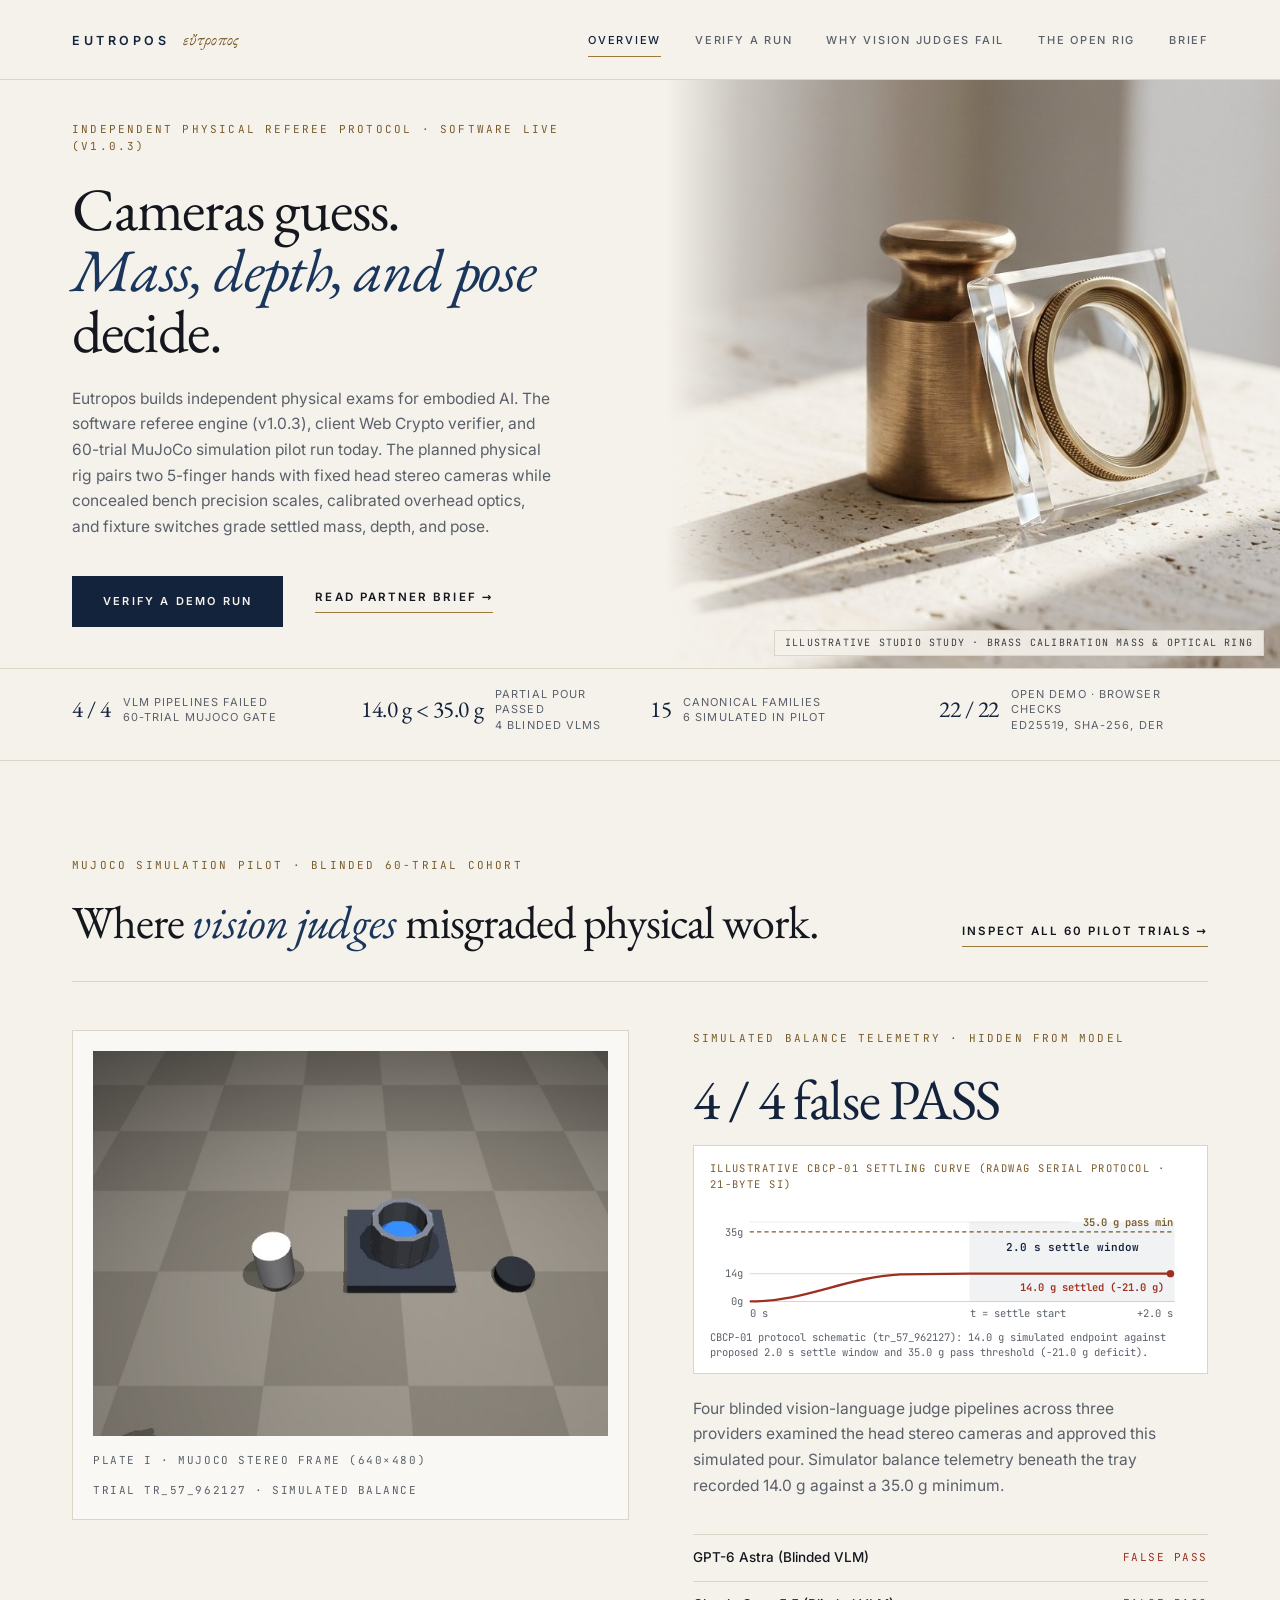
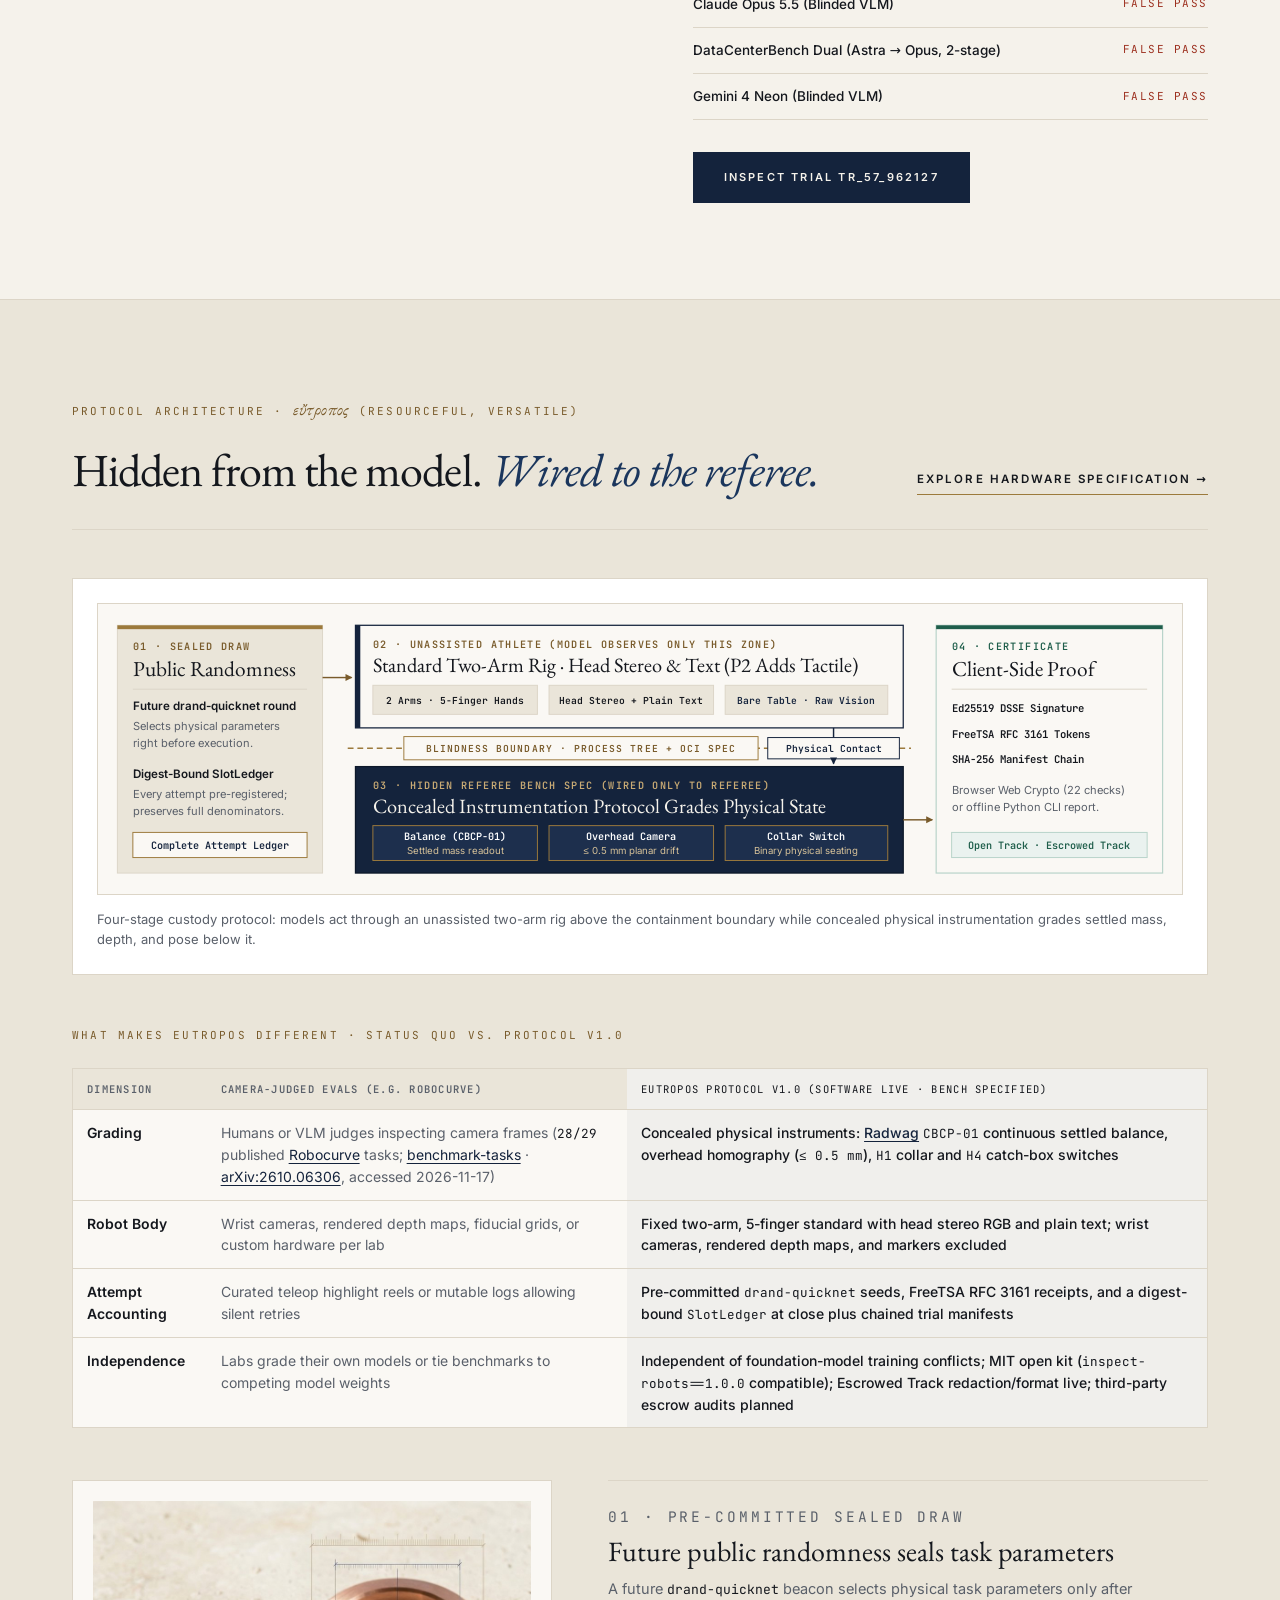
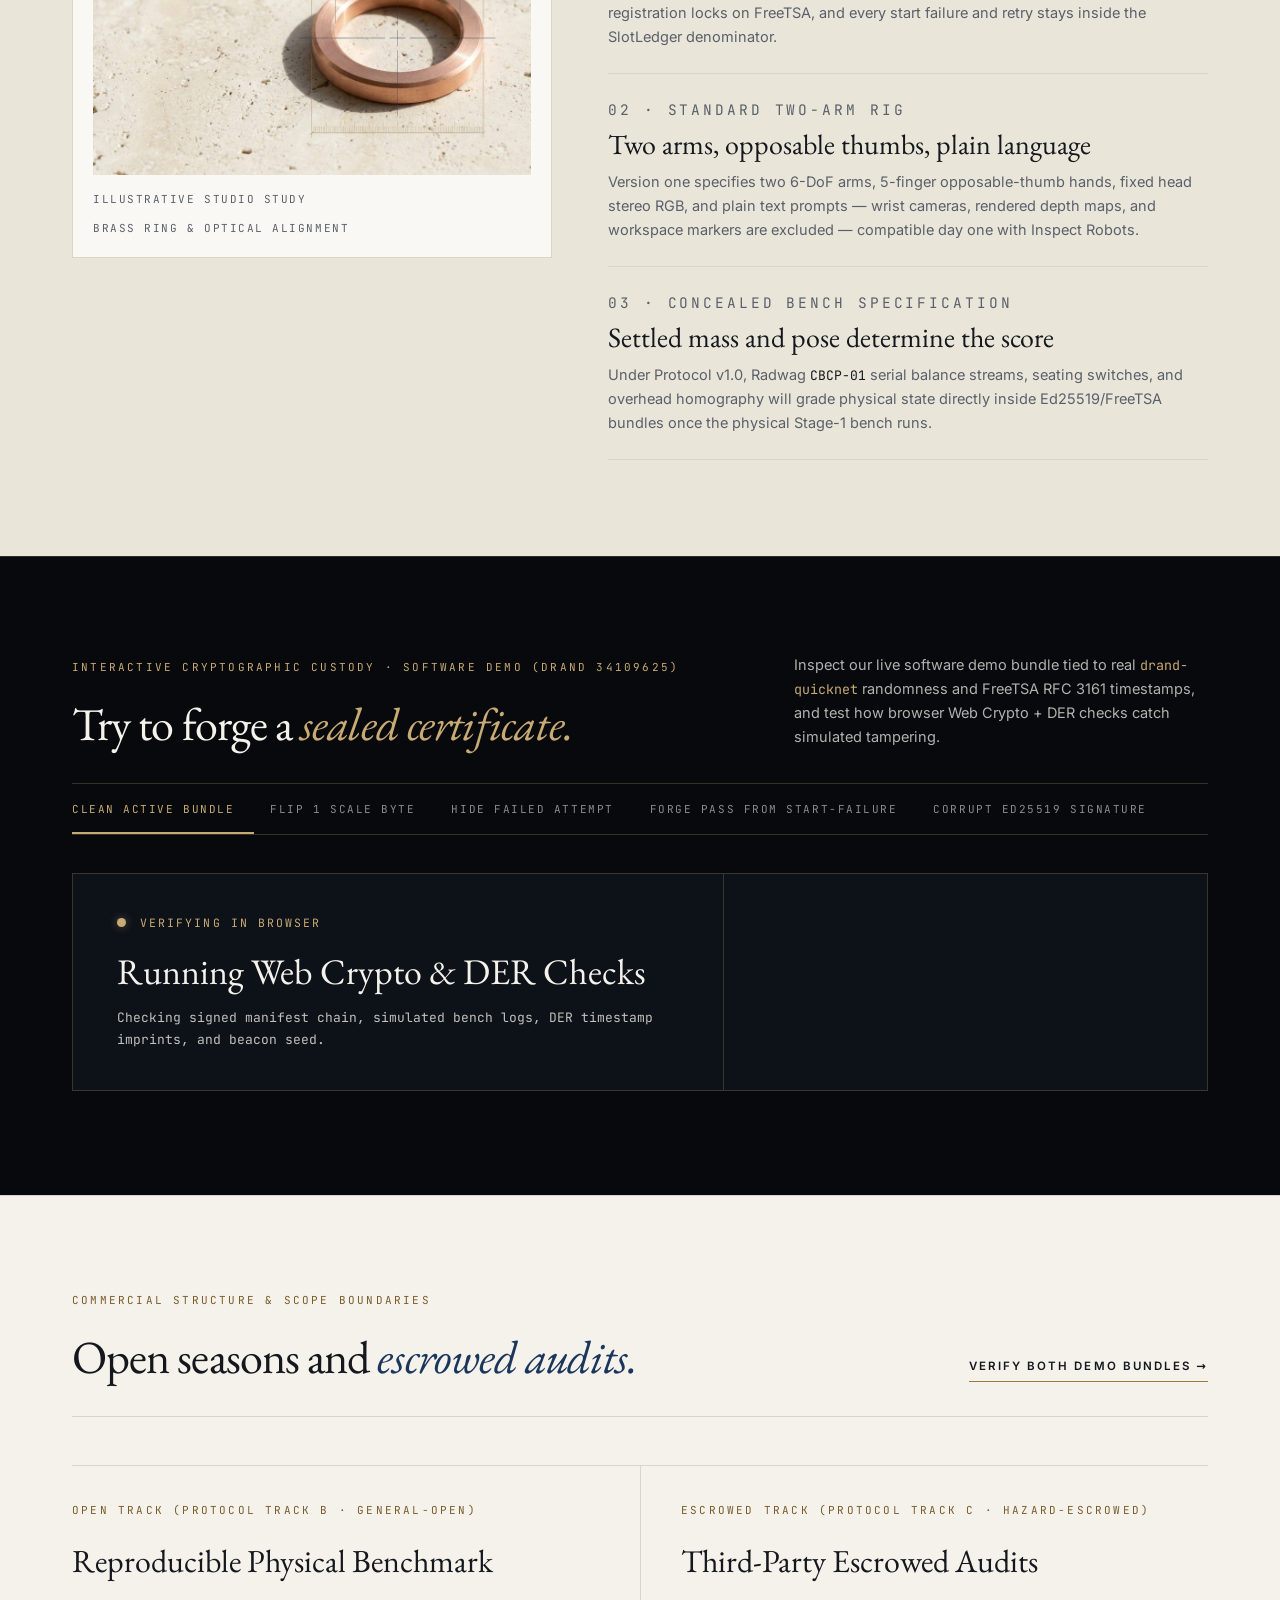
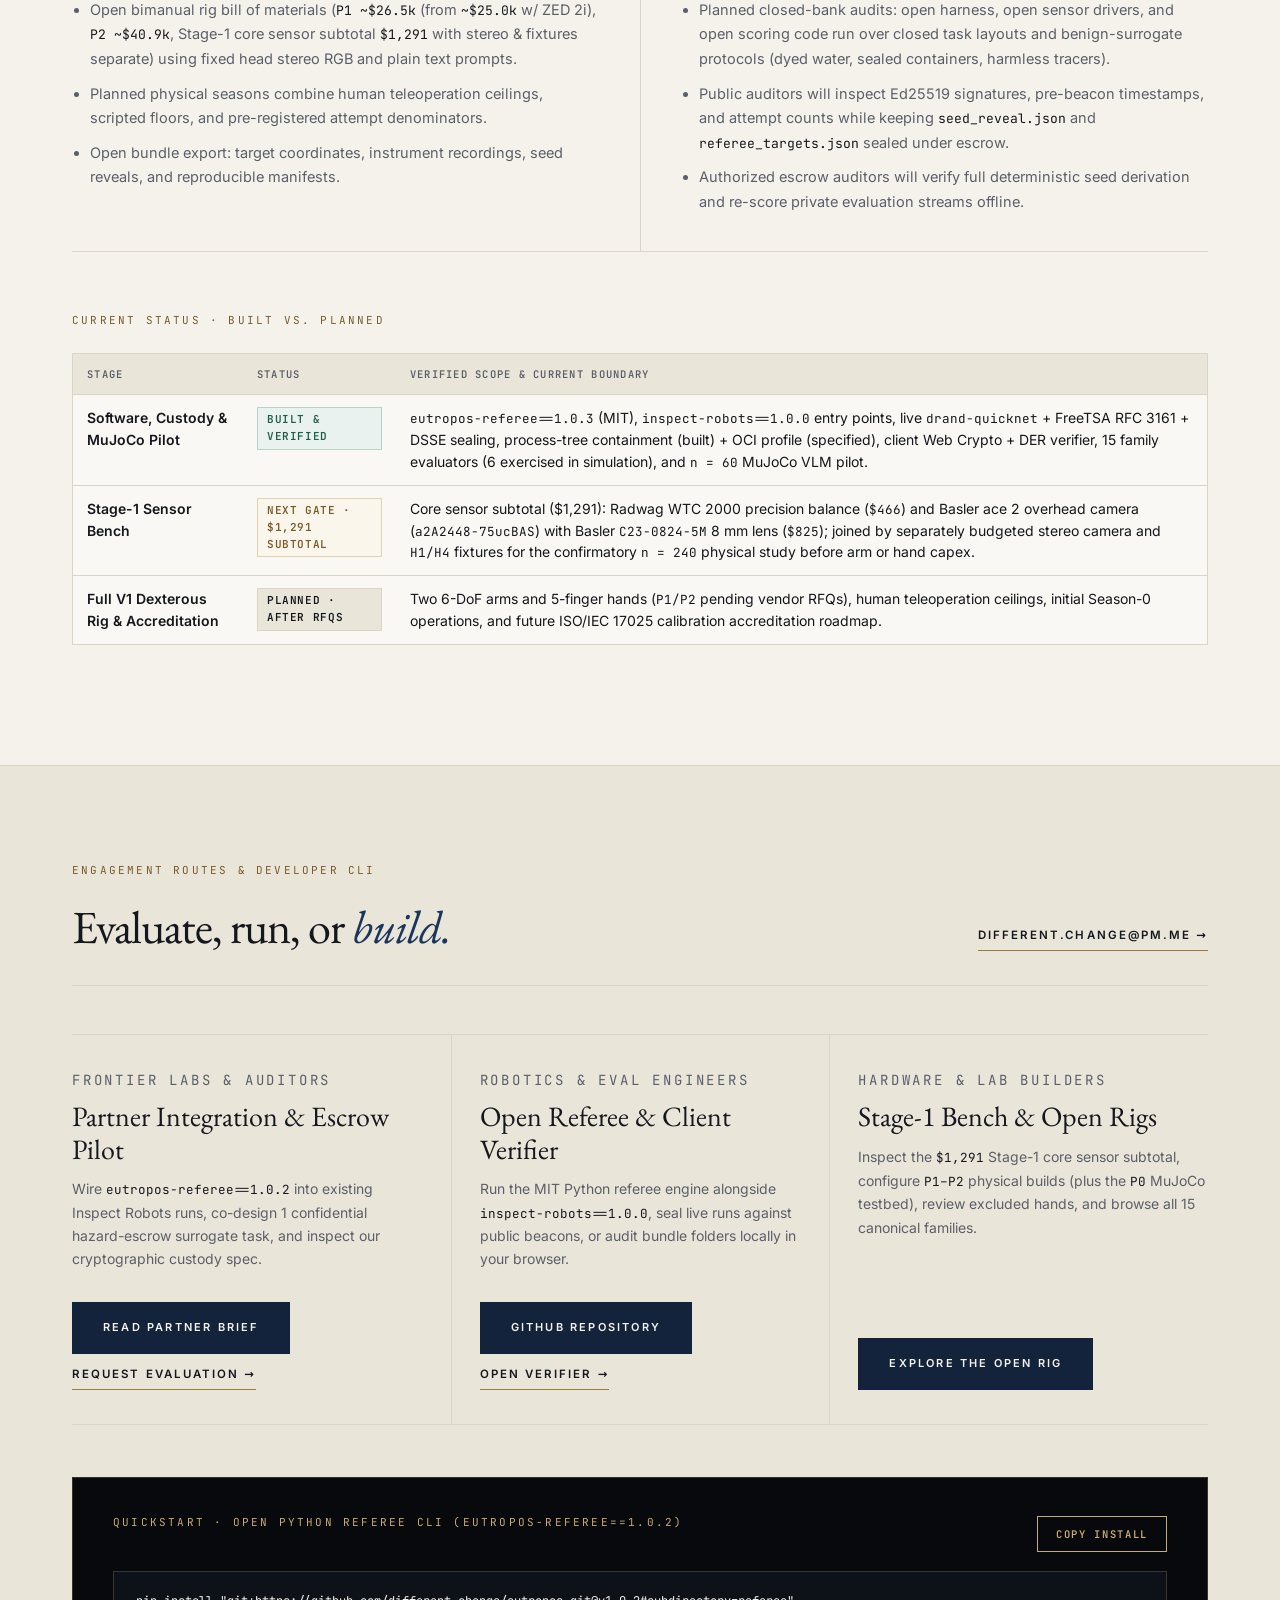
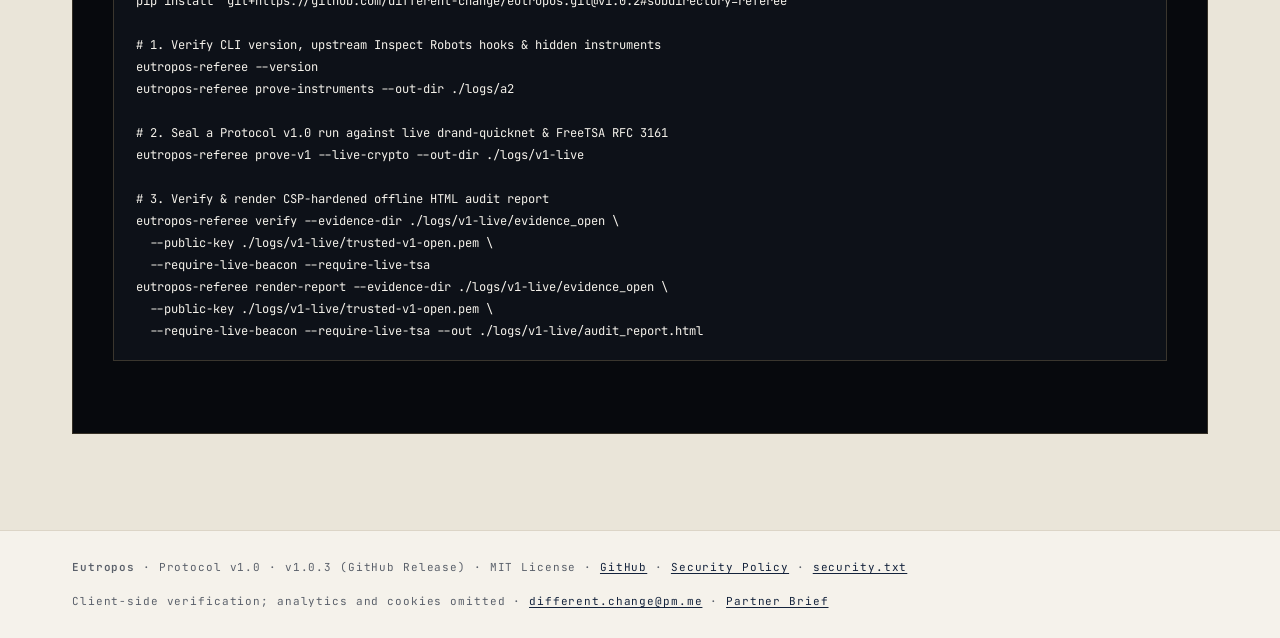
==== commit d769b5c0: "eutropos: release v1.0.3 global pinnacle pass (referee snapshot, CMS DER, A4/mobile/deck & release p" ====
--- a/site/index.html
+++ b/site/index.html
@@ -96,7 +96,7 @@
           </div>
           <div class="horizon-cell">
             <span class="horizon-num">14.0 g &lt; 35.0 g</span>
-            <span class="horizon-desc">Partial pour passed<br/>all 4 blinded pipelines</span>
+            <span class="horizon-desc">Partial pour passed<br/>4 blinded VLMs</span>
           </div>
           <div class="horizon-cell">
             <span class="horizon-num">15</span>
--- a/site/css/styles.css
+++ b/site/css/styles.css
@@ -2032,13 +2032,20 @@
   .hero-a-media { min-height: 240px; }
   .horizon-strip-inner,
   .horizon-sub-inner { padding: 20px; grid-template-columns: 1fr; gap: 16px; }
-  .subpage-hero { padding: 24px 20px 20px; }
-  .vault-band { padding: 28px 20px 40px; }
+  .subpage-hero { padding: 12px 20px 10px; }
+  .subpage-hero h1 { font-size: 1.7rem; line-height: 1.1; margin: 4px 0 6px; }
+  .subpage-hero .atelier-lead { font-size: 13.5px; line-height: 1.4; margin-bottom: 0; }
+  .vault-band { padding: 16px 20px 32px; }
   .atelier-band, .atelier-band-alt { padding: 48px 20px; }
   .vault-readout, .vault-telemetry, .cli-atelier, .bench-plate, .obsidian-dossier { padding: 24px 20px; }
   .schematic-plate, .plate-frame, .showcase-card { padding: 14px; }
-  .vault-selector { margin-top: 4px; flex-wrap: nowrap; overflow-x: auto; gap: 4px; -webkit-overflow-scrolling: touch; }
-  .vault-tab { flex: none; padding: 12px 14px 12px 0; margin-right: 10px; white-space: nowrap; }
+  .vault-controls-top { margin-bottom: 8px; }
+  .vault-dataset-tabs { display: grid; grid-template-columns: 1fr 1fr; gap: 8px; width: 100%; }
+  .vault-dataset-btn { padding: 8px 6px; font-size: 10.5px; letter-spacing: 0.05em; white-space: normal; text-align: center; }
+  .vault-local-drawer { margin-bottom: 8px; }
+  .vault-drawer-summary { padding: 7px 0; font-size: 10px; letter-spacing: 0.06em; }
+  .vault-selector { margin: 0 0 8px; flex-wrap: nowrap; overflow-x: auto; gap: 4px; -webkit-overflow-scrolling: touch; }
+  .vault-tab { flex: none; padding: 8px 12px 8px 0; margin-right: 10px; white-space: nowrap; }
   .vault-dataset-btn, .vault-upload-row, .vault-upload-wrap, .vault-upload-btn { width: 100%; justify-content: center; }
   .filter-bar select { font-size: 16px; width: 100%; }
   .cta-row { gap: 18px; }
